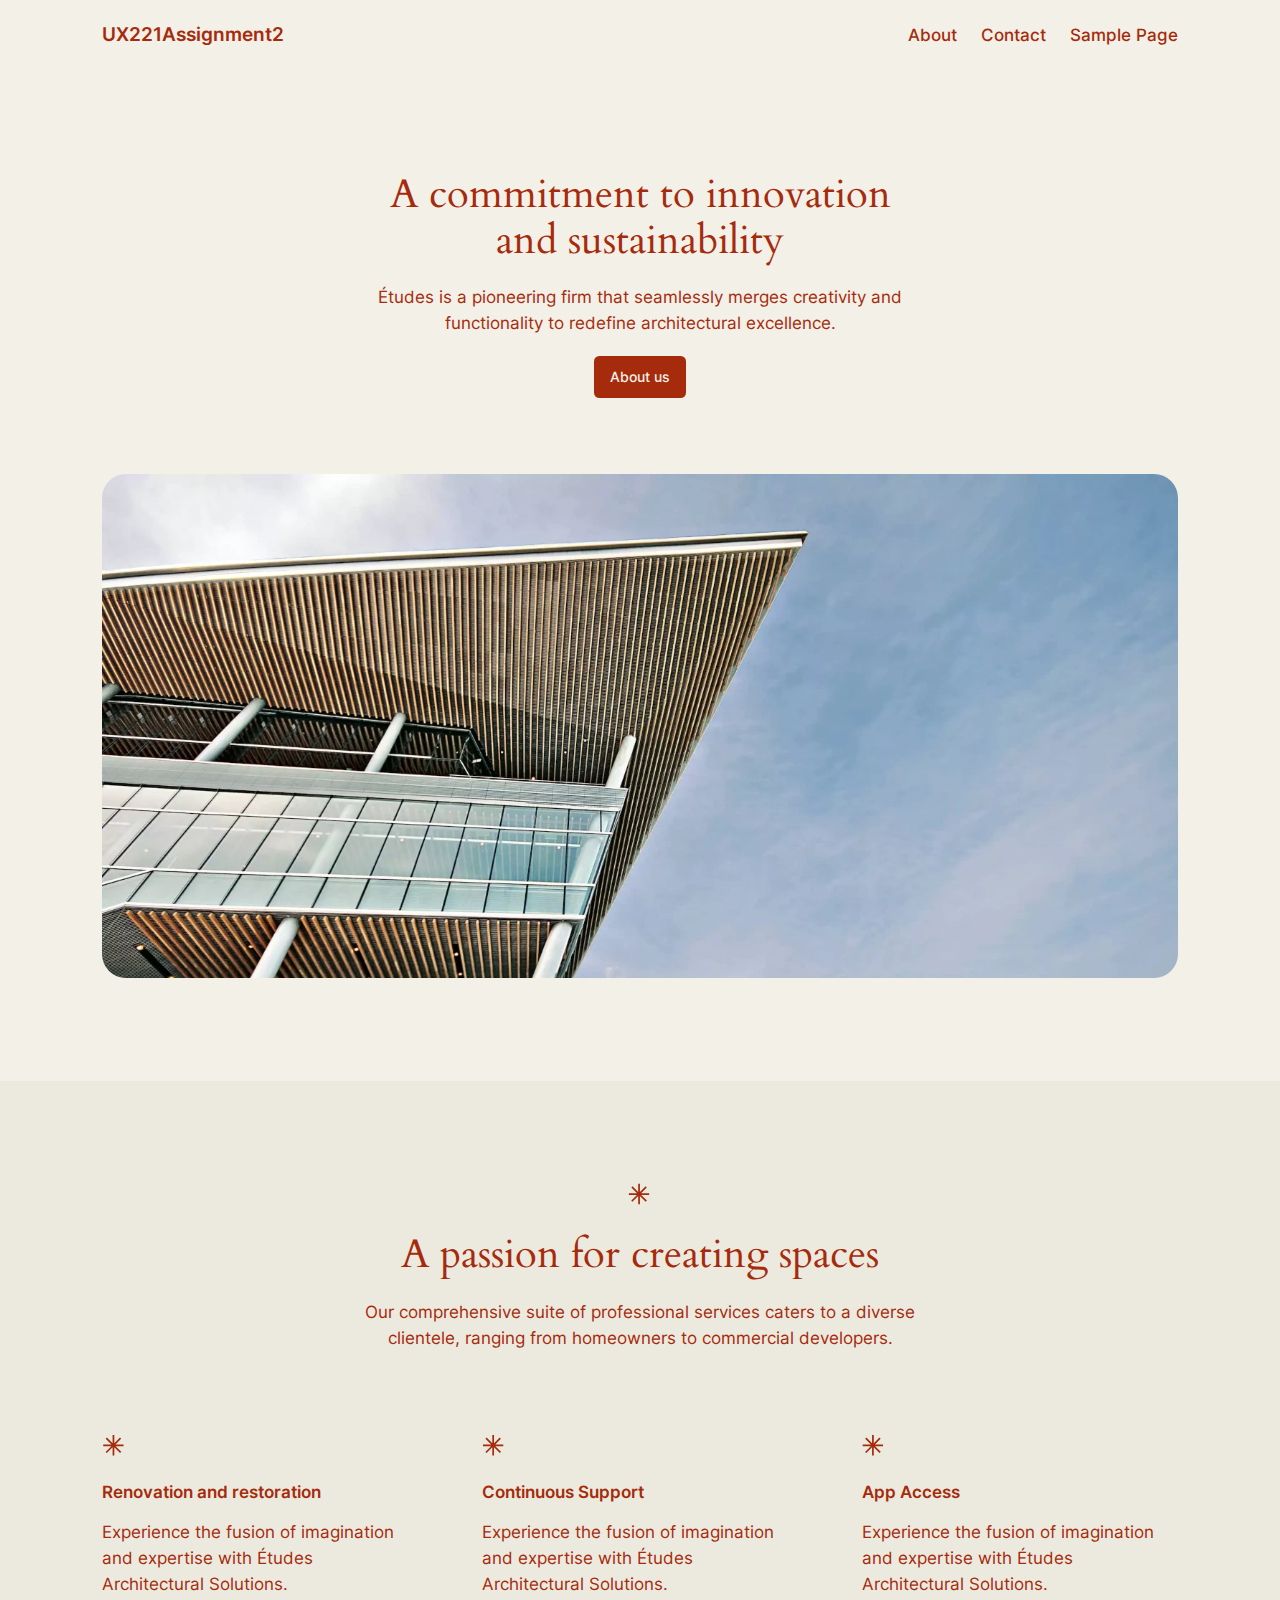
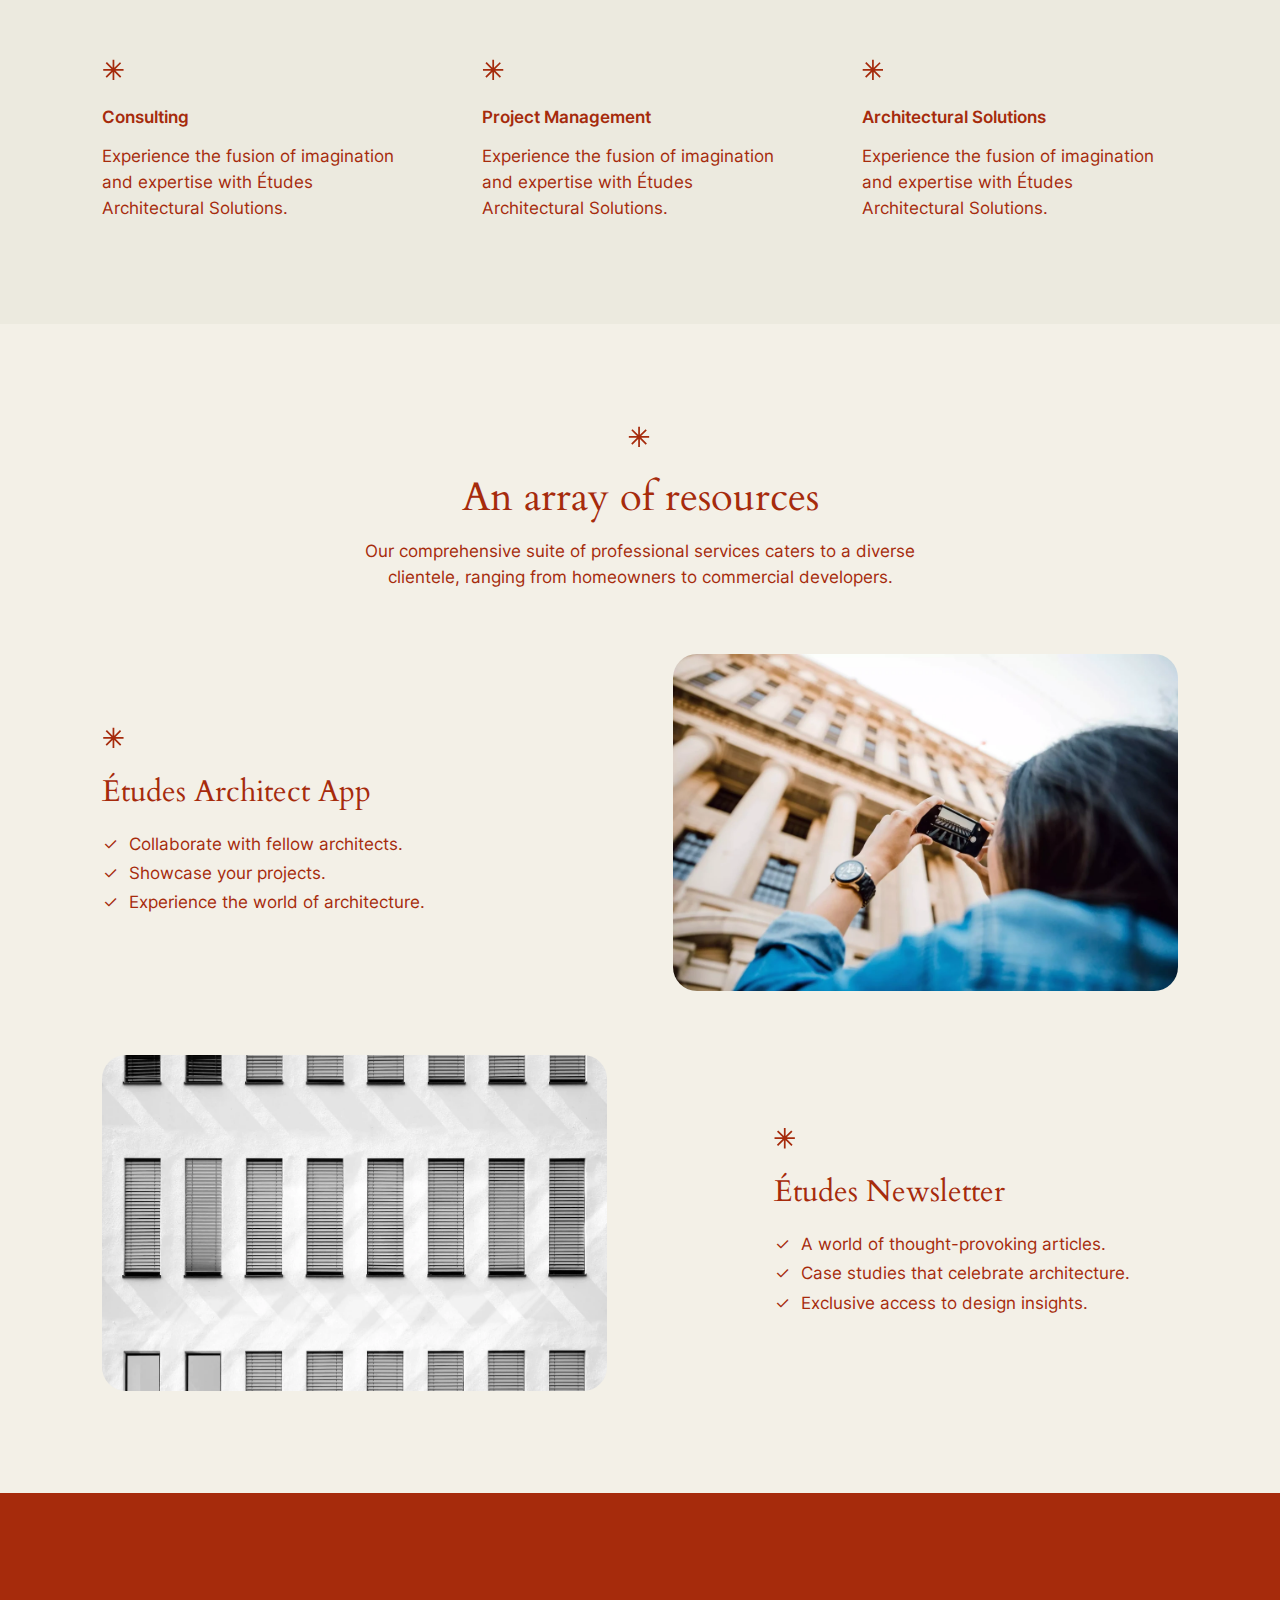
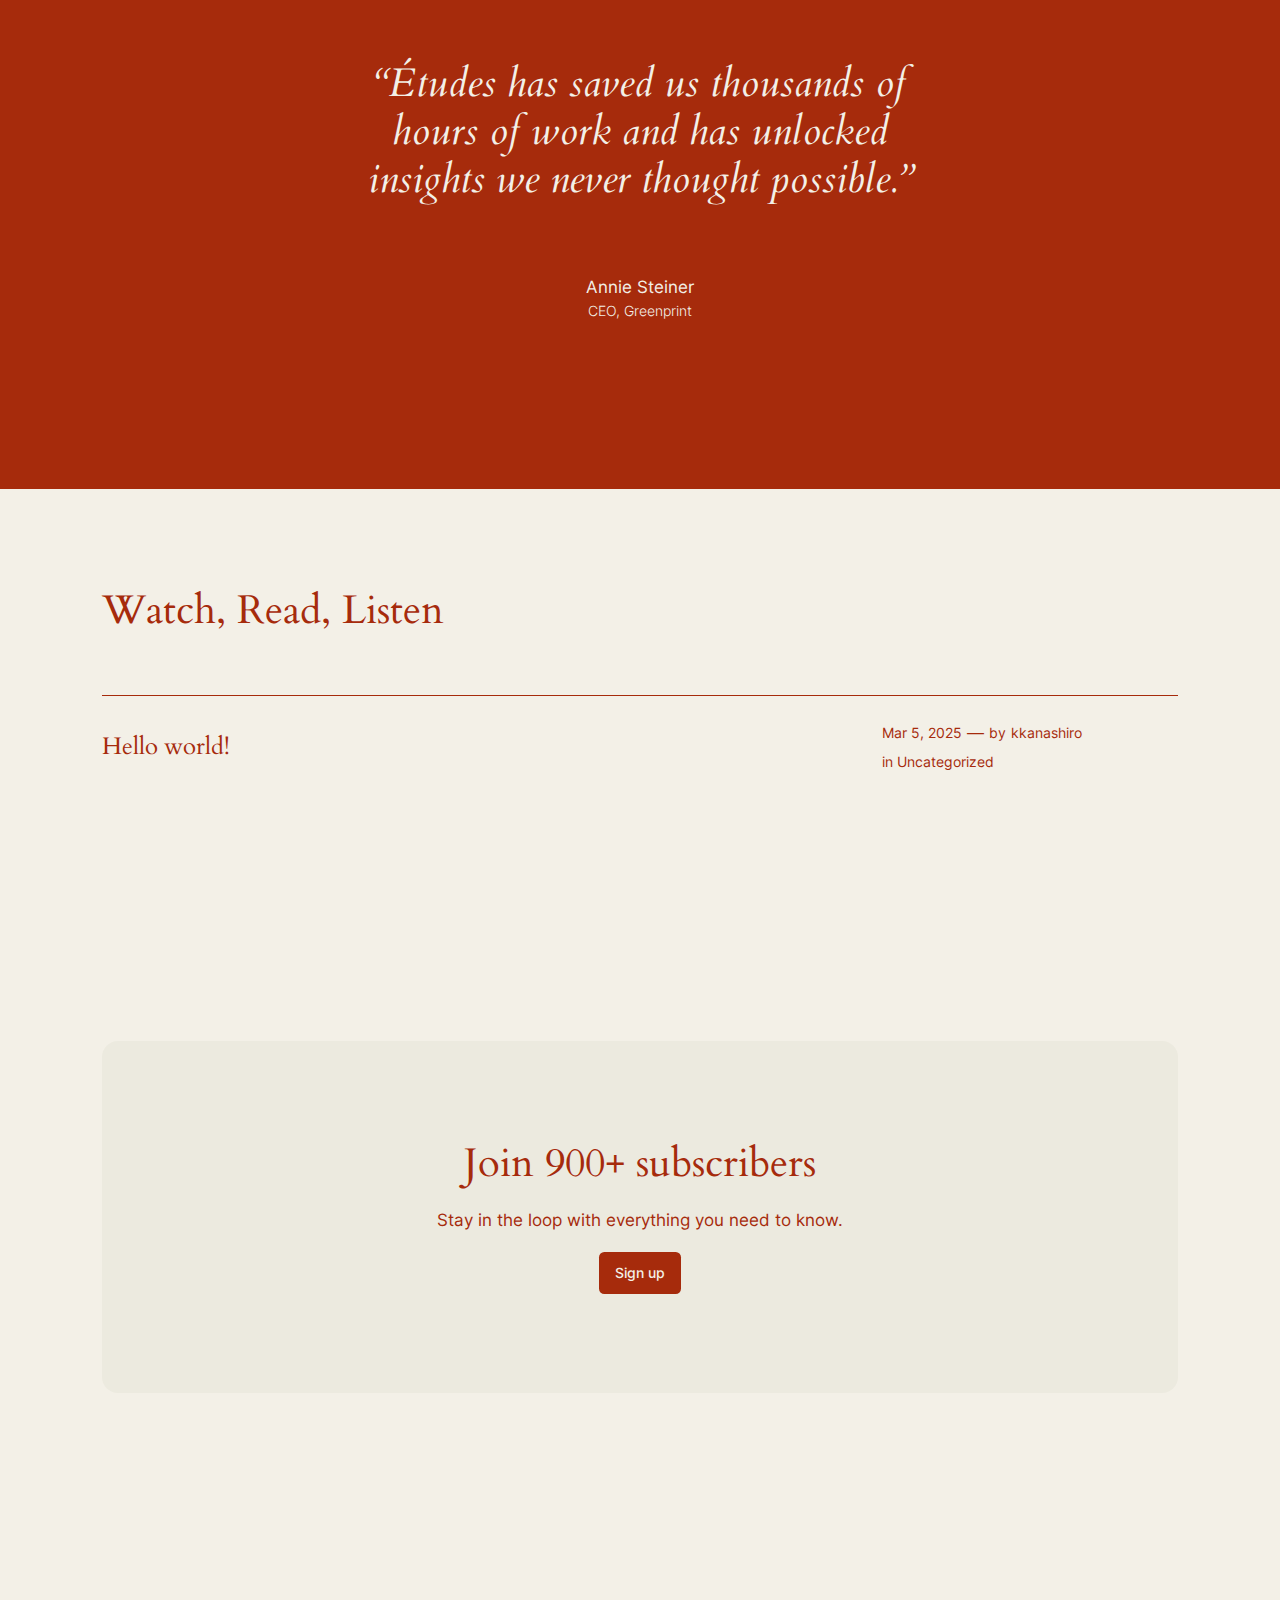
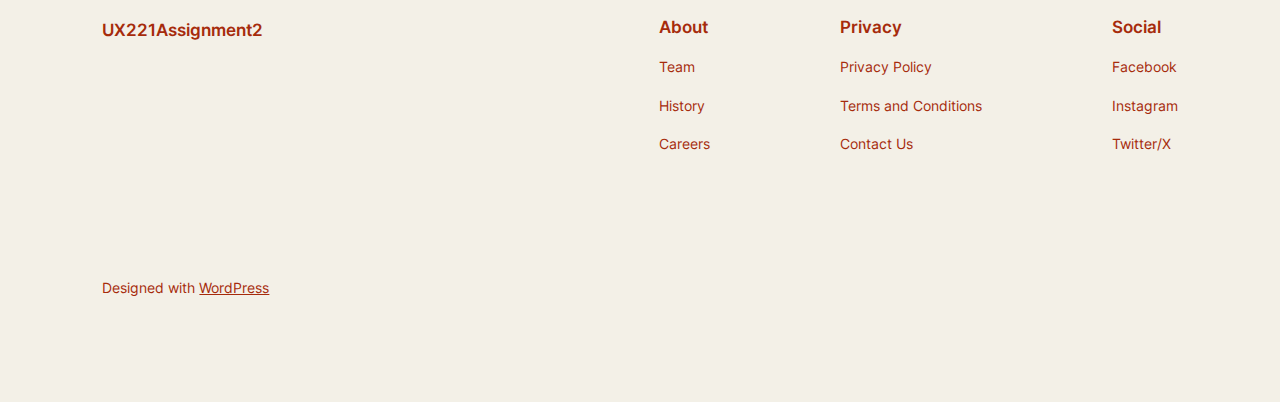
==== index.html @ e78d364b "deploy: 8028c22133282f157726c43431fa1f58e1447003" ====
<!DOCTYPE html>
<html lang="en-CA">
<head>
	<meta charset="UTF-8" />
	<meta name="viewport" content="width=device-width, initial-scale=1" />
<meta name='robots' content='max-image-preview:large' />
	<style>img:is([sizes="auto" i], [sizes^="auto," i]) { contain-intrinsic-size: 3000px 1500px }</style>
	<title>UX221Assignment2</title>
<link rel='dns-prefetch' href='//localhost' />
<link rel="alternate" type="application/rss+xml" title="UX221Assignment2 &raquo; Feed" href="/feed/" />
<link rel="alternate" type="application/rss+xml" title="UX221Assignment2 &raquo; Comments Feed" href="/comments/feed/" />
<script>
window._wpemojiSettings = {"baseUrl":"https:\/\/s.w.org\/images\/core\/emoji\/15.0.3\/72x72\/","ext":".png","svgUrl":"https:\/\/s.w.org\/images\/core\/emoji\/15.0.3\/svg\/","svgExt":".svg","source":{"concatemoji":"/wp-includes\/js\/wp-emoji-release.min.js?ver=6.7.2"}};
/*! This file is auto-generated */
!function(i,n){var o,s,e;function c(e){try{var t={supportTests:e,timestamp:(new Date).valueOf()};sessionStorage.setItem(o,JSON.stringify(t))}catch(e){}}function p(e,t,n){e.clearRect(0,0,e.canvas.width,e.canvas.height),e.fillText(t,0,0);var t=new Uint32Array(e.getImageData(0,0,e.canvas.width,e.canvas.height).data),r=(e.clearRect(0,0,e.canvas.width,e.canvas.height),e.fillText(n,0,0),new Uint32Array(e.getImageData(0,0,e.canvas.width,e.canvas.height).data));return t.every(function(e,t){return e===r[t]})}function u(e,t,n){switch(t){case"flag":return n(e,"\ud83c\udff3\ufe0f\u200d\u26a7\ufe0f","\ud83c\udff3\ufe0f\u200b\u26a7\ufe0f")?!1:!n(e,"\ud83c\uddfa\ud83c\uddf3","\ud83c\uddfa\u200b\ud83c\uddf3")&&!n(e,"\ud83c\udff4\udb40\udc67\udb40\udc62\udb40\udc65\udb40\udc6e\udb40\udc67\udb40\udc7f","\ud83c\udff4\u200b\udb40\udc67\u200b\udb40\udc62\u200b\udb40\udc65\u200b\udb40\udc6e\u200b\udb40\udc67\u200b\udb40\udc7f");case"emoji":return!n(e,"\ud83d\udc26\u200d\u2b1b","\ud83d\udc26\u200b\u2b1b")}return!1}function f(e,t,n){var r="undefined"!=typeof WorkerGlobalScope&&self instanceof WorkerGlobalScope?new OffscreenCanvas(300,150):i.createElement("canvas"),a=r.getContext("2d",{willReadFrequently:!0}),o=(a.textBaseline="top",a.font="600 32px Arial",{});return e.forEach(function(e){o[e]=t(a,e,n)}),o}function t(e){var t=i.createElement("script");t.src=e,t.defer=!0,i.head.appendChild(t)}"undefined"!=typeof Promise&&(o="wpEmojiSettingsSupports",s=["flag","emoji"],n.supports={everything:!0,everythingExceptFlag:!0},e=new Promise(function(e){i.addEventListener("DOMContentLoaded",e,{once:!0})}),new Promise(function(t){var n=function(){try{var e=JSON.parse(sessionStorage.getItem(o));if("object"==typeof e&&"number"==typeof e.timestamp&&(new Date).valueOf()<e.timestamp+604800&&"object"==typeof e.supportTests)return e.supportTests}catch(e){}return null}();if(!n){if("undefined"!=typeof Worker&&"undefined"!=typeof OffscreenCanvas&&"undefined"!=typeof URL&&URL.createObjectURL&&"undefined"!=typeof Blob)try{var e="postMessage("+f.toString()+"("+[JSON.stringify(s),u.toString(),p.toString()].join(",")+"));",r=new Blob([e],{type:"text/javascript"}),a=new Worker(URL.createObjectURL(r),{name:"wpTestEmojiSupports"});return void(a.onmessage=function(e){c(n=e.data),a.terminate(),t(n)})}catch(e){}c(n=f(s,u,p))}t(n)}).then(function(e){for(var t in e)n.supports[t]=e[t],n.supports.everything=n.supports.everything&&n.supports[t],"flag"!==t&&(n.supports.everythingExceptFlag=n.supports.everythingExceptFlag&&n.supports[t]);n.supports.everythingExceptFlag=n.supports.everythingExceptFlag&&!n.supports.flag,n.DOMReady=!1,n.readyCallback=function(){n.DOMReady=!0}}).then(function(){return e}).then(function(){var e;n.supports.everything||(n.readyCallback(),(e=n.source||{}).concatemoji?t(e.concatemoji):e.wpemoji&&e.twemoji&&(t(e.twemoji),t(e.wpemoji)))}))}((window,document),window._wpemojiSettings);
</script>
<style id='wp-block-site-logo-inline-css'>
.wp-block-site-logo{box-sizing:border-box;line-height:0}.wp-block-site-logo a{display:inline-block;line-height:0}.wp-block-site-logo.is-default-size img{height:auto;width:120px}.wp-block-site-logo img{height:auto;max-width:100%}.wp-block-site-logo a,.wp-block-site-logo img{border-radius:inherit}.wp-block-site-logo.aligncenter{margin-left:auto;margin-right:auto;text-align:center}:root :where(.wp-block-site-logo.is-style-rounded){border-radius:9999px}
</style>
<style id='wp-block-site-title-inline-css'>
.wp-block-site-title{box-sizing:border-box}.wp-block-site-title :where(a){color:inherit;font-family:inherit;font-size:inherit;font-style:inherit;font-weight:inherit;letter-spacing:inherit;line-height:inherit;text-decoration:inherit}
</style>
<style id='wp-block-group-inline-css'>
.wp-block-group{box-sizing:border-box}:where(.wp-block-group.wp-block-group-is-layout-constrained){position:relative}
</style>
<style id='wp-block-page-list-inline-css'>
.wp-block-navigation .wp-block-page-list{align-items:var(--navigation-layout-align,initial);background-color:inherit;display:flex;flex-direction:var(--navigation-layout-direction,initial);flex-wrap:var(--navigation-layout-wrap,wrap);justify-content:var(--navigation-layout-justify,initial)}.wp-block-navigation .wp-block-navigation-item{background-color:inherit}
</style>
<link rel='stylesheet' id='wp-block-navigation-css' href='/wp-includes/blocks/navigation/style.min.css?ver=6.7.2' media='all' />
<style id='wp-block-heading-inline-css'>
h1.has-background,h2.has-background,h3.has-background,h4.has-background,h5.has-background,h6.has-background{padding:1.25em 2.375em}h1.has-text-align-left[style*=writing-mode]:where([style*=vertical-lr]),h1.has-text-align-right[style*=writing-mode]:where([style*=vertical-rl]),h2.has-text-align-left[style*=writing-mode]:where([style*=vertical-lr]),h2.has-text-align-right[style*=writing-mode]:where([style*=vertical-rl]),h3.has-text-align-left[style*=writing-mode]:where([style*=vertical-lr]),h3.has-text-align-right[style*=writing-mode]:where([style*=vertical-rl]),h4.has-text-align-left[style*=writing-mode]:where([style*=vertical-lr]),h4.has-text-align-right[style*=writing-mode]:where([style*=vertical-rl]),h5.has-text-align-left[style*=writing-mode]:where([style*=vertical-lr]),h5.has-text-align-right[style*=writing-mode]:where([style*=vertical-rl]),h6.has-text-align-left[style*=writing-mode]:where([style*=vertical-lr]),h6.has-text-align-right[style*=writing-mode]:where([style*=vertical-rl]){rotate:180deg}

				.is-style-asterisk:before {
					content: '';
					width: 1.5rem;
					height: 3rem;
					background: var(--wp--preset--color--contrast-2, currentColor);
					clip-path: path('M11.93.684v8.039l5.633-5.633 1.216 1.23-5.66 5.66h8.04v1.737H13.2l5.701 5.701-1.23 1.23-5.742-5.742V21h-1.737v-8.094l-5.77 5.77-1.23-1.217 5.743-5.742H.842V9.98h8.162l-5.701-5.7 1.23-1.231 5.66 5.66V.684h1.737Z');
					display: block;
				}

				/* Hide the asterisk if the heading has no content, to avoid using empty headings to display the asterisk only, which is an A11Y issue */
				.is-style-asterisk:empty:before {
					content: none;
				}

				.is-style-asterisk:-moz-only-whitespace:before {
					content: none;
				}

				.is-style-asterisk.has-text-align-center:before {
					margin: 0 auto;
				}

				.is-style-asterisk.has-text-align-right:before {
					margin-left: auto;
				}

				.rtl .is-style-asterisk.has-text-align-left:before {
					margin-right: auto;
				}
</style>
<style id='wp-block-spacer-inline-css'>
.wp-block-spacer{clear:both}
</style>
<style id='wp-block-paragraph-inline-css'>
.is-small-text{font-size:.875em}.is-regular-text{font-size:1em}.is-large-text{font-size:2.25em}.is-larger-text{font-size:3em}.has-drop-cap:not(:focus):first-letter{float:left;font-size:8.4em;font-style:normal;font-weight:100;line-height:.68;margin:.05em .1em 0 0;text-transform:uppercase}body.rtl .has-drop-cap:not(:focus):first-letter{float:none;margin-left:.1em}p.has-drop-cap.has-background{overflow:hidden}:root :where(p.has-background){padding:1.25em 2.375em}:where(p.has-text-color:not(.has-link-color)) a{color:inherit}p.has-text-align-left[style*="writing-mode:vertical-lr"],p.has-text-align-right[style*="writing-mode:vertical-rl"]{rotate:180deg}
</style>
<style id='wp-block-button-inline-css'>
.wp-block-button__link{box-sizing:border-box;cursor:pointer;display:inline-block;text-align:center;word-break:break-word}.wp-block-button__link.aligncenter{text-align:center}.wp-block-button__link.alignright{text-align:right}:where(.wp-block-button__link){border-radius:9999px;box-shadow:none;padding:calc(.667em + 2px) calc(1.333em + 2px);text-decoration:none}.wp-block-button[style*=text-decoration] .wp-block-button__link{text-decoration:inherit}.wp-block-buttons>.wp-block-button.has-custom-width{max-width:none}.wp-block-buttons>.wp-block-button.has-custom-width .wp-block-button__link{width:100%}.wp-block-buttons>.wp-block-button.has-custom-font-size .wp-block-button__link{font-size:inherit}.wp-block-buttons>.wp-block-button.wp-block-button__width-25{width:calc(25% - var(--wp--style--block-gap, .5em)*.75)}.wp-block-buttons>.wp-block-button.wp-block-button__width-50{width:calc(50% - var(--wp--style--block-gap, .5em)*.5)}.wp-block-buttons>.wp-block-button.wp-block-button__width-75{width:calc(75% - var(--wp--style--block-gap, .5em)*.25)}.wp-block-buttons>.wp-block-button.wp-block-button__width-100{flex-basis:100%;width:100%}.wp-block-buttons.is-vertical>.wp-block-button.wp-block-button__width-25{width:25%}.wp-block-buttons.is-vertical>.wp-block-button.wp-block-button__width-50{width:50%}.wp-block-buttons.is-vertical>.wp-block-button.wp-block-button__width-75{width:75%}.wp-block-button.is-style-squared,.wp-block-button__link.wp-block-button.is-style-squared{border-radius:0}.wp-block-button.no-border-radius,.wp-block-button__link.no-border-radius{border-radius:0!important}:root :where(.wp-block-button .wp-block-button__link.is-style-outline),:root :where(.wp-block-button.is-style-outline>.wp-block-button__link){border:2px solid;padding:.667em 1.333em}:root :where(.wp-block-button .wp-block-button__link.is-style-outline:not(.has-text-color)),:root :where(.wp-block-button.is-style-outline>.wp-block-button__link:not(.has-text-color)){color:currentColor}:root :where(.wp-block-button .wp-block-button__link.is-style-outline:not(.has-background)),:root :where(.wp-block-button.is-style-outline>.wp-block-button__link:not(.has-background)){background-color:initial;background-image:none}
</style>
<style id='twentytwentyfour-button-style-outline-inline-css'>
.wp-block-button.is-style-outline
	> .wp-block-button__link:not(.has-text-color, .has-background):hover {
	background-color: var(--wp--preset--color--contrast-2, var(--wp--preset--color--contrast, transparent));
	color: var(--wp--preset--color--base);
	border-color: var(--wp--preset--color--contrast-2, var(--wp--preset--color--contrast, currentColor));
}

</style>
<style id='wp-block-buttons-inline-css'>
.wp-block-buttons.is-vertical{flex-direction:column}.wp-block-buttons.is-vertical>.wp-block-button:last-child{margin-bottom:0}.wp-block-buttons>.wp-block-button{display:inline-block;margin:0}.wp-block-buttons.is-content-justification-left{justify-content:flex-start}.wp-block-buttons.is-content-justification-left.is-vertical{align-items:flex-start}.wp-block-buttons.is-content-justification-center{justify-content:center}.wp-block-buttons.is-content-justification-center.is-vertical{align-items:center}.wp-block-buttons.is-content-justification-right{justify-content:flex-end}.wp-block-buttons.is-content-justification-right.is-vertical{align-items:flex-end}.wp-block-buttons.is-content-justification-space-between{justify-content:space-between}.wp-block-buttons.aligncenter{text-align:center}.wp-block-buttons:not(.is-content-justification-space-between,.is-content-justification-right,.is-content-justification-left,.is-content-justification-center) .wp-block-button.aligncenter{margin-left:auto;margin-right:auto;width:100%}.wp-block-buttons[style*=text-decoration] .wp-block-button,.wp-block-buttons[style*=text-decoration] .wp-block-button__link{text-decoration:inherit}.wp-block-buttons.has-custom-font-size .wp-block-button__link{font-size:inherit}.wp-block-button.aligncenter{text-align:center}
</style>
<link rel='stylesheet' id='wp-block-image-css' href='/wp-includes/blocks/image/style.min.css?ver=6.7.2' media='all' />
<style id='wp-block-columns-inline-css'>
.wp-block-columns{align-items:normal!important;box-sizing:border-box;display:flex;flex-wrap:wrap!important}@media (min-width:782px){.wp-block-columns{flex-wrap:nowrap!important}}.wp-block-columns.are-vertically-aligned-top{align-items:flex-start}.wp-block-columns.are-vertically-aligned-center{align-items:center}.wp-block-columns.are-vertically-aligned-bottom{align-items:flex-end}@media (max-width:781px){.wp-block-columns:not(.is-not-stacked-on-mobile)>.wp-block-column{flex-basis:100%!important}}@media (min-width:782px){.wp-block-columns:not(.is-not-stacked-on-mobile)>.wp-block-column{flex-basis:0;flex-grow:1}.wp-block-columns:not(.is-not-stacked-on-mobile)>.wp-block-column[style*=flex-basis]{flex-grow:0}}.wp-block-columns.is-not-stacked-on-mobile{flex-wrap:nowrap!important}.wp-block-columns.is-not-stacked-on-mobile>.wp-block-column{flex-basis:0;flex-grow:1}.wp-block-columns.is-not-stacked-on-mobile>.wp-block-column[style*=flex-basis]{flex-grow:0}:where(.wp-block-columns){margin-bottom:1.75em}:where(.wp-block-columns.has-background){padding:1.25em 2.375em}.wp-block-column{flex-grow:1;min-width:0;overflow-wrap:break-word;word-break:break-word}.wp-block-column.is-vertically-aligned-top{align-self:flex-start}.wp-block-column.is-vertically-aligned-center{align-self:center}.wp-block-column.is-vertically-aligned-bottom{align-self:flex-end}.wp-block-column.is-vertically-aligned-stretch{align-self:stretch}.wp-block-column.is-vertically-aligned-bottom,.wp-block-column.is-vertically-aligned-center,.wp-block-column.is-vertically-aligned-top{width:100%}
</style>
<style id='wp-block-list-inline-css'>
ol,ul{box-sizing:border-box}:root :where(.wp-block-list.has-background){padding:1.25em 2.375em}

				ul.is-style-checkmark-list {
					list-style-type: "\2713";
				}

				ul.is-style-checkmark-list li {
					padding-inline-start: 1ch;
				}
</style>
<style id='wp-block-separator-inline-css'>
@charset "UTF-8";.wp-block-separator{border:none;border-top:2px solid}:root :where(.wp-block-separator.is-style-dots){height:auto;line-height:1;text-align:center}:root :where(.wp-block-separator.is-style-dots):before{color:currentColor;content:"···";font-family:serif;font-size:1.5em;letter-spacing:2em;padding-left:2em}.wp-block-separator.is-style-dots{background:none!important;border:none!important}
</style>
<style id='wp-block-post-title-inline-css'>
.wp-block-post-title{box-sizing:border-box;word-break:break-word}.wp-block-post-title :where(a){display:inline-block;font-family:inherit;font-size:inherit;font-style:inherit;font-weight:inherit;letter-spacing:inherit;line-height:inherit;text-decoration:inherit}
</style>
<style id='wp-block-post-date-inline-css'>
.wp-block-post-date{box-sizing:border-box}
</style>
<style id='wp-block-post-author-name-inline-css'>
.wp-block-post-author-name{box-sizing:border-box}
</style>
<style id='wp-block-post-terms-inline-css'>
.wp-block-post-terms{box-sizing:border-box}.wp-block-post-terms .wp-block-post-terms__separator{white-space:pre-wrap}

				.is-style-pill a,
				.is-style-pill span:not([class], [data-rich-text-placeholder]) {
					display: inline-block;
					background-color: var(--wp--preset--color--base-2);
					padding: 0.375rem 0.875rem;
					border-radius: var(--wp--preset--spacing--20);
				}

				.is-style-pill a:hover {
					background-color: var(--wp--preset--color--contrast-3);
				}
</style>
<style id='wp-block-post-template-inline-css'>
.wp-block-post-template{list-style:none;margin-bottom:0;margin-top:0;max-width:100%;padding:0}.wp-block-post-template.is-flex-container{display:flex;flex-direction:row;flex-wrap:wrap;gap:1.25em}.wp-block-post-template.is-flex-container>li{margin:0;width:100%}@media (min-width:600px){.wp-block-post-template.is-flex-container.is-flex-container.columns-2>li{width:calc(50% - .625em)}.wp-block-post-template.is-flex-container.is-flex-container.columns-3>li{width:calc(33.33333% - .83333em)}.wp-block-post-template.is-flex-container.is-flex-container.columns-4>li{width:calc(25% - .9375em)}.wp-block-post-template.is-flex-container.is-flex-container.columns-5>li{width:calc(20% - 1em)}.wp-block-post-template.is-flex-container.is-flex-container.columns-6>li{width:calc(16.66667% - 1.04167em)}}@media (max-width:600px){.wp-block-post-template-is-layout-grid.wp-block-post-template-is-layout-grid.wp-block-post-template-is-layout-grid.wp-block-post-template-is-layout-grid{grid-template-columns:1fr}}.wp-block-post-template-is-layout-constrained>li>.alignright,.wp-block-post-template-is-layout-flow>li>.alignright{float:right;margin-inline-end:0;margin-inline-start:2em}.wp-block-post-template-is-layout-constrained>li>.alignleft,.wp-block-post-template-is-layout-flow>li>.alignleft{float:left;margin-inline-end:2em;margin-inline-start:0}.wp-block-post-template-is-layout-constrained>li>.aligncenter,.wp-block-post-template-is-layout-flow>li>.aligncenter{margin-inline-end:auto;margin-inline-start:auto}
</style>
<style id='wp-block-query-pagination-inline-css'>
.wp-block-query-pagination.is-content-justification-space-between>.wp-block-query-pagination-next:last-of-type{margin-inline-start:auto}.wp-block-query-pagination.is-content-justification-space-between>.wp-block-query-pagination-previous:first-child{margin-inline-end:auto}.wp-block-query-pagination .wp-block-query-pagination-previous-arrow{display:inline-block;margin-right:1ch}.wp-block-query-pagination .wp-block-query-pagination-previous-arrow:not(.is-arrow-chevron){transform:scaleX(1)}.wp-block-query-pagination .wp-block-query-pagination-next-arrow{display:inline-block;margin-left:1ch}.wp-block-query-pagination .wp-block-query-pagination-next-arrow:not(.is-arrow-chevron){transform:scaleX(1)}.wp-block-query-pagination.aligncenter{justify-content:center}
</style>
<style id='wp-block-site-tagline-inline-css'>
.wp-block-site-tagline{box-sizing:border-box}
</style>
<style id='wp-block-navigation-link-inline-css'>
.wp-block-navigation .wp-block-navigation-item__label{overflow-wrap:break-word}.wp-block-navigation .wp-block-navigation-item__description{display:none}.link-ui-tools{border-top:1px solid #f0f0f0;padding:8px}.link-ui-block-inserter{padding-top:8px}.link-ui-block-inserter__back{margin-left:8px;text-transform:uppercase}

				.is-style-arrow-link .wp-block-navigation-item__label:after {
					content: "\2197";
					padding-inline-start: 0.25rem;
					vertical-align: middle;
					text-decoration: none;
					display: inline-block;
				}
</style>
<style id='wp-block-library-inline-css'>
:root{--wp-admin-theme-color:#007cba;--wp-admin-theme-color--rgb:0,124,186;--wp-admin-theme-color-darker-10:#006ba1;--wp-admin-theme-color-darker-10--rgb:0,107,161;--wp-admin-theme-color-darker-20:#005a87;--wp-admin-theme-color-darker-20--rgb:0,90,135;--wp-admin-border-width-focus:2px;--wp-block-synced-color:#7a00df;--wp-block-synced-color--rgb:122,0,223;--wp-bound-block-color:var(--wp-block-synced-color)}@media (min-resolution:192dpi){:root{--wp-admin-border-width-focus:1.5px}}.wp-element-button{cursor:pointer}:root{--wp--preset--font-size--normal:16px;--wp--preset--font-size--huge:42px}:root .has-very-light-gray-background-color{background-color:#eee}:root .has-very-dark-gray-background-color{background-color:#313131}:root .has-very-light-gray-color{color:#eee}:root .has-very-dark-gray-color{color:#313131}:root .has-vivid-green-cyan-to-vivid-cyan-blue-gradient-background{background:linear-gradient(135deg,#00d084,#0693e3)}:root .has-purple-crush-gradient-background{background:linear-gradient(135deg,#34e2e4,#4721fb 50%,#ab1dfe)}:root .has-hazy-dawn-gradient-background{background:linear-gradient(135deg,#faaca8,#dad0ec)}:root .has-subdued-olive-gradient-background{background:linear-gradient(135deg,#fafae1,#67a671)}:root .has-atomic-cream-gradient-background{background:linear-gradient(135deg,#fdd79a,#004a59)}:root .has-nightshade-gradient-background{background:linear-gradient(135deg,#330968,#31cdcf)}:root .has-midnight-gradient-background{background:linear-gradient(135deg,#020381,#2874fc)}.has-regular-font-size{font-size:1em}.has-larger-font-size{font-size:2.625em}.has-normal-font-size{font-size:var(--wp--preset--font-size--normal)}.has-huge-font-size{font-size:var(--wp--preset--font-size--huge)}.has-text-align-center{text-align:center}.has-text-align-left{text-align:left}.has-text-align-right{text-align:right}#end-resizable-editor-section{display:none}.aligncenter{clear:both}.items-justified-left{justify-content:flex-start}.items-justified-center{justify-content:center}.items-justified-right{justify-content:flex-end}.items-justified-space-between{justify-content:space-between}.screen-reader-text{border:0;clip:rect(1px,1px,1px,1px);clip-path:inset(50%);height:1px;margin:-1px;overflow:hidden;padding:0;position:absolute;width:1px;word-wrap:normal!important}.screen-reader-text:focus{background-color:#ddd;clip:auto!important;clip-path:none;color:#444;display:block;font-size:1em;height:auto;left:5px;line-height:normal;padding:15px 23px 14px;text-decoration:none;top:5px;width:auto;z-index:100000}html :where(.has-border-color){border-style:solid}html :where([style*=border-top-color]){border-top-style:solid}html :where([style*=border-right-color]){border-right-style:solid}html :where([style*=border-bottom-color]){border-bottom-style:solid}html :where([style*=border-left-color]){border-left-style:solid}html :where([style*=border-width]){border-style:solid}html :where([style*=border-top-width]){border-top-style:solid}html :where([style*=border-right-width]){border-right-style:solid}html :where([style*=border-bottom-width]){border-bottom-style:solid}html :where([style*=border-left-width]){border-left-style:solid}html :where(img[class*=wp-image-]){height:auto;max-width:100%}:where(figure){margin:0 0 1em}html :where(.is-position-sticky){--wp-admin--admin-bar--position-offset:var(--wp-admin--admin-bar--height,0px)}@media screen and (max-width:600px){html :where(.is-position-sticky){--wp-admin--admin-bar--position-offset:0px}}
</style>
<style id='global-styles-inline-css'>
:root{--wp--preset--aspect-ratio--square: 1;--wp--preset--aspect-ratio--4-3: 4/3;--wp--preset--aspect-ratio--3-4: 3/4;--wp--preset--aspect-ratio--3-2: 3/2;--wp--preset--aspect-ratio--2-3: 2/3;--wp--preset--aspect-ratio--16-9: 16/9;--wp--preset--aspect-ratio--9-16: 9/16;--wp--preset--color--black: #000000;--wp--preset--color--cyan-bluish-gray: #abb8c3;--wp--preset--color--white: #ffffff;--wp--preset--color--pale-pink: #f78da7;--wp--preset--color--vivid-red: #cf2e2e;--wp--preset--color--luminous-vivid-orange: #ff6900;--wp--preset--color--luminous-vivid-amber: #fcb900;--wp--preset--color--light-green-cyan: #7bdcb5;--wp--preset--color--vivid-green-cyan: #00d084;--wp--preset--color--pale-cyan-blue: #8ed1fc;--wp--preset--color--vivid-cyan-blue: #0693e3;--wp--preset--color--vivid-purple: #9b51e0;--wp--preset--color--base: #F3F0E7;--wp--preset--color--base-2: #ECEADF;--wp--preset--color--contrast: #A62B0C;--wp--preset--gradient--vivid-cyan-blue-to-vivid-purple: linear-gradient(135deg,rgba(6,147,227,1) 0%,rgb(155,81,224) 100%);--wp--preset--gradient--light-green-cyan-to-vivid-green-cyan: linear-gradient(135deg,rgb(122,220,180) 0%,rgb(0,208,130) 100%);--wp--preset--gradient--luminous-vivid-amber-to-luminous-vivid-orange: linear-gradient(135deg,rgba(252,185,0,1) 0%,rgba(255,105,0,1) 100%);--wp--preset--gradient--luminous-vivid-orange-to-vivid-red: linear-gradient(135deg,rgba(255,105,0,1) 0%,rgb(207,46,46) 100%);--wp--preset--gradient--very-light-gray-to-cyan-bluish-gray: linear-gradient(135deg,rgb(238,238,238) 0%,rgb(169,184,195) 100%);--wp--preset--gradient--cool-to-warm-spectrum: linear-gradient(135deg,rgb(74,234,220) 0%,rgb(151,120,209) 20%,rgb(207,42,186) 40%,rgb(238,44,130) 60%,rgb(251,105,98) 80%,rgb(254,248,76) 100%);--wp--preset--gradient--blush-light-purple: linear-gradient(135deg,rgb(255,206,236) 0%,rgb(152,150,240) 100%);--wp--preset--gradient--blush-bordeaux: linear-gradient(135deg,rgb(254,205,165) 0%,rgb(254,45,45) 50%,rgb(107,0,62) 100%);--wp--preset--gradient--luminous-dusk: linear-gradient(135deg,rgb(255,203,112) 0%,rgb(199,81,192) 50%,rgb(65,88,208) 100%);--wp--preset--gradient--pale-ocean: linear-gradient(135deg,rgb(255,245,203) 0%,rgb(182,227,212) 50%,rgb(51,167,181) 100%);--wp--preset--gradient--electric-grass: linear-gradient(135deg,rgb(202,248,128) 0%,rgb(113,206,126) 100%);--wp--preset--gradient--midnight: linear-gradient(135deg,rgb(2,3,129) 0%,rgb(40,116,252) 100%);--wp--preset--gradient--gradient-1: linear-gradient(to bottom, #A62A0C42 0%, #F3F0E7 100%);--wp--preset--gradient--gradient-7: linear-gradient(to bottom, #A62A0C42 50%, #F3F0E7 50%);--wp--preset--gradient--gradient-2: linear-gradient(to bottom, #A62B0C 0%, #F3F0E7 100%);--wp--preset--gradient--gradient-8: linear-gradient(to bottom, #A62B0C 50%, #F3F0E7 50%);--wp--preset--font-size--small: 0.9rem;--wp--preset--font-size--medium: 1.05rem;--wp--preset--font-size--large: clamp(1.39rem, 1.39rem + ((1vw - 0.2rem) * 0.767), 1.85rem);--wp--preset--font-size--x-large: clamp(1.85rem, 1.85rem + ((1vw - 0.2rem) * 1.083), 2.5rem);--wp--preset--font-size--xx-large: clamp(2.5rem, 2.5rem + ((1vw - 0.2rem) * 1.283), 3.27rem);--wp--preset--font-family--body: "Inter", sans-serif;--wp--preset--font-family--heading: Cardo;--wp--preset--font-family--system-sans-serif: -apple-system, BlinkMacSystemFont, avenir next, avenir, segoe ui, helvetica neue, helvetica, Cantarell, Ubuntu, roboto, noto, arial, sans-serif;--wp--preset--font-family--system-serif: Iowan Old Style, Apple Garamond, Baskerville, Times New Roman, Droid Serif, Times, Source Serif Pro, serif, Apple Color Emoji, Segoe UI Emoji, Segoe UI Symbol;--wp--preset--spacing--20: min(1.5rem, 2vw);--wp--preset--spacing--30: min(2.5rem, 3vw);--wp--preset--spacing--40: min(4rem, 5vw);--wp--preset--spacing--50: min(6.5rem, 8vw);--wp--preset--spacing--60: min(10.5rem, 13vw);--wp--preset--spacing--70: 3.38rem;--wp--preset--spacing--80: 5.06rem;--wp--preset--spacing--10: 1rem;--wp--preset--shadow--natural: 6px 6px 9px rgba(0, 0, 0, 0.2);--wp--preset--shadow--deep: 12px 12px 50px rgba(0, 0, 0, 0.4);--wp--preset--shadow--sharp: 6px 6px 0px rgba(0, 0, 0, 0.2);--wp--preset--shadow--outlined: 6px 6px 0px -3px rgba(255, 255, 255, 1), 6px 6px rgba(0, 0, 0, 1);--wp--preset--shadow--crisp: 6px 6px 0px rgba(0, 0, 0, 1);}:root { --wp--style--global--content-size: 620px;--wp--style--global--wide-size: 1280px; }:where(body) { margin: 0; }.wp-site-blocks { padding-top: var(--wp--style--root--padding-top); padding-bottom: var(--wp--style--root--padding-bottom); }.has-global-padding { padding-right: var(--wp--style--root--padding-right); padding-left: var(--wp--style--root--padding-left); }.has-global-padding > .alignfull { margin-right: calc(var(--wp--style--root--padding-right) * -1); margin-left: calc(var(--wp--style--root--padding-left) * -1); }.has-global-padding :where(:not(.alignfull.is-layout-flow) > .has-global-padding:not(.wp-block-block, .alignfull)) { padding-right: 0; padding-left: 0; }.has-global-padding :where(:not(.alignfull.is-layout-flow) > .has-global-padding:not(.wp-block-block, .alignfull)) > .alignfull { margin-left: 0; margin-right: 0; }.wp-site-blocks > .alignleft { float: left; margin-right: 2em; }.wp-site-blocks > .alignright { float: right; margin-left: 2em; }.wp-site-blocks > .aligncenter { justify-content: center; margin-left: auto; margin-right: auto; }:where(.wp-site-blocks) > * { margin-block-start: 1.2rem; margin-block-end: 0; }:where(.wp-site-blocks) > :first-child { margin-block-start: 0; }:where(.wp-site-blocks) > :last-child { margin-block-end: 0; }:root { --wp--style--block-gap: 1.2rem; }:root :where(.is-layout-flow) > :first-child{margin-block-start: 0;}:root :where(.is-layout-flow) > :last-child{margin-block-end: 0;}:root :where(.is-layout-flow) > *{margin-block-start: 1.2rem;margin-block-end: 0;}:root :where(.is-layout-constrained) > :first-child{margin-block-start: 0;}:root :where(.is-layout-constrained) > :last-child{margin-block-end: 0;}:root :where(.is-layout-constrained) > *{margin-block-start: 1.2rem;margin-block-end: 0;}:root :where(.is-layout-flex){gap: 1.2rem;}:root :where(.is-layout-grid){gap: 1.2rem;}.is-layout-flow > .alignleft{float: left;margin-inline-start: 0;margin-inline-end: 2em;}.is-layout-flow > .alignright{float: right;margin-inline-start: 2em;margin-inline-end: 0;}.is-layout-flow > .aligncenter{margin-left: auto !important;margin-right: auto !important;}.is-layout-constrained > .alignleft{float: left;margin-inline-start: 0;margin-inline-end: 2em;}.is-layout-constrained > .alignright{float: right;margin-inline-start: 2em;margin-inline-end: 0;}.is-layout-constrained > .aligncenter{margin-left: auto !important;margin-right: auto !important;}.is-layout-constrained > :where(:not(.alignleft):not(.alignright):not(.alignfull)){max-width: var(--wp--style--global--content-size);margin-left: auto !important;margin-right: auto !important;}.is-layout-constrained > .alignwide{max-width: var(--wp--style--global--wide-size);}body .is-layout-flex{display: flex;}.is-layout-flex{flex-wrap: wrap;align-items: center;}.is-layout-flex > :is(*, div){margin: 0;}body .is-layout-grid{display: grid;}.is-layout-grid > :is(*, div){margin: 0;}body{background-color: var(--wp--preset--color--base);color: var(--wp--preset--color--contrast);font-family: var(--wp--preset--font-family--body);font-size: var(--wp--preset--font-size--medium);font-style: normal;font-weight: 400;line-height: 1.55;--wp--style--root--padding-top: 0px;--wp--style--root--padding-right: var(--wp--preset--spacing--50);--wp--style--root--padding-bottom: 0px;--wp--style--root--padding-left: var(--wp--preset--spacing--50);}a:where(:not(.wp-element-button)){color: var(--wp--preset--color--contrast);text-decoration: underline;}:root :where(a:where(:not(.wp-element-button)):hover){text-decoration: none;}h1, h2, h3, h4, h5, h6{color: var(--wp--preset--color--contrast);font-family: var(--wp--preset--font-family--heading);font-weight: 400;line-height: 1.2;}h1{font-size: var(--wp--preset--font-size--xx-large);line-height: 1.15;}h2{font-size: var(--wp--preset--font-size--x-large);}h3{font-size: var(--wp--preset--font-size--large);}h4{font-size: clamp(1.1rem, 1.1rem + ((1vw - 0.2rem) * 0.767), 1.5rem);}h5{font-size: var(--wp--preset--font-size--medium);}h6{font-size: var(--wp--preset--font-size--small);}:root :where(.wp-element-button, .wp-block-button__link){background-color: var(--wp--preset--color--contrast);border-radius: .33rem;border-color: var(--wp--preset--color--contrast);border-width: 0;color: var(--wp--preset--color--base);font-family: inherit;font-size: var(--wp--preset--font-size--small);font-style: normal;font-weight: 500;line-height: inherit;padding-top: 0.6rem;padding-right: 1rem;padding-bottom: 0.6rem;padding-left: 1rem;text-decoration: none;}:root :where(.wp-element-button:hover, .wp-block-button__link:hover){background-color: var(--wp--preset--color--contrast);border-color: var(--wp--preset--color--contrast);color: var(--wp--preset--color--base);}:root :where(.wp-element-button:focus, .wp-block-button__link:focus){background-color: var(--wp--preset--color--contrast);border-color: var(--wp--preset--color--contrast);color: var(--wp--preset--color--base);outline-color: var(--wp--preset--color--contrast);outline-offset: 2px;}:root :where(.wp-element-button:active, .wp-block-button__link:active){background-color: var(--wp--preset--color--contrast);color: var(--wp--preset--color--base);}:root :where(.wp-element-caption, .wp-block-audio figcaption, .wp-block-embed figcaption, .wp-block-gallery figcaption, .wp-block-image figcaption, .wp-block-table figcaption, .wp-block-video figcaption){color: var(--wp--preset--color--contrast);font-family: var(--wp--preset--font-family--body);font-size: 0.8rem;}.has-black-color{color: var(--wp--preset--color--black) !important;}.has-cyan-bluish-gray-color{color: var(--wp--preset--color--cyan-bluish-gray) !important;}.has-white-color{color: var(--wp--preset--color--white) !important;}.has-pale-pink-color{color: var(--wp--preset--color--pale-pink) !important;}.has-vivid-red-color{color: var(--wp--preset--color--vivid-red) !important;}.has-luminous-vivid-orange-color{color: var(--wp--preset--color--luminous-vivid-orange) !important;}.has-luminous-vivid-amber-color{color: var(--wp--preset--color--luminous-vivid-amber) !important;}.has-light-green-cyan-color{color: var(--wp--preset--color--light-green-cyan) !important;}.has-vivid-green-cyan-color{color: var(--wp--preset--color--vivid-green-cyan) !important;}.has-pale-cyan-blue-color{color: var(--wp--preset--color--pale-cyan-blue) !important;}.has-vivid-cyan-blue-color{color: var(--wp--preset--color--vivid-cyan-blue) !important;}.has-vivid-purple-color{color: var(--wp--preset--color--vivid-purple) !important;}.has-base-color{color: var(--wp--preset--color--base) !important;}.has-base-2-color{color: var(--wp--preset--color--base-2) !important;}.has-contrast-color{color: var(--wp--preset--color--contrast) !important;}.has-black-background-color{background-color: var(--wp--preset--color--black) !important;}.has-cyan-bluish-gray-background-color{background-color: var(--wp--preset--color--cyan-bluish-gray) !important;}.has-white-background-color{background-color: var(--wp--preset--color--white) !important;}.has-pale-pink-background-color{background-color: var(--wp--preset--color--pale-pink) !important;}.has-vivid-red-background-color{background-color: var(--wp--preset--color--vivid-red) !important;}.has-luminous-vivid-orange-background-color{background-color: var(--wp--preset--color--luminous-vivid-orange) !important;}.has-luminous-vivid-amber-background-color{background-color: var(--wp--preset--color--luminous-vivid-amber) !important;}.has-light-green-cyan-background-color{background-color: var(--wp--preset--color--light-green-cyan) !important;}.has-vivid-green-cyan-background-color{background-color: var(--wp--preset--color--vivid-green-cyan) !important;}.has-pale-cyan-blue-background-color{background-color: var(--wp--preset--color--pale-cyan-blue) !important;}.has-vivid-cyan-blue-background-color{background-color: var(--wp--preset--color--vivid-cyan-blue) !important;}.has-vivid-purple-background-color{background-color: var(--wp--preset--color--vivid-purple) !important;}.has-base-background-color{background-color: var(--wp--preset--color--base) !important;}.has-base-2-background-color{background-color: var(--wp--preset--color--base-2) !important;}.has-contrast-background-color{background-color: var(--wp--preset--color--contrast) !important;}.has-black-border-color{border-color: var(--wp--preset--color--black) !important;}.has-cyan-bluish-gray-border-color{border-color: var(--wp--preset--color--cyan-bluish-gray) !important;}.has-white-border-color{border-color: var(--wp--preset--color--white) !important;}.has-pale-pink-border-color{border-color: var(--wp--preset--color--pale-pink) !important;}.has-vivid-red-border-color{border-color: var(--wp--preset--color--vivid-red) !important;}.has-luminous-vivid-orange-border-color{border-color: var(--wp--preset--color--luminous-vivid-orange) !important;}.has-luminous-vivid-amber-border-color{border-color: var(--wp--preset--color--luminous-vivid-amber) !important;}.has-light-green-cyan-border-color{border-color: var(--wp--preset--color--light-green-cyan) !important;}.has-vivid-green-cyan-border-color{border-color: var(--wp--preset--color--vivid-green-cyan) !important;}.has-pale-cyan-blue-border-color{border-color: var(--wp--preset--color--pale-cyan-blue) !important;}.has-vivid-cyan-blue-border-color{border-color: var(--wp--preset--color--vivid-cyan-blue) !important;}.has-vivid-purple-border-color{border-color: var(--wp--preset--color--vivid-purple) !important;}.has-base-border-color{border-color: var(--wp--preset--color--base) !important;}.has-base-2-border-color{border-color: var(--wp--preset--color--base-2) !important;}.has-contrast-border-color{border-color: var(--wp--preset--color--contrast) !important;}.has-vivid-cyan-blue-to-vivid-purple-gradient-background{background: var(--wp--preset--gradient--vivid-cyan-blue-to-vivid-purple) !important;}.has-light-green-cyan-to-vivid-green-cyan-gradient-background{background: var(--wp--preset--gradient--light-green-cyan-to-vivid-green-cyan) !important;}.has-luminous-vivid-amber-to-luminous-vivid-orange-gradient-background{background: var(--wp--preset--gradient--luminous-vivid-amber-to-luminous-vivid-orange) !important;}.has-luminous-vivid-orange-to-vivid-red-gradient-background{background: var(--wp--preset--gradient--luminous-vivid-orange-to-vivid-red) !important;}.has-very-light-gray-to-cyan-bluish-gray-gradient-background{background: var(--wp--preset--gradient--very-light-gray-to-cyan-bluish-gray) !important;}.has-cool-to-warm-spectrum-gradient-background{background: var(--wp--preset--gradient--cool-to-warm-spectrum) !important;}.has-blush-light-purple-gradient-background{background: var(--wp--preset--gradient--blush-light-purple) !important;}.has-blush-bordeaux-gradient-background{background: var(--wp--preset--gradient--blush-bordeaux) !important;}.has-luminous-dusk-gradient-background{background: var(--wp--preset--gradient--luminous-dusk) !important;}.has-pale-ocean-gradient-background{background: var(--wp--preset--gradient--pale-ocean) !important;}.has-electric-grass-gradient-background{background: var(--wp--preset--gradient--electric-grass) !important;}.has-midnight-gradient-background{background: var(--wp--preset--gradient--midnight) !important;}.has-gradient-1-gradient-background{background: var(--wp--preset--gradient--gradient-1) !important;}.has-gradient-7-gradient-background{background: var(--wp--preset--gradient--gradient-7) !important;}.has-gradient-2-gradient-background{background: var(--wp--preset--gradient--gradient-2) !important;}.has-gradient-8-gradient-background{background: var(--wp--preset--gradient--gradient-8) !important;}.has-small-font-size{font-size: var(--wp--preset--font-size--small) !important;}.has-medium-font-size{font-size: var(--wp--preset--font-size--medium) !important;}.has-large-font-size{font-size: var(--wp--preset--font-size--large) !important;}.has-x-large-font-size{font-size: var(--wp--preset--font-size--x-large) !important;}.has-xx-large-font-size{font-size: var(--wp--preset--font-size--xx-large) !important;}.has-body-font-family{font-family: var(--wp--preset--font-family--body) !important;}.has-heading-font-family{font-family: var(--wp--preset--font-family--heading) !important;}.has-system-sans-serif-font-family{font-family: var(--wp--preset--font-family--system-sans-serif) !important;}.has-system-serif-font-family{font-family: var(--wp--preset--font-family--system-serif) !important;}:where(.wp-site-blocks *:focus){outline-width:2px;outline-style:solid}
:root :where(.wp-block-buttons-is-layout-flow) > :first-child{margin-block-start: 0;}:root :where(.wp-block-buttons-is-layout-flow) > :last-child{margin-block-end: 0;}:root :where(.wp-block-buttons-is-layout-flow) > *{margin-block-start: 0.7rem;margin-block-end: 0;}:root :where(.wp-block-buttons-is-layout-constrained) > :first-child{margin-block-start: 0;}:root :where(.wp-block-buttons-is-layout-constrained) > :last-child{margin-block-end: 0;}:root :where(.wp-block-buttons-is-layout-constrained) > *{margin-block-start: 0.7rem;margin-block-end: 0;}:root :where(.wp-block-buttons-is-layout-flex){gap: 0.7rem;}:root :where(.wp-block-buttons-is-layout-grid){gap: 0.7rem;}
:root :where(.wp-block-list){padding-left: var(--wp--preset--spacing--10);}
:root :where(.wp-block-navigation){font-weight: 500;}
:root :where(.wp-block-navigation a:where(:not(.wp-element-button))){text-decoration: none;}
:root :where(.wp-block-navigation a:where(:not(.wp-element-button)):hover){text-decoration: underline;}
:root :where(.wp-block-post-author-name){font-size: var(--wp--preset--font-size--small);}
:root :where(.wp-block-post-author-name a:where(:not(.wp-element-button))){text-decoration: none;}
:root :where(.wp-block-post-author-name a:where(:not(.wp-element-button)):hover){text-decoration: underline;}
:root :where(.wp-block-post-date){color: var(--wp--preset--color--contrast);font-size: var(--wp--preset--font-size--small);}
:root :where(.wp-block-post-date a:where(:not(.wp-element-button))){color: var(--wp--preset--color--contrast);text-decoration: none;}
:root :where(.wp-block-post-date a:where(:not(.wp-element-button)):hover){text-decoration: underline;}
:root :where(.wp-block-post-terms){font-size: var(--wp--preset--font-size--small);}:root :where(.wp-block-post-terms .wp-block-post-terms__prefix){color: var(--wp--preset--color--contrast);}:root :where(.wp-block-post-terms .wp-block-post-terms__prefix){color: var(--wp--preset--color--contrast);}:root :where(.wp-block-post-terms .wp-block-post-terms__prefix){color: var(--wp--preset--color--contrast);}
:root :where(.wp-block-post-terms a:where(:not(.wp-element-button))){text-decoration: none;}
:root :where(.wp-block-post-terms a:where(:not(.wp-element-button)):hover){text-decoration: underline;}
:root :where(.wp-block-post-title a:where(:not(.wp-element-button))){text-decoration: none;}
:root :where(.wp-block-post-title a:where(:not(.wp-element-button)):hover){text-decoration: underline;}
:root :where(.wp-block-query-no-results){padding-top: var(--wp--preset--spacing--30);}
:root :where(.wp-block-separator){border-color: currentColor;border-width: 0 0 1px 0;border-style: solid;color: var(--wp--preset--color--contrast);}:root :where(.wp-block-separator){}:root :where(.wp-block-separator:not(.is-style-wide):not(.is-style-dots):not(.alignwide):not(.alignfull)){width: var(--wp--preset--spacing--60)}
:root :where(.wp-block-site-tagline){color: var(--wp--preset--color--contrast);font-size: var(--wp--preset--font-size--small);}
:root :where(.wp-block-site-title){font-family: var(--wp--preset--font-family--body);font-size: clamp(0.875rem, 0.875rem + ((1vw - 0.2rem) * 0.542), 1.2rem);font-style: normal;font-weight: 600;}
:root :where(.wp-block-site-title a:where(:not(.wp-element-button))){text-decoration: none;}
:root :where(.wp-block-site-title a:where(:not(.wp-element-button)):hover){text-decoration: none;}
</style>
<style id='block-style-variation-styles-inline-css'>
:root :where(.wp-block-image.is-style-rounded--2 img,.wp-block-image.is-style-rounded--2  .wp-block-image__crop-area,.wp-block-image.is-style-rounded--2  .components-placeholder){border-radius: var(--wp--preset--spacing--20);}
:root :where(.wp-block-image.is-style-rounded--3 img,.wp-block-image.is-style-rounded--3  .wp-block-image__crop-area,.wp-block-image.is-style-rounded--3  .components-placeholder){border-radius: var(--wp--preset--spacing--20);}
:root :where(.wp-block-image.is-style-rounded--4 img,.wp-block-image.is-style-rounded--4  .wp-block-image__crop-area,.wp-block-image.is-style-rounded--4  .components-placeholder){border-radius: var(--wp--preset--spacing--20);}
</style>
<style id='wp-emoji-styles-inline-css'>

	img.wp-smiley, img.emoji {
		display: inline !important;
		border: none !important;
		box-shadow: none !important;
		height: 1em !important;
		width: 1em !important;
		margin: 0 0.07em !important;
		vertical-align: -0.1em !important;
		background: none !important;
		padding: 0 !important;
	}
</style>
<style id='core-block-supports-inline-css'>
.wp-container-core-group-is-layout-1 > *{margin-block-start:0;margin-block-end:0;}.wp-container-core-group-is-layout-1 > * + *{margin-block-start:0px;margin-block-end:0;}.wp-container-core-group-is-layout-2{gap:var(--wp--preset--spacing--20);}.wp-container-core-navigation-is-layout-1{gap:var(--wp--preset--spacing--20);justify-content:flex-end;}.wp-container-core-group-is-layout-3{justify-content:flex-start;}.wp-container-core-group-is-layout-4{justify-content:space-between;}.wp-container-core-buttons-is-layout-1{justify-content:center;}.wp-container-core-group-is-layout-6 > :where(:not(.alignleft):not(.alignright):not(.alignfull)){max-width:565px;margin-left:auto !important;margin-right:auto !important;}.wp-container-core-group-is-layout-6 > .alignwide{max-width:565px;}.wp-container-core-group-is-layout-6 .alignfull{max-width:none;}.wp-container-core-group-is-layout-6 > *{margin-block-start:0;margin-block-end:0;}.wp-container-core-group-is-layout-6 > * + *{margin-block-start:0px;margin-block-end:0;}.wp-container-core-group-is-layout-7 > .alignfull{margin-right:calc(var(--wp--preset--spacing--50) * -1);margin-left:calc(var(--wp--preset--spacing--50) * -1);}.wp-container-content-3{flex-basis:1.25rem;}.wp-container-core-group-is-layout-8{gap:0px;flex-direction:column;align-items:center;}.wp-container-core-column-is-layout-1 > *{margin-block-start:0;margin-block-end:0;}.wp-container-core-column-is-layout-1 > * + *{margin-block-start:var(--wp--preset--spacing--10);margin-block-end:0;}.wp-container-core-column-is-layout-2 > *{margin-block-start:0;margin-block-end:0;}.wp-container-core-column-is-layout-2 > * + *{margin-block-start:var(--wp--preset--spacing--10);margin-block-end:0;}.wp-container-core-column-is-layout-3 > *{margin-block-start:0;margin-block-end:0;}.wp-container-core-column-is-layout-3 > * + *{margin-block-start:var(--wp--preset--spacing--10);margin-block-end:0;}.wp-container-core-columns-is-layout-1{flex-wrap:nowrap;gap:var(--wp--preset--spacing--30) var(--wp--preset--spacing--40);}.wp-container-core-column-is-layout-4 > *{margin-block-start:0;margin-block-end:0;}.wp-container-core-column-is-layout-4 > * + *{margin-block-start:var(--wp--preset--spacing--10);margin-block-end:0;}.wp-container-core-column-is-layout-5 > *{margin-block-start:0;margin-block-end:0;}.wp-container-core-column-is-layout-5 > * + *{margin-block-start:var(--wp--preset--spacing--10);margin-block-end:0;}.wp-container-core-column-is-layout-6 > *{margin-block-start:0;margin-block-end:0;}.wp-container-core-column-is-layout-6 > * + *{margin-block-start:var(--wp--preset--spacing--10);margin-block-end:0;}.wp-container-core-columns-is-layout-2{flex-wrap:nowrap;gap:var(--wp--preset--spacing--30) var(--wp--preset--spacing--40);}.wp-container-core-group-is-layout-9 > .alignfull{margin-right:calc(var(--wp--preset--spacing--50) * -1);margin-left:calc(var(--wp--preset--spacing--50) * -1);}.wp-container-core-group-is-layout-10{gap:var(--wp--preset--spacing--10);flex-direction:column;align-items:center;}.wp-container-core-columns-is-layout-3{flex-wrap:nowrap;gap:var(--wp--preset--spacing--50) var(--wp--preset--spacing--60);}.wp-container-core-columns-is-layout-4{flex-wrap:nowrap;gap:var(--wp--preset--spacing--50) var(--wp--preset--spacing--60);}.wp-container-core-group-is-layout-11 > *{margin-block-start:0;margin-block-end:0;}.wp-container-core-group-is-layout-11 > * + *{margin-block-start:0;margin-block-end:0;}.wp-container-core-group-is-layout-12 > .alignfull{margin-right:calc(var(--wp--preset--spacing--50) * -1);margin-left:calc(var(--wp--preset--spacing--50) * -1);}.wp-container-core-group-is-layout-13{flex-wrap:nowrap;gap:0;flex-direction:column;align-items:center;}.wp-container-core-group-is-layout-15 > .alignfull{margin-right:calc(var(--wp--preset--spacing--60) * -1);margin-left:calc(var(--wp--preset--spacing--60) * -1);}.wp-container-core-group-is-layout-16{gap:0.3em;justify-content:flex-start;}.wp-container-core-columns-is-layout-5{flex-wrap:nowrap;}.wp-container-core-group-is-layout-19 > .alignfull{margin-right:calc(var(--wp--preset--spacing--50) * -1);margin-left:calc(var(--wp--preset--spacing--50) * -1);}.wp-container-core-buttons-is-layout-2{justify-content:center;}.wp-container-core-group-is-layout-20 > .alignfull{margin-right:calc(var(--wp--preset--spacing--50) * -1);margin-left:calc(var(--wp--preset--spacing--50) * -1);}.wp-container-core-group-is-layout-21 > .alignfull{margin-right:calc(var(--wp--preset--spacing--50) * -1);margin-left:calc(var(--wp--preset--spacing--50) * -1);}.wp-container-core-group-is-layout-22 > *{margin-block-start:0;margin-block-end:0;}.wp-container-core-group-is-layout-22 > * + *{margin-block-start:0;margin-block-end:0;}.wp-container-core-group-is-layout-23{flex-direction:column;align-items:flex-start;}.wp-container-core-navigation-is-layout-2{gap:var(--wp--preset--spacing--10);flex-direction:column;align-items:flex-start;}.wp-container-core-group-is-layout-24{gap:var(--wp--preset--spacing--10);flex-direction:column;align-items:flex-start;}.wp-container-core-group-is-layout-25{flex-direction:column;align-items:stretch;}.wp-container-core-navigation-is-layout-3{gap:var(--wp--preset--spacing--10);flex-direction:column;align-items:flex-start;}.wp-container-core-group-is-layout-26{gap:var(--wp--preset--spacing--10);flex-direction:column;align-items:flex-start;}.wp-container-core-group-is-layout-27{flex-direction:column;align-items:stretch;}.wp-container-core-navigation-is-layout-4{gap:var(--wp--preset--spacing--10);flex-direction:column;align-items:flex-start;}.wp-container-core-group-is-layout-28{gap:var(--wp--preset--spacing--10);flex-direction:column;align-items:flex-start;}.wp-container-core-group-is-layout-29{flex-direction:column;align-items:stretch;}.wp-container-core-group-is-layout-30{justify-content:space-between;align-items:flex-start;}.wp-container-core-columns-is-layout-6{flex-wrap:nowrap;}.wp-elements-69a005592d8de9c85f5c3744bd9a4e03 a:where(:not(.wp-element-button)){color:var(--wp--preset--color--contrast);}
</style>
<style id='wp-block-template-skip-link-inline-css'>

		.skip-link.screen-reader-text {
			border: 0;
			clip: rect(1px,1px,1px,1px);
			clip-path: inset(50%);
			height: 1px;
			margin: -1px;
			overflow: hidden;
			padding: 0;
			position: absolute !important;
			width: 1px;
			word-wrap: normal !important;
		}

		.skip-link.screen-reader-text:focus {
			background-color: #eee;
			clip: auto !important;
			clip-path: none;
			color: #444;
			display: block;
			font-size: 1em;
			height: auto;
			left: 5px;
			line-height: normal;
			padding: 15px 23px 14px;
			text-decoration: none;
			top: 5px;
			width: auto;
			z-index: 100000;
		}
</style>
<link rel='stylesheet' id='parent-style-css' href='/wp-content/themes/twentytwentyfour/style.css?ver=6.7.2' media='all' />
<link rel='stylesheet' id='child-style-css' href='/wp-content/themes/blue/style.css?ver=6.7.2' media='all' />
<script src="/wp-content/themes/blue/customElements.js?ver=6.7.2" id="custom_javascript-js"></script>
<link rel="https://api.w.org/" href="/wp-json/" /><link rel="EditURI" type="application/rsd+xml" title="RSD" href="/xmlrpc.php?rsd" />
<meta name="generator" content="WordPress 6.7.2" />
<script type="importmap" id="wp-importmap">
{"imports":{"@wordpress\/interactivity":"/wp-includes\/js\/dist\/script-modules\/interactivity\/index.min.js?ver=907ea3b2f317a78b7b9b"}}
</script>
<script type="module" src="/wp-includes/js/dist/script-modules/block-library/navigation/view.min.js?ver=8ff192874fc8910a284c" id="@wordpress/block-library/navigation/view-js-module"></script>
<link rel="modulepreload" href="/wp-includes/js/dist/script-modules/interactivity/index.min.js?ver=907ea3b2f317a78b7b9b" id="@wordpress/interactivity-js-modulepreload"><style class='wp-fonts-local'>
@font-face{font-family:Inter;font-style:normal;font-weight:300 900;font-display:fallback;src:url('/wp-content/themes/twentytwentyfour/assets/fonts/inter/Inter-VariableFont_slnt,wght.woff2') format('woff2');font-stretch:normal;}
@font-face{font-family:Cardo;font-style:normal;font-weight:400;font-display:fallback;src:url('/wp-content/themes/twentytwentyfour/assets/fonts/cardo/cardo_normal_400.woff2') format('woff2');}
@font-face{font-family:Cardo;font-style:italic;font-weight:400;font-display:fallback;src:url('/wp-content/themes/twentytwentyfour/assets/fonts/cardo/cardo_italic_400.woff2') format('woff2');}
@font-face{font-family:Cardo;font-style:normal;font-weight:700;font-display:fallback;src:url('/wp-content/themes/twentytwentyfour/assets/fonts/cardo/cardo_normal_700.woff2') format('woff2');}
</style>
</head>

<body class="home blog wp-embed-responsive">

<div class="wp-site-blocks"><header class="wp-block-template-part">
<div class="wp-block-group alignwide has-base-background-color has-background has-global-padding is-layout-constrained wp-block-group-is-layout-constrained"
	style="padding-top:20px;padding-bottom:20px">
	
	<div class="wp-block-group alignwide is-content-justification-space-between is-layout-flex wp-container-core-group-is-layout-4 wp-block-group-is-layout-flex">
		
		<div class="wp-block-group is-layout-flex wp-container-core-group-is-layout-2 wp-block-group-is-layout-flex">
			

			
			<div class="wp-block-group is-layout-flow wp-container-core-group-is-layout-1 wp-block-group-is-layout-flow">
				<p class="wp-block-site-title"><a href="/" target="_self" rel="home" aria-current="page">UX221Assignment2</a></p>
			</div>
			
		</div>
		

		
		<div class="wp-block-group is-content-justification-left is-layout-flex wp-container-core-group-is-layout-3 wp-block-group-is-layout-flex">
			<nav class="is-responsive items-justified-right wp-block-navigation is-horizontal is-content-justification-right is-layout-flex wp-container-core-navigation-is-layout-1 wp-block-navigation-is-layout-flex" aria-label="" 
		 data-wp-interactive="core/navigation" data-wp-context='{"overlayOpenedBy":{"click":false,"hover":false,"focus":false},"type":"overlay","roleAttribute":"","ariaLabel":"Menu"}'><button aria-haspopup="dialog" aria-label="Open menu" class="wp-block-navigation__responsive-container-open " 
				data-wp-on-async--click="actions.openMenuOnClick"
				data-wp-on--keydown="actions.handleMenuKeydown"
			><svg width="24" height="24" xmlns="https://www.w3.org/2000/svg" viewBox="0 0 24 24" aria-hidden="true" focusable="false"><rect x="4" y="7.5" width="16" height="1.5" /><rect x="4" y="15" width="16" height="1.5" /></svg></button>
				<div class="wp-block-navigation__responsive-container  "  id="modal-1" 
				data-wp-class--has-modal-open="state.isMenuOpen"
				data-wp-class--is-menu-open="state.isMenuOpen"
				data-wp-watch="callbacks.initMenu"
				data-wp-on--keydown="actions.handleMenuKeydown"
				data-wp-on-async--focusout="actions.handleMenuFocusout"
				tabindex="-1"
			>
					<div class="wp-block-navigation__responsive-close" tabindex="-1">
						<div class="wp-block-navigation__responsive-dialog" 
				data-wp-bind--aria-modal="state.ariaModal"
				data-wp-bind--aria-label="state.ariaLabel"
				data-wp-bind--role="state.roleAttribute"
			>
							<button aria-label="Close menu" class="wp-block-navigation__responsive-container-close" 
				data-wp-on-async--click="actions.closeMenuOnClick"
			><svg xmlns="https://www.w3.org/2000/svg" viewBox="0 0 24 24" width="24" height="24" aria-hidden="true" focusable="false"><path d="m13.06 12 6.47-6.47-1.06-1.06L12 10.94 5.53 4.47 4.47 5.53 10.94 12l-6.47 6.47 1.06 1.06L12 13.06l6.47 6.47 1.06-1.06L13.06 12Z"></path></svg></button>
							<div class="wp-block-navigation__responsive-container-content" 
				data-wp-watch="callbacks.focusFirstElement"
			 id="modal-1-content">
								<ul class="wp-block-navigation__container is-responsive items-justified-right wp-block-navigation"><ul class="wp-block-page-list"><li class="wp-block-pages-list__item wp-block-navigation-item open-on-hover-click"><a class="wp-block-pages-list__item__link wp-block-navigation-item__content" href="/about/">About</a></li><li class="wp-block-pages-list__item wp-block-navigation-item open-on-hover-click"><a class="wp-block-pages-list__item__link wp-block-navigation-item__content" href="/contact/">Contact</a></li><li class="wp-block-pages-list__item wp-block-navigation-item open-on-hover-click"><a class="wp-block-pages-list__item__link wp-block-navigation-item__content" href="/sample-page/">Sample Page</a></li></ul></ul>
							</div>
						</div>
					</div>
				</div></nav>
		</div>
		
	</div>
	
</div>
</header>


<main class="wp-block-group is-layout-flow wp-container-core-group-is-layout-22 wp-block-group-is-layout-flow" style="margin-top:0">
	


<div class="wp-block-group alignfull has-global-padding is-layout-constrained wp-container-core-group-is-layout-7 wp-block-group-is-layout-constrained" style="padding-top:var(--wp--preset--spacing--50);padding-right:var(--wp--preset--spacing--50);padding-bottom:var(--wp--preset--spacing--50);padding-left:var(--wp--preset--spacing--50)">

	
	<div class="wp-block-group has-global-padding is-layout-constrained wp-container-core-group-is-layout-6 wp-block-group-is-layout-constrained">

		
		<h1 class="wp-block-heading has-text-align-center has-x-large-font-size">A commitment to innovation and sustainability</h1>
		

		
		<div style="height:1.25rem" aria-hidden="true" class="wp-block-spacer"></div>
		

		
		<p class="has-text-align-center">Études is a pioneering firm that seamlessly merges creativity and functionality to redefine architectural excellence.</p>
		

		
		<div style="height:1.25rem" aria-hidden="true" class="wp-block-spacer"></div>
		

		
		<div class="wp-block-buttons is-content-justification-center is-layout-flex wp-container-core-buttons-is-layout-1 wp-block-buttons-is-layout-flex">
			
			<div class="wp-block-button">
				<a class="wp-block-button__link wp-element-button">About us</a>
			</div>
			
		</div>
		
	</div>
	

	
	<div style="height:var(--wp--preset--spacing--30)" aria-hidden="true" class="wp-block-spacer">
	</div>
	

	
	<figure class="wp-block-image alignwide size-full is-style-rounded is-style-rounded--2">
		<img src="/wp-content/themes/twentytwentyfour/assets/images/building-exterior.webp" alt="Building exterior in Toronto, Canada" />
	</figure>
	
</div>




<div class="wp-block-group alignfull has-base-2-background-color has-background has-global-padding is-layout-constrained wp-container-core-group-is-layout-9 wp-block-group-is-layout-constrained" style="margin-top:0;margin-bottom:0;padding-top:var(--wp--preset--spacing--50);padding-right:var(--wp--preset--spacing--50);padding-bottom:var(--wp--preset--spacing--50);padding-left:var(--wp--preset--spacing--50)">
	
	<div class="wp-block-group is-vertical is-content-justification-center is-layout-flex wp-container-core-group-is-layout-8 wp-block-group-is-layout-flex">
		
		<h2 class="wp-block-heading has-text-align-center is-style-asterisk">A passion for creating spaces</h2>
		

		
		<div style="height:0px" aria-hidden="true" class="wp-block-spacer wp-container-content-3"></div>
		

		
		<p class="has-text-align-center">Our comprehensive suite of professional services caters to a diverse clientele, ranging from homeowners to commercial developers.</p>
		
	</div>
	

	
	<div style="margin-top:0;margin-bottom:0;height:var(--wp--preset--spacing--40)" aria-hidden="true" class="wp-block-spacer">
	</div>
	

	
	<div class="wp-block-columns alignwide is-layout-flex wp-container-core-columns-is-layout-1 wp-block-columns-is-layout-flex">
		
		<div class="wp-block-column is-layout-flow wp-container-core-column-is-layout-1 wp-block-column-is-layout-flow">
			
			<h3 class="wp-block-heading has-text-align-left is-style-asterisk has-body-font-family has-medium-font-size" style="font-style:normal;font-weight:600">Renovation and restoration</h3>
			

			
			<p class="has-text-align-left">Experience the fusion of imagination and expertise with Études Architectural Solutions.</p>
			
		</div>
		

		
		<div class="wp-block-column is-layout-flow wp-container-core-column-is-layout-2 wp-block-column-is-layout-flow">
			
			<h3 class="wp-block-heading has-text-align-left is-style-asterisk has-body-font-family has-medium-font-size" style="font-style:normal;font-weight:600">Continuous Support</h3>
			

			
			<p class="has-text-align-left">Experience the fusion of imagination and expertise with Études Architectural Solutions.</p>
			
		</div>
		

		
		<div class="wp-block-column is-layout-flow wp-container-core-column-is-layout-3 wp-block-column-is-layout-flow">
			
			<h3 class="wp-block-heading has-text-align-left is-style-asterisk has-body-font-family has-medium-font-size" style="font-style:normal;font-weight:600">App Access</h3>
			

			
			<p class="has-text-align-left">Experience the fusion of imagination and expertise with Études Architectural Solutions.</p>
			
		</div>
		
	</div>
	

	
	<div style="height:var(--wp--preset--spacing--20)" aria-hidden="true" class="wp-block-spacer">
	</div>
	

	
	<div class="wp-block-columns alignwide is-layout-flex wp-container-core-columns-is-layout-2 wp-block-columns-is-layout-flex">
		
		<div class="wp-block-column is-layout-flow wp-container-core-column-is-layout-4 wp-block-column-is-layout-flow">
			
			<h3 class="wp-block-heading has-text-align-left is-style-asterisk has-body-font-family has-medium-font-size" style="font-style:normal;font-weight:600">Consulting</h3>
			

			
			<p class="has-text-align-left">Experience the fusion of imagination and expertise with Études Architectural Solutions.</p>
			
		</div>
		

		
		<div class="wp-block-column is-layout-flow wp-container-core-column-is-layout-5 wp-block-column-is-layout-flow">
			
			<h3 class="wp-block-heading has-text-align-left is-style-asterisk has-body-font-family has-medium-font-size" style="font-style:normal;font-weight:600">Project Management</h3>
			

			
			<p class="has-text-align-left">Experience the fusion of imagination and expertise with Études Architectural Solutions.</p>
			
		</div>
		

		
		<div class="wp-block-column is-layout-flow wp-container-core-column-is-layout-6 wp-block-column-is-layout-flow">
			
			<h3 class="wp-block-heading has-text-align-left is-style-asterisk has-body-font-family has-medium-font-size" style="font-style:normal;font-weight:600">Architectural Solutions</h3>
			

			
			<p class="has-text-align-left">Experience the fusion of imagination and expertise with Études Architectural Solutions.</p>
			
		</div>
		
	</div>
	
</div>




<div class="wp-block-group alignfull has-global-padding is-layout-constrained wp-container-core-group-is-layout-12 wp-block-group-is-layout-constrained" style="margin-top:0;margin-bottom:0;padding-top:var(--wp--preset--spacing--50);padding-right:var(--wp--preset--spacing--50);padding-bottom:var(--wp--preset--spacing--50);padding-left:var(--wp--preset--spacing--50)">
	
	<div class="wp-block-group alignwide has-global-padding is-layout-constrained wp-container-core-group-is-layout-11 wp-block-group-is-layout-constrained">
		
		<div class="wp-block-group is-vertical is-content-justification-center is-layout-flex wp-container-core-group-is-layout-10 wp-block-group-is-layout-flex">

			
			<h2 class="wp-block-heading has-text-align-center is-style-asterisk">An array of resources</h2>
			

			
			<p class="has-text-align-center">Our comprehensive suite of professional services caters to a diverse clientele, ranging from homeowners to commercial developers.</p>
			
		</div>
		

		
		<div style="height:var(--wp--preset--spacing--40)" aria-hidden="true" class="wp-block-spacer"></div>
		

		
		<div class="wp-block-columns alignwide is-layout-flex wp-container-core-columns-is-layout-3 wp-block-columns-is-layout-flex">
			
			<div class="wp-block-column is-vertically-aligned-center is-layout-flow wp-block-column-is-layout-flow" style="flex-basis:40%">
				
				<h3 class="wp-block-heading is-style-asterisk">Études Architect App</h3>
				

				
				<ul class="is-style-checkmark-list wp-block-list" style="line-height:1.75">

					
					<li>Collaborate with fellow architects.</li>
					

					
					<li>Showcase your projects.</li>
					

					
					<li>Experience the world of architecture.</li>
					

				</ul>
				
			</div>
			

			
			<div class="wp-block-column is-layout-flow wp-block-column-is-layout-flow" style="flex-basis:50%">
				
				<figure class="wp-block-image size-large is-style-rounded is-style-rounded--3">
					<img src="/wp-content/themes/twentytwentyfour/assets/images/tourist-and-building.webp" alt="Tourist taking photo of a building" />
				</figure>
				
			</div>
			
		</div>
		

		
		<div style="height:var(--wp--preset--spacing--40)" aria-hidden="true" class="wp-block-spacer"></div>
		

		
		<div class="wp-block-columns alignwide is-layout-flex wp-container-core-columns-is-layout-4 wp-block-columns-is-layout-flex">
			
			<div class="wp-block-column is-layout-flow wp-block-column-is-layout-flow" style="flex-basis:50%">
				
				<figure class="wp-block-image size-large is-style-rounded is-style-rounded--4">
					<img src="/wp-content/themes/twentytwentyfour/assets/images/windows.webp" alt="Windows of a building in Nuremberg, Germany" />
				</figure>
				
			</div>
			

			
			<div class="wp-block-column is-vertically-aligned-center is-layout-flow wp-block-column-is-layout-flow" style="flex-basis:40%">
				
				<h3 class="wp-block-heading is-style-asterisk">Études Newsletter</h3>
				

				
				<ul class="is-style-checkmark-list wp-block-list" style="line-height:1.75">
					
					<li>A world of thought-provoking articles.</li>
					

					
					<li>Case studies that celebrate architecture.</li>
					

					
					<li>Exclusive access to design insights.</li>
					
				</ul>
				
			</div>
			
		</div>
		
	</div>
	
</div>




<div class="wp-block-group alignfull has-base-color has-contrast-background-color has-text-color has-background has-global-padding is-layout-constrained wp-container-core-group-is-layout-15 wp-block-group-is-layout-constrained" style="margin-top:0;margin-bottom:0;padding-top:var(--wp--preset--spacing--60);padding-right:var(--wp--preset--spacing--60);padding-bottom:var(--wp--preset--spacing--60);padding-left:var(--wp--preset--spacing--60)">
	
	<div class="wp-block-group has-global-padding is-layout-constrained wp-block-group-is-layout-constrained">
		
		<p class="has-text-align-center has-base-color has-text-color has-heading-font-family has-x-large-font-size" style="line-height:1.2">
			<em>“Études has saved us thousands of hours of work and has unlocked insights we never thought possible.”</em>
		</p>
		

		
		<div style="height:var(--wp--preset--spacing--10)" aria-hidden="true" class="wp-block-spacer"></div>
		

		
		<div class="wp-block-group is-vertical is-content-justification-center is-nowrap is-layout-flex wp-container-core-group-is-layout-13 wp-block-group-is-layout-flex">
			

			
			<p class="has-text-align-center" style="margin-top:var(--wp--preset--spacing--10);margin-bottom:0">Annie Steiner</p>
			

			
			<p class="has-text-align-center has-contrast-3-color has-text-color has-small-font-size" style="font-style:normal;font-weight:300">CEO, Greenprint</p>
			
		</div>
		

	</div>
	
</div>




<div class="wp-block-group alignfull has-global-padding is-layout-constrained wp-container-core-group-is-layout-19 wp-block-group-is-layout-constrained" style="margin-top:0;margin-bottom:0;padding-top:var(--wp--preset--spacing--50);padding-right:var(--wp--preset--spacing--50);padding-bottom:var(--wp--preset--spacing--50);padding-left:var(--wp--preset--spacing--50)">
	
		<h2 class="wp-block-heading alignwide has-x-large-font-size" style="margin-top:0;margin-bottom:var(--wp--preset--spacing--40);line-height:1">Watch, Read, Listen</h2>
	

	
	<div class="wp-block-group alignwide has-global-padding is-layout-constrained wp-block-group-is-layout-constrained">
		
		<div class="wp-block-query alignwide is-layout-flow wp-block-query-is-layout-flow">
			<ul class="wp-block-post-template is-layout-flow wp-block-post-template-is-layout-flow"><li class="wp-block-post post-1 post type-post status-publish format-standard hentry category-uncategorized">
			
			<hr class="wp-block-separator has-text-color has-contrast-3-color has-alpha-channel-opacity has-contrast-3-background-color has-background alignwide is-style-wide" />
			

			
			<div class="wp-block-columns alignwide are-vertically-aligned-center is-layout-flex wp-container-core-columns-is-layout-5 wp-block-columns-is-layout-flex" style="margin-top:var(--wp--preset--spacing--20);margin-bottom:var(--wp--preset--spacing--20)">
				
				<div class="wp-block-column is-vertically-aligned-center is-layout-flow wp-block-column-is-layout-flow" style="flex-basis:72%">
					<h2 style="font-size:clamp(0.984rem, 0.984rem + ((1vw - 0.2rem) * 0.86), 1.5rem);line-height:1.1;" class="wp-block-post-title"><a href="/hello-world/" target="_self" >Hello world!</a></h2>
				</div>
				

				
				<div class="wp-block-column is-vertically-aligned-center is-layout-flow wp-block-column-is-layout-flow" style="flex-basis:28%">
					<div class="wp-block-template-part">

<div class="wp-block-group has-global-padding is-layout-constrained wp-block-group-is-layout-constrained">
	
	<div class="wp-block-group is-content-justification-left is-layout-flex wp-container-core-group-is-layout-16 wp-block-group-is-layout-flex">
		<div class="wp-block-post-date"><time datetime="2025-03-05T19:25:20-05:00"><a href="/hello-world/">Mar 5, 2025</a></time></div>

		
		<p class="has-contrast-2-color has-text-color">—</p>
		

		
		<p class="has-small-font-size has-contrast-2-color has-text-color">by</p>
		

		<div class="wp-block-post-author-name"><a href="/author/kkanashiro/" target="_self" class="wp-block-post-author-name__link">kkanashiro</a></div>

		<div class="taxonomy-category wp-block-post-terms"><span class="wp-block-post-terms__prefix">in </span><a href="/category/uncategorized/" rel="tag">Uncategorized</a></div>

	</div>
	
</div>


</div>
				</div>
				
			</div>
			
			</li></ul>

			
			<div style="height:var(--wp--preset--spacing--30)" aria-hidden="true" class="wp-block-spacer"></div>
			

			

			
		</div>
		
	</div>
	
</div>




<div class="wp-block-group alignfull has-global-padding is-layout-constrained wp-container-core-group-is-layout-21 wp-block-group-is-layout-constrained" style="margin-top:0;margin-bottom:0;padding-top:var(--wp--preset--spacing--50);padding-right:var(--wp--preset--spacing--50);padding-bottom:var(--wp--preset--spacing--50);padding-left:var(--wp--preset--spacing--50)">
	
	<div class="wp-block-group alignwide has-base-2-background-color has-background has-global-padding is-layout-constrained wp-container-core-group-is-layout-20 wp-block-group-is-layout-constrained" style="border-radius:16px;padding-top:var(--wp--preset--spacing--40);padding-right:var(--wp--preset--spacing--50);padding-bottom:var(--wp--preset--spacing--40);padding-left:var(--wp--preset--spacing--50)">
		
		<div style="height:var(--wp--preset--spacing--10)" aria-hidden="true" class="wp-block-spacer"></div>
		

		
		<h2 class="wp-block-heading has-text-align-center has-x-large-font-size">Join 900+ subscribers</h2>
		

		
		<p class="has-text-align-center">Stay in the loop with everything you need to know.</p>
		

		
		<div class="wp-block-buttons is-content-justification-center is-layout-flex wp-container-core-buttons-is-layout-2 wp-block-buttons-is-layout-flex">
			
			<div class="wp-block-button">
				<a class="wp-block-button__link wp-element-button">Sign up</a>
			</div>
			
		</div>
		

		
		<div style="height:var(--wp--preset--spacing--10)" aria-hidden="true" class="wp-block-spacer"></div>
		
	</div>
	
</div>



</main>


<footer class="wp-block-template-part">

<div class="wp-block-group has-global-padding is-layout-constrained wp-block-group-is-layout-constrained" style="padding-top:var(--wp--preset--spacing--50);padding-bottom:var(--wp--preset--spacing--50)">
	
	<div class="wp-block-columns alignwide is-layout-flex wp-container-core-columns-is-layout-6 wp-block-columns-is-layout-flex">
		
		<div class="wp-block-column is-layout-flow wp-block-column-is-layout-flow" style="flex-basis:30%">
			
			<div class="wp-block-group is-vertical is-layout-flex wp-container-core-group-is-layout-23 wp-block-group-is-layout-flex">
				

				<p class="wp-block-site-title has-medium-font-size"><a href="/" target="_self" rel="home" aria-current="page">UX221Assignment2</a></p>

				
			</div>
			
		</div>
		

		
		<div class="wp-block-column is-layout-flow wp-block-column-is-layout-flow" style="flex-basis:20%">
		</div>
		

		
		<div class="wp-block-column is-layout-flow wp-block-column-is-layout-flow" style="flex-basis:50%">
			
			<div class="wp-block-group is-content-justification-space-between is-layout-flex wp-container-core-group-is-layout-30 wp-block-group-is-layout-flex">
				
				<div class="wp-block-group is-vertical is-content-justification-stretch is-layout-flex wp-container-core-group-is-layout-25 wp-block-group-is-layout-flex">
					
					<h2 class="wp-block-heading has-medium-font-size has-body-font-family" style="font-style:normal;font-weight:600">About</h2>
					

					
					<div class="wp-block-group is-vertical is-layout-flex wp-container-core-group-is-layout-24 wp-block-group-is-layout-flex">

						<nav style="font-style:normal;font-weight:400;" class="has-small-font-size  is-vertical wp-block-navigation is-layout-flex wp-container-core-navigation-is-layout-2 wp-block-navigation-is-layout-flex" aria-label="About"><ul style="font-style:normal;font-weight:400;" class="wp-block-navigation__container has-small-font-size  is-vertical wp-block-navigation has-small-font-size"><li class="has-small-font-size wp-block-navigation-item wp-block-navigation-link"><a class="wp-block-navigation-item__content"  href="#"><span class="wp-block-navigation-item__label">Team</span></a></li><li class="has-small-font-size wp-block-navigation-item wp-block-navigation-link"><a class="wp-block-navigation-item__content"  href="#"><span class="wp-block-navigation-item__label">History</span></a></li><li class="has-small-font-size wp-block-navigation-item wp-block-navigation-link"><a class="wp-block-navigation-item__content"  href="#"><span class="wp-block-navigation-item__label">Careers</span></a></li></ul></nav>

					</div>
					
				</div>

				

				
				<div class="wp-block-group is-vertical is-content-justification-stretch is-layout-flex wp-container-core-group-is-layout-27 wp-block-group-is-layout-flex">
					
					<h2 class="wp-block-heading has-medium-font-size has-body-font-family" style="font-style:normal;font-weight:600">Privacy</h2>
					

					
					<div class="wp-block-group is-vertical is-layout-flex wp-container-core-group-is-layout-26 wp-block-group-is-layout-flex">

						<nav style="font-style:normal;font-weight:400;" class="has-small-font-size  is-vertical wp-block-navigation is-layout-flex wp-container-core-navigation-is-layout-3 wp-block-navigation-is-layout-flex" aria-label="Privacy"><ul style="font-style:normal;font-weight:400;" class="wp-block-navigation__container has-small-font-size  is-vertical wp-block-navigation has-small-font-size"><li class="has-small-font-size wp-block-navigation-item wp-block-navigation-link"><a class="wp-block-navigation-item__content"  href="#"><span class="wp-block-navigation-item__label">Privacy Policy</span></a></li><li class="has-small-font-size wp-block-navigation-item wp-block-navigation-link"><a class="wp-block-navigation-item__content"  href="#"><span class="wp-block-navigation-item__label">Terms and Conditions</span></a></li><li class="has-small-font-size wp-block-navigation-item wp-block-navigation-link"><a class="wp-block-navigation-item__content"  href="#"><span class="wp-block-navigation-item__label">Contact Us</span></a></li></ul></nav>

					</div>
					
				</div>
				

				
				<div class="wp-block-group is-vertical is-content-justification-stretch is-layout-flex wp-container-core-group-is-layout-29 wp-block-group-is-layout-flex">
					
					<h2 class="wp-block-heading has-medium-font-size has-body-font-family" style="font-style:normal;font-weight:600">Social</h2>
					

					
					<div class="wp-block-group is-vertical is-layout-flex wp-container-core-group-is-layout-28 wp-block-group-is-layout-flex">

						<nav style="font-style:normal;font-weight:400;" class="has-small-font-size  is-vertical wp-block-navigation is-layout-flex wp-container-core-navigation-is-layout-4 wp-block-navigation-is-layout-flex" aria-label="Social Media"><ul style="font-style:normal;font-weight:400;" class="wp-block-navigation__container has-small-font-size  is-vertical wp-block-navigation has-small-font-size"><li class="has-small-font-size wp-block-navigation-item wp-block-navigation-link"><a class="wp-block-navigation-item__content"  href="#"><span class="wp-block-navigation-item__label">Facebook</span></a></li><li class="has-small-font-size wp-block-navigation-item wp-block-navigation-link"><a class="wp-block-navigation-item__content"  href="#"><span class="wp-block-navigation-item__label">Instagram</span></a></li><li class="has-small-font-size wp-block-navigation-item wp-block-navigation-link"><a class="wp-block-navigation-item__content"  href="#"><span class="wp-block-navigation-item__label">Twitter/X</span></a></li></ul></nav>

					</div>
					
				</div>
				
			</div>
			
		</div>
		
	</div>
	

	
	<div class="wp-block-group alignwide is-layout-flow wp-block-group-is-layout-flow" style="padding-top:var(--wp--preset--spacing--50);padding-bottom:0">
		
		<p class="has-contrast-2-color has-text-color has-link-color has-small-font-size wp-elements-69a005592d8de9c85f5c3744bd9a4e03">
		Designed with <a href="https://wordpress.org" rel="nofollow">WordPress</a>		</p>
		
	</div>
	
</div>


</footer>
</div>
<script id="wp-block-template-skip-link-js-after">
	( function() {
		var skipLinkTarget = document.querySelector( 'main' ),
			sibling,
			skipLinkTargetID,
			skipLink;

		// Early exit if a skip-link target can't be located.
		if ( ! skipLinkTarget ) {
			return;
		}

		/*
		 * Get the site wrapper.
		 * The skip-link will be injected in the beginning of it.
		 */
		sibling = document.querySelector( '.wp-site-blocks' );

		// Early exit if the root element was not found.
		if ( ! sibling ) {
			return;
		}

		// Get the skip-link target's ID, and generate one if it doesn't exist.
		skipLinkTargetID = skipLinkTarget.id;
		if ( ! skipLinkTargetID ) {
			skipLinkTargetID = 'wp--skip-link--target';
			skipLinkTarget.id = skipLinkTargetID;
		}

		// Create the skip link.
		skipLink = document.createElement( 'a' );
		skipLink.classList.add( 'skip-link', 'screen-reader-text' );
		skipLink.href = '#' + skipLinkTargetID;
		skipLink.innerHTML = 'Skip to content';

		// Inject the skip link.
		sibling.parentElement.insertBefore( skipLink, sibling );
	}() );
	
</script>
</body>
</html>
---- wp-includes/blocks/navigation/style.min.css ----
.wp-block-navigation{position:relative;--navigation-layout-justification-setting:flex-start;--navigation-layout-direction:row;--navigation-layout-wrap:wrap;--navigation-layout-justify:flex-start;--navigation-layout-align:center}.wp-block-navigation ul{margin-bottom:0;margin-left:0;margin-top:0;padding-left:0}.wp-block-navigation ul,.wp-block-navigation ul li{list-style:none;padding:0}.wp-block-navigation .wp-block-navigation-item{align-items:center;background-color:inherit;display:flex;position:relative}.wp-block-navigation .wp-block-navigation-item .wp-block-navigation__submenu-container:empty{display:none}.wp-block-navigation .wp-block-navigation-item__content{display:block}.wp-block-navigation .wp-block-navigation-item__content.wp-block-navigation-item__content{color:inherit}.wp-block-navigation.has-text-decoration-underline .wp-block-navigation-item__content,.wp-block-navigation.has-text-decoration-underline .wp-block-navigation-item__content:active,.wp-block-navigation.has-text-decoration-underline .wp-block-navigation-item__content:focus{text-decoration:underline}.wp-block-navigation.has-text-decoration-line-through .wp-block-navigation-item__content,.wp-block-navigation.has-text-decoration-line-through .wp-block-navigation-item__content:active,.wp-block-navigation.has-text-decoration-line-through .wp-block-navigation-item__content:focus{text-decoration:line-through}.wp-block-navigation :where(a),.wp-block-navigation :where(a:active),.wp-block-navigation :where(a:focus){text-decoration:none}.wp-block-navigation .wp-block-navigation__submenu-icon{align-self:center;background-color:inherit;border:none;color:currentColor;display:inline-block;font-size:inherit;height:.6em;line-height:0;margin-left:.25em;padding:0;width:.6em}.wp-block-navigation .wp-block-navigation__submenu-icon svg{display:inline-block;stroke:currentColor;height:inherit;margin-top:.075em;width:inherit}.wp-block-navigation.is-vertical{--navigation-layout-direction:column;--navigation-layout-justify:initial;--navigation-layout-align:flex-start}.wp-block-navigation.no-wrap{--navigation-layout-wrap:nowrap}.wp-block-navigation.items-justified-center{--navigation-layout-justification-setting:center;--navigation-layout-justify:center}.wp-block-navigation.items-justified-center.is-vertical{--navigation-layout-align:center}.wp-block-navigation.items-justified-right{--navigation-layout-justification-setting:flex-end;--navigation-layout-justify:flex-end}.wp-block-navigation.items-justified-right.is-vertical{--navigation-layout-align:flex-end}.wp-block-navigation.items-justified-space-between{--navigation-layout-justification-setting:space-between;--navigation-layout-justify:space-between}.wp-block-navigation .has-child .wp-block-navigation__submenu-container{align-items:normal;background-color:inherit;color:inherit;display:flex;flex-direction:column;height:0;left:-1px;opacity:0;overflow:hidden;position:absolute;top:100%;transition:opacity .1s linear;visibility:hidden;width:0;z-index:2}.wp-block-navigation .has-child .wp-block-navigation__submenu-container>.wp-block-navigation-item>.wp-block-navigation-item__content{display:flex;flex-grow:1}.wp-block-navigation .has-child .wp-block-navigation__submenu-container>.wp-block-navigation-item>.wp-block-navigation-item__content .wp-block-navigation__submenu-icon{margin-left:auto;margin-right:0}.wp-block-navigation .has-child .wp-block-navigation__submenu-container .wp-block-navigation-item__content{margin:0}@media (min-width:782px){.wp-block-navigation .has-child .wp-block-navigation__submenu-container .wp-block-navigation__submenu-container{left:100%;top:-1px}.wp-block-navigation .has-child .wp-block-navigation__submenu-container .wp-block-navigation__submenu-container:before{background:#0000;content:"";display:block;height:100%;position:absolute;right:100%;width:.5em}.wp-block-navigation .has-child .wp-block-navigation__submenu-container .wp-block-navigation__submenu-icon{margin-right:.25em}.wp-block-navigation .has-child .wp-block-navigation__submenu-container .wp-block-navigation__submenu-icon svg{transform:rotate(-90deg)}}.wp-block-navigation .has-child .wp-block-navigation-submenu__toggle[aria-expanded=true]~.wp-block-navigation__submenu-container,.wp-block-navigation .has-child:not(.open-on-click):hover>.wp-block-navigation__submenu-container,.wp-block-navigation .has-child:not(.open-on-click):not(.open-on-hover-click):focus-within>.wp-block-navigation__submenu-container{height:auto;min-width:200px;opacity:1;overflow:visible;visibility:visible;width:auto}.wp-block-navigation.has-background .has-child .wp-block-navigation__submenu-container{left:0;top:100%}@media (min-width:782px){.wp-block-navigation.has-background .has-child .wp-block-navigation__submenu-container .wp-block-navigation__submenu-container{left:100%;top:0}}.wp-block-navigation-submenu{display:flex;position:relative}.wp-block-navigation-submenu .wp-block-navigation__submenu-icon svg{stroke:currentColor}button.wp-block-navigation-item__content{background-color:initial;border:none;color:currentColor;font-family:inherit;font-size:inherit;font-style:inherit;font-weight:inherit;letter-spacing:inherit;line-height:inherit;text-align:left;text-transform:inherit}.wp-block-navigation-submenu__toggle{cursor:pointer}.wp-block-navigation-item.open-on-click .wp-block-navigation-submenu__toggle{padding-left:0;padding-right:.85em}.wp-block-navigation-item.open-on-click .wp-block-navigation-submenu__toggle+.wp-block-navigation__submenu-icon{margin-left:-.6em;pointer-events:none}.wp-block-navigation-item.open-on-click button.wp-block-navigation-item__content:not(.wp-block-navigation-submenu__toggle){padding:0}.wp-block-navigation .wp-block-page-list,.wp-block-navigation__container,.wp-block-navigation__responsive-close,.wp-block-navigation__responsive-container,.wp-block-navigation__responsive-container-content,.wp-block-navigation__responsive-dialog{gap:inherit}:where(.wp-block-navigation.has-background .wp-block-navigation-item a:not(.wp-element-button)),:where(.wp-block-navigation.has-background .wp-block-navigation-submenu a:not(.wp-element-button)){padding:.5em 1em}:where(.wp-block-navigation .wp-block-navigation__submenu-container .wp-block-navigation-item a:not(.wp-element-button)),:where(.wp-block-navigation .wp-block-navigation__submenu-container .wp-block-navigation-submenu a:not(.wp-element-button)),:where(.wp-block-navigation .wp-block-navigation__submenu-container .wp-block-navigation-submenu button.wp-block-navigation-item__content),:where(.wp-block-navigation .wp-block-navigation__submenu-container .wp-block-pages-list__item button.wp-block-navigation-item__content){padding:.5em 1em}.wp-block-navigation.items-justified-right .wp-block-navigation__container .has-child .wp-block-navigation__submenu-container,.wp-block-navigation.items-justified-right .wp-block-page-list>.has-child .wp-block-navigation__submenu-container,.wp-block-navigation.items-justified-space-between .wp-block-page-list>.has-child:last-child .wp-block-navigation__submenu-container,.wp-block-navigation.items-justified-space-between>.wp-block-navigation__container>.has-child:last-child .wp-block-navigation__submenu-container{left:auto;right:0}.wp-block-navigation.items-justified-right .wp-block-navigation__container .has-child .wp-block-navigation__submenu-container .wp-block-navigation__submenu-container,.wp-block-navigation.items-justified-right .wp-block-page-list>.has-child .wp-block-navigation__submenu-container .wp-block-navigation__submenu-container,.wp-block-navigation.items-justified-space-between .wp-block-page-list>.has-child:last-child .wp-block-navigation__submenu-container .wp-block-navigation__submenu-container,.wp-block-navigation.items-justified-space-between>.wp-block-navigation__container>.has-child:last-child .wp-block-navigation__submenu-container .wp-block-navigation__submenu-container{left:-1px;right:-1px}@media (min-width:782px){.wp-block-navigation.items-justified-right .wp-block-navigation__container .has-child .wp-block-navigation__submenu-container .wp-block-navigation__submenu-container,.wp-block-navigation.items-justified-right .wp-block-page-list>.has-child .wp-block-navigation__submenu-container .wp-block-navigation__submenu-container,.wp-block-navigation.items-justified-space-between .wp-block-page-list>.has-child:last-child .wp-block-navigation__submenu-container .wp-block-navigation__submenu-container,.wp-block-navigation.items-justified-space-between>.wp-block-navigation__container>.has-child:last-child .wp-block-navigation__submenu-container .wp-block-navigation__submenu-container{left:auto;right:100%}}.wp-block-navigation:not(.has-background) .wp-block-navigation__submenu-container{background-color:#fff;border:1px solid #00000026}.wp-block-navigation.has-background .wp-block-navigation__submenu-container{background-color:inherit}.wp-block-navigation:not(.has-text-color) .wp-block-navigation__submenu-container{color:#000}.wp-block-navigation__container{align-items:var(--navigation-layout-align,initial);display:flex;flex-direction:var(--navigation-layout-direction,initial);flex-wrap:var(--navigation-layout-wrap,wrap);justify-content:var(--navigation-layout-justify,initial);list-style:none;margin:0;padding-left:0}.wp-block-navigation__container .is-responsive{display:none}.wp-block-navigation__container:only-child,.wp-block-page-list:only-child{flex-grow:1}@keyframes overlay-menu__fade-in-animation{0%{opacity:0;transform:translateY(.5em)}to{opacity:1;transform:translateY(0)}}.wp-block-navigation__responsive-container{bottom:0;display:none;left:0;position:fixed;right:0;top:0}.wp-block-navigation__responsive-container :where(.wp-block-navigation-item a){color:inherit}.wp-block-navigation__responsive-container .wp-block-navigation__responsive-container-content{align-items:var(--navigation-layout-align,initial);display:flex;flex-direction:var(--navigation-layout-direction,initial);flex-wrap:var(--navigation-layout-wrap,wrap);justify-content:var(--navigation-layout-justify,initial)}.wp-block-navigation__responsive-container:not(.is-menu-open.is-menu-open){background-color:inherit!important;color:inherit!important}.wp-block-navigation__responsive-container.is-menu-open{animation:overlay-menu__fade-in-animation .1s ease-out;animation-fill-mode:forwards;background-color:inherit;display:flex;flex-direction:column;overflow:auto;padding:clamp(1rem,var(--wp--style--root--padding-top),20rem) clamp(1rem,var(--wp--style--root--padding-right),20rem) clamp(1rem,var(--wp--style--root--padding-bottom),20rem) clamp(1rem,var(--wp--style--root--padding-left),20em);z-index:100000}@media (prefers-reduced-motion:reduce){.wp-block-navigation__responsive-container.is-menu-open{animation-delay:0s;animation-duration:1ms}}.wp-block-navigation__responsive-container.is-menu-open .wp-block-navigation__responsive-container-content{align-items:var(--navigation-layout-justification-setting,inherit);display:flex;flex-direction:column;flex-wrap:nowrap;overflow:visible;padding-top:calc(2rem + 24px)}.wp-block-navigation__responsive-container.is-menu-open .wp-block-navigation__responsive-container-content,.wp-block-navigation__responsive-container.is-menu-open .wp-block-navigation__responsive-container-content .wp-block-navigation__container,.wp-block-navigation__responsive-container.is-menu-open .wp-block-navigation__responsive-container-content .wp-block-page-list{justify-content:flex-start}.wp-block-navigation__responsive-container.is-menu-open .wp-block-navigation__responsive-container-content .wp-block-navigation__submenu-icon{display:none}.wp-block-navigation__responsive-container.is-menu-open .wp-block-navigation__responsive-container-content .has-child .wp-block-navigation__submenu-container{border:none;height:auto;min-width:200px;opacity:1;overflow:initial;padding-left:2rem;padding-right:2rem;position:static;visibility:visible;width:auto}.wp-block-navigation__responsive-container.is-menu-open .wp-block-navigation__responsive-container-content .wp-block-navigation__container,.wp-block-navigation__responsive-container.is-menu-open .wp-block-navigation__responsive-container-content .wp-block-navigation__submenu-container{gap:inherit}.wp-block-navigation__responsive-container.is-menu-open .wp-block-navigation__responsive-container-content .wp-block-navigation__submenu-container{padding-top:var(--wp--style--block-gap,2em)}.wp-block-navigation__responsive-container.is-menu-open .wp-block-navigation__responsive-container-content .wp-block-navigation-item__content{padding:0}.wp-block-navigation__responsive-container.is-menu-open .wp-block-navigation__responsive-container-content .wp-block-navigation-item,.wp-block-navigation__responsive-container.is-menu-open .wp-block-navigation__responsive-container-content .wp-block-navigation__container,.wp-block-navigation__responsive-container.is-menu-open .wp-block-navigation__responsive-container-content .wp-block-page-list{align-items:var(--navigation-layout-justification-setting,initial);display:flex;flex-direction:column}.wp-block-navigation__responsive-container.is-menu-open .wp-block-navigation-item,.wp-block-navigation__responsive-container.is-menu-open .wp-block-navigation-item .wp-block-navigation__submenu-container,.wp-block-navigation__responsive-container.is-menu-open .wp-block-navigation__container,.wp-block-navigation__responsive-container.is-menu-open .wp-block-page-list{background:#0000!important;color:inherit!important}.wp-block-navigation__responsive-container.is-menu-open .wp-block-navigation__submenu-container.wp-block-navigation__submenu-container.wp-block-navigation__submenu-container.wp-block-navigation__submenu-container{left:auto;right:auto}@media (min-width:600px){.wp-block-navigation__responsive-container:not(.hidden-by-default):not(.is-menu-open){background-color:inherit;display:block;position:relative;width:100%;z-index:auto}.wp-block-navigation__responsive-container:not(.hidden-by-default):not(.is-menu-open) .wp-block-navigation__responsive-container-close{display:none}.wp-block-navigation__responsive-container.is-menu-open .wp-block-navigation__submenu-container.wp-block-navigation__submenu-container.wp-block-navigation__submenu-container.wp-block-navigation__submenu-container{left:0}}.wp-block-navigation:not(.has-background) .wp-block-navigation__responsive-container.is-menu-open{background-color:#fff}.wp-block-navigation:not(.has-text-color) .wp-block-navigation__responsive-container.is-menu-open{color:#000}.wp-block-navigation__toggle_button_label{font-size:1rem;font-weight:700}.wp-block-navigation__responsive-container-close,.wp-block-navigation__responsive-container-open{background:#0000;border:none;color:currentColor;cursor:pointer;margin:0;padding:0;text-transform:inherit;vertical-align:middle}.wp-block-navigation__responsive-container-close svg,.wp-block-navigation__responsive-container-open svg{fill:currentColor;display:block;height:24px;pointer-events:none;width:24px}.wp-block-navigation__responsive-container-open{display:flex}.wp-block-navigation__responsive-container-open.wp-block-navigation__responsive-container-open.wp-block-navigation__responsive-container-open{font-family:inherit;font-size:inherit;font-weight:inherit}@media (min-width:600px){.wp-block-navigation__responsive-container-open:not(.always-shown){display:none}}.wp-block-navigation__responsive-container-close{position:absolute;right:0;top:0;z-index:2}.wp-block-navigation__responsive-container-close.wp-block-navigation__responsive-container-close.wp-block-navigation__responsive-container-close{font-family:inherit;font-size:inherit;font-weight:inherit}.wp-block-navigation__responsive-close{width:100%}.has-modal-open .wp-block-navigation__responsive-close{margin-left:auto;margin-right:auto;max-width:var(--wp--style--global--wide-size,100%)}.wp-block-navigation__responsive-close:focus{outline:none}.is-menu-open .wp-block-navigation__responsive-close,.is-menu-open .wp-block-navigation__responsive-container-content,.is-menu-open .wp-block-navigation__responsive-dialog{box-sizing:border-box}.wp-block-navigation__responsive-dialog{position:relative}.has-modal-open .admin-bar .is-menu-open .wp-block-navigation__responsive-dialog{margin-top:46px}@media (min-width:782px){.has-modal-open .admin-bar .is-menu-open .wp-block-navigation__responsive-dialog{margin-top:32px}}html.has-modal-open{overflow:hidden}
---- wp-includes/blocks/image/style.min.css ----
.wp-block-image a{display:inline-block}.wp-block-image img{box-sizing:border-box;height:auto;max-width:100%;vertical-align:bottom}@media (prefers-reduced-motion:no-preference){.wp-block-image img.hide{visibility:hidden}.wp-block-image img.show{animation:show-content-image .4s}}.wp-block-image[style*=border-radius] img,.wp-block-image[style*=border-radius]>a{border-radius:inherit}.wp-block-image.has-custom-border img{box-sizing:border-box}.wp-block-image.aligncenter{text-align:center}.wp-block-image.alignfull a,.wp-block-image.alignwide a{width:100%}.wp-block-image.alignfull img,.wp-block-image.alignwide img{height:auto;width:100%}.wp-block-image .aligncenter,.wp-block-image .alignleft,.wp-block-image .alignright,.wp-block-image.aligncenter,.wp-block-image.alignleft,.wp-block-image.alignright{display:table}.wp-block-image .aligncenter>figcaption,.wp-block-image .alignleft>figcaption,.wp-block-image .alignright>figcaption,.wp-block-image.aligncenter>figcaption,.wp-block-image.alignleft>figcaption,.wp-block-image.alignright>figcaption{caption-side:bottom;display:table-caption}.wp-block-image .alignleft{float:left;margin:.5em 1em .5em 0}.wp-block-image .alignright{float:right;margin:.5em 0 .5em 1em}.wp-block-image .aligncenter{margin-left:auto;margin-right:auto}.wp-block-image :where(figcaption){margin-bottom:1em;margin-top:.5em}.wp-block-image.is-style-circle-mask img{border-radius:9999px}@supports ((-webkit-mask-image:none) or (mask-image:none)) or (-webkit-mask-image:none){.wp-block-image.is-style-circle-mask img{border-radius:0;-webkit-mask-image:url('data:image/svg+xml;utf8,<svg viewBox="0 0 100 100" xmlns="http://www.w3.org/2000/svg"><circle cx="50" cy="50" r="50"/></svg>');mask-image:url('data:image/svg+xml;utf8,<svg viewBox="0 0 100 100" xmlns="http://www.w3.org/2000/svg"><circle cx="50" cy="50" r="50"/></svg>');mask-mode:alpha;-webkit-mask-position:center;mask-position:center;-webkit-mask-repeat:no-repeat;mask-repeat:no-repeat;-webkit-mask-size:contain;mask-size:contain}}:root :where(.wp-block-image.is-style-rounded img,.wp-block-image .is-style-rounded img){border-radius:9999px}.wp-block-image figure{margin:0}.wp-lightbox-container{display:flex;flex-direction:column;position:relative}.wp-lightbox-container img{cursor:zoom-in}.wp-lightbox-container img:hover+button{opacity:1}.wp-lightbox-container button{align-items:center;-webkit-backdrop-filter:blur(16px) saturate(180%);backdrop-filter:blur(16px) saturate(180%);background-color:#5a5a5a40;border:none;border-radius:4px;cursor:zoom-in;display:flex;height:20px;justify-content:center;opacity:0;padding:0;position:absolute;right:16px;text-align:center;top:16px;transition:opacity .2s ease;width:20px;z-index:100}.wp-lightbox-container button:focus-visible{outline:3px auto #5a5a5a40;outline:3px auto -webkit-focus-ring-color;outline-offset:3px}.wp-lightbox-container button:hover{cursor:pointer;opacity:1}.wp-lightbox-container button:focus{opacity:1}.wp-lightbox-container button:focus,.wp-lightbox-container button:hover,.wp-lightbox-container button:not(:hover):not(:active):not(.has-background){background-color:#5a5a5a40;border:none}.wp-lightbox-overlay{box-sizing:border-box;cursor:zoom-out;height:100vh;left:0;overflow:hidden;position:fixed;top:0;visibility:hidden;width:100%;z-index:100000}.wp-lightbox-overlay .close-button{align-items:center;cursor:pointer;display:flex;justify-content:center;min-height:40px;min-width:40px;padding:0;position:absolute;right:calc(env(safe-area-inset-right) + 16px);top:calc(env(safe-area-inset-top) + 16px);z-index:5000000}.wp-lightbox-overlay .close-button:focus,.wp-lightbox-overlay .close-button:hover,.wp-lightbox-overlay .close-button:not(:hover):not(:active):not(.has-background){background:none;border:none}.wp-lightbox-overlay .lightbox-image-container{height:var(--wp--lightbox-container-height);left:50%;overflow:hidden;position:absolute;top:50%;transform:translate(-50%,-50%);transform-origin:top left;width:var(--wp--lightbox-container-width);z-index:9999999999}.wp-lightbox-overlay .wp-block-image{align-items:center;box-sizing:border-box;display:flex;height:100%;justify-content:center;margin:0;position:relative;transform-origin:0 0;width:100%;z-index:3000000}.wp-lightbox-overlay .wp-block-image img{height:var(--wp--lightbox-image-height);min-height:var(--wp--lightbox-image-height);min-width:var(--wp--lightbox-image-width);width:var(--wp--lightbox-image-width)}.wp-lightbox-overlay .wp-block-image figcaption{display:none}.wp-lightbox-overlay button{background:none;border:none}.wp-lightbox-overlay .scrim{background-color:#fff;height:100%;opacity:.9;position:absolute;width:100%;z-index:2000000}.wp-lightbox-overlay.active{animation:turn-on-visibility .25s both;visibility:visible}.wp-lightbox-overlay.active img{animation:turn-on-visibility .35s both}.wp-lightbox-overlay.show-closing-animation:not(.active){animation:turn-off-visibility .35s both}.wp-lightbox-overlay.show-closing-animation:not(.active) img{animation:turn-off-visibility .25s both}@media (prefers-reduced-motion:no-preference){.wp-lightbox-overlay.zoom.active{animation:none;opacity:1;visibility:visible}.wp-lightbox-overlay.zoom.active .lightbox-image-container{animation:lightbox-zoom-in .4s}.wp-lightbox-overlay.zoom.active .lightbox-image-container img{animation:none}.wp-lightbox-overlay.zoom.active .scrim{animation:turn-on-visibility .4s forwards}.wp-lightbox-overlay.zoom.show-closing-animation:not(.active){animation:none}.wp-lightbox-overlay.zoom.show-closing-animation:not(.active) .lightbox-image-container{animation:lightbox-zoom-out .4s}.wp-lightbox-overlay.zoom.show-closing-animation:not(.active) .lightbox-image-container img{animation:none}.wp-lightbox-overlay.zoom.show-closing-animation:not(.active) .scrim{animation:turn-off-visibility .4s forwards}}@keyframes show-content-image{0%{visibility:hidden}99%{visibility:hidden}to{visibility:visible}}@keyframes turn-on-visibility{0%{opacity:0}to{opacity:1}}@keyframes turn-off-visibility{0%{opacity:1;visibility:visible}99%{opacity:0;visibility:visible}to{opacity:0;visibility:hidden}}@keyframes lightbox-zoom-in{0%{transform:translate(calc((-100vw + var(--wp--lightbox-scrollbar-width))/2 + var(--wp--lightbox-initial-left-position)),calc(-50vh + var(--wp--lightbox-initial-top-position))) scale(var(--wp--lightbox-scale))}to{transform:translate(-50%,-50%) scale(1)}}@keyframes lightbox-zoom-out{0%{transform:translate(-50%,-50%) scale(1);visibility:visible}99%{visibility:visible}to{transform:translate(calc((-100vw + var(--wp--lightbox-scrollbar-width))/2 + var(--wp--lightbox-initial-left-position)),calc(-50vh + var(--wp--lightbox-initial-top-position))) scale(var(--wp--lightbox-scale));visibility:hidden}}
---- wp-content/themes/twentytwentyfour/style.css ----
/*
Theme Name: Twenty Twenty-Four
Theme URI: https://wordpress.org/themes/twentytwentyfour/
Author: the WordPress team
Author URI: https://wordpress.org
Description: Twenty Twenty-Four is designed to be flexible, versatile and applicable to any website. Its collection of templates and patterns tailor to different needs, such as presenting a business, blogging and writing or showcasing work. A multitude of possibilities open up with just a few adjustments to color and typography. Twenty Twenty-Four comes with style variations and full page designs to help speed up the site building process, is fully compatible with the site editor, and takes advantage of new design tools introduced in WordPress 6.4.
Requires at least: 6.4
Tested up to: 6.7
Requires PHP: 7.0
Version: 1.3
License: GNU General Public License v2 or later
License URI: http://www.gnu.org/licenses/gpl-2.0.html
Text Domain: twentytwentyfour
Tags: one-column, custom-colors, custom-menu, custom-logo, editor-style, featured-images, full-site-editing, block-patterns, rtl-language-support, sticky-post, threaded-comments, translation-ready, wide-blocks, block-styles, style-variations, accessibility-ready, blog, portfolio, news
*/
---- wp-content/themes/blue/style.css ----
/*
Theme Name:     Blue
Description:    a blue theme
Author:         kkanashiro
Template:       twentytwentyfour

(optional values you can add: Theme URI, Author URI, Version, License, License URI, Tags, Text Domain)
*/
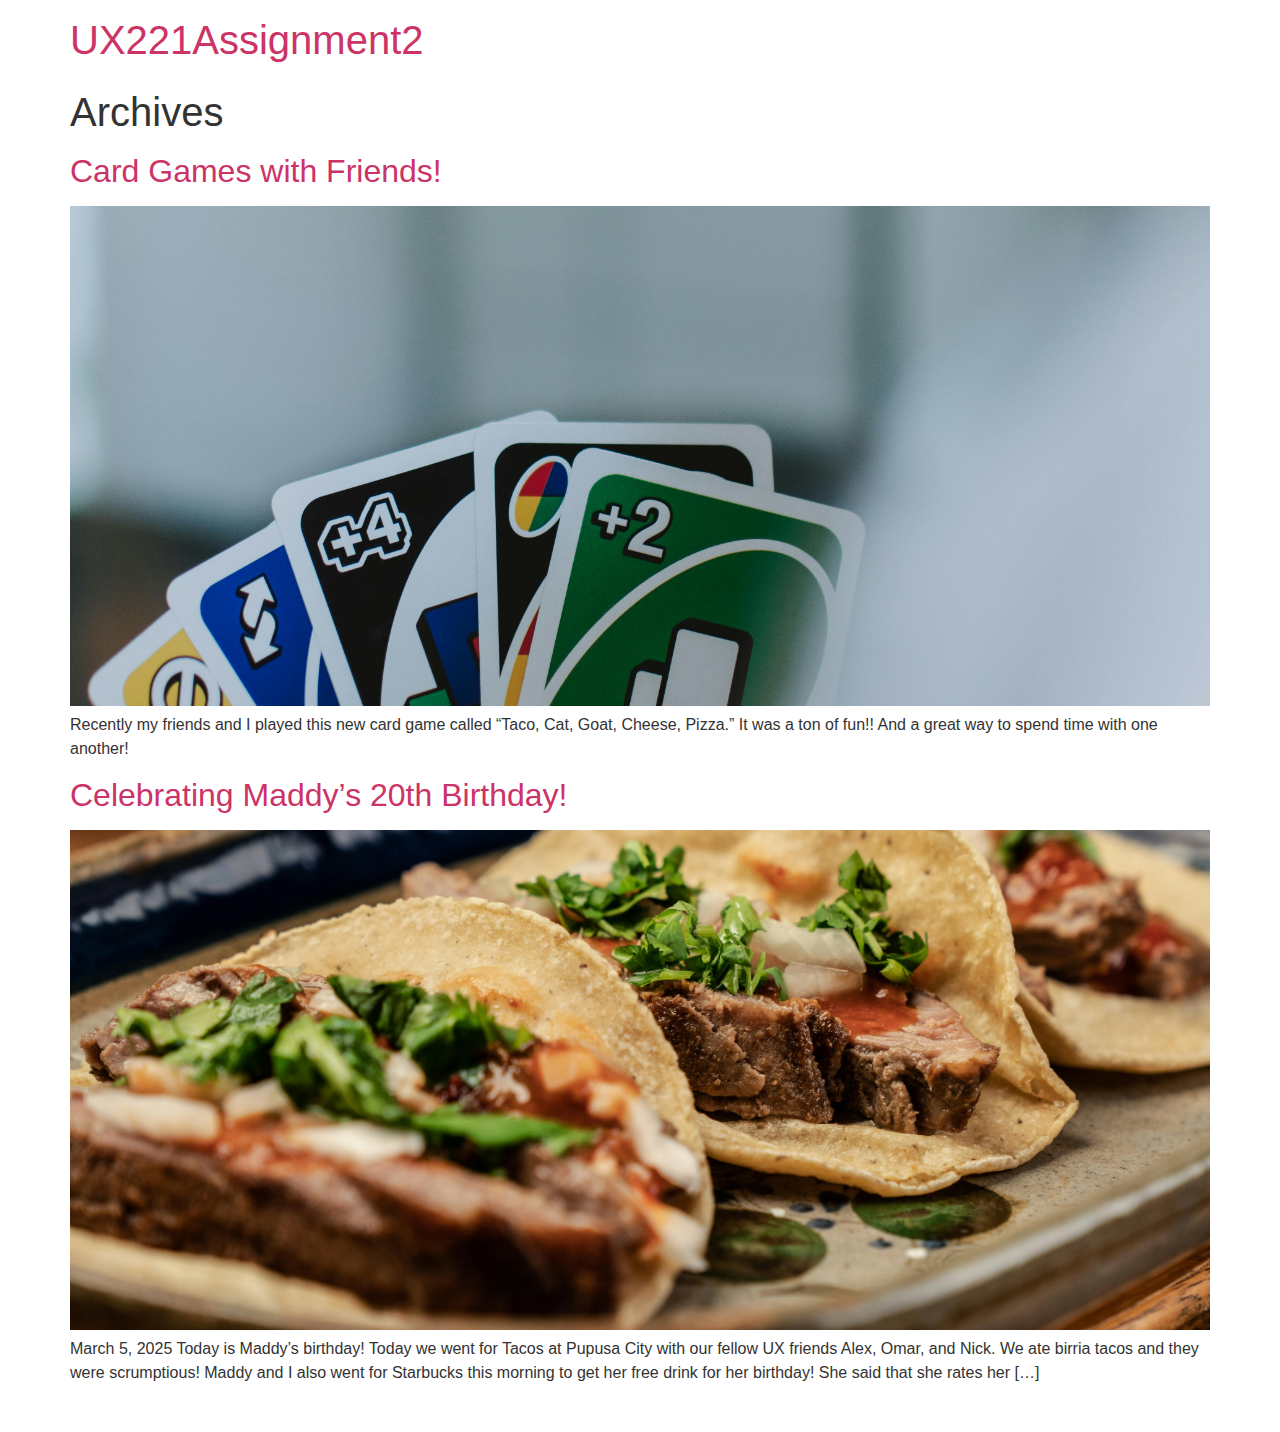
==== commit 27a5347a: "deploy: cbafb7d33715eb0a86b3f5177282b57b1c1ba487" ====
--- a/index.html
+++ b/index.html
@@ -1,12 +1,13 @@
-<!DOCTYPE html>
+<!doctype html>
 <html lang="en-CA">
 <head>
-	<meta charset="UTF-8" />
-	<meta name="viewport" content="width=device-width, initial-scale=1" />
+	<meta charset="UTF-8">
+	<meta name="viewport" content="width=device-width, initial-scale=1">
+	<link rel="profile" href="https://gmpg.org/xfn/11">
+	<title>UX221Assignment2</title>
 <meta name='robots' content='max-image-preview:large' />
 	<style>img:is([sizes="auto" i], [sizes^="auto," i]) { contain-intrinsic-size: 3000px 1500px }</style>
-	<title>UX221Assignment2</title>
-<link rel='dns-prefetch' href='//localhost' />
+	<link rel='dns-prefetch' href='//localhost' />
 <link rel="alternate" type="application/rss+xml" title="UX221Assignment2 &raquo; Feed" href="/feed/" />
 <link rel="alternate" type="application/rss+xml" title="UX221Assignment2 &raquo; Comments Feed" href="/comments/feed/" />
 <script>
@@ -14,168 +15,6 @@
 /*! This file is auto-generated */
 !function(i,n){var o,s,e;function c(e){try{var t={supportTests:e,timestamp:(new Date).valueOf()};sessionStorage.setItem(o,JSON.stringify(t))}catch(e){}}function p(e,t,n){e.clearRect(0,0,e.canvas.width,e.canvas.height),e.fillText(t,0,0);var t=new Uint32Array(e.getImageData(0,0,e.canvas.width,e.canvas.height).data),r=(e.clearRect(0,0,e.canvas.width,e.canvas.height),e.fillText(n,0,0),new Uint32Array(e.getImageData(0,0,e.canvas.width,e.canvas.height).data));return t.every(function(e,t){return e===r[t]})}function u(e,t,n){switch(t){case"flag":return n(e,"\ud83c\udff3\ufe0f\u200d\u26a7\ufe0f","\ud83c\udff3\ufe0f\u200b\u26a7\ufe0f")?!1:!n(e,"\ud83c\uddfa\ud83c\uddf3","\ud83c\uddfa\u200b\ud83c\uddf3")&&!n(e,"\ud83c\udff4\udb40\udc67\udb40\udc62\udb40\udc65\udb40\udc6e\udb40\udc67\udb40\udc7f","\ud83c\udff4\u200b\udb40\udc67\u200b\udb40\udc62\u200b\udb40\udc65\u200b\udb40\udc6e\u200b\udb40\udc67\u200b\udb40\udc7f");case"emoji":return!n(e,"\ud83d\udc26\u200d\u2b1b","\ud83d\udc26\u200b\u2b1b")}return!1}function f(e,t,n){var r="undefined"!=typeof WorkerGlobalScope&&self instanceof WorkerGlobalScope?new OffscreenCanvas(300,150):i.createElement("canvas"),a=r.getContext("2d",{willReadFrequently:!0}),o=(a.textBaseline="top",a.font="600 32px Arial",{});return e.forEach(function(e){o[e]=t(a,e,n)}),o}function t(e){var t=i.createElement("script");t.src=e,t.defer=!0,i.head.appendChild(t)}"undefined"!=typeof Promise&&(o="wpEmojiSettingsSupports",s=["flag","emoji"],n.supports={everything:!0,everythingExceptFlag:!0},e=new Promise(function(e){i.addEventListener("DOMContentLoaded",e,{once:!0})}),new Promise(function(t){var n=function(){try{var e=JSON.parse(sessionStorage.getItem(o));if("object"==typeof e&&"number"==typeof e.timestamp&&(new Date).valueOf()<e.timestamp+604800&&"object"==typeof e.supportTests)return e.supportTests}catch(e){}return null}();if(!n){if("undefined"!=typeof Worker&&"undefined"!=typeof OffscreenCanvas&&"undefined"!=typeof URL&&URL.createObjectURL&&"undefined"!=typeof Blob)try{var e="postMessage("+f.toString()+"("+[JSON.stringify(s),u.toString(),p.toString()].join(",")+"));",r=new Blob([e],{type:"text/javascript"}),a=new Worker(URL.createObjectURL(r),{name:"wpTestEmojiSupports"});return void(a.onmessage=function(e){c(n=e.data),a.terminate(),t(n)})}catch(e){}c(n=f(s,u,p))}t(n)}).then(function(e){for(var t in e)n.supports[t]=e[t],n.supports.everything=n.supports.everything&&n.supports[t],"flag"!==t&&(n.supports.everythingExceptFlag=n.supports.everythingExceptFlag&&n.supports[t]);n.supports.everythingExceptFlag=n.supports.everythingExceptFlag&&!n.supports.flag,n.DOMReady=!1,n.readyCallback=function(){n.DOMReady=!0}}).then(function(){return e}).then(function(){var e;n.supports.everything||(n.readyCallback(),(e=n.source||{}).concatemoji?t(e.concatemoji):e.wpemoji&&e.twemoji&&(t(e.twemoji),t(e.wpemoji)))}))}((window,document),window._wpemojiSettings);
 </script>
-<style id='wp-block-site-logo-inline-css'>
-.wp-block-site-logo{box-sizing:border-box;line-height:0}.wp-block-site-logo a{display:inline-block;line-height:0}.wp-block-site-logo.is-default-size img{height:auto;width:120px}.wp-block-site-logo img{height:auto;max-width:100%}.wp-block-site-logo a,.wp-block-site-logo img{border-radius:inherit}.wp-block-site-logo.aligncenter{margin-left:auto;margin-right:auto;text-align:center}:root :where(.wp-block-site-logo.is-style-rounded){border-radius:9999px}
-</style>
-<style id='wp-block-site-title-inline-css'>
-.wp-block-site-title{box-sizing:border-box}.wp-block-site-title :where(a){color:inherit;font-family:inherit;font-size:inherit;font-style:inherit;font-weight:inherit;letter-spacing:inherit;line-height:inherit;text-decoration:inherit}
-</style>
-<style id='wp-block-group-inline-css'>
-.wp-block-group{box-sizing:border-box}:where(.wp-block-group.wp-block-group-is-layout-constrained){position:relative}
-</style>
-<style id='wp-block-page-list-inline-css'>
-.wp-block-navigation .wp-block-page-list{align-items:var(--navigation-layout-align,initial);background-color:inherit;display:flex;flex-direction:var(--navigation-layout-direction,initial);flex-wrap:var(--navigation-layout-wrap,wrap);justify-content:var(--navigation-layout-justify,initial)}.wp-block-navigation .wp-block-navigation-item{background-color:inherit}
-</style>
-<link rel='stylesheet' id='wp-block-navigation-css' href='/wp-includes/blocks/navigation/style.min.css?ver=6.7.2' media='all' />
-<style id='wp-block-heading-inline-css'>
-h1.has-background,h2.has-background,h3.has-background,h4.has-background,h5.has-background,h6.has-background{padding:1.25em 2.375em}h1.has-text-align-left[style*=writing-mode]:where([style*=vertical-lr]),h1.has-text-align-right[style*=writing-mode]:where([style*=vertical-rl]),h2.has-text-align-left[style*=writing-mode]:where([style*=vertical-lr]),h2.has-text-align-right[style*=writing-mode]:where([style*=vertical-rl]),h3.has-text-align-left[style*=writing-mode]:where([style*=vertical-lr]),h3.has-text-align-right[style*=writing-mode]:where([style*=vertical-rl]),h4.has-text-align-left[style*=writing-mode]:where([style*=vertical-lr]),h4.has-text-align-right[style*=writing-mode]:where([style*=vertical-rl]),h5.has-text-align-left[style*=writing-mode]:where([style*=vertical-lr]),h5.has-text-align-right[style*=writing-mode]:where([style*=vertical-rl]),h6.has-text-align-left[style*=writing-mode]:where([style*=vertical-lr]),h6.has-text-align-right[style*=writing-mode]:where([style*=vertical-rl]){rotate:180deg}
-
-				.is-style-asterisk:before {
-					content: '';
-					width: 1.5rem;
-					height: 3rem;
-					background: var(--wp--preset--color--contrast-2, currentColor);
-					clip-path: path('M11.93.684v8.039l5.633-5.633 1.216 1.23-5.66 5.66h8.04v1.737H13.2l5.701 5.701-1.23 1.23-5.742-5.742V21h-1.737v-8.094l-5.77 5.77-1.23-1.217 5.743-5.742H.842V9.98h8.162l-5.701-5.7 1.23-1.231 5.66 5.66V.684h1.737Z');
-					display: block;
-				}
-
-				/* Hide the asterisk if the heading has no content, to avoid using empty headings to display the asterisk only, which is an A11Y issue */
-				.is-style-asterisk:empty:before {
-					content: none;
-				}
-
-				.is-style-asterisk:-moz-only-whitespace:before {
-					content: none;
-				}
-
-				.is-style-asterisk.has-text-align-center:before {
-					margin: 0 auto;
-				}
-
-				.is-style-asterisk.has-text-align-right:before {
-					margin-left: auto;
-				}
-
-				.rtl .is-style-asterisk.has-text-align-left:before {
-					margin-right: auto;
-				}
-</style>
-<style id='wp-block-spacer-inline-css'>
-.wp-block-spacer{clear:both}
-</style>
-<style id='wp-block-paragraph-inline-css'>
-.is-small-text{font-size:.875em}.is-regular-text{font-size:1em}.is-large-text{font-size:2.25em}.is-larger-text{font-size:3em}.has-drop-cap:not(:focus):first-letter{float:left;font-size:8.4em;font-style:normal;font-weight:100;line-height:.68;margin:.05em .1em 0 0;text-transform:uppercase}body.rtl .has-drop-cap:not(:focus):first-letter{float:none;margin-left:.1em}p.has-drop-cap.has-background{overflow:hidden}:root :where(p.has-background){padding:1.25em 2.375em}:where(p.has-text-color:not(.has-link-color)) a{color:inherit}p.has-text-align-left[style*="writing-mode:vertical-lr"],p.has-text-align-right[style*="writing-mode:vertical-rl"]{rotate:180deg}
-</style>
-<style id='wp-block-button-inline-css'>
-.wp-block-button__link{box-sizing:border-box;cursor:pointer;display:inline-block;text-align:center;word-break:break-word}.wp-block-button__link.aligncenter{text-align:center}.wp-block-button__link.alignright{text-align:right}:where(.wp-block-button__link){border-radius:9999px;box-shadow:none;padding:calc(.667em + 2px) calc(1.333em + 2px);text-decoration:none}.wp-block-button[style*=text-decoration] .wp-block-button__link{text-decoration:inherit}.wp-block-buttons>.wp-block-button.has-custom-width{max-width:none}.wp-block-buttons>.wp-block-button.has-custom-width .wp-block-button__link{width:100%}.wp-block-buttons>.wp-block-button.has-custom-font-size .wp-block-button__link{font-size:inherit}.wp-block-buttons>.wp-block-button.wp-block-button__width-25{width:calc(25% - var(--wp--style--block-gap, .5em)*.75)}.wp-block-buttons>.wp-block-button.wp-block-button__width-50{width:calc(50% - var(--wp--style--block-gap, .5em)*.5)}.wp-block-buttons>.wp-block-button.wp-block-button__width-75{width:calc(75% - var(--wp--style--block-gap, .5em)*.25)}.wp-block-buttons>.wp-block-button.wp-block-button__width-100{flex-basis:100%;width:100%}.wp-block-buttons.is-vertical>.wp-block-button.wp-block-button__width-25{width:25%}.wp-block-buttons.is-vertical>.wp-block-button.wp-block-button__width-50{width:50%}.wp-block-buttons.is-vertical>.wp-block-button.wp-block-button__width-75{width:75%}.wp-block-button.is-style-squared,.wp-block-button__link.wp-block-button.is-style-squared{border-radius:0}.wp-block-button.no-border-radius,.wp-block-button__link.no-border-radius{border-radius:0!important}:root :where(.wp-block-button .wp-block-button__link.is-style-outline),:root :where(.wp-block-button.is-style-outline>.wp-block-button__link){border:2px solid;padding:.667em 1.333em}:root :where(.wp-block-button .wp-block-button__link.is-style-outline:not(.has-text-color)),:root :where(.wp-block-button.is-style-outline>.wp-block-button__link:not(.has-text-color)){color:currentColor}:root :where(.wp-block-button .wp-block-button__link.is-style-outline:not(.has-background)),:root :where(.wp-block-button.is-style-outline>.wp-block-button__link:not(.has-background)){background-color:initial;background-image:none}
-</style>
-<style id='twentytwentyfour-button-style-outline-inline-css'>
-.wp-block-button.is-style-outline
-	> .wp-block-button__link:not(.has-text-color, .has-background):hover {
-	background-color: var(--wp--preset--color--contrast-2, var(--wp--preset--color--contrast, transparent));
-	color: var(--wp--preset--color--base);
-	border-color: var(--wp--preset--color--contrast-2, var(--wp--preset--color--contrast, currentColor));
-}
-
-</style>
-<style id='wp-block-buttons-inline-css'>
-.wp-block-buttons.is-vertical{flex-direction:column}.wp-block-buttons.is-vertical>.wp-block-button:last-child{margin-bottom:0}.wp-block-buttons>.wp-block-button{display:inline-block;margin:0}.wp-block-buttons.is-content-justification-left{justify-content:flex-start}.wp-block-buttons.is-content-justification-left.is-vertical{align-items:flex-start}.wp-block-buttons.is-content-justification-center{justify-content:center}.wp-block-buttons.is-content-justification-center.is-vertical{align-items:center}.wp-block-buttons.is-content-justification-right{justify-content:flex-end}.wp-block-buttons.is-content-justification-right.is-vertical{align-items:flex-end}.wp-block-buttons.is-content-justification-space-between{justify-content:space-between}.wp-block-buttons.aligncenter{text-align:center}.wp-block-buttons:not(.is-content-justification-space-between,.is-content-justification-right,.is-content-justification-left,.is-content-justification-center) .wp-block-button.aligncenter{margin-left:auto;margin-right:auto;width:100%}.wp-block-buttons[style*=text-decoration] .wp-block-button,.wp-block-buttons[style*=text-decoration] .wp-block-button__link{text-decoration:inherit}.wp-block-buttons.has-custom-font-size .wp-block-button__link{font-size:inherit}.wp-block-button.aligncenter{text-align:center}
-</style>
-<link rel='stylesheet' id='wp-block-image-css' href='/wp-includes/blocks/image/style.min.css?ver=6.7.2' media='all' />
-<style id='wp-block-columns-inline-css'>
-.wp-block-columns{align-items:normal!important;box-sizing:border-box;display:flex;flex-wrap:wrap!important}@media (min-width:782px){.wp-block-columns{flex-wrap:nowrap!important}}.wp-block-columns.are-vertically-aligned-top{align-items:flex-start}.wp-block-columns.are-vertically-aligned-center{align-items:center}.wp-block-columns.are-vertically-aligned-bottom{align-items:flex-end}@media (max-width:781px){.wp-block-columns:not(.is-not-stacked-on-mobile)>.wp-block-column{flex-basis:100%!important}}@media (min-width:782px){.wp-block-columns:not(.is-not-stacked-on-mobile)>.wp-block-column{flex-basis:0;flex-grow:1}.wp-block-columns:not(.is-not-stacked-on-mobile)>.wp-block-column[style*=flex-basis]{flex-grow:0}}.wp-block-columns.is-not-stacked-on-mobile{flex-wrap:nowrap!important}.wp-block-columns.is-not-stacked-on-mobile>.wp-block-column{flex-basis:0;flex-grow:1}.wp-block-columns.is-not-stacked-on-mobile>.wp-block-column[style*=flex-basis]{flex-grow:0}:where(.wp-block-columns){margin-bottom:1.75em}:where(.wp-block-columns.has-background){padding:1.25em 2.375em}.wp-block-column{flex-grow:1;min-width:0;overflow-wrap:break-word;word-break:break-word}.wp-block-column.is-vertically-aligned-top{align-self:flex-start}.wp-block-column.is-vertically-aligned-center{align-self:center}.wp-block-column.is-vertically-aligned-bottom{align-self:flex-end}.wp-block-column.is-vertically-aligned-stretch{align-self:stretch}.wp-block-column.is-vertically-aligned-bottom,.wp-block-column.is-vertically-aligned-center,.wp-block-column.is-vertically-aligned-top{width:100%}
-</style>
-<style id='wp-block-list-inline-css'>
-ol,ul{box-sizing:border-box}:root :where(.wp-block-list.has-background){padding:1.25em 2.375em}
-
-				ul.is-style-checkmark-list {
-					list-style-type: "\2713";
-				}
-
-				ul.is-style-checkmark-list li {
-					padding-inline-start: 1ch;
-				}
-</style>
-<style id='wp-block-separator-inline-css'>
-@charset "UTF-8";.wp-block-separator{border:none;border-top:2px solid}:root :where(.wp-block-separator.is-style-dots){height:auto;line-height:1;text-align:center}:root :where(.wp-block-separator.is-style-dots):before{color:currentColor;content:"···";font-family:serif;font-size:1.5em;letter-spacing:2em;padding-left:2em}.wp-block-separator.is-style-dots{background:none!important;border:none!important}
-</style>
-<style id='wp-block-post-title-inline-css'>
-.wp-block-post-title{box-sizing:border-box;word-break:break-word}.wp-block-post-title :where(a){display:inline-block;font-family:inherit;font-size:inherit;font-style:inherit;font-weight:inherit;letter-spacing:inherit;line-height:inherit;text-decoration:inherit}
-</style>
-<style id='wp-block-post-date-inline-css'>
-.wp-block-post-date{box-sizing:border-box}
-</style>
-<style id='wp-block-post-author-name-inline-css'>
-.wp-block-post-author-name{box-sizing:border-box}
-</style>
-<style id='wp-block-post-terms-inline-css'>
-.wp-block-post-terms{box-sizing:border-box}.wp-block-post-terms .wp-block-post-terms__separator{white-space:pre-wrap}
-
-				.is-style-pill a,
-				.is-style-pill span:not([class], [data-rich-text-placeholder]) {
-					display: inline-block;
-					background-color: var(--wp--preset--color--base-2);
-					padding: 0.375rem 0.875rem;
-					border-radius: var(--wp--preset--spacing--20);
-				}
-
-				.is-style-pill a:hover {
-					background-color: var(--wp--preset--color--contrast-3);
-				}
-</style>
-<style id='wp-block-post-template-inline-css'>
-.wp-block-post-template{list-style:none;margin-bottom:0;margin-top:0;max-width:100%;padding:0}.wp-block-post-template.is-flex-container{display:flex;flex-direction:row;flex-wrap:wrap;gap:1.25em}.wp-block-post-template.is-flex-container>li{margin:0;width:100%}@media (min-width:600px){.wp-block-post-template.is-flex-container.is-flex-container.columns-2>li{width:calc(50% - .625em)}.wp-block-post-template.is-flex-container.is-flex-container.columns-3>li{width:calc(33.33333% - .83333em)}.wp-block-post-template.is-flex-container.is-flex-container.columns-4>li{width:calc(25% - .9375em)}.wp-block-post-template.is-flex-container.is-flex-container.columns-5>li{width:calc(20% - 1em)}.wp-block-post-template.is-flex-container.is-flex-container.columns-6>li{width:calc(16.66667% - 1.04167em)}}@media (max-width:600px){.wp-block-post-template-is-layout-grid.wp-block-post-template-is-layout-grid.wp-block-post-template-is-layout-grid.wp-block-post-template-is-layout-grid{grid-template-columns:1fr}}.wp-block-post-template-is-layout-constrained>li>.alignright,.wp-block-post-template-is-layout-flow>li>.alignright{float:right;margin-inline-end:0;margin-inline-start:2em}.wp-block-post-template-is-layout-constrained>li>.alignleft,.wp-block-post-template-is-layout-flow>li>.alignleft{float:left;margin-inline-end:2em;margin-inline-start:0}.wp-block-post-template-is-layout-constrained>li>.aligncenter,.wp-block-post-template-is-layout-flow>li>.aligncenter{margin-inline-end:auto;margin-inline-start:auto}
-</style>
-<style id='wp-block-query-pagination-inline-css'>
-.wp-block-query-pagination.is-content-justification-space-between>.wp-block-query-pagination-next:last-of-type{margin-inline-start:auto}.wp-block-query-pagination.is-content-justification-space-between>.wp-block-query-pagination-previous:first-child{margin-inline-end:auto}.wp-block-query-pagination .wp-block-query-pagination-previous-arrow{display:inline-block;margin-right:1ch}.wp-block-query-pagination .wp-block-query-pagination-previous-arrow:not(.is-arrow-chevron){transform:scaleX(1)}.wp-block-query-pagination .wp-block-query-pagination-next-arrow{display:inline-block;margin-left:1ch}.wp-block-query-pagination .wp-block-query-pagination-next-arrow:not(.is-arrow-chevron){transform:scaleX(1)}.wp-block-query-pagination.aligncenter{justify-content:center}
-</style>
-<style id='wp-block-site-tagline-inline-css'>
-.wp-block-site-tagline{box-sizing:border-box}
-</style>
-<style id='wp-block-navigation-link-inline-css'>
-.wp-block-navigation .wp-block-navigation-item__label{overflow-wrap:break-word}.wp-block-navigation .wp-block-navigation-item__description{display:none}.link-ui-tools{border-top:1px solid #f0f0f0;padding:8px}.link-ui-block-inserter{padding-top:8px}.link-ui-block-inserter__back{margin-left:8px;text-transform:uppercase}
-
-				.is-style-arrow-link .wp-block-navigation-item__label:after {
-					content: "\2197";
-					padding-inline-start: 0.25rem;
-					vertical-align: middle;
-					text-decoration: none;
-					display: inline-block;
-				}
-</style>
-<style id='wp-block-library-inline-css'>
-:root{--wp-admin-theme-color:#007cba;--wp-admin-theme-color--rgb:0,124,186;--wp-admin-theme-color-darker-10:#006ba1;--wp-admin-theme-color-darker-10--rgb:0,107,161;--wp-admin-theme-color-darker-20:#005a87;--wp-admin-theme-color-darker-20--rgb:0,90,135;--wp-admin-border-width-focus:2px;--wp-block-synced-color:#7a00df;--wp-block-synced-color--rgb:122,0,223;--wp-bound-block-color:var(--wp-block-synced-color)}@media (min-resolution:192dpi){:root{--wp-admin-border-width-focus:1.5px}}.wp-element-button{cursor:pointer}:root{--wp--preset--font-size--normal:16px;--wp--preset--font-size--huge:42px}:root .has-very-light-gray-background-color{background-color:#eee}:root .has-very-dark-gray-background-color{background-color:#313131}:root .has-very-light-gray-color{color:#eee}:root .has-very-dark-gray-color{color:#313131}:root .has-vivid-green-cyan-to-vivid-cyan-blue-gradient-background{background:linear-gradient(135deg,#00d084,#0693e3)}:root .has-purple-crush-gradient-background{background:linear-gradient(135deg,#34e2e4,#4721fb 50%,#ab1dfe)}:root .has-hazy-dawn-gradient-background{background:linear-gradient(135deg,#faaca8,#dad0ec)}:root .has-subdued-olive-gradient-background{background:linear-gradient(135deg,#fafae1,#67a671)}:root .has-atomic-cream-gradient-background{background:linear-gradient(135deg,#fdd79a,#004a59)}:root .has-nightshade-gradient-background{background:linear-gradient(135deg,#330968,#31cdcf)}:root .has-midnight-gradient-background{background:linear-gradient(135deg,#020381,#2874fc)}.has-regular-font-size{font-size:1em}.has-larger-font-size{font-size:2.625em}.has-normal-font-size{font-size:var(--wp--preset--font-size--normal)}.has-huge-font-size{font-size:var(--wp--preset--font-size--huge)}.has-text-align-center{text-align:center}.has-text-align-left{text-align:left}.has-text-align-right{text-align:right}#end-resizable-editor-section{display:none}.aligncenter{clear:both}.items-justified-left{justify-content:flex-start}.items-justified-center{justify-content:center}.items-justified-right{justify-content:flex-end}.items-justified-space-between{justify-content:space-between}.screen-reader-text{border:0;clip:rect(1px,1px,1px,1px);clip-path:inset(50%);height:1px;margin:-1px;overflow:hidden;padding:0;position:absolute;width:1px;word-wrap:normal!important}.screen-reader-text:focus{background-color:#ddd;clip:auto!important;clip-path:none;color:#444;display:block;font-size:1em;height:auto;left:5px;line-height:normal;padding:15px 23px 14px;text-decoration:none;top:5px;width:auto;z-index:100000}html :where(.has-border-color){border-style:solid}html :where([style*=border-top-color]){border-top-style:solid}html :where([style*=border-right-color]){border-right-style:solid}html :where([style*=border-bottom-color]){border-bottom-style:solid}html :where([style*=border-left-color]){border-left-style:solid}html :where([style*=border-width]){border-style:solid}html :where([style*=border-top-width]){border-top-style:solid}html :where([style*=border-right-width]){border-right-style:solid}html :where([style*=border-bottom-width]){border-bottom-style:solid}html :where([style*=border-left-width]){border-left-style:solid}html :where(img[class*=wp-image-]){height:auto;max-width:100%}:where(figure){margin:0 0 1em}html :where(.is-position-sticky){--wp-admin--admin-bar--position-offset:var(--wp-admin--admin-bar--height,0px)}@media screen and (max-width:600px){html :where(.is-position-sticky){--wp-admin--admin-bar--position-offset:0px}}
-</style>
-<style id='global-styles-inline-css'>
-:root{--wp--preset--aspect-ratio--square: 1;--wp--preset--aspect-ratio--4-3: 4/3;--wp--preset--aspect-ratio--3-4: 3/4;--wp--preset--aspect-ratio--3-2: 3/2;--wp--preset--aspect-ratio--2-3: 2/3;--wp--preset--aspect-ratio--16-9: 16/9;--wp--preset--aspect-ratio--9-16: 9/16;--wp--preset--color--black: #000000;--wp--preset--color--cyan-bluish-gray: #abb8c3;--wp--preset--color--white: #ffffff;--wp--preset--color--pale-pink: #f78da7;--wp--preset--color--vivid-red: #cf2e2e;--wp--preset--color--luminous-vivid-orange: #ff6900;--wp--preset--color--luminous-vivid-amber: #fcb900;--wp--preset--color--light-green-cyan: #7bdcb5;--wp--preset--color--vivid-green-cyan: #00d084;--wp--preset--color--pale-cyan-blue: #8ed1fc;--wp--preset--color--vivid-cyan-blue: #0693e3;--wp--preset--color--vivid-purple: #9b51e0;--wp--preset--color--base: #F3F0E7;--wp--preset--color--base-2: #ECEADF;--wp--preset--color--contrast: #A62B0C;--wp--preset--gradient--vivid-cyan-blue-to-vivid-purple: linear-gradient(135deg,rgba(6,147,227,1) 0%,rgb(155,81,224) 100%);--wp--preset--gradient--light-green-cyan-to-vivid-green-cyan: linear-gradient(135deg,rgb(122,220,180) 0%,rgb(0,208,130) 100%);--wp--preset--gradient--luminous-vivid-amber-to-luminous-vivid-orange: linear-gradient(135deg,rgba(252,185,0,1) 0%,rgba(255,105,0,1) 100%);--wp--preset--gradient--luminous-vivid-orange-to-vivid-red: linear-gradient(135deg,rgba(255,105,0,1) 0%,rgb(207,46,46) 100%);--wp--preset--gradient--very-light-gray-to-cyan-bluish-gray: linear-gradient(135deg,rgb(238,238,238) 0%,rgb(169,184,195) 100%);--wp--preset--gradient--cool-to-warm-spectrum: linear-gradient(135deg,rgb(74,234,220) 0%,rgb(151,120,209) 20%,rgb(207,42,186) 40%,rgb(238,44,130) 60%,rgb(251,105,98) 80%,rgb(254,248,76) 100%);--wp--preset--gradient--blush-light-purple: linear-gradient(135deg,rgb(255,206,236) 0%,rgb(152,150,240) 100%);--wp--preset--gradient--blush-bordeaux: linear-gradient(135deg,rgb(254,205,165) 0%,rgb(254,45,45) 50%,rgb(107,0,62) 100%);--wp--preset--gradient--luminous-dusk: linear-gradient(135deg,rgb(255,203,112) 0%,rgb(199,81,192) 50%,rgb(65,88,208) 100%);--wp--preset--gradient--pale-ocean: linear-gradient(135deg,rgb(255,245,203) 0%,rgb(182,227,212) 50%,rgb(51,167,181) 100%);--wp--preset--gradient--electric-grass: linear-gradient(135deg,rgb(202,248,128) 0%,rgb(113,206,126) 100%);--wp--preset--gradient--midnight: linear-gradient(135deg,rgb(2,3,129) 0%,rgb(40,116,252) 100%);--wp--preset--gradient--gradient-1: linear-gradient(to bottom, #A62A0C42 0%, #F3F0E7 100%);--wp--preset--gradient--gradient-7: linear-gradient(to bottom, #A62A0C42 50%, #F3F0E7 50%);--wp--preset--gradient--gradient-2: linear-gradient(to bottom, #A62B0C 0%, #F3F0E7 100%);--wp--preset--gradient--gradient-8: linear-gradient(to bottom, #A62B0C 50%, #F3F0E7 50%);--wp--preset--font-size--small: 0.9rem;--wp--preset--font-size--medium: 1.05rem;--wp--preset--font-size--large: clamp(1.39rem, 1.39rem + ((1vw - 0.2rem) * 0.767), 1.85rem);--wp--preset--font-size--x-large: clamp(1.85rem, 1.85rem + ((1vw - 0.2rem) * 1.083), 2.5rem);--wp--preset--font-size--xx-large: clamp(2.5rem, 2.5rem + ((1vw - 0.2rem) * 1.283), 3.27rem);--wp--preset--font-family--body: "Inter", sans-serif;--wp--preset--font-family--heading: Cardo;--wp--preset--font-family--system-sans-serif: -apple-system, BlinkMacSystemFont, avenir next, avenir, segoe ui, helvetica neue, helvetica, Cantarell, Ubuntu, roboto, noto, arial, sans-serif;--wp--preset--font-family--system-serif: Iowan Old Style, Apple Garamond, Baskerville, Times New Roman, Droid Serif, Times, Source Serif Pro, serif, Apple Color Emoji, Segoe UI Emoji, Segoe UI Symbol;--wp--preset--spacing--20: min(1.5rem, 2vw);--wp--preset--spacing--30: min(2.5rem, 3vw);--wp--preset--spacing--40: min(4rem, 5vw);--wp--preset--spacing--50: min(6.5rem, 8vw);--wp--preset--spacing--60: min(10.5rem, 13vw);--wp--preset--spacing--70: 3.38rem;--wp--preset--spacing--80: 5.06rem;--wp--preset--spacing--10: 1rem;--wp--preset--shadow--natural: 6px 6px 9px rgba(0, 0, 0, 0.2);--wp--preset--shadow--deep: 12px 12px 50px rgba(0, 0, 0, 0.4);--wp--preset--shadow--sharp: 6px 6px 0px rgba(0, 0, 0, 0.2);--wp--preset--shadow--outlined: 6px 6px 0px -3px rgba(255, 255, 255, 1), 6px 6px rgba(0, 0, 0, 1);--wp--preset--shadow--crisp: 6px 6px 0px rgba(0, 0, 0, 1);}:root { --wp--style--global--content-size: 620px;--wp--style--global--wide-size: 1280px; }:where(body) { margin: 0; }.wp-site-blocks { padding-top: var(--wp--style--root--padding-top); padding-bottom: var(--wp--style--root--padding-bottom); }.has-global-padding { padding-right: var(--wp--style--root--padding-right); padding-left: var(--wp--style--root--padding-left); }.has-global-padding > .alignfull { margin-right: calc(var(--wp--style--root--padding-right) * -1); margin-left: calc(var(--wp--style--root--padding-left) * -1); }.has-global-padding :where(:not(.alignfull.is-layout-flow) > .has-global-padding:not(.wp-block-block, .alignfull)) { padding-right: 0; padding-left: 0; }.has-global-padding :where(:not(.alignfull.is-layout-flow) > .has-global-padding:not(.wp-block-block, .alignfull)) > .alignfull { margin-left: 0; margin-right: 0; }.wp-site-blocks > .alignleft { float: left; margin-right: 2em; }.wp-site-blocks > .alignright { float: right; margin-left: 2em; }.wp-site-blocks > .aligncenter { justify-content: center; margin-left: auto; margin-right: auto; }:where(.wp-site-blocks) > * { margin-block-start: 1.2rem; margin-block-end: 0; }:where(.wp-site-blocks) > :first-child { margin-block-start: 0; }:where(.wp-site-blocks) > :last-child { margin-block-end: 0; }:root { --wp--style--block-gap: 1.2rem; }:root :where(.is-layout-flow) > :first-child{margin-block-start: 0;}:root :where(.is-layout-flow) > :last-child{margin-block-end: 0;}:root :where(.is-layout-flow) > *{margin-block-start: 1.2rem;margin-block-end: 0;}:root :where(.is-layout-constrained) > :first-child{margin-block-start: 0;}:root :where(.is-layout-constrained) > :last-child{margin-block-end: 0;}:root :where(.is-layout-constrained) > *{margin-block-start: 1.2rem;margin-block-end: 0;}:root :where(.is-layout-flex){gap: 1.2rem;}:root :where(.is-layout-grid){gap: 1.2rem;}.is-layout-flow > .alignleft{float: left;margin-inline-start: 0;margin-inline-end: 2em;}.is-layout-flow > .alignright{float: right;margin-inline-start: 2em;margin-inline-end: 0;}.is-layout-flow > .aligncenter{margin-left: auto !important;margin-right: auto !important;}.is-layout-constrained > .alignleft{float: left;margin-inline-start: 0;margin-inline-end: 2em;}.is-layout-constrained > .alignright{float: right;margin-inline-start: 2em;margin-inline-end: 0;}.is-layout-constrained > .aligncenter{margin-left: auto !important;margin-right: auto !important;}.is-layout-constrained > :where(:not(.alignleft):not(.alignright):not(.alignfull)){max-width: var(--wp--style--global--content-size);margin-left: auto !important;margin-right: auto !important;}.is-layout-constrained > .alignwide{max-width: var(--wp--style--global--wide-size);}body .is-layout-flex{display: flex;}.is-layout-flex{flex-wrap: wrap;align-items: center;}.is-layout-flex > :is(*, div){margin: 0;}body .is-layout-grid{display: grid;}.is-layout-grid > :is(*, div){margin: 0;}body{background-color: var(--wp--preset--color--base);color: var(--wp--preset--color--contrast);font-family: var(--wp--preset--font-family--body);font-size: var(--wp--preset--font-size--medium);font-style: normal;font-weight: 400;line-height: 1.55;--wp--style--root--padding-top: 0px;--wp--style--root--padding-right: var(--wp--preset--spacing--50);--wp--style--root--padding-bottom: 0px;--wp--style--root--padding-left: var(--wp--preset--spacing--50);}a:where(:not(.wp-element-button)){color: var(--wp--preset--color--contrast);text-decoration: underline;}:root :where(a:where(:not(.wp-element-button)):hover){text-decoration: none;}h1, h2, h3, h4, h5, h6{color: var(--wp--preset--color--contrast);font-family: var(--wp--preset--font-family--heading);font-weight: 400;line-height: 1.2;}h1{font-size: var(--wp--preset--font-size--xx-large);line-height: 1.15;}h2{font-size: var(--wp--preset--font-size--x-large);}h3{font-size: var(--wp--preset--font-size--large);}h4{font-size: clamp(1.1rem, 1.1rem + ((1vw - 0.2rem) * 0.767), 1.5rem);}h5{font-size: var(--wp--preset--font-size--medium);}h6{font-size: var(--wp--preset--font-size--small);}:root :where(.wp-element-button, .wp-block-button__link){background-color: var(--wp--preset--color--contrast);border-radius: .33rem;border-color: var(--wp--preset--color--contrast);border-width: 0;color: var(--wp--preset--color--base);font-family: inherit;font-size: var(--wp--preset--font-size--small);font-style: normal;font-weight: 500;line-height: inherit;padding-top: 0.6rem;padding-right: 1rem;padding-bottom: 0.6rem;padding-left: 1rem;text-decoration: none;}:root :where(.wp-element-button:hover, .wp-block-button__link:hover){background-color: var(--wp--preset--color--contrast);border-color: var(--wp--preset--color--contrast);color: var(--wp--preset--color--base);}:root :where(.wp-element-button:focus, .wp-block-button__link:focus){background-color: var(--wp--preset--color--contrast);border-color: var(--wp--preset--color--contrast);color: var(--wp--preset--color--base);outline-color: var(--wp--preset--color--contrast);outline-offset: 2px;}:root :where(.wp-element-button:active, .wp-block-button__link:active){background-color: var(--wp--preset--color--contrast);color: var(--wp--preset--color--base);}:root :where(.wp-element-caption, .wp-block-audio figcaption, .wp-block-embed figcaption, .wp-block-gallery figcaption, .wp-block-image figcaption, .wp-block-table figcaption, .wp-block-video figcaption){color: var(--wp--preset--color--contrast);font-family: var(--wp--preset--font-family--body);font-size: 0.8rem;}.has-black-color{color: var(--wp--preset--color--black) !important;}.has-cyan-bluish-gray-color{color: var(--wp--preset--color--cyan-bluish-gray) !important;}.has-white-color{color: var(--wp--preset--color--white) !important;}.has-pale-pink-color{color: var(--wp--preset--color--pale-pink) !important;}.has-vivid-red-color{color: var(--wp--preset--color--vivid-red) !important;}.has-luminous-vivid-orange-color{color: var(--wp--preset--color--luminous-vivid-orange) !important;}.has-luminous-vivid-amber-color{color: var(--wp--preset--color--luminous-vivid-amber) !important;}.has-light-green-cyan-color{color: var(--wp--preset--color--light-green-cyan) !important;}.has-vivid-green-cyan-color{color: var(--wp--preset--color--vivid-green-cyan) !important;}.has-pale-cyan-blue-color{color: var(--wp--preset--color--pale-cyan-blue) !important;}.has-vivid-cyan-blue-color{color: var(--wp--preset--color--vivid-cyan-blue) !important;}.has-vivid-purple-color{color: var(--wp--preset--color--vivid-purple) !important;}.has-base-color{color: var(--wp--preset--color--base) !important;}.has-base-2-color{color: var(--wp--preset--color--base-2) !important;}.has-contrast-color{color: var(--wp--preset--color--contrast) !important;}.has-black-background-color{background-color: var(--wp--preset--color--black) !important;}.has-cyan-bluish-gray-background-color{background-color: var(--wp--preset--color--cyan-bluish-gray) !important;}.has-white-background-color{background-color: var(--wp--preset--color--white) !important;}.has-pale-pink-background-color{background-color: var(--wp--preset--color--pale-pink) !important;}.has-vivid-red-background-color{background-color: var(--wp--preset--color--vivid-red) !important;}.has-luminous-vivid-orange-background-color{background-color: var(--wp--preset--color--luminous-vivid-orange) !important;}.has-luminous-vivid-amber-background-color{background-color: var(--wp--preset--color--luminous-vivid-amber) !important;}.has-light-green-cyan-background-color{background-color: var(--wp--preset--color--light-green-cyan) !important;}.has-vivid-green-cyan-background-color{background-color: var(--wp--preset--color--vivid-green-cyan) !important;}.has-pale-cyan-blue-background-color{background-color: var(--wp--preset--color--pale-cyan-blue) !important;}.has-vivid-cyan-blue-background-color{background-color: var(--wp--preset--color--vivid-cyan-blue) !important;}.has-vivid-purple-background-color{background-color: var(--wp--preset--color--vivid-purple) !important;}.has-base-background-color{background-color: var(--wp--preset--color--base) !important;}.has-base-2-background-color{background-color: var(--wp--preset--color--base-2) !important;}.has-contrast-background-color{background-color: var(--wp--preset--color--contrast) !important;}.has-black-border-color{border-color: var(--wp--preset--color--black) !important;}.has-cyan-bluish-gray-border-color{border-color: var(--wp--preset--color--cyan-bluish-gray) !important;}.has-white-border-color{border-color: var(--wp--preset--color--white) !important;}.has-pale-pink-border-color{border-color: var(--wp--preset--color--pale-pink) !important;}.has-vivid-red-border-color{border-color: var(--wp--preset--color--vivid-red) !important;}.has-luminous-vivid-orange-border-color{border-color: var(--wp--preset--color--luminous-vivid-orange) !important;}.has-luminous-vivid-amber-border-color{border-color: var(--wp--preset--color--luminous-vivid-amber) !important;}.has-light-green-cyan-border-color{border-color: var(--wp--preset--color--light-green-cyan) !important;}.has-vivid-green-cyan-border-color{border-color: var(--wp--preset--color--vivid-green-cyan) !important;}.has-pale-cyan-blue-border-color{border-color: var(--wp--preset--color--pale-cyan-blue) !important;}.has-vivid-cyan-blue-border-color{border-color: var(--wp--preset--color--vivid-cyan-blue) !important;}.has-vivid-purple-border-color{border-color: var(--wp--preset--color--vivid-purple) !important;}.has-base-border-color{border-color: var(--wp--preset--color--base) !important;}.has-base-2-border-color{border-color: var(--wp--preset--color--base-2) !important;}.has-contrast-border-color{border-color: var(--wp--preset--color--contrast) !important;}.has-vivid-cyan-blue-to-vivid-purple-gradient-background{background: var(--wp--preset--gradient--vivid-cyan-blue-to-vivid-purple) !important;}.has-light-green-cyan-to-vivid-green-cyan-gradient-background{background: var(--wp--preset--gradient--light-green-cyan-to-vivid-green-cyan) !important;}.has-luminous-vivid-amber-to-luminous-vivid-orange-gradient-background{background: var(--wp--preset--gradient--luminous-vivid-amber-to-luminous-vivid-orange) !important;}.has-luminous-vivid-orange-to-vivid-red-gradient-background{background: var(--wp--preset--gradient--luminous-vivid-orange-to-vivid-red) !important;}.has-very-light-gray-to-cyan-bluish-gray-gradient-background{background: var(--wp--preset--gradient--very-light-gray-to-cyan-bluish-gray) !important;}.has-cool-to-warm-spectrum-gradient-background{background: var(--wp--preset--gradient--cool-to-warm-spectrum) !important;}.has-blush-light-purple-gradient-background{background: var(--wp--preset--gradient--blush-light-purple) !important;}.has-blush-bordeaux-gradient-background{background: var(--wp--preset--gradient--blush-bordeaux) !important;}.has-luminous-dusk-gradient-background{background: var(--wp--preset--gradient--luminous-dusk) !important;}.has-pale-ocean-gradient-background{background: var(--wp--preset--gradient--pale-ocean) !important;}.has-electric-grass-gradient-background{background: var(--wp--preset--gradient--electric-grass) !important;}.has-midnight-gradient-background{background: var(--wp--preset--gradient--midnight) !important;}.has-gradient-1-gradient-background{background: var(--wp--preset--gradient--gradient-1) !important;}.has-gradient-7-gradient-background{background: var(--wp--preset--gradient--gradient-7) !important;}.has-gradient-2-gradient-background{background: var(--wp--preset--gradient--gradient-2) !important;}.has-gradient-8-gradient-background{background: var(--wp--preset--gradient--gradient-8) !important;}.has-small-font-size{font-size: var(--wp--preset--font-size--small) !important;}.has-medium-font-size{font-size: var(--wp--preset--font-size--medium) !important;}.has-large-font-size{font-size: var(--wp--preset--font-size--large) !important;}.has-x-large-font-size{font-size: var(--wp--preset--font-size--x-large) !important;}.has-xx-large-font-size{font-size: var(--wp--preset--font-size--xx-large) !important;}.has-body-font-family{font-family: var(--wp--preset--font-family--body) !important;}.has-heading-font-family{font-family: var(--wp--preset--font-family--heading) !important;}.has-system-sans-serif-font-family{font-family: var(--wp--preset--font-family--system-sans-serif) !important;}.has-system-serif-font-family{font-family: var(--wp--preset--font-family--system-serif) !important;}:where(.wp-site-blocks *:focus){outline-width:2px;outline-style:solid}
-:root :where(.wp-block-buttons-is-layout-flow) > :first-child{margin-block-start: 0;}:root :where(.wp-block-buttons-is-layout-flow) > :last-child{margin-block-end: 0;}:root :where(.wp-block-buttons-is-layout-flow) > *{margin-block-start: 0.7rem;margin-block-end: 0;}:root :where(.wp-block-buttons-is-layout-constrained) > :first-child{margin-block-start: 0;}:root :where(.wp-block-buttons-is-layout-constrained) > :last-child{margin-block-end: 0;}:root :where(.wp-block-buttons-is-layout-constrained) > *{margin-block-start: 0.7rem;margin-block-end: 0;}:root :where(.wp-block-buttons-is-layout-flex){gap: 0.7rem;}:root :where(.wp-block-buttons-is-layout-grid){gap: 0.7rem;}
-:root :where(.wp-block-list){padding-left: var(--wp--preset--spacing--10);}
-:root :where(.wp-block-navigation){font-weight: 500;}
-:root :where(.wp-block-navigation a:where(:not(.wp-element-button))){text-decoration: none;}
-:root :where(.wp-block-navigation a:where(:not(.wp-element-button)):hover){text-decoration: underline;}
-:root :where(.wp-block-post-author-name){font-size: var(--wp--preset--font-size--small);}
-:root :where(.wp-block-post-author-name a:where(:not(.wp-element-button))){text-decoration: none;}
-:root :where(.wp-block-post-author-name a:where(:not(.wp-element-button)):hover){text-decoration: underline;}
-:root :where(.wp-block-post-date){color: var(--wp--preset--color--contrast);font-size: var(--wp--preset--font-size--small);}
-:root :where(.wp-block-post-date a:where(:not(.wp-element-button))){color: var(--wp--preset--color--contrast);text-decoration: none;}
-:root :where(.wp-block-post-date a:where(:not(.wp-element-button)):hover){text-decoration: underline;}
-:root :where(.wp-block-post-terms){font-size: var(--wp--preset--font-size--small);}:root :where(.wp-block-post-terms .wp-block-post-terms__prefix){color: var(--wp--preset--color--contrast);}:root :where(.wp-block-post-terms .wp-block-post-terms__prefix){color: var(--wp--preset--color--contrast);}:root :where(.wp-block-post-terms .wp-block-post-terms__prefix){color: var(--wp--preset--color--contrast);}
-:root :where(.wp-block-post-terms a:where(:not(.wp-element-button))){text-decoration: none;}
-:root :where(.wp-block-post-terms a:where(:not(.wp-element-button)):hover){text-decoration: underline;}
-:root :where(.wp-block-post-title a:where(:not(.wp-element-button))){text-decoration: none;}
-:root :where(.wp-block-post-title a:where(:not(.wp-element-button)):hover){text-decoration: underline;}
-:root :where(.wp-block-query-no-results){padding-top: var(--wp--preset--spacing--30);}
-:root :where(.wp-block-separator){border-color: currentColor;border-width: 0 0 1px 0;border-style: solid;color: var(--wp--preset--color--contrast);}:root :where(.wp-block-separator){}:root :where(.wp-block-separator:not(.is-style-wide):not(.is-style-dots):not(.alignwide):not(.alignfull)){width: var(--wp--preset--spacing--60)}
-:root :where(.wp-block-site-tagline){color: var(--wp--preset--color--contrast);font-size: var(--wp--preset--font-size--small);}
-:root :where(.wp-block-site-title){font-family: var(--wp--preset--font-family--body);font-size: clamp(0.875rem, 0.875rem + ((1vw - 0.2rem) * 0.542), 1.2rem);font-style: normal;font-weight: 600;}
-:root :where(.wp-block-site-title a:where(:not(.wp-element-button))){text-decoration: none;}
-:root :where(.wp-block-site-title a:where(:not(.wp-element-button)):hover){text-decoration: none;}
-</style>
-<style id='block-style-variation-styles-inline-css'>
-:root :where(.wp-block-image.is-style-rounded--2 img,.wp-block-image.is-style-rounded--2  .wp-block-image__crop-area,.wp-block-image.is-style-rounded--2  .components-placeholder){border-radius: var(--wp--preset--spacing--20);}
-:root :where(.wp-block-image.is-style-rounded--3 img,.wp-block-image.is-style-rounded--3  .wp-block-image__crop-area,.wp-block-image.is-style-rounded--3  .components-placeholder){border-radius: var(--wp--preset--spacing--20);}
-:root :where(.wp-block-image.is-style-rounded--4 img,.wp-block-image.is-style-rounded--4  .wp-block-image__crop-area,.wp-block-image.is-style-rounded--4  .components-placeholder){border-radius: var(--wp--preset--spacing--20);}
-</style>
 <style id='wp-emoji-styles-inline-css'>
 
 	img.wp-smiley, img.emoji {
@@ -190,666 +29,52 @@
 		padding: 0 !important;
 	}
 </style>
-<style id='core-block-supports-inline-css'>
-.wp-container-core-group-is-layout-1 > *{margin-block-start:0;margin-block-end:0;}.wp-container-core-group-is-layout-1 > * + *{margin-block-start:0px;margin-block-end:0;}.wp-container-core-group-is-layout-2{gap:var(--wp--preset--spacing--20);}.wp-container-core-navigation-is-layout-1{gap:var(--wp--preset--spacing--20);justify-content:flex-end;}.wp-container-core-group-is-layout-3{justify-content:flex-start;}.wp-container-core-group-is-layout-4{justify-content:space-between;}.wp-container-core-buttons-is-layout-1{justify-content:center;}.wp-container-core-group-is-layout-6 > :where(:not(.alignleft):not(.alignright):not(.alignfull)){max-width:565px;margin-left:auto !important;margin-right:auto !important;}.wp-container-core-group-is-layout-6 > .alignwide{max-width:565px;}.wp-container-core-group-is-layout-6 .alignfull{max-width:none;}.wp-container-core-group-is-layout-6 > *{margin-block-start:0;margin-block-end:0;}.wp-container-core-group-is-layout-6 > * + *{margin-block-start:0px;margin-block-end:0;}.wp-container-core-group-is-layout-7 > .alignfull{margin-right:calc(var(--wp--preset--spacing--50) * -1);margin-left:calc(var(--wp--preset--spacing--50) * -1);}.wp-container-content-3{flex-basis:1.25rem;}.wp-container-core-group-is-layout-8{gap:0px;flex-direction:column;align-items:center;}.wp-container-core-column-is-layout-1 > *{margin-block-start:0;margin-block-end:0;}.wp-container-core-column-is-layout-1 > * + *{margin-block-start:var(--wp--preset--spacing--10);margin-block-end:0;}.wp-container-core-column-is-layout-2 > *{margin-block-start:0;margin-block-end:0;}.wp-container-core-column-is-layout-2 > * + *{margin-block-start:var(--wp--preset--spacing--10);margin-block-end:0;}.wp-container-core-column-is-layout-3 > *{margin-block-start:0;margin-block-end:0;}.wp-container-core-column-is-layout-3 > * + *{margin-block-start:var(--wp--preset--spacing--10);margin-block-end:0;}.wp-container-core-columns-is-layout-1{flex-wrap:nowrap;gap:var(--wp--preset--spacing--30) var(--wp--preset--spacing--40);}.wp-container-core-column-is-layout-4 > *{margin-block-start:0;margin-block-end:0;}.wp-container-core-column-is-layout-4 > * + *{margin-block-start:var(--wp--preset--spacing--10);margin-block-end:0;}.wp-container-core-column-is-layout-5 > *{margin-block-start:0;margin-block-end:0;}.wp-container-core-column-is-layout-5 > * + *{margin-block-start:var(--wp--preset--spacing--10);margin-block-end:0;}.wp-container-core-column-is-layout-6 > *{margin-block-start:0;margin-block-end:0;}.wp-container-core-column-is-layout-6 > * + *{margin-block-start:var(--wp--preset--spacing--10);margin-block-end:0;}.wp-container-core-columns-is-layout-2{flex-wrap:nowrap;gap:var(--wp--preset--spacing--30) var(--wp--preset--spacing--40);}.wp-container-core-group-is-layout-9 > .alignfull{margin-right:calc(var(--wp--preset--spacing--50) * -1);margin-left:calc(var(--wp--preset--spacing--50) * -1);}.wp-container-core-group-is-layout-10{gap:var(--wp--preset--spacing--10);flex-direction:column;align-items:center;}.wp-container-core-columns-is-layout-3{flex-wrap:nowrap;gap:var(--wp--preset--spacing--50) var(--wp--preset--spacing--60);}.wp-container-core-columns-is-layout-4{flex-wrap:nowrap;gap:var(--wp--preset--spacing--50) var(--wp--preset--spacing--60);}.wp-container-core-group-is-layout-11 > *{margin-block-start:0;margin-block-end:0;}.wp-container-core-group-is-layout-11 > * + *{margin-block-start:0;margin-block-end:0;}.wp-container-core-group-is-layout-12 > .alignfull{margin-right:calc(var(--wp--preset--spacing--50) * -1);margin-left:calc(var(--wp--preset--spacing--50) * -1);}.wp-container-core-group-is-layout-13{flex-wrap:nowrap;gap:0;flex-direction:column;align-items:center;}.wp-container-core-group-is-layout-15 > .alignfull{margin-right:calc(var(--wp--preset--spacing--60) * -1);margin-left:calc(var(--wp--preset--spacing--60) * -1);}.wp-container-core-group-is-layout-16{gap:0.3em;justify-content:flex-start;}.wp-container-core-columns-is-layout-5{flex-wrap:nowrap;}.wp-container-core-group-is-layout-19 > .alignfull{margin-right:calc(var(--wp--preset--spacing--50) * -1);margin-left:calc(var(--wp--preset--spacing--50) * -1);}.wp-container-core-buttons-is-layout-2{justify-content:center;}.wp-container-core-group-is-layout-20 > .alignfull{margin-right:calc(var(--wp--preset--spacing--50) * -1);margin-left:calc(var(--wp--preset--spacing--50) * -1);}.wp-container-core-group-is-layout-21 > .alignfull{margin-right:calc(var(--wp--preset--spacing--50) * -1);margin-left:calc(var(--wp--preset--spacing--50) * -1);}.wp-container-core-group-is-layout-22 > *{margin-block-start:0;margin-block-end:0;}.wp-container-core-group-is-layout-22 > * + *{margin-block-start:0;margin-block-end:0;}.wp-container-core-group-is-layout-23{flex-direction:column;align-items:flex-start;}.wp-container-core-navigation-is-layout-2{gap:var(--wp--preset--spacing--10);flex-direction:column;align-items:flex-start;}.wp-container-core-group-is-layout-24{gap:var(--wp--preset--spacing--10);flex-direction:column;align-items:flex-start;}.wp-container-core-group-is-layout-25{flex-direction:column;align-items:stretch;}.wp-container-core-navigation-is-layout-3{gap:var(--wp--preset--spacing--10);flex-direction:column;align-items:flex-start;}.wp-container-core-group-is-layout-26{gap:var(--wp--preset--spacing--10);flex-direction:column;align-items:flex-start;}.wp-container-core-group-is-layout-27{flex-direction:column;align-items:stretch;}.wp-container-core-navigation-is-layout-4{gap:var(--wp--preset--spacing--10);flex-direction:column;align-items:flex-start;}.wp-container-core-group-is-layout-28{gap:var(--wp--preset--spacing--10);flex-direction:column;align-items:flex-start;}.wp-container-core-group-is-layout-29{flex-direction:column;align-items:stretch;}.wp-container-core-group-is-layout-30{justify-content:space-between;align-items:flex-start;}.wp-container-core-columns-is-layout-6{flex-wrap:nowrap;}.wp-elements-69a005592d8de9c85f5c3744bd9a4e03 a:where(:not(.wp-element-button)){color:var(--wp--preset--color--contrast);}
+<link rel='stylesheet' id='wp-block-library-css' href='/wp-includes/css/dist/block-library/style.min.css?ver=6.7.2' media='all' />
+<style id='global-styles-inline-css'>
+:root{--wp--preset--aspect-ratio--square: 1;--wp--preset--aspect-ratio--4-3: 4/3;--wp--preset--aspect-ratio--3-4: 3/4;--wp--preset--aspect-ratio--3-2: 3/2;--wp--preset--aspect-ratio--2-3: 2/3;--wp--preset--aspect-ratio--16-9: 16/9;--wp--preset--aspect-ratio--9-16: 9/16;--wp--preset--color--black: #000000;--wp--preset--color--cyan-bluish-gray: #abb8c3;--wp--preset--color--white: #ffffff;--wp--preset--color--pale-pink: #f78da7;--wp--preset--color--vivid-red: #cf2e2e;--wp--preset--color--luminous-vivid-orange: #ff6900;--wp--preset--color--luminous-vivid-amber: #fcb900;--wp--preset--color--light-green-cyan: #7bdcb5;--wp--preset--color--vivid-green-cyan: #00d084;--wp--preset--color--pale-cyan-blue: #8ed1fc;--wp--preset--color--vivid-cyan-blue: #0693e3;--wp--preset--color--vivid-purple: #9b51e0;--wp--preset--gradient--vivid-cyan-blue-to-vivid-purple: linear-gradient(135deg,rgba(6,147,227,1) 0%,rgb(155,81,224) 100%);--wp--preset--gradient--light-green-cyan-to-vivid-green-cyan: linear-gradient(135deg,rgb(122,220,180) 0%,rgb(0,208,130) 100%);--wp--preset--gradient--luminous-vivid-amber-to-luminous-vivid-orange: linear-gradient(135deg,rgba(252,185,0,1) 0%,rgba(255,105,0,1) 100%);--wp--preset--gradient--luminous-vivid-orange-to-vivid-red: linear-gradient(135deg,rgba(255,105,0,1) 0%,rgb(207,46,46) 100%);--wp--preset--gradient--very-light-gray-to-cyan-bluish-gray: linear-gradient(135deg,rgb(238,238,238) 0%,rgb(169,184,195) 100%);--wp--preset--gradient--cool-to-warm-spectrum: linear-gradient(135deg,rgb(74,234,220) 0%,rgb(151,120,209) 20%,rgb(207,42,186) 40%,rgb(238,44,130) 60%,rgb(251,105,98) 80%,rgb(254,248,76) 100%);--wp--preset--gradient--blush-light-purple: linear-gradient(135deg,rgb(255,206,236) 0%,rgb(152,150,240) 100%);--wp--preset--gradient--blush-bordeaux: linear-gradient(135deg,rgb(254,205,165) 0%,rgb(254,45,45) 50%,rgb(107,0,62) 100%);--wp--preset--gradient--luminous-dusk: linear-gradient(135deg,rgb(255,203,112) 0%,rgb(199,81,192) 50%,rgb(65,88,208) 100%);--wp--preset--gradient--pale-ocean: linear-gradient(135deg,rgb(255,245,203) 0%,rgb(182,227,212) 50%,rgb(51,167,181) 100%);--wp--preset--gradient--electric-grass: linear-gradient(135deg,rgb(202,248,128) 0%,rgb(113,206,126) 100%);--wp--preset--gradient--midnight: linear-gradient(135deg,rgb(2,3,129) 0%,rgb(40,116,252) 100%);--wp--preset--font-size--small: 13px;--wp--preset--font-size--medium: 20px;--wp--preset--font-size--large: 36px;--wp--preset--font-size--x-large: 42px;--wp--preset--spacing--20: 0.44rem;--wp--preset--spacing--30: 0.67rem;--wp--preset--spacing--40: 1rem;--wp--preset--spacing--50: 1.5rem;--wp--preset--spacing--60: 2.25rem;--wp--preset--spacing--70: 3.38rem;--wp--preset--spacing--80: 5.06rem;--wp--preset--shadow--natural: 6px 6px 9px rgba(0, 0, 0, 0.2);--wp--preset--shadow--deep: 12px 12px 50px rgba(0, 0, 0, 0.4);--wp--preset--shadow--sharp: 6px 6px 0px rgba(0, 0, 0, 0.2);--wp--preset--shadow--outlined: 6px 6px 0px -3px rgba(255, 255, 255, 1), 6px 6px rgba(0, 0, 0, 1);--wp--preset--shadow--crisp: 6px 6px 0px rgba(0, 0, 0, 1);}:root { --wp--style--global--content-size: 800px;--wp--style--global--wide-size: 1200px; }:where(body) { margin: 0; }.wp-site-blocks > .alignleft { float: left; margin-right: 2em; }.wp-site-blocks > .alignright { float: right; margin-left: 2em; }.wp-site-blocks > .aligncenter { justify-content: center; margin-left: auto; margin-right: auto; }:where(.wp-site-blocks) > * { margin-block-start: 24px; margin-block-end: 0; }:where(.wp-site-blocks) > :first-child { margin-block-start: 0; }:where(.wp-site-blocks) > :last-child { margin-block-end: 0; }:root { --wp--style--block-gap: 24px; }:root :where(.is-layout-flow) > :first-child{margin-block-start: 0;}:root :where(.is-layout-flow) > :last-child{margin-block-end: 0;}:root :where(.is-layout-flow) > *{margin-block-start: 24px;margin-block-end: 0;}:root :where(.is-layout-constrained) > :first-child{margin-block-start: 0;}:root :where(.is-layout-constrained) > :last-child{margin-block-end: 0;}:root :where(.is-layout-constrained) > *{margin-block-start: 24px;margin-block-end: 0;}:root :where(.is-layout-flex){gap: 24px;}:root :where(.is-layout-grid){gap: 24px;}.is-layout-flow > .alignleft{float: left;margin-inline-start: 0;margin-inline-end: 2em;}.is-layout-flow > .alignright{float: right;margin-inline-start: 2em;margin-inline-end: 0;}.is-layout-flow > .aligncenter{margin-left: auto !important;margin-right: auto !important;}.is-layout-constrained > .alignleft{float: left;margin-inline-start: 0;margin-inline-end: 2em;}.is-layout-constrained > .alignright{float: right;margin-inline-start: 2em;margin-inline-end: 0;}.is-layout-constrained > .aligncenter{margin-left: auto !important;margin-right: auto !important;}.is-layout-constrained > :where(:not(.alignleft):not(.alignright):not(.alignfull)){max-width: var(--wp--style--global--content-size);margin-left: auto !important;margin-right: auto !important;}.is-layout-constrained > .alignwide{max-width: var(--wp--style--global--wide-size);}body .is-layout-flex{display: flex;}.is-layout-flex{flex-wrap: wrap;align-items: center;}.is-layout-flex > :is(*, div){margin: 0;}body .is-layout-grid{display: grid;}.is-layout-grid > :is(*, div){margin: 0;}body{padding-top: 0px;padding-right: 0px;padding-bottom: 0px;padding-left: 0px;}a:where(:not(.wp-element-button)){text-decoration: underline;}:root :where(.wp-element-button, .wp-block-button__link){background-color: #32373c;border-width: 0;color: #fff;font-family: inherit;font-size: inherit;line-height: inherit;padding: calc(0.667em + 2px) calc(1.333em + 2px);text-decoration: none;}.has-black-color{color: var(--wp--preset--color--black) !important;}.has-cyan-bluish-gray-color{color: var(--wp--preset--color--cyan-bluish-gray) !important;}.has-white-color{color: var(--wp--preset--color--white) !important;}.has-pale-pink-color{color: var(--wp--preset--color--pale-pink) !important;}.has-vivid-red-color{color: var(--wp--preset--color--vivid-red) !important;}.has-luminous-vivid-orange-color{color: var(--wp--preset--color--luminous-vivid-orange) !important;}.has-luminous-vivid-amber-color{color: var(--wp--preset--color--luminous-vivid-amber) !important;}.has-light-green-cyan-color{color: var(--wp--preset--color--light-green-cyan) !important;}.has-vivid-green-cyan-color{color: var(--wp--preset--color--vivid-green-cyan) !important;}.has-pale-cyan-blue-color{color: var(--wp--preset--color--pale-cyan-blue) !important;}.has-vivid-cyan-blue-color{color: var(--wp--preset--color--vivid-cyan-blue) !important;}.has-vivid-purple-color{color: var(--wp--preset--color--vivid-purple) !important;}.has-black-background-color{background-color: var(--wp--preset--color--black) !important;}.has-cyan-bluish-gray-background-color{background-color: var(--wp--preset--color--cyan-bluish-gray) !important;}.has-white-background-color{background-color: var(--wp--preset--color--white) !important;}.has-pale-pink-background-color{background-color: var(--wp--preset--color--pale-pink) !important;}.has-vivid-red-background-color{background-color: var(--wp--preset--color--vivid-red) !important;}.has-luminous-vivid-orange-background-color{background-color: var(--wp--preset--color--luminous-vivid-orange) !important;}.has-luminous-vivid-amber-background-color{background-color: var(--wp--preset--color--luminous-vivid-amber) !important;}.has-light-green-cyan-background-color{background-color: var(--wp--preset--color--light-green-cyan) !important;}.has-vivid-green-cyan-background-color{background-color: var(--wp--preset--color--vivid-green-cyan) !important;}.has-pale-cyan-blue-background-color{background-color: var(--wp--preset--color--pale-cyan-blue) !important;}.has-vivid-cyan-blue-background-color{background-color: var(--wp--preset--color--vivid-cyan-blue) !important;}.has-vivid-purple-background-color{background-color: var(--wp--preset--color--vivid-purple) !important;}.has-black-border-color{border-color: var(--wp--preset--color--black) !important;}.has-cyan-bluish-gray-border-color{border-color: var(--wp--preset--color--cyan-bluish-gray) !important;}.has-white-border-color{border-color: var(--wp--preset--color--white) !important;}.has-pale-pink-border-color{border-color: var(--wp--preset--color--pale-pink) !important;}.has-vivid-red-border-color{border-color: var(--wp--preset--color--vivid-red) !important;}.has-luminous-vivid-orange-border-color{border-color: var(--wp--preset--color--luminous-vivid-orange) !important;}.has-luminous-vivid-amber-border-color{border-color: var(--wp--preset--color--luminous-vivid-amber) !important;}.has-light-green-cyan-border-color{border-color: var(--wp--preset--color--light-green-cyan) !important;}.has-vivid-green-cyan-border-color{border-color: var(--wp--preset--color--vivid-green-cyan) !important;}.has-pale-cyan-blue-border-color{border-color: var(--wp--preset--color--pale-cyan-blue) !important;}.has-vivid-cyan-blue-border-color{border-color: var(--wp--preset--color--vivid-cyan-blue) !important;}.has-vivid-purple-border-color{border-color: var(--wp--preset--color--vivid-purple) !important;}.has-vivid-cyan-blue-to-vivid-purple-gradient-background{background: var(--wp--preset--gradient--vivid-cyan-blue-to-vivid-purple) !important;}.has-light-green-cyan-to-vivid-green-cyan-gradient-background{background: var(--wp--preset--gradient--light-green-cyan-to-vivid-green-cyan) !important;}.has-luminous-vivid-amber-to-luminous-vivid-orange-gradient-background{background: var(--wp--preset--gradient--luminous-vivid-amber-to-luminous-vivid-orange) !important;}.has-luminous-vivid-orange-to-vivid-red-gradient-background{background: var(--wp--preset--gradient--luminous-vivid-orange-to-vivid-red) !important;}.has-very-light-gray-to-cyan-bluish-gray-gradient-background{background: var(--wp--preset--gradient--very-light-gray-to-cyan-bluish-gray) !important;}.has-cool-to-warm-spectrum-gradient-background{background: var(--wp--preset--gradient--cool-to-warm-spectrum) !important;}.has-blush-light-purple-gradient-background{background: var(--wp--preset--gradient--blush-light-purple) !important;}.has-blush-bordeaux-gradient-background{background: var(--wp--preset--gradient--blush-bordeaux) !important;}.has-luminous-dusk-gradient-background{background: var(--wp--preset--gradient--luminous-dusk) !important;}.has-pale-ocean-gradient-background{background: var(--wp--preset--gradient--pale-ocean) !important;}.has-electric-grass-gradient-background{background: var(--wp--preset--gradient--electric-grass) !important;}.has-midnight-gradient-background{background: var(--wp--preset--gradient--midnight) !important;}.has-small-font-size{font-size: var(--wp--preset--font-size--small) !important;}.has-medium-font-size{font-size: var(--wp--preset--font-size--medium) !important;}.has-large-font-size{font-size: var(--wp--preset--font-size--large) !important;}.has-x-large-font-size{font-size: var(--wp--preset--font-size--x-large) !important;}
+:root :where(.wp-block-pullquote){font-size: 1.5em;line-height: 1.6;}
 </style>
-<style id='wp-block-template-skip-link-inline-css'>
-
-		.skip-link.screen-reader-text {
-			border: 0;
-			clip: rect(1px,1px,1px,1px);
-			clip-path: inset(50%);
-			height: 1px;
-			margin: -1px;
-			overflow: hidden;
-			padding: 0;
-			position: absolute !important;
-			width: 1px;
-			word-wrap: normal !important;
-		}
-
-		.skip-link.screen-reader-text:focus {
-			background-color: #eee;
-			clip: auto !important;
-			clip-path: none;
-			color: #444;
-			display: block;
-			font-size: 1em;
-			height: auto;
-			left: 5px;
-			line-height: normal;
-			padding: 15px 23px 14px;
-			text-decoration: none;
-			top: 5px;
-			width: auto;
-			z-index: 100000;
-		}
-</style>
-<link rel='stylesheet' id='parent-style-css' href='/wp-content/themes/twentytwentyfour/style.css?ver=6.7.2' media='all' />
-<link rel='stylesheet' id='child-style-css' href='/wp-content/themes/blue/style.css?ver=6.7.2' media='all' />
-<script src="/wp-content/themes/blue/customElements.js?ver=6.7.2" id="custom_javascript-js"></script>
+<link rel='stylesheet' id='hello-elementor-css' href='/wp-content/themes/hello-elementor/style.min.css?ver=3.3.0' media='all' />
+<link rel='stylesheet' id='hello-elementor-theme-style-css' href='/wp-content/themes/hello-elementor/theme.min.css?ver=3.3.0' media='all' />
+<link rel='stylesheet' id='hello-elementor-header-footer-css' href='/wp-content/themes/hello-elementor/header-footer.min.css?ver=3.3.0' media='all' />
 <link rel="https://api.w.org/" href="/wp-json/" /><link rel="EditURI" type="application/rsd+xml" title="RSD" href="/xmlrpc.php?rsd" />
 <meta name="generator" content="WordPress 6.7.2" />
-<script type="importmap" id="wp-importmap">
-{"imports":{"@wordpress\/interactivity":"/wp-includes\/js\/dist\/script-modules\/interactivity\/index.min.js?ver=907ea3b2f317a78b7b9b"}}
-</script>
-<script type="module" src="/wp-includes/js/dist/script-modules/block-library/navigation/view.min.js?ver=8ff192874fc8910a284c" id="@wordpress/block-library/navigation/view-js-module"></script>
-<link rel="modulepreload" href="/wp-includes/js/dist/script-modules/interactivity/index.min.js?ver=907ea3b2f317a78b7b9b" id="@wordpress/interactivity-js-modulepreload"><style class='wp-fonts-local'>
-@font-face{font-family:Inter;font-style:normal;font-weight:300 900;font-display:fallback;src:url('/wp-content/themes/twentytwentyfour/assets/fonts/inter/Inter-VariableFont_slnt,wght.woff2') format('woff2');font-stretch:normal;}
-@font-face{font-family:Cardo;font-style:normal;font-weight:400;font-display:fallback;src:url('/wp-content/themes/twentytwentyfour/assets/fonts/cardo/cardo_normal_400.woff2') format('woff2');}
-@font-face{font-family:Cardo;font-style:italic;font-weight:400;font-display:fallback;src:url('/wp-content/themes/twentytwentyfour/assets/fonts/cardo/cardo_italic_400.woff2') format('woff2');}
-@font-face{font-family:Cardo;font-style:normal;font-weight:700;font-display:fallback;src:url('/wp-content/themes/twentytwentyfour/assets/fonts/cardo/cardo_normal_700.woff2') format('woff2');}
-</style>
 </head>
-
-<body class="home blog wp-embed-responsive">
-
-<div class="wp-site-blocks"><header class="wp-block-template-part">
-<div class="wp-block-group alignwide has-base-background-color has-background has-global-padding is-layout-constrained wp-block-group-is-layout-constrained"
-	style="padding-top:20px;padding-bottom:20px">
-	
-	<div class="wp-block-group alignwide is-content-justification-space-between is-layout-flex wp-container-core-group-is-layout-4 wp-block-group-is-layout-flex">
-		
-		<div class="wp-block-group is-layout-flex wp-container-core-group-is-layout-2 wp-block-group-is-layout-flex">
-			
-
-			
-			<div class="wp-block-group is-layout-flow wp-container-core-group-is-layout-1 wp-block-group-is-layout-flow">
-				<p class="wp-block-site-title"><a href="/" target="_self" rel="home" aria-current="page">UX221Assignment2</a></p>
-			</div>
-			
-		</div>
-		
-
-		
-		<div class="wp-block-group is-content-justification-left is-layout-flex wp-container-core-group-is-layout-3 wp-block-group-is-layout-flex">
-			<nav class="is-responsive items-justified-right wp-block-navigation is-horizontal is-content-justification-right is-layout-flex wp-container-core-navigation-is-layout-1 wp-block-navigation-is-layout-flex" aria-label="" 
-		 data-wp-interactive="core/navigation" data-wp-context='{"overlayOpenedBy":{"click":false,"hover":false,"focus":false},"type":"overlay","roleAttribute":"","ariaLabel":"Menu"}'><button aria-haspopup="dialog" aria-label="Open menu" class="wp-block-navigation__responsive-container-open " 
-				data-wp-on-async--click="actions.openMenuOnClick"
-				data-wp-on--keydown="actions.handleMenuKeydown"
-			><svg width="24" height="24" xmlns="https://www.w3.org/2000/svg" viewBox="0 0 24 24" aria-hidden="true" focusable="false"><rect x="4" y="7.5" width="16" height="1.5" /><rect x="4" y="15" width="16" height="1.5" /></svg></button>
-				<div class="wp-block-navigation__responsive-container  "  id="modal-1" 
-				data-wp-class--has-modal-open="state.isMenuOpen"
-				data-wp-class--is-menu-open="state.isMenuOpen"
-				data-wp-watch="callbacks.initMenu"
-				data-wp-on--keydown="actions.handleMenuKeydown"
-				data-wp-on-async--focusout="actions.handleMenuFocusout"
-				tabindex="-1"
-			>
-					<div class="wp-block-navigation__responsive-close" tabindex="-1">
-						<div class="wp-block-navigation__responsive-dialog" 
-				data-wp-bind--aria-modal="state.ariaModal"
-				data-wp-bind--aria-label="state.ariaLabel"
-				data-wp-bind--role="state.roleAttribute"
-			>
-							<button aria-label="Close menu" class="wp-block-navigation__responsive-container-close" 
-				data-wp-on-async--click="actions.closeMenuOnClick"
-			><svg xmlns="https://www.w3.org/2000/svg" viewBox="0 0 24 24" width="24" height="24" aria-hidden="true" focusable="false"><path d="m13.06 12 6.47-6.47-1.06-1.06L12 10.94 5.53 4.47 4.47 5.53 10.94 12l-6.47 6.47 1.06 1.06L12 13.06l6.47 6.47 1.06-1.06L13.06 12Z"></path></svg></button>
-							<div class="wp-block-navigation__responsive-container-content" 
-				data-wp-watch="callbacks.focusFirstElement"
-			 id="modal-1-content">
-								<ul class="wp-block-navigation__container is-responsive items-justified-right wp-block-navigation"><ul class="wp-block-page-list"><li class="wp-block-pages-list__item wp-block-navigation-item open-on-hover-click"><a class="wp-block-pages-list__item__link wp-block-navigation-item__content" href="/about/">About</a></li><li class="wp-block-pages-list__item wp-block-navigation-item open-on-hover-click"><a class="wp-block-pages-list__item__link wp-block-navigation-item__content" href="/contact/">Contact</a></li><li class="wp-block-pages-list__item wp-block-navigation-item open-on-hover-click"><a class="wp-block-pages-list__item__link wp-block-navigation-item__content" href="/sample-page/">Sample Page</a></li></ul></ul>
-							</div>
-						</div>
-					</div>
-				</div></nav>
-		</div>
-		
-	</div>
-	
-</div>
-</header>
+<body class="home blog wp-embed-responsive theme-default">
 
 
-<main class="wp-block-group is-layout-flow wp-container-core-group-is-layout-22 wp-block-group-is-layout-flow" style="margin-top:0">
-	
+<a class="skip-link screen-reader-text" href="#content">Skip to content</a>
 
 
-<div class="wp-block-group alignfull has-global-padding is-layout-constrained wp-container-core-group-is-layout-7 wp-block-group-is-layout-constrained" style="padding-top:var(--wp--preset--spacing--50);padding-right:var(--wp--preset--spacing--50);padding-bottom:var(--wp--preset--spacing--50);padding-left:var(--wp--preset--spacing--50)">
+<header id="site-header" class="site-header">
+
+	<div class="site-branding">
+					<div class="site-title">
+				<a href="/" title="Home" rel="home">
+					UX221Assignment2				</a>
+			</div>
+						</div>
+
+	</header>
+<main id="content" class="site-main">
+
+			<div class="page-header">
+			<h1 class="entry-title">Archives</h1>		</div>
+	
+	<div class="page-content">
+					<article class="post">
+				<h2 class="entry-title"><a href="/card-games-with-friends/">Card Games with Friends!</a></h2><a href="/card-games-with-friends/"><img width="800" height="1000" src="/wp-content/uploads/2025/03/pexels-lilartsy-2689343.jpg" class="attachment-large size-large wp-post-image" alt="" decoding="async" fetchpriority="high" /></a><p>Recently my friends and I played this new card game called &#8220;Taco, Cat, Goat, Cheese, Pizza.&#8221; It was a ton of fun!! And a great way to spend time with one another!</p>
+			</article>
+					<article class="post">
+				<h2 class="entry-title"><a href="/celebrating-maddys-20th-birthday/">Celebrating Maddy&#8217;s 20th Birthday!</a></h2><a href="/celebrating-maddys-20th-birthday/"><img width="683" height="1024" src="/wp-content/uploads/2025/03/pexels-cristian-rojas-7613568.jpg" class="attachment-large size-large wp-post-image" alt="" decoding="async" /></a><p>March 5, 2025 Today is Maddy&#8217;s birthday! Today we went for Tacos at Pupusa City with our fellow UX friends Alex, Omar, and Nick. We ate birria tacos and they were scrumptious! Maddy and I also went for Starbucks this morning to get her free drink for her birthday! She said that she rates her [&hellip;]</p>
+			</article>
+			</div>
 
 	
-	<div class="wp-block-group has-global-padding is-layout-constrained wp-container-core-group-is-layout-6 wp-block-group-is-layout-constrained">
-
-		
-		<h1 class="wp-block-heading has-text-align-center has-x-large-font-size">A commitment to innovation and sustainability</h1>
-		
-
-		
-		<div style="height:1.25rem" aria-hidden="true" class="wp-block-spacer"></div>
-		
-
-		
-		<p class="has-text-align-center">Études is a pioneering firm that seamlessly merges creativity and functionality to redefine architectural excellence.</p>
-		
-
-		
-		<div style="height:1.25rem" aria-hidden="true" class="wp-block-spacer"></div>
-		
-
-		
-		<div class="wp-block-buttons is-content-justification-center is-layout-flex wp-container-core-buttons-is-layout-1 wp-block-buttons-is-layout-flex">
-			
-			<div class="wp-block-button">
-				<a class="wp-block-button__link wp-element-button">About us</a>
-			</div>
-			
-		</div>
-		
-	</div>
-	
-
-	
-	<div style="height:var(--wp--preset--spacing--30)" aria-hidden="true" class="wp-block-spacer">
-	</div>
-	
-
-	
-	<figure class="wp-block-image alignwide size-full is-style-rounded is-style-rounded--2">
-		<img src="/wp-content/themes/twentytwentyfour/assets/images/building-exterior.webp" alt="Building exterior in Toronto, Canada" />
-	</figure>
-	
-</div>
+</main>
+<footer id="site-footer" class="site-footer">
+	</footer>
 
 
-
-
-<div class="wp-block-group alignfull has-base-2-background-color has-background has-global-padding is-layout-constrained wp-container-core-group-is-layout-9 wp-block-group-is-layout-constrained" style="margin-top:0;margin-bottom:0;padding-top:var(--wp--preset--spacing--50);padding-right:var(--wp--preset--spacing--50);padding-bottom:var(--wp--preset--spacing--50);padding-left:var(--wp--preset--spacing--50)">
-	
-	<div class="wp-block-group is-vertical is-content-justification-center is-layout-flex wp-container-core-group-is-layout-8 wp-block-group-is-layout-flex">
-		
-		<h2 class="wp-block-heading has-text-align-center is-style-asterisk">A passion for creating spaces</h2>
-		
-
-		
-		<div style="height:0px" aria-hidden="true" class="wp-block-spacer wp-container-content-3"></div>
-		
-
-		
-		<p class="has-text-align-center">Our comprehensive suite of professional services caters to a diverse clientele, ranging from homeowners to commercial developers.</p>
-		
-	</div>
-	
-
-	
-	<div style="margin-top:0;margin-bottom:0;height:var(--wp--preset--spacing--40)" aria-hidden="true" class="wp-block-spacer">
-	</div>
-	
-
-	
-	<div class="wp-block-columns alignwide is-layout-flex wp-container-core-columns-is-layout-1 wp-block-columns-is-layout-flex">
-		
-		<div class="wp-block-column is-layout-flow wp-container-core-column-is-layout-1 wp-block-column-is-layout-flow">
-			
-			<h3 class="wp-block-heading has-text-align-left is-style-asterisk has-body-font-family has-medium-font-size" style="font-style:normal;font-weight:600">Renovation and restoration</h3>
-			
-
-			
-			<p class="has-text-align-left">Experience the fusion of imagination and expertise with Études Architectural Solutions.</p>
-			
-		</div>
-		
-
-		
-		<div class="wp-block-column is-layout-flow wp-container-core-column-is-layout-2 wp-block-column-is-layout-flow">
-			
-			<h3 class="wp-block-heading has-text-align-left is-style-asterisk has-body-font-family has-medium-font-size" style="font-style:normal;font-weight:600">Continuous Support</h3>
-			
-
-			
-			<p class="has-text-align-left">Experience the fusion of imagination and expertise with Études Architectural Solutions.</p>
-			
-		</div>
-		
-
-		
-		<div class="wp-block-column is-layout-flow wp-container-core-column-is-layout-3 wp-block-column-is-layout-flow">
-			
-			<h3 class="wp-block-heading has-text-align-left is-style-asterisk has-body-font-family has-medium-font-size" style="font-style:normal;font-weight:600">App Access</h3>
-			
-
-			
-			<p class="has-text-align-left">Experience the fusion of imagination and expertise with Études Architectural Solutions.</p>
-			
-		</div>
-		
-	</div>
-	
-
-	
-	<div style="height:var(--wp--preset--spacing--20)" aria-hidden="true" class="wp-block-spacer">
-	</div>
-	
-
-	
-	<div class="wp-block-columns alignwide is-layout-flex wp-container-core-columns-is-layout-2 wp-block-columns-is-layout-flex">
-		
-		<div class="wp-block-column is-layout-flow wp-container-core-column-is-layout-4 wp-block-column-is-layout-flow">
-			
-			<h3 class="wp-block-heading has-text-align-left is-style-asterisk has-body-font-family has-medium-font-size" style="font-style:normal;font-weight:600">Consulting</h3>
-			
-
-			
-			<p class="has-text-align-left">Experience the fusion of imagination and expertise with Études Architectural Solutions.</p>
-			
-		</div>
-		
-
-		
-		<div class="wp-block-column is-layout-flow wp-container-core-column-is-layout-5 wp-block-column-is-layout-flow">
-			
-			<h3 class="wp-block-heading has-text-align-left is-style-asterisk has-body-font-family has-medium-font-size" style="font-style:normal;font-weight:600">Project Management</h3>
-			
-
-			
-			<p class="has-text-align-left">Experience the fusion of imagination and expertise with Études Architectural Solutions.</p>
-			
-		</div>
-		
-
-		
-		<div class="wp-block-column is-layout-flow wp-container-core-column-is-layout-6 wp-block-column-is-layout-flow">
-			
-			<h3 class="wp-block-heading has-text-align-left is-style-asterisk has-body-font-family has-medium-font-size" style="font-style:normal;font-weight:600">Architectural Solutions</h3>
-			
-
-			
-			<p class="has-text-align-left">Experience the fusion of imagination and expertise with Études Architectural Solutions.</p>
-			
-		</div>
-		
-	</div>
-	
-</div>
-
-
-
-
-<div class="wp-block-group alignfull has-global-padding is-layout-constrained wp-container-core-group-is-layout-12 wp-block-group-is-layout-constrained" style="margin-top:0;margin-bottom:0;padding-top:var(--wp--preset--spacing--50);padding-right:var(--wp--preset--spacing--50);padding-bottom:var(--wp--preset--spacing--50);padding-left:var(--wp--preset--spacing--50)">
-	
-	<div class="wp-block-group alignwide has-global-padding is-layout-constrained wp-container-core-group-is-layout-11 wp-block-group-is-layout-constrained">
-		
-		<div class="wp-block-group is-vertical is-content-justification-center is-layout-flex wp-container-core-group-is-layout-10 wp-block-group-is-layout-flex">
-
-			
-			<h2 class="wp-block-heading has-text-align-center is-style-asterisk">An array of resources</h2>
-			
-
-			
-			<p class="has-text-align-center">Our comprehensive suite of professional services caters to a diverse clientele, ranging from homeowners to commercial developers.</p>
-			
-		</div>
-		
-
-		
-		<div style="height:var(--wp--preset--spacing--40)" aria-hidden="true" class="wp-block-spacer"></div>
-		
-
-		
-		<div class="wp-block-columns alignwide is-layout-flex wp-container-core-columns-is-layout-3 wp-block-columns-is-layout-flex">
-			
-			<div class="wp-block-column is-vertically-aligned-center is-layout-flow wp-block-column-is-layout-flow" style="flex-basis:40%">
-				
-				<h3 class="wp-block-heading is-style-asterisk">Études Architect App</h3>
-				
-
-				
-				<ul class="is-style-checkmark-list wp-block-list" style="line-height:1.75">
-
-					
-					<li>Collaborate with fellow architects.</li>
-					
-
-					
-					<li>Showcase your projects.</li>
-					
-
-					
-					<li>Experience the world of architecture.</li>
-					
-
-				</ul>
-				
-			</div>
-			
-
-			
-			<div class="wp-block-column is-layout-flow wp-block-column-is-layout-flow" style="flex-basis:50%">
-				
-				<figure class="wp-block-image size-large is-style-rounded is-style-rounded--3">
-					<img src="/wp-content/themes/twentytwentyfour/assets/images/tourist-and-building.webp" alt="Tourist taking photo of a building" />
-				</figure>
-				
-			</div>
-			
-		</div>
-		
-
-		
-		<div style="height:var(--wp--preset--spacing--40)" aria-hidden="true" class="wp-block-spacer"></div>
-		
-
-		
-		<div class="wp-block-columns alignwide is-layout-flex wp-container-core-columns-is-layout-4 wp-block-columns-is-layout-flex">
-			
-			<div class="wp-block-column is-layout-flow wp-block-column-is-layout-flow" style="flex-basis:50%">
-				
-				<figure class="wp-block-image size-large is-style-rounded is-style-rounded--4">
-					<img src="/wp-content/themes/twentytwentyfour/assets/images/windows.webp" alt="Windows of a building in Nuremberg, Germany" />
-				</figure>
-				
-			</div>
-			
-
-			
-			<div class="wp-block-column is-vertically-aligned-center is-layout-flow wp-block-column-is-layout-flow" style="flex-basis:40%">
-				
-				<h3 class="wp-block-heading is-style-asterisk">Études Newsletter</h3>
-				
-
-				
-				<ul class="is-style-checkmark-list wp-block-list" style="line-height:1.75">
-					
-					<li>A world of thought-provoking articles.</li>
-					
-
-					
-					<li>Case studies that celebrate architecture.</li>
-					
-
-					
-					<li>Exclusive access to design insights.</li>
-					
-				</ul>
-				
-			</div>
-			
-		</div>
-		
-	</div>
-	
-</div>
-
-
-
-
-<div class="wp-block-group alignfull has-base-color has-contrast-background-color has-text-color has-background has-global-padding is-layout-constrained wp-container-core-group-is-layout-15 wp-block-group-is-layout-constrained" style="margin-top:0;margin-bottom:0;padding-top:var(--wp--preset--spacing--60);padding-right:var(--wp--preset--spacing--60);padding-bottom:var(--wp--preset--spacing--60);padding-left:var(--wp--preset--spacing--60)">
-	
-	<div class="wp-block-group has-global-padding is-layout-constrained wp-block-group-is-layout-constrained">
-		
-		<p class="has-text-align-center has-base-color has-text-color has-heading-font-family has-x-large-font-size" style="line-height:1.2">
-			<em>“Études has saved us thousands of hours of work and has unlocked insights we never thought possible.”</em>
-		</p>
-		
-
-		
-		<div style="height:var(--wp--preset--spacing--10)" aria-hidden="true" class="wp-block-spacer"></div>
-		
-
-		
-		<div class="wp-block-group is-vertical is-content-justification-center is-nowrap is-layout-flex wp-container-core-group-is-layout-13 wp-block-group-is-layout-flex">
-			
-
-			
-			<p class="has-text-align-center" style="margin-top:var(--wp--preset--spacing--10);margin-bottom:0">Annie Steiner</p>
-			
-
-			
-			<p class="has-text-align-center has-contrast-3-color has-text-color has-small-font-size" style="font-style:normal;font-weight:300">CEO, Greenprint</p>
-			
-		</div>
-		
-
-	</div>
-	
-</div>
-
-
-
-
-<div class="wp-block-group alignfull has-global-padding is-layout-constrained wp-container-core-group-is-layout-19 wp-block-group-is-layout-constrained" style="margin-top:0;margin-bottom:0;padding-top:var(--wp--preset--spacing--50);padding-right:var(--wp--preset--spacing--50);padding-bottom:var(--wp--preset--spacing--50);padding-left:var(--wp--preset--spacing--50)">
-	
-		<h2 class="wp-block-heading alignwide has-x-large-font-size" style="margin-top:0;margin-bottom:var(--wp--preset--spacing--40);line-height:1">Watch, Read, Listen</h2>
-	
-
-	
-	<div class="wp-block-group alignwide has-global-padding is-layout-constrained wp-block-group-is-layout-constrained">
-		
-		<div class="wp-block-query alignwide is-layout-flow wp-block-query-is-layout-flow">
-			<ul class="wp-block-post-template is-layout-flow wp-block-post-template-is-layout-flow"><li class="wp-block-post post-1 post type-post status-publish format-standard hentry category-uncategorized">
-			
-			<hr class="wp-block-separator has-text-color has-contrast-3-color has-alpha-channel-opacity has-contrast-3-background-color has-background alignwide is-style-wide" />
-			
-
-			
-			<div class="wp-block-columns alignwide are-vertically-aligned-center is-layout-flex wp-container-core-columns-is-layout-5 wp-block-columns-is-layout-flex" style="margin-top:var(--wp--preset--spacing--20);margin-bottom:var(--wp--preset--spacing--20)">
-				
-				<div class="wp-block-column is-vertically-aligned-center is-layout-flow wp-block-column-is-layout-flow" style="flex-basis:72%">
-					<h2 style="font-size:clamp(0.984rem, 0.984rem + ((1vw - 0.2rem) * 0.86), 1.5rem);line-height:1.1;" class="wp-block-post-title"><a href="/hello-world/" target="_self" >Hello world!</a></h2>
-				</div>
-				
-
-				
-				<div class="wp-block-column is-vertically-aligned-center is-layout-flow wp-block-column-is-layout-flow" style="flex-basis:28%">
-					<div class="wp-block-template-part">
-
-<div class="wp-block-group has-global-padding is-layout-constrained wp-block-group-is-layout-constrained">
-	
-	<div class="wp-block-group is-content-justification-left is-layout-flex wp-container-core-group-is-layout-16 wp-block-group-is-layout-flex">
-		<div class="wp-block-post-date"><time datetime="2025-03-05T19:25:20-05:00"><a href="/hello-world/">Mar 5, 2025</a></time></div>
-
-		
-		<p class="has-contrast-2-color has-text-color">—</p>
-		
-
-		
-		<p class="has-small-font-size has-contrast-2-color has-text-color">by</p>
-		
-
-		<div class="wp-block-post-author-name"><a href="/author/kkanashiro/" target="_self" class="wp-block-post-author-name__link">kkanashiro</a></div>
-
-		<div class="taxonomy-category wp-block-post-terms"><span class="wp-block-post-terms__prefix">in </span><a href="/category/uncategorized/" rel="tag">Uncategorized</a></div>
-
-	</div>
-	
-</div>
-
-
-</div>
-				</div>
-				
-			</div>
-			
-			</li></ul>
-
-			
-			<div style="height:var(--wp--preset--spacing--30)" aria-hidden="true" class="wp-block-spacer"></div>
-			
-
-			
-
-			
-		</div>
-		
-	</div>
-	
-</div>
-
-
-
-
-<div class="wp-block-group alignfull has-global-padding is-layout-constrained wp-container-core-group-is-layout-21 wp-block-group-is-layout-constrained" style="margin-top:0;margin-bottom:0;padding-top:var(--wp--preset--spacing--50);padding-right:var(--wp--preset--spacing--50);padding-bottom:var(--wp--preset--spacing--50);padding-left:var(--wp--preset--spacing--50)">
-	
-	<div class="wp-block-group alignwide has-base-2-background-color has-background has-global-padding is-layout-constrained wp-container-core-group-is-layout-20 wp-block-group-is-layout-constrained" style="border-radius:16px;padding-top:var(--wp--preset--spacing--40);padding-right:var(--wp--preset--spacing--50);padding-bottom:var(--wp--preset--spacing--40);padding-left:var(--wp--preset--spacing--50)">
-		
-		<div style="height:var(--wp--preset--spacing--10)" aria-hidden="true" class="wp-block-spacer"></div>
-		
-
-		
-		<h2 class="wp-block-heading has-text-align-center has-x-large-font-size">Join 900+ subscribers</h2>
-		
-
-		
-		<p class="has-text-align-center">Stay in the loop with everything you need to know.</p>
-		
-
-		
-		<div class="wp-block-buttons is-content-justification-center is-layout-flex wp-container-core-buttons-is-layout-2 wp-block-buttons-is-layout-flex">
-			
-			<div class="wp-block-button">
-				<a class="wp-block-button__link wp-element-button">Sign up</a>
-			</div>
-			
-		</div>
-		
-
-		
-		<div style="height:var(--wp--preset--spacing--10)" aria-hidden="true" class="wp-block-spacer"></div>
-		
-	</div>
-	
-</div>
-
-
-
-</main>
-
-
-<footer class="wp-block-template-part">
-
-<div class="wp-block-group has-global-padding is-layout-constrained wp-block-group-is-layout-constrained" style="padding-top:var(--wp--preset--spacing--50);padding-bottom:var(--wp--preset--spacing--50)">
-	
-	<div class="wp-block-columns alignwide is-layout-flex wp-container-core-columns-is-layout-6 wp-block-columns-is-layout-flex">
-		
-		<div class="wp-block-column is-layout-flow wp-block-column-is-layout-flow" style="flex-basis:30%">
-			
-			<div class="wp-block-group is-vertical is-layout-flex wp-container-core-group-is-layout-23 wp-block-group-is-layout-flex">
-				
-
-				<p class="wp-block-site-title has-medium-font-size"><a href="/" target="_self" rel="home" aria-current="page">UX221Assignment2</a></p>
-
-				
-			</div>
-			
-		</div>
-		
-
-		
-		<div class="wp-block-column is-layout-flow wp-block-column-is-layout-flow" style="flex-basis:20%">
-		</div>
-		
-
-		
-		<div class="wp-block-column is-layout-flow wp-block-column-is-layout-flow" style="flex-basis:50%">
-			
-			<div class="wp-block-group is-content-justification-space-between is-layout-flex wp-container-core-group-is-layout-30 wp-block-group-is-layout-flex">
-				
-				<div class="wp-block-group is-vertical is-content-justification-stretch is-layout-flex wp-container-core-group-is-layout-25 wp-block-group-is-layout-flex">
-					
-					<h2 class="wp-block-heading has-medium-font-size has-body-font-family" style="font-style:normal;font-weight:600">About</h2>
-					
-
-					
-					<div class="wp-block-group is-vertical is-layout-flex wp-container-core-group-is-layout-24 wp-block-group-is-layout-flex">
-
-						<nav style="font-style:normal;font-weight:400;" class="has-small-font-size  is-vertical wp-block-navigation is-layout-flex wp-container-core-navigation-is-layout-2 wp-block-navigation-is-layout-flex" aria-label="About"><ul style="font-style:normal;font-weight:400;" class="wp-block-navigation__container has-small-font-size  is-vertical wp-block-navigation has-small-font-size"><li class="has-small-font-size wp-block-navigation-item wp-block-navigation-link"><a class="wp-block-navigation-item__content"  href="#"><span class="wp-block-navigation-item__label">Team</span></a></li><li class="has-small-font-size wp-block-navigation-item wp-block-navigation-link"><a class="wp-block-navigation-item__content"  href="#"><span class="wp-block-navigation-item__label">History</span></a></li><li class="has-small-font-size wp-block-navigation-item wp-block-navigation-link"><a class="wp-block-navigation-item__content"  href="#"><span class="wp-block-navigation-item__label">Careers</span></a></li></ul></nav>
-
-					</div>
-					
-				</div>
-
-				
-
-				
-				<div class="wp-block-group is-vertical is-content-justification-stretch is-layout-flex wp-container-core-group-is-layout-27 wp-block-group-is-layout-flex">
-					
-					<h2 class="wp-block-heading has-medium-font-size has-body-font-family" style="font-style:normal;font-weight:600">Privacy</h2>
-					
-
-					
-					<div class="wp-block-group is-vertical is-layout-flex wp-container-core-group-is-layout-26 wp-block-group-is-layout-flex">
-
-						<nav style="font-style:normal;font-weight:400;" class="has-small-font-size  is-vertical wp-block-navigation is-layout-flex wp-container-core-navigation-is-layout-3 wp-block-navigation-is-layout-flex" aria-label="Privacy"><ul style="font-style:normal;font-weight:400;" class="wp-block-navigation__container has-small-font-size  is-vertical wp-block-navigation has-small-font-size"><li class="has-small-font-size wp-block-navigation-item wp-block-navigation-link"><a class="wp-block-navigation-item__content"  href="#"><span class="wp-block-navigation-item__label">Privacy Policy</span></a></li><li class="has-small-font-size wp-block-navigation-item wp-block-navigation-link"><a class="wp-block-navigation-item__content"  href="#"><span class="wp-block-navigation-item__label">Terms and Conditions</span></a></li><li class="has-small-font-size wp-block-navigation-item wp-block-navigation-link"><a class="wp-block-navigation-item__content"  href="#"><span class="wp-block-navigation-item__label">Contact Us</span></a></li></ul></nav>
-
-					</div>
-					
-				</div>
-				
-
-				
-				<div class="wp-block-group is-vertical is-content-justification-stretch is-layout-flex wp-container-core-group-is-layout-29 wp-block-group-is-layout-flex">
-					
-					<h2 class="wp-block-heading has-medium-font-size has-body-font-family" style="font-style:normal;font-weight:600">Social</h2>
-					
-
-					
-					<div class="wp-block-group is-vertical is-layout-flex wp-container-core-group-is-layout-28 wp-block-group-is-layout-flex">
-
-						<nav style="font-style:normal;font-weight:400;" class="has-small-font-size  is-vertical wp-block-navigation is-layout-flex wp-container-core-navigation-is-layout-4 wp-block-navigation-is-layout-flex" aria-label="Social Media"><ul style="font-style:normal;font-weight:400;" class="wp-block-navigation__container has-small-font-size  is-vertical wp-block-navigation has-small-font-size"><li class="has-small-font-size wp-block-navigation-item wp-block-navigation-link"><a class="wp-block-navigation-item__content"  href="#"><span class="wp-block-navigation-item__label">Facebook</span></a></li><li class="has-small-font-size wp-block-navigation-item wp-block-navigation-link"><a class="wp-block-navigation-item__content"  href="#"><span class="wp-block-navigation-item__label">Instagram</span></a></li><li class="has-small-font-size wp-block-navigation-item wp-block-navigation-link"><a class="wp-block-navigation-item__content"  href="#"><span class="wp-block-navigation-item__label">Twitter/X</span></a></li></ul></nav>
-
-					</div>
-					
-				</div>
-				
-			</div>
-			
-		</div>
-		
-	</div>
-	
-
-	
-	<div class="wp-block-group alignwide is-layout-flow wp-block-group-is-layout-flow" style="padding-top:var(--wp--preset--spacing--50);padding-bottom:0">
-		
-		<p class="has-contrast-2-color has-text-color has-link-color has-small-font-size wp-elements-69a005592d8de9c85f5c3744bd9a4e03">
-		Designed with <a href="https://wordpress.org" rel="nofollow">WordPress</a>		</p>
-		
-	</div>
-	
-</div>
-
-
-</footer>
-</div>
-<script id="wp-block-template-skip-link-js-after">
-	( function() {
-		var skipLinkTarget = document.querySelector( 'main' ),
-			sibling,
-			skipLinkTargetID,
-			skipLink;
-
-		// Early exit if a skip-link target can't be located.
-		if ( ! skipLinkTarget ) {
-			return;
-		}
-
-		/*
-		 * Get the site wrapper.
-		 * The skip-link will be injected in the beginning of it.
-		 */
-		sibling = document.querySelector( '.wp-site-blocks' );
-
-		// Early exit if the root element was not found.
-		if ( ! sibling ) {
-			return;
-		}
-
-		// Get the skip-link target's ID, and generate one if it doesn't exist.
-		skipLinkTargetID = skipLinkTarget.id;
-		if ( ! skipLinkTargetID ) {
-			skipLinkTargetID = 'wp--skip-link--target';
-			skipLinkTarget.id = skipLinkTargetID;
-		}
-
-		// Create the skip link.
-		skipLink = document.createElement( 'a' );
-		skipLink.classList.add( 'skip-link', 'screen-reader-text' );
-		skipLink.href = '#' + skipLinkTargetID;
-		skipLink.innerHTML = 'Skip to content';
-
-		// Inject the skip link.
-		sibling.parentElement.insertBefore( skipLink, sibling );
-	}() );
-	
-</script>
 </body>
 </html>
--- a/wp-includes/css/dist/block-library/style.min.css
+++ b/wp-includes/css/dist/block-library/style.min.css
@@ -0,0 +1,11 @@
+@charset "UTF-8";.wp-block-archives{box-sizing:border-box}.wp-block-archives-dropdown label{display:block}.wp-block-avatar{line-height:0}.wp-block-avatar,.wp-block-avatar img{box-sizing:border-box}.wp-block-avatar.aligncenter{text-align:center}.wp-block-audio{box-sizing:border-box}.wp-block-audio :where(figcaption){margin-bottom:1em;margin-top:.5em}.wp-block-audio audio{min-width:300px;width:100%}.wp-block-button__link{box-sizing:border-box;cursor:pointer;display:inline-block;text-align:center;word-break:break-word}.wp-block-button__link.aligncenter{text-align:center}.wp-block-button__link.alignright{text-align:right}:where(.wp-block-button__link){border-radius:9999px;box-shadow:none;padding:calc(.667em + 2px) calc(1.333em + 2px);text-decoration:none}.wp-block-button[style*=text-decoration] .wp-block-button__link{text-decoration:inherit}.wp-block-buttons>.wp-block-button.has-custom-width{max-width:none}.wp-block-buttons>.wp-block-button.has-custom-width .wp-block-button__link{width:100%}.wp-block-buttons>.wp-block-button.has-custom-font-size .wp-block-button__link{font-size:inherit}.wp-block-buttons>.wp-block-button.wp-block-button__width-25{width:calc(25% - var(--wp--style--block-gap, .5em)*.75)}.wp-block-buttons>.wp-block-button.wp-block-button__width-50{width:calc(50% - var(--wp--style--block-gap, .5em)*.5)}.wp-block-buttons>.wp-block-button.wp-block-button__width-75{width:calc(75% - var(--wp--style--block-gap, .5em)*.25)}.wp-block-buttons>.wp-block-button.wp-block-button__width-100{flex-basis:100%;width:100%}.wp-block-buttons.is-vertical>.wp-block-button.wp-block-button__width-25{width:25%}.wp-block-buttons.is-vertical>.wp-block-button.wp-block-button__width-50{width:50%}.wp-block-buttons.is-vertical>.wp-block-button.wp-block-button__width-75{width:75%}.wp-block-button.is-style-squared,.wp-block-button__link.wp-block-button.is-style-squared{border-radius:0}.wp-block-button.no-border-radius,.wp-block-button__link.no-border-radius{border-radius:0!important}:root :where(.wp-block-button .wp-block-button__link.is-style-outline),:root :where(.wp-block-button.is-style-outline>.wp-block-button__link){border:2px solid;padding:.667em 1.333em}:root :where(.wp-block-button .wp-block-button__link.is-style-outline:not(.has-text-color)),:root :where(.wp-block-button.is-style-outline>.wp-block-button__link:not(.has-text-color)){color:currentColor}:root :where(.wp-block-button .wp-block-button__link.is-style-outline:not(.has-background)),:root :where(.wp-block-button.is-style-outline>.wp-block-button__link:not(.has-background)){background-color:initial;background-image:none}.wp-block-buttons.is-vertical{flex-direction:column}.wp-block-buttons.is-vertical>.wp-block-button:last-child{margin-bottom:0}.wp-block-buttons>.wp-block-button{display:inline-block;margin:0}.wp-block-buttons.is-content-justification-left{justify-content:flex-start}.wp-block-buttons.is-content-justification-left.is-vertical{align-items:flex-start}.wp-block-buttons.is-content-justification-center{justify-content:center}.wp-block-buttons.is-content-justification-center.is-vertical{align-items:center}.wp-block-buttons.is-content-justification-right{justify-content:flex-end}.wp-block-buttons.is-content-justification-right.is-vertical{align-items:flex-end}.wp-block-buttons.is-content-justification-space-between{justify-content:space-between}.wp-block-buttons.aligncenter{text-align:center}.wp-block-buttons:not(.is-content-justification-space-between,.is-content-justification-right,.is-content-justification-left,.is-content-justification-center) .wp-block-button.aligncenter{margin-left:auto;margin-right:auto;width:100%}.wp-block-buttons[style*=text-decoration] .wp-block-button,.wp-block-buttons[style*=text-decoration] .wp-block-button__link{text-decoration:inherit}.wp-block-buttons.has-custom-font-size .wp-block-button__link{font-size:inherit}.wp-block-button.aligncenter,.wp-block-calendar{text-align:center}.wp-block-calendar td,.wp-block-calendar th{border:1px solid;padding:.25em}.wp-block-calendar th{font-weight:400}.wp-block-calendar caption{background-color:inherit}.wp-block-calendar table{border-collapse:collapse;width:100%}.wp-block-calendar table:where(:not(.has-text-color)){color:#40464d}.wp-block-calendar table:where(:not(.has-text-color)) td,.wp-block-calendar table:where(:not(.has-text-color)) th{border-color:#ddd}.wp-block-calendar table.has-background th{background-color:inherit}.wp-block-calendar table.has-text-color th{color:inherit}:where(.wp-block-calendar table:not(.has-background) th){background:#ddd}.wp-block-categories{box-sizing:border-box}.wp-block-categories.alignleft{margin-right:2em}.wp-block-categories.alignright{margin-left:2em}.wp-block-categories.wp-block-categories-dropdown.aligncenter{text-align:center}.wp-block-categories .wp-block-categories__label{display:block;width:100%}.wp-block-code{box-sizing:border-box}.wp-block-code code{display:block;font-family:inherit;overflow-wrap:break-word;white-space:pre-wrap}.wp-block-columns{align-items:normal!important;box-sizing:border-box;display:flex;flex-wrap:wrap!important}@media (min-width:782px){.wp-block-columns{flex-wrap:nowrap!important}}.wp-block-columns.are-vertically-aligned-top{align-items:flex-start}.wp-block-columns.are-vertically-aligned-center{align-items:center}.wp-block-columns.are-vertically-aligned-bottom{align-items:flex-end}@media (max-width:781px){.wp-block-columns:not(.is-not-stacked-on-mobile)>.wp-block-column{flex-basis:100%!important}}@media (min-width:782px){.wp-block-columns:not(.is-not-stacked-on-mobile)>.wp-block-column{flex-basis:0;flex-grow:1}.wp-block-columns:not(.is-not-stacked-on-mobile)>.wp-block-column[style*=flex-basis]{flex-grow:0}}.wp-block-columns.is-not-stacked-on-mobile{flex-wrap:nowrap!important}.wp-block-columns.is-not-stacked-on-mobile>.wp-block-column{flex-basis:0;flex-grow:1}.wp-block-columns.is-not-stacked-on-mobile>.wp-block-column[style*=flex-basis]{flex-grow:0}:where(.wp-block-columns){margin-bottom:1.75em}:where(.wp-block-columns.has-background){padding:1.25em 2.375em}.wp-block-column{flex-grow:1;min-width:0;overflow-wrap:break-word;word-break:break-word}.wp-block-column.is-vertically-aligned-top{align-self:flex-start}.wp-block-column.is-vertically-aligned-center{align-self:center}.wp-block-column.is-vertically-aligned-bottom{align-self:flex-end}.wp-block-column.is-vertically-aligned-stretch{align-self:stretch}.wp-block-column.is-vertically-aligned-bottom,.wp-block-column.is-vertically-aligned-center,.wp-block-column.is-vertically-aligned-top{width:100%}.wp-block-post-comments{box-sizing:border-box}.wp-block-post-comments .alignleft{float:left}.wp-block-post-comments .alignright{float:right}.wp-block-post-comments .navigation:after{clear:both;content:"";display:table}.wp-block-post-comments .commentlist{clear:both;list-style:none;margin:0;padding:0}.wp-block-post-comments .commentlist .comment{min-height:2.25em;padding-left:3.25em}.wp-block-post-comments .commentlist .comment p{font-size:1em;line-height:1.8;margin:1em 0}.wp-block-post-comments .commentlist .children{list-style:none;margin:0;padding:0}.wp-block-post-comments .comment-author{line-height:1.5}.wp-block-post-comments .comment-author .avatar{border-radius:1.5em;display:block;float:left;height:2.5em;margin-right:.75em;margin-top:.5em;width:2.5em}.wp-block-post-comments .comment-author cite{font-style:normal}.wp-block-post-comments .comment-meta{font-size:.875em;line-height:1.5}.wp-block-post-comments .comment-meta b{font-weight:400}.wp-block-post-comments .comment-meta .comment-awaiting-moderation{display:block;margin-bottom:1em;margin-top:1em}.wp-block-post-comments .comment-body .commentmetadata{font-size:.875em}.wp-block-post-comments .comment-form-author label,.wp-block-post-comments .comment-form-comment label,.wp-block-post-comments .comment-form-email label,.wp-block-post-comments .comment-form-url label{display:block;margin-bottom:.25em}.wp-block-post-comments .comment-form input:not([type=submit]):not([type=checkbox]),.wp-block-post-comments .comment-form textarea{box-sizing:border-box;display:block;width:100%}.wp-block-post-comments .comment-form-cookies-consent{display:flex;gap:.25em}.wp-block-post-comments .comment-form-cookies-consent #wp-comment-cookies-consent{margin-top:.35em}.wp-block-post-comments .comment-reply-title{margin-bottom:0}.wp-block-post-comments .comment-reply-title :where(small){font-size:var(--wp--preset--font-size--medium,smaller);margin-left:.5em}.wp-block-post-comments .reply{font-size:.875em;margin-bottom:1.4em}.wp-block-post-comments input:not([type=submit]),.wp-block-post-comments textarea{border:1px solid #949494;font-family:inherit;font-size:1em}.wp-block-post-comments input:not([type=submit]):not([type=checkbox]),.wp-block-post-comments textarea{padding:calc(.667em + 2px)}:where(.wp-block-post-comments input[type=submit]){border:none}.wp-block-comments-pagination>.wp-block-comments-pagination-next,.wp-block-comments-pagination>.wp-block-comments-pagination-numbers,.wp-block-comments-pagination>.wp-block-comments-pagination-previous{margin-bottom:.5em;margin-right:.5em}.wp-block-comments-pagination>.wp-block-comments-pagination-next:last-child,.wp-block-comments-pagination>.wp-block-comments-pagination-numbers:last-child,.wp-block-comments-pagination>.wp-block-comments-pagination-previous:last-child{margin-right:0}.wp-block-comments-pagination .wp-block-comments-pagination-previous-arrow{display:inline-block;margin-right:1ch}.wp-block-comments-pagination .wp-block-comments-pagination-previous-arrow:not(.is-arrow-chevron){transform:scaleX(1)}.wp-block-comments-pagination .wp-block-comments-pagination-next-arrow{display:inline-block;margin-left:1ch}.wp-block-comments-pagination .wp-block-comments-pagination-next-arrow:not(.is-arrow-chevron){transform:scaleX(1)}.wp-block-comments-pagination.aligncenter{justify-content:center}.wp-block-comment-template{box-sizing:border-box;list-style:none;margin-bottom:0;max-width:100%;padding:0}.wp-block-comment-template li{clear:both}.wp-block-comment-template ol{list-style:none;margin-bottom:0;max-width:100%;padding-left:2rem}.wp-block-comment-template.alignleft{float:left}.wp-block-comment-template.aligncenter{margin-left:auto;margin-right:auto;width:-moz-fit-content;width:fit-content}.wp-block-comment-template.alignright{float:right}.wp-block-comment-date{box-sizing:border-box}.comment-awaiting-moderation{display:block;font-size:.875em;line-height:1.5}.wp-block-comment-author-name,.wp-block-comment-content,.wp-block-comment-edit-link,.wp-block-comment-reply-link{box-sizing:border-box}.wp-block-cover,.wp-block-cover-image{align-items:center;background-position:50%;box-sizing:border-box;display:flex;justify-content:center;min-height:430px;overflow:hidden;overflow:clip;padding:1em;position:relative}.wp-block-cover .has-background-dim:not([class*=-background-color]),.wp-block-cover-image .has-background-dim:not([class*=-background-color]),.wp-block-cover-image.has-background-dim:not([class*=-background-color]),.wp-block-cover.has-background-dim:not([class*=-background-color]){background-color:#000}.wp-block-cover .has-background-dim.has-background-gradient,.wp-block-cover-image .has-background-dim.has-background-gradient{background-color:initial}.wp-block-cover-image.has-background-dim:before,.wp-block-cover.has-background-dim:before{background-color:inherit;content:""}.wp-block-cover .wp-block-cover__background,.wp-block-cover .wp-block-cover__gradient-background,.wp-block-cover-image .wp-block-cover__background,.wp-block-cover-image .wp-block-cover__gradient-background,.wp-block-cover-image.has-background-dim:not(.has-background-gradient):before,.wp-block-cover.has-background-dim:not(.has-background-gradient):before{bottom:0;left:0;opacity:.5;position:absolute;right:0;top:0;z-index:1}.wp-block-cover-image.has-background-dim.has-background-dim-10 .wp-block-cover__background,.wp-block-cover-image.has-background-dim.has-background-dim-10 .wp-block-cover__gradient-background,.wp-block-cover-image.has-background-dim.has-background-dim-10:not(.has-background-gradient):before,.wp-block-cover.has-background-dim.has-background-dim-10 .wp-block-cover__background,.wp-block-cover.has-background-dim.has-background-dim-10 .wp-block-cover__gradient-background,.wp-block-cover.has-background-dim.has-background-dim-10:not(.has-background-gradient):before{opacity:.1}.wp-block-cover-image.has-background-dim.has-background-dim-20 .wp-block-cover__background,.wp-block-cover-image.has-background-dim.has-background-dim-20 .wp-block-cover__gradient-background,.wp-block-cover-image.has-background-dim.has-background-dim-20:not(.has-background-gradient):before,.wp-block-cover.has-background-dim.has-background-dim-20 .wp-block-cover__background,.wp-block-cover.has-background-dim.has-background-dim-20 .wp-block-cover__gradient-background,.wp-block-cover.has-background-dim.has-background-dim-20:not(.has-background-gradient):before{opacity:.2}.wp-block-cover-image.has-background-dim.has-background-dim-30 .wp-block-cover__background,.wp-block-cover-image.has-background-dim.has-background-dim-30 .wp-block-cover__gradient-background,.wp-block-cover-image.has-background-dim.has-background-dim-30:not(.has-background-gradient):before,.wp-block-cover.has-background-dim.has-background-dim-30 .wp-block-cover__background,.wp-block-cover.has-background-dim.has-background-dim-30 .wp-block-cover__gradient-background,.wp-block-cover.has-background-dim.has-background-dim-30:not(.has-background-gradient):before{opacity:.3}.wp-block-cover-image.has-background-dim.has-background-dim-40 .wp-block-cover__background,.wp-block-cover-image.has-background-dim.has-background-dim-40 .wp-block-cover__gradient-background,.wp-block-cover-image.has-background-dim.has-background-dim-40:not(.has-background-gradient):before,.wp-block-cover.has-background-dim.has-background-dim-40 .wp-block-cover__background,.wp-block-cover.has-background-dim.has-background-dim-40 .wp-block-cover__gradient-background,.wp-block-cover.has-background-dim.has-background-dim-40:not(.has-background-gradient):before{opacity:.4}.wp-block-cover-image.has-background-dim.has-background-dim-50 .wp-block-cover__background,.wp-block-cover-image.has-background-dim.has-background-dim-50 .wp-block-cover__gradient-background,.wp-block-cover-image.has-background-dim.has-background-dim-50:not(.has-background-gradient):before,.wp-block-cover.has-background-dim.has-background-dim-50 .wp-block-cover__background,.wp-block-cover.has-background-dim.has-background-dim-50 .wp-block-cover__gradient-background,.wp-block-cover.has-background-dim.has-background-dim-50:not(.has-background-gradient):before{opacity:.5}.wp-block-cover-image.has-background-dim.has-background-dim-60 .wp-block-cover__background,.wp-block-cover-image.has-background-dim.has-background-dim-60 .wp-block-cover__gradient-background,.wp-block-cover-image.has-background-dim.has-background-dim-60:not(.has-background-gradient):before,.wp-block-cover.has-background-dim.has-background-dim-60 .wp-block-cover__background,.wp-block-cover.has-background-dim.has-background-dim-60 .wp-block-cover__gradient-background,.wp-block-cover.has-background-dim.has-background-dim-60:not(.has-background-gradient):before{opacity:.6}.wp-block-cover-image.has-background-dim.has-background-dim-70 .wp-block-cover__background,.wp-block-cover-image.has-background-dim.has-background-dim-70 .wp-block-cover__gradient-background,.wp-block-cover-image.has-background-dim.has-background-dim-70:not(.has-background-gradient):before,.wp-block-cover.has-background-dim.has-background-dim-70 .wp-block-cover__background,.wp-block-cover.has-background-dim.has-background-dim-70 .wp-block-cover__gradient-background,.wp-block-cover.has-background-dim.has-background-dim-70:not(.has-background-gradient):before{opacity:.7}.wp-block-cover-image.has-background-dim.has-background-dim-80 .wp-block-cover__background,.wp-block-cover-image.has-background-dim.has-background-dim-80 .wp-block-cover__gradient-background,.wp-block-cover-image.has-background-dim.has-background-dim-80:not(.has-background-gradient):before,.wp-block-cover.has-background-dim.has-background-dim-80 .wp-block-cover__background,.wp-block-cover.has-background-dim.has-background-dim-80 .wp-block-cover__gradient-background,.wp-block-cover.has-background-dim.has-background-dim-80:not(.has-background-gradient):before{opacity:.8}.wp-block-cover-image.has-background-dim.has-background-dim-90 .wp-block-cover__background,.wp-block-cover-image.has-background-dim.has-background-dim-90 .wp-block-cover__gradient-background,.wp-block-cover-image.has-background-dim.has-background-dim-90:not(.has-background-gradient):before,.wp-block-cover.has-background-dim.has-background-dim-90 .wp-block-cover__background,.wp-block-cover.has-background-dim.has-background-dim-90 .wp-block-cover__gradient-background,.wp-block-cover.has-background-dim.has-background-dim-90:not(.has-background-gradient):before{opacity:.9}.wp-block-cover-image.has-background-dim.has-background-dim-100 .wp-block-cover__background,.wp-block-cover-image.has-background-dim.has-background-dim-100 .wp-block-cover__gradient-background,.wp-block-cover-image.has-background-dim.has-background-dim-100:not(.has-background-gradient):before,.wp-block-cover.has-background-dim.has-background-dim-100 .wp-block-cover__background,.wp-block-cover.has-background-dim.has-background-dim-100 .wp-block-cover__gradient-background,.wp-block-cover.has-background-dim.has-background-dim-100:not(.has-background-gradient):before{opacity:1}.wp-block-cover .wp-block-cover__background.has-background-dim.has-background-dim-0,.wp-block-cover .wp-block-cover__gradient-background.has-background-dim.has-background-dim-0,.wp-block-cover-image .wp-block-cover__background.has-background-dim.has-background-dim-0,.wp-block-cover-image .wp-block-cover__gradient-background.has-background-dim.has-background-dim-0{opacity:0}.wp-block-cover .wp-block-cover__background.has-background-dim.has-background-dim-10,.wp-block-cover .wp-block-cover__gradient-background.has-background-dim.has-background-dim-10,.wp-block-cover-image .wp-block-cover__background.has-background-dim.has-background-dim-10,.wp-block-cover-image .wp-block-cover__gradient-background.has-background-dim.has-background-dim-10{opacity:.1}.wp-block-cover .wp-block-cover__background.has-background-dim.has-background-dim-20,.wp-block-cover .wp-block-cover__gradient-background.has-background-dim.has-background-dim-20,.wp-block-cover-image .wp-block-cover__background.has-background-dim.has-background-dim-20,.wp-block-cover-image .wp-block-cover__gradient-background.has-background-dim.has-background-dim-20{opacity:.2}.wp-block-cover .wp-block-cover__background.has-background-dim.has-background-dim-30,.wp-block-cover .wp-block-cover__gradient-background.has-background-dim.has-background-dim-30,.wp-block-cover-image .wp-block-cover__background.has-background-dim.has-background-dim-30,.wp-block-cover-image .wp-block-cover__gradient-background.has-background-dim.has-background-dim-30{opacity:.3}.wp-block-cover .wp-block-cover__background.has-background-dim.has-background-dim-40,.wp-block-cover .wp-block-cover__gradient-background.has-background-dim.has-background-dim-40,.wp-block-cover-image .wp-block-cover__background.has-background-dim.has-background-dim-40,.wp-block-cover-image .wp-block-cover__gradient-background.has-background-dim.has-background-dim-40{opacity:.4}.wp-block-cover .wp-block-cover__background.has-background-dim.has-background-dim-50,.wp-block-cover .wp-block-cover__gradient-background.has-background-dim.has-background-dim-50,.wp-block-cover-image .wp-block-cover__background.has-background-dim.has-background-dim-50,.wp-block-cover-image .wp-block-cover__gradient-background.has-background-dim.has-background-dim-50{opacity:.5}.wp-block-cover .wp-block-cover__background.has-background-dim.has-background-dim-60,.wp-block-cover .wp-block-cover__gradient-background.has-background-dim.has-background-dim-60,.wp-block-cover-image .wp-block-cover__background.has-background-dim.has-background-dim-60,.wp-block-cover-image .wp-block-cover__gradient-background.has-background-dim.has-background-dim-60{opacity:.6}.wp-block-cover .wp-block-cover__background.has-background-dim.has-background-dim-70,.wp-block-cover .wp-block-cover__gradient-background.has-background-dim.has-background-dim-70,.wp-block-cover-image .wp-block-cover__background.has-background-dim.has-background-dim-70,.wp-block-cover-image .wp-block-cover__gradient-background.has-background-dim.has-background-dim-70{opacity:.7}.wp-block-cover .wp-block-cover__background.has-background-dim.has-background-dim-80,.wp-block-cover .wp-block-cover__gradient-background.has-background-dim.has-background-dim-80,.wp-block-cover-image .wp-block-cover__background.has-background-dim.has-background-dim-80,.wp-block-cover-image .wp-block-cover__gradient-background.has-background-dim.has-background-dim-80{opacity:.8}.wp-block-cover .wp-block-cover__background.has-background-dim.has-background-dim-90,.wp-block-cover .wp-block-cover__gradient-background.has-background-dim.has-background-dim-90,.wp-block-cover-image .wp-block-cover__background.has-background-dim.has-background-dim-90,.wp-block-cover-image .wp-block-cover__gradient-background.has-background-dim.has-background-dim-90{opacity:.9}.wp-block-cover .wp-block-cover__background.has-background-dim.has-background-dim-100,.wp-block-cover .wp-block-cover__gradient-background.has-background-dim.has-background-dim-100,.wp-block-cover-image .wp-block-cover__background.has-background-dim.has-background-dim-100,.wp-block-cover-image .wp-block-cover__gradient-background.has-background-dim.has-background-dim-100{opacity:1}.wp-block-cover-image.alignleft,.wp-block-cover-image.alignright,.wp-block-cover.alignleft,.wp-block-cover.alignright{max-width:420px;width:100%}.wp-block-cover-image.aligncenter,.wp-block-cover-image.alignleft,.wp-block-cover-image.alignright,.wp-block-cover.aligncenter,.wp-block-cover.alignleft,.wp-block-cover.alignright{display:flex}.wp-block-cover .wp-block-cover__inner-container,.wp-block-cover-image .wp-block-cover__inner-container{color:inherit;width:100%;z-index:1}.has-modal-open .wp-block-cover .wp-block-cover__inner-container,.has-modal-open .wp-block-cover-image .wp-block-cover__inner-container{z-index:auto}.wp-block-cover-image.is-position-top-left,.wp-block-cover.is-position-top-left{align-items:flex-start;justify-content:flex-start}.wp-block-cover-image.is-position-top-center,.wp-block-cover.is-position-top-center{align-items:flex-start;justify-content:center}.wp-block-cover-image.is-position-top-right,.wp-block-cover.is-position-top-right{align-items:flex-start;justify-content:flex-end}.wp-block-cover-image.is-position-center-left,.wp-block-cover.is-position-center-left{align-items:center;justify-content:flex-start}.wp-block-cover-image.is-position-center-center,.wp-block-cover.is-position-center-center{align-items:center;justify-content:center}.wp-block-cover-image.is-position-center-right,.wp-block-cover.is-position-center-right{align-items:center;justify-content:flex-end}.wp-block-cover-image.is-position-bottom-left,.wp-block-cover.is-position-bottom-left{align-items:flex-end;justify-content:flex-start}.wp-block-cover-image.is-position-bottom-center,.wp-block-cover.is-position-bottom-center{align-items:flex-end;justify-content:center}.wp-block-cover-image.is-position-bottom-right,.wp-block-cover.is-position-bottom-right{align-items:flex-end;justify-content:flex-end}.wp-block-cover-image.has-custom-content-position.has-custom-content-position .wp-block-cover__inner-container,.wp-block-cover.has-custom-content-position.has-custom-content-position .wp-block-cover__inner-container{margin:0}.wp-block-cover-image.has-custom-content-position.has-custom-content-position.is-position-bottom-left .wp-block-cover__inner-container,.wp-block-cover-image.has-custom-content-position.has-custom-content-position.is-position-bottom-right .wp-block-cover__inner-container,.wp-block-cover-image.has-custom-content-position.has-custom-content-position.is-position-center-left .wp-block-cover__inner-container,.wp-block-cover-image.has-custom-content-position.has-custom-content-position.is-position-center-right .wp-block-cover__inner-container,.wp-block-cover-image.has-custom-content-position.has-custom-content-position.is-position-top-left .wp-block-cover__inner-container,.wp-block-cover-image.has-custom-content-position.has-custom-content-position.is-position-top-right .wp-block-cover__inner-container,.wp-block-cover.has-custom-content-position.has-custom-content-position.is-position-bottom-left .wp-block-cover__inner-container,.wp-block-cover.has-custom-content-position.has-custom-content-position.is-position-bottom-right .wp-block-cover__inner-container,.wp-block-cover.has-custom-content-position.has-custom-content-position.is-position-center-left .wp-block-cover__inner-container,.wp-block-cover.has-custom-content-position.has-custom-content-position.is-position-center-right .wp-block-cover__inner-container,.wp-block-cover.has-custom-content-position.has-custom-content-position.is-position-top-left .wp-block-cover__inner-container,.wp-block-cover.has-custom-content-position.has-custom-content-position.is-position-top-right .wp-block-cover__inner-container{margin:0;width:auto}.wp-block-cover .wp-block-cover__image-background,.wp-block-cover video.wp-block-cover__video-background,.wp-block-cover-image .wp-block-cover__image-background,.wp-block-cover-image video.wp-block-cover__video-background{border:none;bottom:0;box-shadow:none;height:100%;left:0;margin:0;max-height:none;max-width:none;object-fit:cover;outline:none;padding:0;position:absolute;right:0;top:0;width:100%}.wp-block-cover-image.has-parallax,.wp-block-cover.has-parallax,.wp-block-cover__image-background.has-parallax,video.wp-block-cover__video-background.has-parallax{background-attachment:fixed;background-repeat:no-repeat;background-size:cover}@supports (-webkit-touch-callout:inherit){.wp-block-cover-image.has-parallax,.wp-block-cover.has-parallax,.wp-block-cover__image-background.has-parallax,video.wp-block-cover__video-background.has-parallax{background-attachment:scroll}}@media (prefers-reduced-motion:reduce){.wp-block-cover-image.has-parallax,.wp-block-cover.has-parallax,.wp-block-cover__image-background.has-parallax,video.wp-block-cover__video-background.has-parallax{background-attachment:scroll}}.wp-block-cover-image.is-repeated,.wp-block-cover.is-repeated,.wp-block-cover__image-background.is-repeated,video.wp-block-cover__video-background.is-repeated{background-repeat:repeat;background-size:auto}.wp-block-cover__image-background,.wp-block-cover__video-background{z-index:0}.wp-block-cover-image-text,.wp-block-cover-image-text a,.wp-block-cover-image-text a:active,.wp-block-cover-image-text a:focus,.wp-block-cover-image-text a:hover,.wp-block-cover-text,.wp-block-cover-text a,.wp-block-cover-text a:active,.wp-block-cover-text a:focus,.wp-block-cover-text a:hover,section.wp-block-cover-image h2,section.wp-block-cover-image h2 a,section.wp-block-cover-image h2 a:active,section.wp-block-cover-image h2 a:focus,section.wp-block-cover-image h2 a:hover{color:#fff}.wp-block-cover-image .wp-block-cover.has-left-content{justify-content:flex-start}.wp-block-cover-image .wp-block-cover.has-right-content{justify-content:flex-end}.wp-block-cover-image.has-left-content .wp-block-cover-image-text,.wp-block-cover.has-left-content .wp-block-cover-text,section.wp-block-cover-image.has-left-content>h2{margin-left:0;text-align:left}.wp-block-cover-image.has-right-content .wp-block-cover-image-text,.wp-block-cover.has-right-content .wp-block-cover-text,section.wp-block-cover-image.has-right-content>h2{margin-right:0;text-align:right}.wp-block-cover .wp-block-cover-text,.wp-block-cover-image .wp-block-cover-image-text,section.wp-block-cover-image>h2{font-size:2em;line-height:1.25;margin-bottom:0;max-width:840px;padding:.44em;text-align:center;z-index:1}:where(.wp-block-cover-image:not(.has-text-color)),:where(.wp-block-cover:not(.has-text-color)){color:#fff}:where(.wp-block-cover-image.is-light:not(.has-text-color)),:where(.wp-block-cover.is-light:not(.has-text-color)){color:#000}:root :where(.wp-block-cover h1:not(.has-text-color)),:root :where(.wp-block-cover h2:not(.has-text-color)),:root :where(.wp-block-cover h3:not(.has-text-color)),:root :where(.wp-block-cover h4:not(.has-text-color)),:root :where(.wp-block-cover h5:not(.has-text-color)),:root :where(.wp-block-cover h6:not(.has-text-color)),:root :where(.wp-block-cover p:not(.has-text-color)){color:inherit}.wp-block-details{box-sizing:border-box}.wp-block-details summary{cursor:pointer}.wp-block-embed.alignleft,.wp-block-embed.alignright,.wp-block[data-align=left]>[data-type="core/embed"],.wp-block[data-align=right]>[data-type="core/embed"]{max-width:360px;width:100%}.wp-block-embed.alignleft .wp-block-embed__wrapper,.wp-block-embed.alignright .wp-block-embed__wrapper,.wp-block[data-align=left]>[data-type="core/embed"] .wp-block-embed__wrapper,.wp-block[data-align=right]>[data-type="core/embed"] .wp-block-embed__wrapper{min-width:280px}.wp-block-cover .wp-block-embed{min-height:240px;min-width:320px}.wp-block-embed{overflow-wrap:break-word}.wp-block-embed :where(figcaption){margin-bottom:1em;margin-top:.5em}.wp-block-embed iframe{max-width:100%}.wp-block-embed__wrapper{position:relative}.wp-embed-responsive .wp-has-aspect-ratio .wp-block-embed__wrapper:before{content:"";display:block;padding-top:50%}.wp-embed-responsive .wp-has-aspect-ratio iframe{bottom:0;height:100%;left:0;position:absolute;right:0;top:0;width:100%}.wp-embed-responsive .wp-embed-aspect-21-9 .wp-block-embed__wrapper:before{padding-top:42.85%}.wp-embed-responsive .wp-embed-aspect-18-9 .wp-block-embed__wrapper:before{padding-top:50%}.wp-embed-responsive .wp-embed-aspect-16-9 .wp-block-embed__wrapper:before{padding-top:56.25%}.wp-embed-responsive .wp-embed-aspect-4-3 .wp-block-embed__wrapper:before{padding-top:75%}.wp-embed-responsive .wp-embed-aspect-1-1 .wp-block-embed__wrapper:before{padding-top:100%}.wp-embed-responsive .wp-embed-aspect-9-16 .wp-block-embed__wrapper:before{padding-top:177.77%}.wp-embed-responsive .wp-embed-aspect-1-2 .wp-block-embed__wrapper:before{padding-top:200%}.wp-block-file{box-sizing:border-box}.wp-block-file:not(.wp-element-button){font-size:.8em}.wp-block-file.aligncenter{text-align:center}.wp-block-file.alignright{text-align:right}.wp-block-file *+.wp-block-file__button{margin-left:.75em}:where(.wp-block-file){margin-bottom:1.5em}.wp-block-file__embed{margin-bottom:1em}:where(.wp-block-file__button){border-radius:2em;display:inline-block;padding:.5em 1em}:where(.wp-block-file__button):is(a):active,:where(.wp-block-file__button):is(a):focus,:where(.wp-block-file__button):is(a):hover,:where(.wp-block-file__button):is(a):visited{box-shadow:none;color:#fff;opacity:.85;text-decoration:none}.wp-block-form-input__label{display:flex;flex-direction:column;gap:.25em;margin-bottom:.5em;width:100%}.wp-block-form-input__label.is-label-inline{align-items:center;flex-direction:row;gap:.5em}.wp-block-form-input__label.is-label-inline .wp-block-form-input__label-content{margin-bottom:.5em}.wp-block-form-input__label:has(input[type=checkbox]){flex-direction:row;width:-moz-fit-content;width:fit-content}.wp-block-form-input__label:has(input[type=checkbox]) .wp-block-form-input__label-content{margin:0}.wp-block-form-input__label:has(.wp-block-form-input__label-content+input[type=checkbox]){flex-direction:row-reverse}.wp-block-form-input__label-content{width:-moz-fit-content;width:fit-content}.wp-block-form-input__input{font-size:1em;margin-bottom:.5em;padding:0 .5em}.wp-block-form-input__input[type=date],.wp-block-form-input__input[type=datetime-local],.wp-block-form-input__input[type=datetime],.wp-block-form-input__input[type=email],.wp-block-form-input__input[type=month],.wp-block-form-input__input[type=number],.wp-block-form-input__input[type=password],.wp-block-form-input__input[type=search],.wp-block-form-input__input[type=tel],.wp-block-form-input__input[type=text],.wp-block-form-input__input[type=time],.wp-block-form-input__input[type=url],.wp-block-form-input__input[type=week]{border:1px solid;line-height:2;min-height:2em}textarea.wp-block-form-input__input{min-height:10em}.blocks-gallery-grid:not(.has-nested-images),.wp-block-gallery:not(.has-nested-images){display:flex;flex-wrap:wrap;list-style-type:none;margin:0;padding:0}.blocks-gallery-grid:not(.has-nested-images) .blocks-gallery-image,.blocks-gallery-grid:not(.has-nested-images) .blocks-gallery-item,.wp-block-gallery:not(.has-nested-images) .blocks-gallery-image,.wp-block-gallery:not(.has-nested-images) .blocks-gallery-item{display:flex;flex-direction:column;flex-grow:1;justify-content:center;margin:0 1em 1em 0;position:relative;width:calc(50% - 1em)}.blocks-gallery-grid:not(.has-nested-images) .blocks-gallery-image:nth-of-type(2n),.blocks-gallery-grid:not(.has-nested-images) .blocks-gallery-item:nth-of-type(2n),.wp-block-gallery:not(.has-nested-images) .blocks-gallery-image:nth-of-type(2n),.wp-block-gallery:not(.has-nested-images) .blocks-gallery-item:nth-of-type(2n){margin-right:0}.blocks-gallery-grid:not(.has-nested-images) .blocks-gallery-image figure,.blocks-gallery-grid:not(.has-nested-images) .blocks-gallery-item figure,.wp-block-gallery:not(.has-nested-images) .blocks-gallery-image figure,.wp-block-gallery:not(.has-nested-images) .blocks-gallery-item figure{align-items:flex-end;display:flex;height:100%;justify-content:flex-start;margin:0}.blocks-gallery-grid:not(.has-nested-images) .blocks-gallery-image img,.blocks-gallery-grid:not(.has-nested-images) .blocks-gallery-item img,.wp-block-gallery:not(.has-nested-images) .blocks-gallery-image img,.wp-block-gallery:not(.has-nested-images) .blocks-gallery-item img{display:block;height:auto;max-width:100%;width:auto}.blocks-gallery-grid:not(.has-nested-images) .blocks-gallery-image figcaption,.blocks-gallery-grid:not(.has-nested-images) .blocks-gallery-item figcaption,.wp-block-gallery:not(.has-nested-images) .blocks-gallery-image figcaption,.wp-block-gallery:not(.has-nested-images) .blocks-gallery-item figcaption{background:linear-gradient(0deg,#000000b3,#0000004d 70%,#0000);bottom:0;box-sizing:border-box;color:#fff;font-size:.8em;margin:0;max-height:100%;overflow:auto;padding:3em .77em .7em;position:absolute;text-align:center;width:100%;z-index:2}.blocks-gallery-grid:not(.has-nested-images) .blocks-gallery-image figcaption img,.blocks-gallery-grid:not(.has-nested-images) .blocks-gallery-item figcaption img,.wp-block-gallery:not(.has-nested-images) .blocks-gallery-image figcaption img,.wp-block-gallery:not(.has-nested-images) .blocks-gallery-item figcaption img{display:inline}.blocks-gallery-grid:not(.has-nested-images) figcaption,.wp-block-gallery:not(.has-nested-images) figcaption{flex-grow:1}.blocks-gallery-grid:not(.has-nested-images).is-cropped .blocks-gallery-image a,.blocks-gallery-grid:not(.has-nested-images).is-cropped .blocks-gallery-image img,.blocks-gallery-grid:not(.has-nested-images).is-cropped .blocks-gallery-item a,.blocks-gallery-grid:not(.has-nested-images).is-cropped .blocks-gallery-item img,.wp-block-gallery:not(.has-nested-images).is-cropped .blocks-gallery-image a,.wp-block-gallery:not(.has-nested-images).is-cropped .blocks-gallery-image img,.wp-block-gallery:not(.has-nested-images).is-cropped .blocks-gallery-item a,.wp-block-gallery:not(.has-nested-images).is-cropped .blocks-gallery-item img{flex:1;height:100%;object-fit:cover;width:100%}.blocks-gallery-grid:not(.has-nested-images).columns-1 .blocks-gallery-image,.blocks-gallery-grid:not(.has-nested-images).columns-1 .blocks-gallery-item,.wp-block-gallery:not(.has-nested-images).columns-1 .blocks-gallery-image,.wp-block-gallery:not(.has-nested-images).columns-1 .blocks-gallery-item{margin-right:0;width:100%}@media (min-width:600px){.blocks-gallery-grid:not(.has-nested-images).columns-3 .blocks-gallery-image,.blocks-gallery-grid:not(.has-nested-images).columns-3 .blocks-gallery-item,.wp-block-gallery:not(.has-nested-images).columns-3 .blocks-gallery-image,.wp-block-gallery:not(.has-nested-images).columns-3 .blocks-gallery-item{margin-right:1em;width:calc(33.33333% - .66667em)}.blocks-gallery-grid:not(.has-nested-images).columns-4 .blocks-gallery-image,.blocks-gallery-grid:not(.has-nested-images).columns-4 .blocks-gallery-item,.wp-block-gallery:not(.has-nested-images).columns-4 .blocks-gallery-image,.wp-block-gallery:not(.has-nested-images).columns-4 .blocks-gallery-item{margin-right:1em;width:calc(25% - .75em)}.blocks-gallery-grid:not(.has-nested-images).columns-5 .blocks-gallery-image,.blocks-gallery-grid:not(.has-nested-images).columns-5 .blocks-gallery-item,.wp-block-gallery:not(.has-nested-images).columns-5 .blocks-gallery-image,.wp-block-gallery:not(.has-nested-images).columns-5 .blocks-gallery-item{margin-right:1em;width:calc(20% - .8em)}.blocks-gallery-grid:not(.has-nested-images).columns-6 .blocks-gallery-image,.blocks-gallery-grid:not(.has-nested-images).columns-6 .blocks-gallery-item,.wp-block-gallery:not(.has-nested-images).columns-6 .blocks-gallery-image,.wp-block-gallery:not(.has-nested-images).columns-6 .blocks-gallery-item{margin-right:1em;width:calc(16.66667% - .83333em)}.blocks-gallery-grid:not(.has-nested-images).columns-7 .blocks-gallery-image,.blocks-gallery-grid:not(.has-nested-images).columns-7 .blocks-gallery-item,.wp-block-gallery:not(.has-nested-images).columns-7 .blocks-gallery-image,.wp-block-gallery:not(.has-nested-images).columns-7 .blocks-gallery-item{margin-right:1em;width:calc(14.28571% - .85714em)}.blocks-gallery-grid:not(.has-nested-images).columns-8 .blocks-gallery-image,.blocks-gallery-grid:not(.has-nested-images).columns-8 .blocks-gallery-item,.wp-block-gallery:not(.has-nested-images).columns-8 .blocks-gallery-image,.wp-block-gallery:not(.has-nested-images).columns-8 .blocks-gallery-item{margin-right:1em;width:calc(12.5% - .875em)}.blocks-gallery-grid:not(.has-nested-images).columns-1 .blocks-gallery-image:nth-of-type(1n),.blocks-gallery-grid:not(.has-nested-images).columns-1 .blocks-gallery-item:nth-of-type(1n),.blocks-gallery-grid:not(.has-nested-images).columns-2 .blocks-gallery-image:nth-of-type(2n),.blocks-gallery-grid:not(.has-nested-images).columns-2 .blocks-gallery-item:nth-of-type(2n),.blocks-gallery-grid:not(.has-nested-images).columns-3 .blocks-gallery-image:nth-of-type(3n),.blocks-gallery-grid:not(.has-nested-images).columns-3 .blocks-gallery-item:nth-of-type(3n),.blocks-gallery-grid:not(.has-nested-images).columns-4 .blocks-gallery-image:nth-of-type(4n),.blocks-gallery-grid:not(.has-nested-images).columns-4 .blocks-gallery-item:nth-of-type(4n),.blocks-gallery-grid:not(.has-nested-images).columns-5 .blocks-gallery-image:nth-of-type(5n),.blocks-gallery-grid:not(.has-nested-images).columns-5 .blocks-gallery-item:nth-of-type(5n),.blocks-gallery-grid:not(.has-nested-images).columns-6 .blocks-gallery-image:nth-of-type(6n),.blocks-gallery-grid:not(.has-nested-images).columns-6 .blocks-gallery-item:nth-of-type(6n),.blocks-gallery-grid:not(.has-nested-images).columns-7 .blocks-gallery-image:nth-of-type(7n),.blocks-gallery-grid:not(.has-nested-images).columns-7 .blocks-gallery-item:nth-of-type(7n),.blocks-gallery-grid:not(.has-nested-images).columns-8 .blocks-gallery-image:nth-of-type(8n),.blocks-gallery-grid:not(.has-nested-images).columns-8 .blocks-gallery-item:nth-of-type(8n),.wp-block-gallery:not(.has-nested-images).columns-1 .blocks-gallery-image:nth-of-type(1n),.wp-block-gallery:not(.has-nested-images).columns-1 .blocks-gallery-item:nth-of-type(1n),.wp-block-gallery:not(.has-nested-images).columns-2 .blocks-gallery-image:nth-of-type(2n),.wp-block-gallery:not(.has-nested-images).columns-2 .blocks-gallery-item:nth-of-type(2n),.wp-block-gallery:not(.has-nested-images).columns-3 .blocks-gallery-image:nth-of-type(3n),.wp-block-gallery:not(.has-nested-images).columns-3 .blocks-gallery-item:nth-of-type(3n),.wp-block-gallery:not(.has-nested-images).columns-4 .blocks-gallery-image:nth-of-type(4n),.wp-block-gallery:not(.has-nested-images).columns-4 .blocks-gallery-item:nth-of-type(4n),.wp-block-gallery:not(.has-nested-images).columns-5 .blocks-gallery-image:nth-of-type(5n),.wp-block-gallery:not(.has-nested-images).columns-5 .blocks-gallery-item:nth-of-type(5n),.wp-block-gallery:not(.has-nested-images).columns-6 .blocks-gallery-image:nth-of-type(6n),.wp-block-gallery:not(.has-nested-images).columns-6 .blocks-gallery-item:nth-of-type(6n),.wp-block-gallery:not(.has-nested-images).columns-7 .blocks-gallery-image:nth-of-type(7n),.wp-block-gallery:not(.has-nested-images).columns-7 .blocks-gallery-item:nth-of-type(7n),.wp-block-gallery:not(.has-nested-images).columns-8 .blocks-gallery-image:nth-of-type(8n),.wp-block-gallery:not(.has-nested-images).columns-8 .blocks-gallery-item:nth-of-type(8n){margin-right:0}}.blocks-gallery-grid:not(.has-nested-images) .blocks-gallery-image:last-child,.blocks-gallery-grid:not(.has-nested-images) .blocks-gallery-item:last-child,.wp-block-gallery:not(.has-nested-images) .blocks-gallery-image:last-child,.wp-block-gallery:not(.has-nested-images) .blocks-gallery-item:last-child{margin-right:0}.blocks-gallery-grid:not(.has-nested-images).alignleft,.blocks-gallery-grid:not(.has-nested-images).alignright,.wp-block-gallery:not(.has-nested-images).alignleft,.wp-block-gallery:not(.has-nested-images).alignright{max-width:420px;width:100%}.blocks-gallery-grid:not(.has-nested-images).aligncenter .blocks-gallery-item figure,.wp-block-gallery:not(.has-nested-images).aligncenter .blocks-gallery-item figure{justify-content:center}.wp-block-gallery:not(.is-cropped) .blocks-gallery-item{align-self:flex-start}figure.wp-block-gallery.has-nested-images{align-items:normal}.wp-block-gallery.has-nested-images figure.wp-block-image:not(#individual-image){margin:0;width:calc(50% - var(--wp--style--unstable-gallery-gap, 16px)/2)}.wp-block-gallery.has-nested-images figure.wp-block-image{box-sizing:border-box;display:flex;flex-direction:column;flex-grow:1;justify-content:center;max-width:100%;position:relative}.wp-block-gallery.has-nested-images figure.wp-block-image>a,.wp-block-gallery.has-nested-images figure.wp-block-image>div{flex-direction:column;flex-grow:1;margin:0}.wp-block-gallery.has-nested-images figure.wp-block-image img{display:block;height:auto;max-width:100%!important;width:auto}.wp-block-gallery.has-nested-images figure.wp-block-image figcaption,.wp-block-gallery.has-nested-images figure.wp-block-image:has(figcaption):before{bottom:0;left:0;max-height:100%;position:absolute;right:0}.wp-block-gallery.has-nested-images figure.wp-block-image:has(figcaption):before{-webkit-backdrop-filter:blur(3px);backdrop-filter:blur(3px);content:"";height:100%;-webkit-mask-image:linear-gradient(0deg,#000 20%,#0000);mask-image:linear-gradient(0deg,#000 20%,#0000);max-height:40%}.wp-block-gallery.has-nested-images figure.wp-block-image figcaption{background:linear-gradient(0deg,#0006,#0000);box-sizing:border-box;color:#fff;font-size:13px;margin:0;overflow:auto;padding:1em;scrollbar-color:#0000 #0000;scrollbar-gutter:stable both-edges;scrollbar-width:thin;text-align:center;text-shadow:0 0 1.5px #000;will-change:transform}.wp-block-gallery.has-nested-images figure.wp-block-image figcaption::-webkit-scrollbar{height:12px;width:12px}.wp-block-gallery.has-nested-images figure.wp-block-image figcaption::-webkit-scrollbar-track{background-color:initial}.wp-block-gallery.has-nested-images figure.wp-block-image figcaption::-webkit-scrollbar-thumb{background-clip:padding-box;background-color:initial;border:3px solid #0000;border-radius:8px}.wp-block-gallery.has-nested-images figure.wp-block-image figcaption:focus-within::-webkit-scrollbar-thumb,.wp-block-gallery.has-nested-images figure.wp-block-image figcaption:focus::-webkit-scrollbar-thumb,.wp-block-gallery.has-nested-images figure.wp-block-image figcaption:hover::-webkit-scrollbar-thumb{background-color:#fffc}.wp-block-gallery.has-nested-images figure.wp-block-image figcaption:focus,.wp-block-gallery.has-nested-images figure.wp-block-image figcaption:focus-within,.wp-block-gallery.has-nested-images figure.wp-block-image figcaption:hover{scrollbar-color:#fffc #0000}@media (hover:none){.wp-block-gallery.has-nested-images figure.wp-block-image figcaption{scrollbar-color:#fffc #0000}}.wp-block-gallery.has-nested-images figure.wp-block-image figcaption img{display:inline}.wp-block-gallery.has-nested-images figure.wp-block-image figcaption a{color:inherit}.wp-block-gallery.has-nested-images figure.wp-block-image.has-custom-border img{box-sizing:border-box}.wp-block-gallery.has-nested-images figure.wp-block-image.has-custom-border>a,.wp-block-gallery.has-nested-images figure.wp-block-image.has-custom-border>div,.wp-block-gallery.has-nested-images figure.wp-block-image.is-style-rounded>a,.wp-block-gallery.has-nested-images figure.wp-block-image.is-style-rounded>div{flex:1 1 auto}.wp-block-gallery.has-nested-images figure.wp-block-image.has-custom-border figcaption,.wp-block-gallery.has-nested-images figure.wp-block-image.is-style-rounded figcaption{background:none;color:inherit;flex:initial;margin:0;padding:10px 10px 9px;position:relative;text-shadow:none}.wp-block-gallery.has-nested-images figure.wp-block-image.has-custom-border:before,.wp-block-gallery.has-nested-images figure.wp-block-image.is-style-rounded:before{content:none}.wp-block-gallery.has-nested-images figcaption{flex-basis:100%;flex-grow:1;text-align:center}.wp-block-gallery.has-nested-images:not(.is-cropped) figure.wp-block-image:not(#individual-image){margin-bottom:auto;margin-top:0}.wp-block-gallery.has-nested-images.is-cropped figure.wp-block-image:not(#individual-image){align-self:inherit}.wp-block-gallery.has-nested-images.is-cropped figure.wp-block-image:not(#individual-image)>a,.wp-block-gallery.has-nested-images.is-cropped figure.wp-block-image:not(#individual-image)>div:not(.components-drop-zone){display:flex}.wp-block-gallery.has-nested-images.is-cropped figure.wp-block-image:not(#individual-image) a,.wp-block-gallery.has-nested-images.is-cropped figure.wp-block-image:not(#individual-image) img{flex:1 0 0%;height:100%;object-fit:cover;width:100%}.wp-block-gallery.has-nested-images.columns-1 figure.wp-block-image:not(#individual-image){width:100%}@media (min-width:600px){.wp-block-gallery.has-nested-images.columns-3 figure.wp-block-image:not(#individual-image){width:calc(33.33333% - var(--wp--style--unstable-gallery-gap, 16px)*.66667)}.wp-block-gallery.has-nested-images.columns-4 figure.wp-block-image:not(#individual-image){width:calc(25% - var(--wp--style--unstable-gallery-gap, 16px)*.75)}.wp-block-gallery.has-nested-images.columns-5 figure.wp-block-image:not(#individual-image){width:calc(20% - var(--wp--style--unstable-gallery-gap, 16px)*.8)}.wp-block-gallery.has-nested-images.columns-6 figure.wp-block-image:not(#individual-image){width:calc(16.66667% - var(--wp--style--unstable-gallery-gap, 16px)*.83333)}.wp-block-gallery.has-nested-images.columns-7 figure.wp-block-image:not(#individual-image){width:calc(14.28571% - var(--wp--style--unstable-gallery-gap, 16px)*.85714)}.wp-block-gallery.has-nested-images.columns-8 figure.wp-block-image:not(#individual-image){width:calc(12.5% - var(--wp--style--unstable-gallery-gap, 16px)*.875)}.wp-block-gallery.has-nested-images.columns-default figure.wp-block-image:not(#individual-image){width:calc(33.33% - var(--wp--style--unstable-gallery-gap, 16px)*.66667)}.wp-block-gallery.has-nested-images.columns-default figure.wp-block-image:not(#individual-image):first-child:nth-last-child(2),.wp-block-gallery.has-nested-images.columns-default figure.wp-block-image:not(#individual-image):first-child:nth-last-child(2)~figure.wp-block-image:not(#individual-image){width:calc(50% - var(--wp--style--unstable-gallery-gap, 16px)*.5)}.wp-block-gallery.has-nested-images.columns-default figure.wp-block-image:not(#individual-image):first-child:last-child{width:100%}}.wp-block-gallery.has-nested-images.alignleft,.wp-block-gallery.has-nested-images.alignright{max-width:420px;width:100%}.wp-block-gallery.has-nested-images.aligncenter{justify-content:center}.wp-block-group{box-sizing:border-box}:where(.wp-block-group.wp-block-group-is-layout-constrained){position:relative}h1.has-background,h2.has-background,h3.has-background,h4.has-background,h5.has-background,h6.has-background{padding:1.25em 2.375em}h1.has-text-align-left[style*=writing-mode]:where([style*=vertical-lr]),h1.has-text-align-right[style*=writing-mode]:where([style*=vertical-rl]),h2.has-text-align-left[style*=writing-mode]:where([style*=vertical-lr]),h2.has-text-align-right[style*=writing-mode]:where([style*=vertical-rl]),h3.has-text-align-left[style*=writing-mode]:where([style*=vertical-lr]),h3.has-text-align-right[style*=writing-mode]:where([style*=vertical-rl]),h4.has-text-align-left[style*=writing-mode]:where([style*=vertical-lr]),h4.has-text-align-right[style*=writing-mode]:where([style*=vertical-rl]),h5.has-text-align-left[style*=writing-mode]:where([style*=vertical-lr]),h5.has-text-align-right[style*=writing-mode]:where([style*=vertical-rl]),h6.has-text-align-left[style*=writing-mode]:where([style*=vertical-lr]),h6.has-text-align-right[style*=writing-mode]:where([style*=vertical-rl]){rotate:180deg}.wp-block-image a{display:inline-block}.wp-block-image img{box-sizing:border-box;height:auto;max-width:100%;vertical-align:bottom}@media (prefers-reduced-motion:no-preference){.wp-block-image img.hide{visibility:hidden}.wp-block-image img.show{animation:show-content-image .4s}}.wp-block-image[style*=border-radius] img,.wp-block-image[style*=border-radius]>a{border-radius:inherit}.wp-block-image.has-custom-border img{box-sizing:border-box}.wp-block-image.aligncenter{text-align:center}.wp-block-image.alignfull a,.wp-block-image.alignwide a{width:100%}.wp-block-image.alignfull img,.wp-block-image.alignwide img{height:auto;width:100%}.wp-block-image .aligncenter,.wp-block-image .alignleft,.wp-block-image .alignright,.wp-block-image.aligncenter,.wp-block-image.alignleft,.wp-block-image.alignright{display:table}.wp-block-image .aligncenter>figcaption,.wp-block-image .alignleft>figcaption,.wp-block-image .alignright>figcaption,.wp-block-image.aligncenter>figcaption,.wp-block-image.alignleft>figcaption,.wp-block-image.alignright>figcaption{caption-side:bottom;display:table-caption}.wp-block-image .alignleft{float:left;margin:.5em 1em .5em 0}.wp-block-image .alignright{float:right;margin:.5em 0 .5em 1em}.wp-block-image .aligncenter{margin-left:auto;margin-right:auto}.wp-block-image :where(figcaption){margin-bottom:1em;margin-top:.5em}.wp-block-image.is-style-circle-mask img{border-radius:9999px}@supports ((-webkit-mask-image:none) or (mask-image:none)) or (-webkit-mask-image:none){.wp-block-image.is-style-circle-mask img{border-radius:0;-webkit-mask-image:url('data:image/svg+xml;utf8,<svg viewBox="0 0 100 100" xmlns="http://www.w3.org/2000/svg"><circle cx="50" cy="50" r="50"/></svg>');mask-image:url('data:image/svg+xml;utf8,<svg viewBox="0 0 100 100" xmlns="http://www.w3.org/2000/svg"><circle cx="50" cy="50" r="50"/></svg>');mask-mode:alpha;-webkit-mask-position:center;mask-position:center;-webkit-mask-repeat:no-repeat;mask-repeat:no-repeat;-webkit-mask-size:contain;mask-size:contain}}:root :where(.wp-block-image.is-style-rounded img,.wp-block-image .is-style-rounded img){border-radius:9999px}.wp-block-image figure{margin:0}.wp-lightbox-container{display:flex;flex-direction:column;position:relative}.wp-lightbox-container img{cursor:zoom-in}.wp-lightbox-container img:hover+button{opacity:1}.wp-lightbox-container button{align-items:center;-webkit-backdrop-filter:blur(16px) saturate(180%);backdrop-filter:blur(16px) saturate(180%);background-color:#5a5a5a40;border:none;border-radius:4px;cursor:zoom-in;display:flex;height:20px;justify-content:center;opacity:0;padding:0;position:absolute;right:16px;text-align:center;top:16px;transition:opacity .2s ease;width:20px;z-index:100}.wp-lightbox-container button:focus-visible{outline:3px auto #5a5a5a40;outline:3px auto -webkit-focus-ring-color;outline-offset:3px}.wp-lightbox-container button:hover{cursor:pointer;opacity:1}.wp-lightbox-container button:focus{opacity:1}.wp-lightbox-container button:focus,.wp-lightbox-container button:hover,.wp-lightbox-container button:not(:hover):not(:active):not(.has-background){background-color:#5a5a5a40;border:none}.wp-lightbox-overlay{box-sizing:border-box;cursor:zoom-out;height:100vh;left:0;overflow:hidden;position:fixed;top:0;visibility:hidden;width:100%;z-index:100000}.wp-lightbox-overlay .close-button{align-items:center;cursor:pointer;display:flex;justify-content:center;min-height:40px;min-width:40px;padding:0;position:absolute;right:calc(env(safe-area-inset-right) + 16px);top:calc(env(safe-area-inset-top) + 16px);z-index:5000000}.wp-lightbox-overlay .close-button:focus,.wp-lightbox-overlay .close-button:hover,.wp-lightbox-overlay .close-button:not(:hover):not(:active):not(.has-background){background:none;border:none}.wp-lightbox-overlay .lightbox-image-container{height:var(--wp--lightbox-container-height);left:50%;overflow:hidden;position:absolute;top:50%;transform:translate(-50%,-50%);transform-origin:top left;width:var(--wp--lightbox-container-width);z-index:9999999999}.wp-lightbox-overlay .wp-block-image{align-items:center;box-sizing:border-box;display:flex;height:100%;justify-content:center;margin:0;position:relative;transform-origin:0 0;width:100%;z-index:3000000}.wp-lightbox-overlay .wp-block-image img{height:var(--wp--lightbox-image-height);min-height:var(--wp--lightbox-image-height);min-width:var(--wp--lightbox-image-width);width:var(--wp--lightbox-image-width)}.wp-lightbox-overlay .wp-block-image figcaption{display:none}.wp-lightbox-overlay button{background:none;border:none}.wp-lightbox-overlay .scrim{background-color:#fff;height:100%;opacity:.9;position:absolute;width:100%;z-index:2000000}.wp-lightbox-overlay.active{animation:turn-on-visibility .25s both;visibility:visible}.wp-lightbox-overlay.active img{animation:turn-on-visibility .35s both}.wp-lightbox-overlay.show-closing-animation:not(.active){animation:turn-off-visibility .35s both}.wp-lightbox-overlay.show-closing-animation:not(.active) img{animation:turn-off-visibility .25s both}@media (prefers-reduced-motion:no-preference){.wp-lightbox-overlay.zoom.active{animation:none;opacity:1;visibility:visible}.wp-lightbox-overlay.zoom.active .lightbox-image-container{animation:lightbox-zoom-in .4s}.wp-lightbox-overlay.zoom.active .lightbox-image-container img{animation:none}.wp-lightbox-overlay.zoom.active .scrim{animation:turn-on-visibility .4s forwards}.wp-lightbox-overlay.zoom.show-closing-animation:not(.active){animation:none}.wp-lightbox-overlay.zoom.show-closing-animation:not(.active) .lightbox-image-container{animation:lightbox-zoom-out .4s}.wp-lightbox-overlay.zoom.show-closing-animation:not(.active) .lightbox-image-container img{animation:none}.wp-lightbox-overlay.zoom.show-closing-animation:not(.active) .scrim{animation:turn-off-visibility .4s forwards}}@keyframes show-content-image{0%{visibility:hidden}99%{visibility:hidden}to{visibility:visible}}@keyframes turn-on-visibility{0%{opacity:0}to{opacity:1}}@keyframes turn-off-visibility{0%{opacity:1;visibility:visible}99%{opacity:0;visibility:visible}to{opacity:0;visibility:hidden}}@keyframes lightbox-zoom-in{0%{transform:translate(calc((-100vw + var(--wp--lightbox-scrollbar-width))/2 + var(--wp--lightbox-initial-left-position)),calc(-50vh + var(--wp--lightbox-initial-top-position))) scale(var(--wp--lightbox-scale))}to{transform:translate(-50%,-50%) scale(1)}}@keyframes lightbox-zoom-out{0%{transform:translate(-50%,-50%) scale(1);visibility:visible}99%{visibility:visible}to{transform:translate(calc((-100vw + var(--wp--lightbox-scrollbar-width))/2 + var(--wp--lightbox-initial-left-position)),calc(-50vh + var(--wp--lightbox-initial-top-position))) scale(var(--wp--lightbox-scale));visibility:hidden}}ol.wp-block-latest-comments{box-sizing:border-box;margin-left:0}:where(.wp-block-latest-comments:not([style*=line-height] .wp-block-latest-comments__comment)){line-height:1.1}:where(.wp-block-latest-comments:not([style*=line-height] .wp-block-latest-comments__comment-excerpt p)){line-height:1.8}.has-dates :where(.wp-block-latest-comments:not([style*=line-height])),.has-excerpts :where(.wp-block-latest-comments:not([style*=line-height])){line-height:1.5}.wp-block-latest-comments .wp-block-latest-comments{padding-left:0}.wp-block-latest-comments__comment{list-style:none;margin-bottom:1em}.has-avatars .wp-block-latest-comments__comment{list-style:none;min-height:2.25em}.has-avatars .wp-block-latest-comments__comment .wp-block-latest-comments__comment-excerpt,.has-avatars .wp-block-latest-comments__comment .wp-block-latest-comments__comment-meta{margin-left:3.25em}.wp-block-latest-comments__comment-excerpt p{font-size:.875em;margin:.36em 0 1.4em}.wp-block-latest-comments__comment-date{display:block;font-size:.75em}.wp-block-latest-comments .avatar,.wp-block-latest-comments__comment-avatar{border-radius:1.5em;display:block;float:left;height:2.5em;margin-right:.75em;width:2.5em}.wp-block-latest-comments[class*=-font-size] a,.wp-block-latest-comments[style*=font-size] a{font-size:inherit}.wp-block-latest-posts{box-sizing:border-box}.wp-block-latest-posts.alignleft{margin-right:2em}.wp-block-latest-posts.alignright{margin-left:2em}.wp-block-latest-posts.wp-block-latest-posts__list{list-style:none}.wp-block-latest-posts.wp-block-latest-posts__list li{clear:both;overflow-wrap:break-word}.wp-block-latest-posts.is-grid{display:flex;flex-wrap:wrap}.wp-block-latest-posts.is-grid li{margin:0 1.25em 1.25em 0;width:100%}@media (min-width:600px){.wp-block-latest-posts.columns-2 li{width:calc(50% - .625em)}.wp-block-latest-posts.columns-2 li:nth-child(2n){margin-right:0}.wp-block-latest-posts.columns-3 li{width:calc(33.33333% - .83333em)}.wp-block-latest-posts.columns-3 li:nth-child(3n){margin-right:0}.wp-block-latest-posts.columns-4 li{width:calc(25% - .9375em)}.wp-block-latest-posts.columns-4 li:nth-child(4n){margin-right:0}.wp-block-latest-posts.columns-5 li{width:calc(20% - 1em)}.wp-block-latest-posts.columns-5 li:nth-child(5n){margin-right:0}.wp-block-latest-posts.columns-6 li{width:calc(16.66667% - 1.04167em)}.wp-block-latest-posts.columns-6 li:nth-child(6n){margin-right:0}}:root :where(.wp-block-latest-posts.is-grid){padding:0}:root :where(.wp-block-latest-posts.wp-block-latest-posts__list){padding-left:0}.wp-block-latest-posts__post-author,.wp-block-latest-posts__post-date{display:block;font-size:.8125em}.wp-block-latest-posts__post-excerpt{margin-bottom:1em;margin-top:.5em}.wp-block-latest-posts__featured-image a{display:inline-block}.wp-block-latest-posts__featured-image img{height:auto;max-width:100%;width:auto}.wp-block-latest-posts__featured-image.alignleft{float:left;margin-right:1em}.wp-block-latest-posts__featured-image.alignright{float:right;margin-left:1em}.wp-block-latest-posts__featured-image.aligncenter{margin-bottom:1em;text-align:center}ol,ul{box-sizing:border-box}:root :where(.wp-block-list.has-background){padding:1.25em 2.375em}.wp-block-loginout,.wp-block-media-text{box-sizing:border-box}.wp-block-media-text{
+  /*!rtl:begin:ignore*/direction:ltr;
+  /*!rtl:end:ignore*/display:grid;grid-template-columns:50% 1fr;grid-template-rows:auto}.wp-block-media-text.has-media-on-the-right{grid-template-columns:1fr 50%}.wp-block-media-text.is-vertically-aligned-top>.wp-block-media-text__content,.wp-block-media-text.is-vertically-aligned-top>.wp-block-media-text__media{align-self:start}.wp-block-media-text.is-vertically-aligned-center>.wp-block-media-text__content,.wp-block-media-text.is-vertically-aligned-center>.wp-block-media-text__media,.wp-block-media-text>.wp-block-media-text__content,.wp-block-media-text>.wp-block-media-text__media{align-self:center}.wp-block-media-text.is-vertically-aligned-bottom>.wp-block-media-text__content,.wp-block-media-text.is-vertically-aligned-bottom>.wp-block-media-text__media{align-self:end}.wp-block-media-text>.wp-block-media-text__media{
+  /*!rtl:begin:ignore*/grid-column:1;grid-row:1;
+  /*!rtl:end:ignore*/margin:0}.wp-block-media-text>.wp-block-media-text__content{direction:ltr;
+  /*!rtl:begin:ignore*/grid-column:2;grid-row:1;
+  /*!rtl:end:ignore*/padding:0 8%;word-break:break-word}.wp-block-media-text.has-media-on-the-right>.wp-block-media-text__media{
+  /*!rtl:begin:ignore*/grid-column:2;grid-row:1
+  /*!rtl:end:ignore*/}.wp-block-media-text.has-media-on-the-right>.wp-block-media-text__content{
+  /*!rtl:begin:ignore*/grid-column:1;grid-row:1
+  /*!rtl:end:ignore*/}.wp-block-media-text__media a{display:inline-block}.wp-block-media-text__media img,.wp-block-media-text__media video{height:auto;max-width:unset;vertical-align:middle;width:100%}.wp-block-media-text.is-image-fill>.wp-block-media-text__media{background-size:cover;height:100%;min-height:250px}.wp-block-media-text.is-image-fill>.wp-block-media-text__media>a{display:block;height:100%}.wp-block-media-text.is-image-fill>.wp-block-media-text__media img{height:1px;margin:-1px;overflow:hidden;padding:0;position:absolute;width:1px;clip:rect(0,0,0,0);border:0}.wp-block-media-text.is-image-fill-element>.wp-block-media-text__media{height:100%;min-height:250px;position:relative}.wp-block-media-text.is-image-fill-element>.wp-block-media-text__media>a{display:block;height:100%}.wp-block-media-text.is-image-fill-element>.wp-block-media-text__media img{height:100%;object-fit:cover;position:absolute;width:100%}@media (max-width:600px){.wp-block-media-text.is-stacked-on-mobile{grid-template-columns:100%!important}.wp-block-media-text.is-stacked-on-mobile>.wp-block-media-text__media{grid-column:1;grid-row:1}.wp-block-media-text.is-stacked-on-mobile>.wp-block-media-text__content{grid-column:1;grid-row:2}}.wp-block-navigation{position:relative;--navigation-layout-justification-setting:flex-start;--navigation-layout-direction:row;--navigation-layout-wrap:wrap;--navigation-layout-justify:flex-start;--navigation-layout-align:center}.wp-block-navigation ul{margin-bottom:0;margin-left:0;margin-top:0;padding-left:0}.wp-block-navigation ul,.wp-block-navigation ul li{list-style:none;padding:0}.wp-block-navigation .wp-block-navigation-item{align-items:center;display:flex;position:relative}.wp-block-navigation .wp-block-navigation-item .wp-block-navigation__submenu-container:empty{display:none}.wp-block-navigation .wp-block-navigation-item__content{display:block}.wp-block-navigation .wp-block-navigation-item__content.wp-block-navigation-item__content{color:inherit}.wp-block-navigation.has-text-decoration-underline .wp-block-navigation-item__content,.wp-block-navigation.has-text-decoration-underline .wp-block-navigation-item__content:active,.wp-block-navigation.has-text-decoration-underline .wp-block-navigation-item__content:focus{text-decoration:underline}.wp-block-navigation.has-text-decoration-line-through .wp-block-navigation-item__content,.wp-block-navigation.has-text-decoration-line-through .wp-block-navigation-item__content:active,.wp-block-navigation.has-text-decoration-line-through .wp-block-navigation-item__content:focus{text-decoration:line-through}.wp-block-navigation :where(a),.wp-block-navigation :where(a:active),.wp-block-navigation :where(a:focus){text-decoration:none}.wp-block-navigation .wp-block-navigation__submenu-icon{align-self:center;background-color:inherit;border:none;color:currentColor;display:inline-block;font-size:inherit;height:.6em;line-height:0;margin-left:.25em;padding:0;width:.6em}.wp-block-navigation .wp-block-navigation__submenu-icon svg{display:inline-block;stroke:currentColor;height:inherit;margin-top:.075em;width:inherit}.wp-block-navigation.is-vertical{--navigation-layout-direction:column;--navigation-layout-justify:initial;--navigation-layout-align:flex-start}.wp-block-navigation.no-wrap{--navigation-layout-wrap:nowrap}.wp-block-navigation.items-justified-center{--navigation-layout-justification-setting:center;--navigation-layout-justify:center}.wp-block-navigation.items-justified-center.is-vertical{--navigation-layout-align:center}.wp-block-navigation.items-justified-right{--navigation-layout-justification-setting:flex-end;--navigation-layout-justify:flex-end}.wp-block-navigation.items-justified-right.is-vertical{--navigation-layout-align:flex-end}.wp-block-navigation.items-justified-space-between{--navigation-layout-justification-setting:space-between;--navigation-layout-justify:space-between}.wp-block-navigation .has-child .wp-block-navigation__submenu-container{align-items:normal;background-color:inherit;color:inherit;display:flex;flex-direction:column;height:0;left:-1px;opacity:0;overflow:hidden;position:absolute;top:100%;transition:opacity .1s linear;visibility:hidden;width:0;z-index:2}.wp-block-navigation .has-child .wp-block-navigation__submenu-container>.wp-block-navigation-item>.wp-block-navigation-item__content{display:flex;flex-grow:1}.wp-block-navigation .has-child .wp-block-navigation__submenu-container>.wp-block-navigation-item>.wp-block-navigation-item__content .wp-block-navigation__submenu-icon{margin-left:auto;margin-right:0}.wp-block-navigation .has-child .wp-block-navigation__submenu-container .wp-block-navigation-item__content{margin:0}@media (min-width:782px){.wp-block-navigation .has-child .wp-block-navigation__submenu-container .wp-block-navigation__submenu-container{left:100%;top:-1px}.wp-block-navigation .has-child .wp-block-navigation__submenu-container .wp-block-navigation__submenu-container:before{background:#0000;content:"";display:block;height:100%;position:absolute;right:100%;width:.5em}.wp-block-navigation .has-child .wp-block-navigation__submenu-container .wp-block-navigation__submenu-icon{margin-right:.25em}.wp-block-navigation .has-child .wp-block-navigation__submenu-container .wp-block-navigation__submenu-icon svg{transform:rotate(-90deg)}}.wp-block-navigation .has-child .wp-block-navigation-submenu__toggle[aria-expanded=true]~.wp-block-navigation__submenu-container,.wp-block-navigation .has-child:not(.open-on-click):hover>.wp-block-navigation__submenu-container,.wp-block-navigation .has-child:not(.open-on-click):not(.open-on-hover-click):focus-within>.wp-block-navigation__submenu-container{height:auto;min-width:200px;opacity:1;overflow:visible;visibility:visible;width:auto}.wp-block-navigation.has-background .has-child .wp-block-navigation__submenu-container{left:0;top:100%}@media (min-width:782px){.wp-block-navigation.has-background .has-child .wp-block-navigation__submenu-container .wp-block-navigation__submenu-container{left:100%;top:0}}.wp-block-navigation-submenu{display:flex;position:relative}.wp-block-navigation-submenu .wp-block-navigation__submenu-icon svg{stroke:currentColor}button.wp-block-navigation-item__content{background-color:initial;border:none;color:currentColor;font-family:inherit;font-size:inherit;font-style:inherit;font-weight:inherit;letter-spacing:inherit;line-height:inherit;text-align:left;text-transform:inherit}.wp-block-navigation-submenu__toggle{cursor:pointer}.wp-block-navigation-item.open-on-click .wp-block-navigation-submenu__toggle{padding-left:0;padding-right:.85em}.wp-block-navigation-item.open-on-click .wp-block-navigation-submenu__toggle+.wp-block-navigation__submenu-icon{margin-left:-.6em;pointer-events:none}.wp-block-navigation-item.open-on-click button.wp-block-navigation-item__content:not(.wp-block-navigation-submenu__toggle){padding:0}.wp-block-navigation .wp-block-page-list,.wp-block-navigation__container,.wp-block-navigation__responsive-close,.wp-block-navigation__responsive-container,.wp-block-navigation__responsive-container-content,.wp-block-navigation__responsive-dialog{gap:inherit}:where(.wp-block-navigation.has-background .wp-block-navigation-item a:not(.wp-element-button)),:where(.wp-block-navigation.has-background .wp-block-navigation-submenu a:not(.wp-element-button)){padding:.5em 1em}:where(.wp-block-navigation .wp-block-navigation__submenu-container .wp-block-navigation-item a:not(.wp-element-button)),:where(.wp-block-navigation .wp-block-navigation__submenu-container .wp-block-navigation-submenu a:not(.wp-element-button)),:where(.wp-block-navigation .wp-block-navigation__submenu-container .wp-block-navigation-submenu button.wp-block-navigation-item__content),:where(.wp-block-navigation .wp-block-navigation__submenu-container .wp-block-pages-list__item button.wp-block-navigation-item__content){padding:.5em 1em}.wp-block-navigation.items-justified-right .wp-block-navigation__container .has-child .wp-block-navigation__submenu-container,.wp-block-navigation.items-justified-right .wp-block-page-list>.has-child .wp-block-navigation__submenu-container,.wp-block-navigation.items-justified-space-between .wp-block-page-list>.has-child:last-child .wp-block-navigation__submenu-container,.wp-block-navigation.items-justified-space-between>.wp-block-navigation__container>.has-child:last-child .wp-block-navigation__submenu-container{left:auto;right:0}.wp-block-navigation.items-justified-right .wp-block-navigation__container .has-child .wp-block-navigation__submenu-container .wp-block-navigation__submenu-container,.wp-block-navigation.items-justified-right .wp-block-page-list>.has-child .wp-block-navigation__submenu-container .wp-block-navigation__submenu-container,.wp-block-navigation.items-justified-space-between .wp-block-page-list>.has-child:last-child .wp-block-navigation__submenu-container .wp-block-navigation__submenu-container,.wp-block-navigation.items-justified-space-between>.wp-block-navigation__container>.has-child:last-child .wp-block-navigation__submenu-container .wp-block-navigation__submenu-container{left:-1px;right:-1px}@media (min-width:782px){.wp-block-navigation.items-justified-right .wp-block-navigation__container .has-child .wp-block-navigation__submenu-container .wp-block-navigation__submenu-container,.wp-block-navigation.items-justified-right .wp-block-page-list>.has-child .wp-block-navigation__submenu-container .wp-block-navigation__submenu-container,.wp-block-navigation.items-justified-space-between .wp-block-page-list>.has-child:last-child .wp-block-navigation__submenu-container .wp-block-navigation__submenu-container,.wp-block-navigation.items-justified-space-between>.wp-block-navigation__container>.has-child:last-child .wp-block-navigation__submenu-container .wp-block-navigation__submenu-container{left:auto;right:100%}}.wp-block-navigation:not(.has-background) .wp-block-navigation__submenu-container{background-color:#fff;border:1px solid #00000026}.wp-block-navigation.has-background .wp-block-navigation__submenu-container{background-color:inherit}.wp-block-navigation:not(.has-text-color) .wp-block-navigation__submenu-container{color:#000}.wp-block-navigation__container{align-items:var(--navigation-layout-align,initial);display:flex;flex-direction:var(--navigation-layout-direction,initial);flex-wrap:var(--navigation-layout-wrap,wrap);justify-content:var(--navigation-layout-justify,initial);list-style:none;margin:0;padding-left:0}.wp-block-navigation__container .is-responsive{display:none}.wp-block-navigation__container:only-child,.wp-block-page-list:only-child{flex-grow:1}@keyframes overlay-menu__fade-in-animation{0%{opacity:0;transform:translateY(.5em)}to{opacity:1;transform:translateY(0)}}.wp-block-navigation__responsive-container{bottom:0;display:none;left:0;position:fixed;right:0;top:0}.wp-block-navigation__responsive-container :where(.wp-block-navigation-item a){color:inherit}.wp-block-navigation__responsive-container .wp-block-navigation__responsive-container-content{align-items:var(--navigation-layout-align,initial);display:flex;flex-direction:var(--navigation-layout-direction,initial);flex-wrap:var(--navigation-layout-wrap,wrap);justify-content:var(--navigation-layout-justify,initial)}.wp-block-navigation__responsive-container:not(.is-menu-open.is-menu-open){background-color:inherit!important;color:inherit!important}.wp-block-navigation__responsive-container.is-menu-open{animation:overlay-menu__fade-in-animation .1s ease-out;animation-fill-mode:forwards;background-color:inherit;display:flex;flex-direction:column;overflow:auto;padding:clamp(1rem,var(--wp--style--root--padding-top),20rem) clamp(1rem,var(--wp--style--root--padding-right),20rem) clamp(1rem,var(--wp--style--root--padding-bottom),20rem) clamp(1rem,var(--wp--style--root--padding-left),20em);z-index:100000}@media (prefers-reduced-motion:reduce){.wp-block-navigation__responsive-container.is-menu-open{animation-delay:0s;animation-duration:1ms}}.wp-block-navigation__responsive-container.is-menu-open .wp-block-navigation__responsive-container-content{align-items:var(--navigation-layout-justification-setting,inherit);display:flex;flex-direction:column;flex-wrap:nowrap;overflow:visible;padding-top:calc(2rem + 24px)}.wp-block-navigation__responsive-container.is-menu-open .wp-block-navigation__responsive-container-content,.wp-block-navigation__responsive-container.is-menu-open .wp-block-navigation__responsive-container-content .wp-block-navigation__container,.wp-block-navigation__responsive-container.is-menu-open .wp-block-navigation__responsive-container-content .wp-block-page-list{justify-content:flex-start}.wp-block-navigation__responsive-container.is-menu-open .wp-block-navigation__responsive-container-content .wp-block-navigation__submenu-icon{display:none}.wp-block-navigation__responsive-container.is-menu-open .wp-block-navigation__responsive-container-content .has-child .wp-block-navigation__submenu-container{border:none;height:auto;min-width:200px;opacity:1;overflow:initial;padding-left:2rem;padding-right:2rem;position:static;visibility:visible;width:auto}.wp-block-navigation__responsive-container.is-menu-open .wp-block-navigation__responsive-container-content .wp-block-navigation__container,.wp-block-navigation__responsive-container.is-menu-open .wp-block-navigation__responsive-container-content .wp-block-navigation__submenu-container{gap:inherit}.wp-block-navigation__responsive-container.is-menu-open .wp-block-navigation__responsive-container-content .wp-block-navigation__submenu-container{padding-top:var(--wp--style--block-gap,2em)}.wp-block-navigation__responsive-container.is-menu-open .wp-block-navigation__responsive-container-content .wp-block-navigation-item__content{padding:0}.wp-block-navigation__responsive-container.is-menu-open .wp-block-navigation__responsive-container-content .wp-block-navigation-item,.wp-block-navigation__responsive-container.is-menu-open .wp-block-navigation__responsive-container-content .wp-block-navigation__container,.wp-block-navigation__responsive-container.is-menu-open .wp-block-navigation__responsive-container-content .wp-block-page-list{align-items:var(--navigation-layout-justification-setting,initial);display:flex;flex-direction:column}.wp-block-navigation__responsive-container.is-menu-open .wp-block-navigation-item,.wp-block-navigation__responsive-container.is-menu-open .wp-block-navigation-item .wp-block-navigation__submenu-container,.wp-block-navigation__responsive-container.is-menu-open .wp-block-navigation__container,.wp-block-navigation__responsive-container.is-menu-open .wp-block-page-list{background:#0000!important;color:inherit!important}.wp-block-navigation__responsive-container.is-menu-open .wp-block-navigation__submenu-container.wp-block-navigation__submenu-container.wp-block-navigation__submenu-container.wp-block-navigation__submenu-container{left:auto;right:auto}@media (min-width:600px){.wp-block-navigation__responsive-container:not(.hidden-by-default):not(.is-menu-open){background-color:inherit;display:block;position:relative;width:100%;z-index:auto}.wp-block-navigation__responsive-container:not(.hidden-by-default):not(.is-menu-open) .wp-block-navigation__responsive-container-close{display:none}.wp-block-navigation__responsive-container.is-menu-open .wp-block-navigation__submenu-container.wp-block-navigation__submenu-container.wp-block-navigation__submenu-container.wp-block-navigation__submenu-container{left:0}}.wp-block-navigation:not(.has-background) .wp-block-navigation__responsive-container.is-menu-open{background-color:#fff}.wp-block-navigation:not(.has-text-color) .wp-block-navigation__responsive-container.is-menu-open{color:#000}.wp-block-navigation__toggle_button_label{font-size:1rem;font-weight:700}.wp-block-navigation__responsive-container-close,.wp-block-navigation__responsive-container-open{background:#0000;border:none;color:currentColor;cursor:pointer;margin:0;padding:0;text-transform:inherit;vertical-align:middle}.wp-block-navigation__responsive-container-close svg,.wp-block-navigation__responsive-container-open svg{fill:currentColor;display:block;height:24px;pointer-events:none;width:24px}.wp-block-navigation__responsive-container-open{display:flex}.wp-block-navigation__responsive-container-open.wp-block-navigation__responsive-container-open.wp-block-navigation__responsive-container-open{font-family:inherit;font-size:inherit;font-weight:inherit}@media (min-width:600px){.wp-block-navigation__responsive-container-open:not(.always-shown){display:none}}.wp-block-navigation__responsive-container-close{position:absolute;right:0;top:0;z-index:2}.wp-block-navigation__responsive-container-close.wp-block-navigation__responsive-container-close.wp-block-navigation__responsive-container-close{font-family:inherit;font-size:inherit;font-weight:inherit}.wp-block-navigation__responsive-close{width:100%}.has-modal-open .wp-block-navigation__responsive-close{margin-left:auto;margin-right:auto;max-width:var(--wp--style--global--wide-size,100%)}.wp-block-navigation__responsive-close:focus{outline:none}.is-menu-open .wp-block-navigation__responsive-close,.is-menu-open .wp-block-navigation__responsive-container-content,.is-menu-open .wp-block-navigation__responsive-dialog{box-sizing:border-box}.wp-block-navigation__responsive-dialog{position:relative}.has-modal-open .admin-bar .is-menu-open .wp-block-navigation__responsive-dialog{margin-top:46px}@media (min-width:782px){.has-modal-open .admin-bar .is-menu-open .wp-block-navigation__responsive-dialog{margin-top:32px}}html.has-modal-open{overflow:hidden}.wp-block-navigation .wp-block-navigation-item__label{overflow-wrap:break-word}.wp-block-navigation .wp-block-navigation-item__description{display:none}.link-ui-tools{border-top:1px solid #f0f0f0;padding:8px}.link-ui-block-inserter{padding-top:8px}.link-ui-block-inserter__back{margin-left:8px;text-transform:uppercase}.wp-block-navigation .wp-block-page-list{align-items:var(--navigation-layout-align,initial);background-color:inherit;display:flex;flex-direction:var(--navigation-layout-direction,initial);flex-wrap:var(--navigation-layout-wrap,wrap);justify-content:var(--navigation-layout-justify,initial)}.wp-block-navigation .wp-block-navigation-item{background-color:inherit}.is-small-text{font-size:.875em}.is-regular-text{font-size:1em}.is-large-text{font-size:2.25em}.is-larger-text{font-size:3em}.has-drop-cap:not(:focus):first-letter{float:left;font-size:8.4em;font-style:normal;font-weight:100;line-height:.68;margin:.05em .1em 0 0;text-transform:uppercase}body.rtl .has-drop-cap:not(:focus):first-letter{float:none;margin-left:.1em}p.has-drop-cap.has-background{overflow:hidden}:root :where(p.has-background){padding:1.25em 2.375em}:where(p.has-text-color:not(.has-link-color)) a{color:inherit}p.has-text-align-left[style*="writing-mode:vertical-lr"],p.has-text-align-right[style*="writing-mode:vertical-rl"]{rotate:180deg}.wp-block-post-author{box-sizing:border-box;display:flex;flex-wrap:wrap}.wp-block-post-author__byline{font-size:.5em;margin-bottom:0;margin-top:0;width:100%}.wp-block-post-author__avatar{margin-right:1em}.wp-block-post-author__bio{font-size:.7em;margin-bottom:.7em}.wp-block-post-author__content{flex-basis:0;flex-grow:1}.wp-block-post-author__name{margin:0}.wp-block-post-author-biography{box-sizing:border-box}:where(.wp-block-post-comments-form) input:not([type=submit]),:where(.wp-block-post-comments-form) textarea{border:1px solid #949494;font-family:inherit;font-size:1em}:where(.wp-block-post-comments-form) input:where(:not([type=submit]):not([type=checkbox])),:where(.wp-block-post-comments-form) textarea{padding:calc(.667em + 2px)}.wp-block-post-comments-form{box-sizing:border-box}.wp-block-post-comments-form[style*=font-weight] :where(.comment-reply-title){font-weight:inherit}.wp-block-post-comments-form[style*=font-family] :where(.comment-reply-title){font-family:inherit}.wp-block-post-comments-form[class*=-font-size] :where(.comment-reply-title),.wp-block-post-comments-form[style*=font-size] :where(.comment-reply-title){font-size:inherit}.wp-block-post-comments-form[style*=line-height] :where(.comment-reply-title){line-height:inherit}.wp-block-post-comments-form[style*=font-style] :where(.comment-reply-title){font-style:inherit}.wp-block-post-comments-form[style*=letter-spacing] :where(.comment-reply-title){letter-spacing:inherit}.wp-block-post-comments-form :where(input[type=submit]){box-shadow:none;cursor:pointer;display:inline-block;overflow-wrap:break-word;text-align:center}.wp-block-post-comments-form .comment-form input:not([type=submit]):not([type=checkbox]):not([type=hidden]),.wp-block-post-comments-form .comment-form textarea{box-sizing:border-box;display:block;width:100%}.wp-block-post-comments-form .comment-form-author label,.wp-block-post-comments-form .comment-form-email label,.wp-block-post-comments-form .comment-form-url label{display:block;margin-bottom:.25em}.wp-block-post-comments-form .comment-form-cookies-consent{display:flex;gap:.25em}.wp-block-post-comments-form .comment-form-cookies-consent #wp-comment-cookies-consent{margin-top:.35em}.wp-block-post-comments-form .comment-reply-title{margin-bottom:0}.wp-block-post-comments-form .comment-reply-title :where(small){font-size:var(--wp--preset--font-size--medium,smaller);margin-left:.5em}.wp-block-post-content{display:flow-root}.wp-block-post-date{box-sizing:border-box}:where(.wp-block-post-excerpt){box-sizing:border-box;margin-bottom:var(--wp--style--block-gap);margin-top:var(--wp--style--block-gap)}.wp-block-post-excerpt__excerpt{margin-bottom:0;margin-top:0}.wp-block-post-excerpt__more-text{margin-bottom:0;margin-top:var(--wp--style--block-gap)}.wp-block-post-excerpt__more-link{display:inline-block}.wp-block-post-featured-image{margin-left:0;margin-right:0}.wp-block-post-featured-image a{display:block;height:100%}.wp-block-post-featured-image :where(img){box-sizing:border-box;height:auto;max-width:100%;vertical-align:bottom;width:100%}.wp-block-post-featured-image.alignfull img,.wp-block-post-featured-image.alignwide img{width:100%}.wp-block-post-featured-image .wp-block-post-featured-image__overlay.has-background-dim{background-color:#000;inset:0;position:absolute}.wp-block-post-featured-image{position:relative}.wp-block-post-featured-image .wp-block-post-featured-image__overlay.has-background-gradient{background-color:initial}.wp-block-post-featured-image .wp-block-post-featured-image__overlay.has-background-dim-0{opacity:0}.wp-block-post-featured-image .wp-block-post-featured-image__overlay.has-background-dim-10{opacity:.1}.wp-block-post-featured-image .wp-block-post-featured-image__overlay.has-background-dim-20{opacity:.2}.wp-block-post-featured-image .wp-block-post-featured-image__overlay.has-background-dim-30{opacity:.3}.wp-block-post-featured-image .wp-block-post-featured-image__overlay.has-background-dim-40{opacity:.4}.wp-block-post-featured-image .wp-block-post-featured-image__overlay.has-background-dim-50{opacity:.5}.wp-block-post-featured-image .wp-block-post-featured-image__overlay.has-background-dim-60{opacity:.6}.wp-block-post-featured-image .wp-block-post-featured-image__overlay.has-background-dim-70{opacity:.7}.wp-block-post-featured-image .wp-block-post-featured-image__overlay.has-background-dim-80{opacity:.8}.wp-block-post-featured-image .wp-block-post-featured-image__overlay.has-background-dim-90{opacity:.9}.wp-block-post-featured-image .wp-block-post-featured-image__overlay.has-background-dim-100{opacity:1}.wp-block-post-featured-image:where(.alignleft,.alignright){width:100%}.wp-block-post-navigation-link .wp-block-post-navigation-link__arrow-previous{display:inline-block;margin-right:1ch}.wp-block-post-navigation-link .wp-block-post-navigation-link__arrow-previous:not(.is-arrow-chevron){transform:scaleX(1)}.wp-block-post-navigation-link .wp-block-post-navigation-link__arrow-next{display:inline-block;margin-left:1ch}.wp-block-post-navigation-link .wp-block-post-navigation-link__arrow-next:not(.is-arrow-chevron){transform:scaleX(1)}.wp-block-post-navigation-link.has-text-align-left[style*="writing-mode: vertical-lr"],.wp-block-post-navigation-link.has-text-align-right[style*="writing-mode: vertical-rl"]{rotate:180deg}.wp-block-post-terms{box-sizing:border-box}.wp-block-post-terms .wp-block-post-terms__separator{white-space:pre-wrap}.wp-block-post-time-to-read,.wp-block-post-title{box-sizing:border-box}.wp-block-post-title{word-break:break-word}.wp-block-post-title :where(a){display:inline-block;font-family:inherit;font-size:inherit;font-style:inherit;font-weight:inherit;letter-spacing:inherit;line-height:inherit;text-decoration:inherit}.wp-block-post-author-name{box-sizing:border-box}.wp-block-preformatted{box-sizing:border-box;white-space:pre-wrap}:where(.wp-block-preformatted.has-background){padding:1.25em 2.375em}.wp-block-pullquote{box-sizing:border-box;margin:0 0 1em;overflow-wrap:break-word;padding:4em 0;text-align:center}.wp-block-pullquote blockquote,.wp-block-pullquote cite,.wp-block-pullquote p{color:inherit}.wp-block-pullquote blockquote{margin:0}.wp-block-pullquote p{margin-top:0}.wp-block-pullquote p:last-child{margin-bottom:0}.wp-block-pullquote.alignleft,.wp-block-pullquote.alignright{max-width:420px}.wp-block-pullquote cite,.wp-block-pullquote footer{position:relative}.wp-block-pullquote .has-text-color a{color:inherit}.wp-block-pullquote.has-text-align-left blockquote{text-align:left}.wp-block-pullquote.has-text-align-right blockquote{text-align:right}.wp-block-pullquote.is-style-solid-color{border:none}.wp-block-pullquote.is-style-solid-color blockquote{margin-left:auto;margin-right:auto;max-width:60%}.wp-block-pullquote.is-style-solid-color blockquote p{font-size:2em;margin-bottom:0;margin-top:0}.wp-block-pullquote.is-style-solid-color blockquote cite{font-style:normal;text-transform:none}.wp-block-pullquote cite{color:inherit}.wp-block-post-template{list-style:none;margin-bottom:0;margin-top:0;max-width:100%;padding:0}.wp-block-post-template.is-flex-container{display:flex;flex-direction:row;flex-wrap:wrap;gap:1.25em}.wp-block-post-template.is-flex-container>li{margin:0;width:100%}@media (min-width:600px){.wp-block-post-template.is-flex-container.is-flex-container.columns-2>li{width:calc(50% - .625em)}.wp-block-post-template.is-flex-container.is-flex-container.columns-3>li{width:calc(33.33333% - .83333em)}.wp-block-post-template.is-flex-container.is-flex-container.columns-4>li{width:calc(25% - .9375em)}.wp-block-post-template.is-flex-container.is-flex-container.columns-5>li{width:calc(20% - 1em)}.wp-block-post-template.is-flex-container.is-flex-container.columns-6>li{width:calc(16.66667% - 1.04167em)}}@media (max-width:600px){.wp-block-post-template-is-layout-grid.wp-block-post-template-is-layout-grid.wp-block-post-template-is-layout-grid.wp-block-post-template-is-layout-grid{grid-template-columns:1fr}}.wp-block-post-template-is-layout-constrained>li>.alignright,.wp-block-post-template-is-layout-flow>li>.alignright{float:right;margin-inline-end:0;margin-inline-start:2em}.wp-block-post-template-is-layout-constrained>li>.alignleft,.wp-block-post-template-is-layout-flow>li>.alignleft{float:left;margin-inline-end:2em;margin-inline-start:0}.wp-block-post-template-is-layout-constrained>li>.aligncenter,.wp-block-post-template-is-layout-flow>li>.aligncenter{margin-inline-end:auto;margin-inline-start:auto}.wp-block-query-pagination.is-content-justification-space-between>.wp-block-query-pagination-next:last-of-type{margin-inline-start:auto}.wp-block-query-pagination.is-content-justification-space-between>.wp-block-query-pagination-previous:first-child{margin-inline-end:auto}.wp-block-query-pagination .wp-block-query-pagination-previous-arrow{display:inline-block;margin-right:1ch}.wp-block-query-pagination .wp-block-query-pagination-previous-arrow:not(.is-arrow-chevron){transform:scaleX(1)}.wp-block-query-pagination .wp-block-query-pagination-next-arrow{display:inline-block;margin-left:1ch}.wp-block-query-pagination .wp-block-query-pagination-next-arrow:not(.is-arrow-chevron){transform:scaleX(1)}.wp-block-query-pagination.aligncenter{justify-content:center}.wp-block-query-title,.wp-block-quote{box-sizing:border-box}.wp-block-quote{overflow-wrap:break-word}.wp-block-quote.is-large:where(:not(.is-style-plain)),.wp-block-quote.is-style-large:where(:not(.is-style-plain)){margin-bottom:1em;padding:0 1em}.wp-block-quote.is-large:where(:not(.is-style-plain)) p,.wp-block-quote.is-style-large:where(:not(.is-style-plain)) p{font-size:1.5em;font-style:italic;line-height:1.6}.wp-block-quote.is-large:where(:not(.is-style-plain)) cite,.wp-block-quote.is-large:where(:not(.is-style-plain)) footer,.wp-block-quote.is-style-large:where(:not(.is-style-plain)) cite,.wp-block-quote.is-style-large:where(:not(.is-style-plain)) footer{font-size:1.125em;text-align:right}.wp-block-quote>cite{display:block}.wp-block-read-more{display:block;width:-moz-fit-content;width:fit-content}.wp-block-read-more:where(:not([style*=text-decoration])){text-decoration:none}.wp-block-read-more:where(:not([style*=text-decoration])):active,.wp-block-read-more:where(:not([style*=text-decoration])):focus{text-decoration:none}ul.wp-block-rss{list-style:none;padding:0}ul.wp-block-rss.wp-block-rss{box-sizing:border-box}ul.wp-block-rss.alignleft{margin-right:2em}ul.wp-block-rss.alignright{margin-left:2em}ul.wp-block-rss.is-grid{display:flex;flex-wrap:wrap;list-style:none;padding:0}ul.wp-block-rss.is-grid li{margin:0 1em 1em 0;width:100%}@media (min-width:600px){ul.wp-block-rss.columns-2 li{width:calc(50% - 1em)}ul.wp-block-rss.columns-3 li{width:calc(33.33333% - 1em)}ul.wp-block-rss.columns-4 li{width:calc(25% - 1em)}ul.wp-block-rss.columns-5 li{width:calc(20% - 1em)}ul.wp-block-rss.columns-6 li{width:calc(16.66667% - 1em)}}.wp-block-rss__item-author,.wp-block-rss__item-publish-date{display:block;font-size:.8125em}.wp-block-search__button{margin-left:10px;word-break:normal}.wp-block-search__button.has-icon{line-height:0}.wp-block-search__button svg{height:1.25em;min-height:24px;min-width:24px;width:1.25em;fill:currentColor;vertical-align:text-bottom}:where(.wp-block-search__button){border:1px solid #ccc;padding:6px 10px}.wp-block-search__inside-wrapper{display:flex;flex:auto;flex-wrap:nowrap;max-width:100%}.wp-block-search__label{width:100%}.wp-block-search__input{appearance:none;border:1px solid #949494;flex-grow:1;margin-left:0;margin-right:0;min-width:3rem;padding:8px;text-decoration:unset!important}.wp-block-search.wp-block-search__button-only .wp-block-search__button{flex-shrink:0;margin-left:0;max-width:100%}.wp-block-search.wp-block-search__button-only .wp-block-search__button[aria-expanded=true]{max-width:calc(100% - 100px)}.wp-block-search.wp-block-search__button-only .wp-block-search__inside-wrapper{min-width:0!important;transition-property:width}.wp-block-search.wp-block-search__button-only .wp-block-search__input{flex-basis:100%;transition-duration:.3s}.wp-block-search.wp-block-search__button-only.wp-block-search__searchfield-hidden,.wp-block-search.wp-block-search__button-only.wp-block-search__searchfield-hidden .wp-block-search__inside-wrapper{overflow:hidden}.wp-block-search.wp-block-search__button-only.wp-block-search__searchfield-hidden .wp-block-search__input{border-left-width:0!important;border-right-width:0!important;flex-basis:0;flex-grow:0;margin:0;min-width:0!important;padding-left:0!important;padding-right:0!important;width:0!important}:where(.wp-block-search__input){font-family:inherit;font-size:inherit;font-style:inherit;font-weight:inherit;letter-spacing:inherit;line-height:inherit;text-transform:inherit}:where(.wp-block-search__button-inside .wp-block-search__inside-wrapper){border:1px solid #949494;box-sizing:border-box;padding:4px}:where(.wp-block-search__button-inside .wp-block-search__inside-wrapper) .wp-block-search__input{border:none;border-radius:0;padding:0 4px}:where(.wp-block-search__button-inside .wp-block-search__inside-wrapper) .wp-block-search__input:focus{outline:none}:where(.wp-block-search__button-inside .wp-block-search__inside-wrapper) :where(.wp-block-search__button){padding:4px 8px}.wp-block-search.aligncenter .wp-block-search__inside-wrapper{margin:auto}.wp-block[data-align=right] .wp-block-search.wp-block-search__button-only .wp-block-search__inside-wrapper{float:right}.wp-block-separator{border:none;border-top:2px solid}:root :where(.wp-block-separator.is-style-dots){height:auto;line-height:1;text-align:center}:root :where(.wp-block-separator.is-style-dots):before{color:currentColor;content:"···";font-family:serif;font-size:1.5em;letter-spacing:2em;padding-left:2em}.wp-block-separator.is-style-dots{background:none!important;border:none!important}.wp-block-site-logo{box-sizing:border-box;line-height:0}.wp-block-site-logo a{display:inline-block;line-height:0}.wp-block-site-logo.is-default-size img{height:auto;width:120px}.wp-block-site-logo img{height:auto;max-width:100%}.wp-block-site-logo a,.wp-block-site-logo img{border-radius:inherit}.wp-block-site-logo.aligncenter{margin-left:auto;margin-right:auto;text-align:center}:root :where(.wp-block-site-logo.is-style-rounded){border-radius:9999px}.wp-block-site-tagline,.wp-block-site-title{box-sizing:border-box}.wp-block-site-title :where(a){color:inherit;font-family:inherit;font-size:inherit;font-style:inherit;font-weight:inherit;letter-spacing:inherit;line-height:inherit;text-decoration:inherit}.wp-block-social-links{background:none;box-sizing:border-box;margin-left:0;padding-left:0;padding-right:0;text-indent:0}.wp-block-social-links .wp-social-link a,.wp-block-social-links .wp-social-link a:hover{border-bottom:0;box-shadow:none;text-decoration:none}.wp-block-social-links .wp-social-link svg{height:1em;width:1em}.wp-block-social-links .wp-social-link span:not(.screen-reader-text){font-size:.65em;margin-left:.5em;margin-right:.5em}.wp-block-social-links.has-small-icon-size{font-size:16px}.wp-block-social-links,.wp-block-social-links.has-normal-icon-size{font-size:24px}.wp-block-social-links.has-large-icon-size{font-size:36px}.wp-block-social-links.has-huge-icon-size{font-size:48px}.wp-block-social-links.aligncenter{display:flex;justify-content:center}.wp-block-social-links.alignright{justify-content:flex-end}.wp-block-social-link{border-radius:9999px;display:block;height:auto;transition:transform .1s ease}@media (prefers-reduced-motion:reduce){.wp-block-social-link{transition-delay:0s;transition-duration:0s}}.wp-block-social-link a{align-items:center;display:flex;line-height:0;transition:transform .1s ease}.wp-block-social-link:hover{transform:scale(1.1)}.wp-block-social-links .wp-block-social-link.wp-social-link{display:inline-block;margin:0;padding:0}.wp-block-social-links .wp-block-social-link.wp-social-link .wp-block-social-link-anchor,.wp-block-social-links .wp-block-social-link.wp-social-link .wp-block-social-link-anchor svg,.wp-block-social-links .wp-block-social-link.wp-social-link .wp-block-social-link-anchor:active,.wp-block-social-links .wp-block-social-link.wp-social-link .wp-block-social-link-anchor:hover,.wp-block-social-links .wp-block-social-link.wp-social-link .wp-block-social-link-anchor:visited{color:currentColor;fill:currentColor}:where(.wp-block-social-links:not(.is-style-logos-only)) .wp-social-link{background-color:#f0f0f0;color:#444}:where(.wp-block-social-links:not(.is-style-logos-only)) .wp-social-link-amazon{background-color:#f90;color:#fff}:where(.wp-block-social-links:not(.is-style-logos-only)) .wp-social-link-bandcamp{background-color:#1ea0c3;color:#fff}:where(.wp-block-social-links:not(.is-style-logos-only)) .wp-social-link-behance{background-color:#0757fe;color:#fff}:where(.wp-block-social-links:not(.is-style-logos-only)) .wp-social-link-bluesky{background-color:#0a7aff;color:#fff}:where(.wp-block-social-links:not(.is-style-logos-only)) .wp-social-link-codepen{background-color:#1e1f26;color:#fff}:where(.wp-block-social-links:not(.is-style-logos-only)) .wp-social-link-deviantart{background-color:#02e49b;color:#fff}:where(.wp-block-social-links:not(.is-style-logos-only)) .wp-social-link-dribbble{background-color:#e94c89;color:#fff}:where(.wp-block-social-links:not(.is-style-logos-only)) .wp-social-link-dropbox{background-color:#4280ff;color:#fff}:where(.wp-block-social-links:not(.is-style-logos-only)) .wp-social-link-etsy{background-color:#f45800;color:#fff}:where(.wp-block-social-links:not(.is-style-logos-only)) .wp-social-link-facebook{background-color:#0866ff;color:#fff}:where(.wp-block-social-links:not(.is-style-logos-only)) .wp-social-link-fivehundredpx{background-color:#000;color:#fff}:where(.wp-block-social-links:not(.is-style-logos-only)) .wp-social-link-flickr{background-color:#0461dd;color:#fff}:where(.wp-block-social-links:not(.is-style-logos-only)) .wp-social-link-foursquare{background-color:#e65678;color:#fff}:where(.wp-block-social-links:not(.is-style-logos-only)) .wp-social-link-github{background-color:#24292d;color:#fff}:where(.wp-block-social-links:not(.is-style-logos-only)) .wp-social-link-goodreads{background-color:#eceadd;color:#382110}:where(.wp-block-social-links:not(.is-style-logos-only)) .wp-social-link-google{background-color:#ea4434;color:#fff}:where(.wp-block-social-links:not(.is-style-logos-only)) .wp-social-link-gravatar{background-color:#1d4fc4;color:#fff}:where(.wp-block-social-links:not(.is-style-logos-only)) .wp-social-link-instagram{background-color:#f00075;color:#fff}:where(.wp-block-social-links:not(.is-style-logos-only)) .wp-social-link-lastfm{background-color:#e21b24;color:#fff}:where(.wp-block-social-links:not(.is-style-logos-only)) .wp-social-link-linkedin{background-color:#0d66c2;color:#fff}:where(.wp-block-social-links:not(.is-style-logos-only)) .wp-social-link-mastodon{background-color:#3288d4;color:#fff}:where(.wp-block-social-links:not(.is-style-logos-only)) .wp-social-link-medium{background-color:#000;color:#fff}:where(.wp-block-social-links:not(.is-style-logos-only)) .wp-social-link-meetup{background-color:#f6405f;color:#fff}:where(.wp-block-social-links:not(.is-style-logos-only)) .wp-social-link-patreon{background-color:#000;color:#fff}:where(.wp-block-social-links:not(.is-style-logos-only)) .wp-social-link-pinterest{background-color:#e60122;color:#fff}:where(.wp-block-social-links:not(.is-style-logos-only)) .wp-social-link-pocket{background-color:#ef4155;color:#fff}:where(.wp-block-social-links:not(.is-style-logos-only)) .wp-social-link-reddit{background-color:#ff4500;color:#fff}:where(.wp-block-social-links:not(.is-style-logos-only)) .wp-social-link-skype{background-color:#0478d7;color:#fff}:where(.wp-block-social-links:not(.is-style-logos-only)) .wp-social-link-snapchat{background-color:#fefc00;color:#fff;stroke:#000}:where(.wp-block-social-links:not(.is-style-logos-only)) .wp-social-link-soundcloud{background-color:#ff5600;color:#fff}:where(.wp-block-social-links:not(.is-style-logos-only)) .wp-social-link-spotify{background-color:#1bd760;color:#fff}:where(.wp-block-social-links:not(.is-style-logos-only)) .wp-social-link-telegram{background-color:#2aabee;color:#fff}:where(.wp-block-social-links:not(.is-style-logos-only)) .wp-social-link-threads{background-color:#000;color:#fff}:where(.wp-block-social-links:not(.is-style-logos-only)) .wp-social-link-tiktok{background-color:#000;color:#fff}:where(.wp-block-social-links:not(.is-style-logos-only)) .wp-social-link-tumblr{background-color:#011835;color:#fff}:where(.wp-block-social-links:not(.is-style-logos-only)) .wp-social-link-twitch{background-color:#6440a4;color:#fff}:where(.wp-block-social-links:not(.is-style-logos-only)) .wp-social-link-twitter{background-color:#1da1f2;color:#fff}:where(.wp-block-social-links:not(.is-style-logos-only)) .wp-social-link-vimeo{background-color:#1eb7ea;color:#fff}:where(.wp-block-social-links:not(.is-style-logos-only)) .wp-social-link-vk{background-color:#4680c2;color:#fff}:where(.wp-block-social-links:not(.is-style-logos-only)) .wp-social-link-wordpress{background-color:#3499cd;color:#fff}:where(.wp-block-social-links:not(.is-style-logos-only)) .wp-social-link-whatsapp{background-color:#25d366;color:#fff}:where(.wp-block-social-links:not(.is-style-logos-only)) .wp-social-link-x{background-color:#000;color:#fff}:where(.wp-block-social-links:not(.is-style-logos-only)) .wp-social-link-yelp{background-color:#d32422;color:#fff}:where(.wp-block-social-links:not(.is-style-logos-only)) .wp-social-link-youtube{background-color:red;color:#fff}:where(.wp-block-social-links.is-style-logos-only) .wp-social-link{background:none}:where(.wp-block-social-links.is-style-logos-only) .wp-social-link svg{height:1.25em;width:1.25em}:where(.wp-block-social-links.is-style-logos-only) .wp-social-link-amazon{color:#f90}:where(.wp-block-social-links.is-style-logos-only) .wp-social-link-bandcamp{color:#1ea0c3}:where(.wp-block-social-links.is-style-logos-only) .wp-social-link-behance{color:#0757fe}:where(.wp-block-social-links.is-style-logos-only) .wp-social-link-bluesky{color:#0a7aff}:where(.wp-block-social-links.is-style-logos-only) .wp-social-link-codepen{color:#1e1f26}:where(.wp-block-social-links.is-style-logos-only) .wp-social-link-deviantart{color:#02e49b}:where(.wp-block-social-links.is-style-logos-only) .wp-social-link-dribbble{color:#e94c89}:where(.wp-block-social-links.is-style-logos-only) .wp-social-link-dropbox{color:#4280ff}:where(.wp-block-social-links.is-style-logos-only) .wp-social-link-etsy{color:#f45800}:where(.wp-block-social-links.is-style-logos-only) .wp-social-link-facebook{color:#0866ff}:where(.wp-block-social-links.is-style-logos-only) .wp-social-link-fivehundredpx{color:#000}:where(.wp-block-social-links.is-style-logos-only) .wp-social-link-flickr{color:#0461dd}:where(.wp-block-social-links.is-style-logos-only) .wp-social-link-foursquare{color:#e65678}:where(.wp-block-social-links.is-style-logos-only) .wp-social-link-github{color:#24292d}:where(.wp-block-social-links.is-style-logos-only) .wp-social-link-goodreads{color:#382110}:where(.wp-block-social-links.is-style-logos-only) .wp-social-link-google{color:#ea4434}:where(.wp-block-social-links.is-style-logos-only) .wp-social-link-gravatar{color:#1d4fc4}:where(.wp-block-social-links.is-style-logos-only) .wp-social-link-instagram{color:#f00075}:where(.wp-block-social-links.is-style-logos-only) .wp-social-link-lastfm{color:#e21b24}:where(.wp-block-social-links.is-style-logos-only) .wp-social-link-linkedin{color:#0d66c2}:where(.wp-block-social-links.is-style-logos-only) .wp-social-link-mastodon{color:#3288d4}:where(.wp-block-social-links.is-style-logos-only) .wp-social-link-medium{color:#000}:where(.wp-block-social-links.is-style-logos-only) .wp-social-link-meetup{color:#f6405f}:where(.wp-block-social-links.is-style-logos-only) .wp-social-link-patreon{color:#000}:where(.wp-block-social-links.is-style-logos-only) .wp-social-link-pinterest{color:#e60122}:where(.wp-block-social-links.is-style-logos-only) .wp-social-link-pocket{color:#ef4155}:where(.wp-block-social-links.is-style-logos-only) .wp-social-link-reddit{color:#ff4500}:where(.wp-block-social-links.is-style-logos-only) .wp-social-link-skype{color:#0478d7}:where(.wp-block-social-links.is-style-logos-only) .wp-social-link-snapchat{color:#fff;stroke:#000}:where(.wp-block-social-links.is-style-logos-only) .wp-social-link-soundcloud{color:#ff5600}:where(.wp-block-social-links.is-style-logos-only) .wp-social-link-spotify{color:#1bd760}:where(.wp-block-social-links.is-style-logos-only) .wp-social-link-telegram{color:#2aabee}:where(.wp-block-social-links.is-style-logos-only) .wp-social-link-threads{color:#000}:where(.wp-block-social-links.is-style-logos-only) .wp-social-link-tiktok{color:#000}:where(.wp-block-social-links.is-style-logos-only) .wp-social-link-tumblr{color:#011835}:where(.wp-block-social-links.is-style-logos-only) .wp-social-link-twitch{color:#6440a4}:where(.wp-block-social-links.is-style-logos-only) .wp-social-link-twitter{color:#1da1f2}:where(.wp-block-social-links.is-style-logos-only) .wp-social-link-vimeo{color:#1eb7ea}:where(.wp-block-social-links.is-style-logos-only) .wp-social-link-vk{color:#4680c2}:where(.wp-block-social-links.is-style-logos-only) .wp-social-link-whatsapp{color:#25d366}:where(.wp-block-social-links.is-style-logos-only) .wp-social-link-wordpress{color:#3499cd}:where(.wp-block-social-links.is-style-logos-only) .wp-social-link-x{color:#000}:where(.wp-block-social-links.is-style-logos-only) .wp-social-link-yelp{color:#d32422}:where(.wp-block-social-links.is-style-logos-only) .wp-social-link-youtube{color:red}.wp-block-social-links.is-style-pill-shape .wp-social-link{width:auto}:root :where(.wp-block-social-links .wp-social-link a){padding:.25em}:root :where(.wp-block-social-links.is-style-logos-only .wp-social-link a){padding:0}:root :where(.wp-block-social-links.is-style-pill-shape .wp-social-link a){padding-left:.66667em;padding-right:.66667em}.wp-block-social-links:not(.has-icon-color):not(.has-icon-background-color) .wp-social-link-snapchat .wp-block-social-link-label{color:#000}.wp-block-spacer{clear:both}.wp-block-tag-cloud{box-sizing:border-box}.wp-block-tag-cloud.aligncenter{justify-content:center;text-align:center}.wp-block-tag-cloud.alignfull{padding-left:1em;padding-right:1em}.wp-block-tag-cloud a{display:inline-block;margin-right:5px}.wp-block-tag-cloud span{display:inline-block;margin-left:5px;text-decoration:none}:root :where(.wp-block-tag-cloud.is-style-outline){display:flex;flex-wrap:wrap;gap:1ch}:root :where(.wp-block-tag-cloud.is-style-outline a){border:1px solid;font-size:unset!important;margin-right:0;padding:1ch 2ch;text-decoration:none!important}.wp-block-table{overflow-x:auto}.wp-block-table table{border-collapse:collapse;width:100%}.wp-block-table thead{border-bottom:3px solid}.wp-block-table tfoot{border-top:3px solid}.wp-block-table td,.wp-block-table th{border:1px solid;padding:.5em}.wp-block-table .has-fixed-layout{table-layout:fixed;width:100%}.wp-block-table .has-fixed-layout td,.wp-block-table .has-fixed-layout th{word-break:break-word}.wp-block-table.aligncenter,.wp-block-table.alignleft,.wp-block-table.alignright{display:table;width:auto}.wp-block-table.aligncenter td,.wp-block-table.aligncenter th,.wp-block-table.alignleft td,.wp-block-table.alignleft th,.wp-block-table.alignright td,.wp-block-table.alignright th{word-break:break-word}.wp-block-table .has-subtle-light-gray-background-color{background-color:#f3f4f5}.wp-block-table .has-subtle-pale-green-background-color{background-color:#e9fbe5}.wp-block-table .has-subtle-pale-blue-background-color{background-color:#e7f5fe}.wp-block-table .has-subtle-pale-pink-background-color{background-color:#fcf0ef}.wp-block-table.is-style-stripes{background-color:initial;border-bottom:1px solid #f0f0f0;border-collapse:inherit;border-spacing:0}.wp-block-table.is-style-stripes tbody tr:nth-child(odd){background-color:#f0f0f0}.wp-block-table.is-style-stripes.has-subtle-light-gray-background-color tbody tr:nth-child(odd){background-color:#f3f4f5}.wp-block-table.is-style-stripes.has-subtle-pale-green-background-color tbody tr:nth-child(odd){background-color:#e9fbe5}.wp-block-table.is-style-stripes.has-subtle-pale-blue-background-color tbody tr:nth-child(odd){background-color:#e7f5fe}.wp-block-table.is-style-stripes.has-subtle-pale-pink-background-color tbody tr:nth-child(odd){background-color:#fcf0ef}.wp-block-table.is-style-stripes td,.wp-block-table.is-style-stripes th{border-color:#0000}.wp-block-table .has-border-color td,.wp-block-table .has-border-color th,.wp-block-table .has-border-color tr,.wp-block-table .has-border-color>*{border-color:inherit}.wp-block-table table[style*=border-top-color] tr:first-child,.wp-block-table table[style*=border-top-color] tr:first-child td,.wp-block-table table[style*=border-top-color] tr:first-child th,.wp-block-table table[style*=border-top-color]>*,.wp-block-table table[style*=border-top-color]>* td,.wp-block-table table[style*=border-top-color]>* th{border-top-color:inherit}.wp-block-table table[style*=border-top-color] tr:not(:first-child){border-top-color:initial}.wp-block-table table[style*=border-right-color] td:last-child,.wp-block-table table[style*=border-right-color] th,.wp-block-table table[style*=border-right-color] tr,.wp-block-table table[style*=border-right-color]>*{border-right-color:inherit}.wp-block-table table[style*=border-bottom-color] tr:last-child,.wp-block-table table[style*=border-bottom-color] tr:last-child td,.wp-block-table table[style*=border-bottom-color] tr:last-child th,.wp-block-table table[style*=border-bottom-color]>*,.wp-block-table table[style*=border-bottom-color]>* td,.wp-block-table table[style*=border-bottom-color]>* th{border-bottom-color:inherit}.wp-block-table table[style*=border-bottom-color] tr:not(:last-child){border-bottom-color:initial}.wp-block-table table[style*=border-left-color] td:first-child,.wp-block-table table[style*=border-left-color] th,.wp-block-table table[style*=border-left-color] tr,.wp-block-table table[style*=border-left-color]>*{border-left-color:inherit}.wp-block-table table[style*=border-style] td,.wp-block-table table[style*=border-style] th,.wp-block-table table[style*=border-style] tr,.wp-block-table table[style*=border-style]>*{border-style:inherit}.wp-block-table table[style*=border-width] td,.wp-block-table table[style*=border-width] th,.wp-block-table table[style*=border-width] tr,.wp-block-table table[style*=border-width]>*{border-style:inherit;border-width:inherit}:root :where(.wp-block-table-of-contents){box-sizing:border-box}:where(.wp-block-term-description){box-sizing:border-box;margin-bottom:var(--wp--style--block-gap);margin-top:var(--wp--style--block-gap)}.wp-block-term-description p{margin-bottom:0;margin-top:0}.wp-block-text-columns,.wp-block-text-columns.aligncenter{display:flex}.wp-block-text-columns .wp-block-column{margin:0 1em;padding:0}.wp-block-text-columns .wp-block-column:first-child{margin-left:0}.wp-block-text-columns .wp-block-column:last-child{margin-right:0}.wp-block-text-columns.columns-2 .wp-block-column{width:50%}.wp-block-text-columns.columns-3 .wp-block-column{width:33.33333%}.wp-block-text-columns.columns-4 .wp-block-column{width:25%}pre.wp-block-verse{overflow:auto;white-space:pre-wrap}:where(pre.wp-block-verse){font-family:inherit}.wp-block-video{box-sizing:border-box}.wp-block-video video{vertical-align:middle;width:100%}@supports (position:sticky){.wp-block-video [poster]{object-fit:cover}}.wp-block-video.aligncenter{text-align:center}.wp-block-video :where(figcaption){margin-bottom:1em;margin-top:.5em}.editor-styles-wrapper,.entry-content{counter-reset:footnotes}a[data-fn].fn{counter-increment:footnotes;display:inline-flex;font-size:smaller;text-decoration:none;text-indent:-9999999px;vertical-align:super}a[data-fn].fn:after{content:"[" counter(footnotes) "]";float:left;text-indent:0}.wp-element-button{cursor:pointer}:root{--wp--preset--font-size--normal:16px;--wp--preset--font-size--huge:42px}:root .has-very-light-gray-background-color{background-color:#eee}:root .has-very-dark-gray-background-color{background-color:#313131}:root .has-very-light-gray-color{color:#eee}:root .has-very-dark-gray-color{color:#313131}:root .has-vivid-green-cyan-to-vivid-cyan-blue-gradient-background{background:linear-gradient(135deg,#00d084,#0693e3)}:root .has-purple-crush-gradient-background{background:linear-gradient(135deg,#34e2e4,#4721fb 50%,#ab1dfe)}:root .has-hazy-dawn-gradient-background{background:linear-gradient(135deg,#faaca8,#dad0ec)}:root .has-subdued-olive-gradient-background{background:linear-gradient(135deg,#fafae1,#67a671)}:root .has-atomic-cream-gradient-background{background:linear-gradient(135deg,#fdd79a,#004a59)}:root .has-nightshade-gradient-background{background:linear-gradient(135deg,#330968,#31cdcf)}:root .has-midnight-gradient-background{background:linear-gradient(135deg,#020381,#2874fc)}.has-regular-font-size{font-size:1em}.has-larger-font-size{font-size:2.625em}.has-normal-font-size{font-size:var(--wp--preset--font-size--normal)}.has-huge-font-size{font-size:var(--wp--preset--font-size--huge)}.has-text-align-center{text-align:center}.has-text-align-left{text-align:left}.has-text-align-right{text-align:right}#end-resizable-editor-section{display:none}.aligncenter{clear:both}.items-justified-left{justify-content:flex-start}.items-justified-center{justify-content:center}.items-justified-right{justify-content:flex-end}.items-justified-space-between{justify-content:space-between}.screen-reader-text{border:0;clip:rect(1px,1px,1px,1px);clip-path:inset(50%);height:1px;margin:-1px;overflow:hidden;padding:0;position:absolute;width:1px;word-wrap:normal!important}.screen-reader-text:focus{background-color:#ddd;clip:auto!important;clip-path:none;color:#444;display:block;font-size:1em;height:auto;left:5px;line-height:normal;padding:15px 23px 14px;text-decoration:none;top:5px;width:auto;z-index:100000}html :where(.has-border-color){border-style:solid}html :where([style*=border-top-color]){border-top-style:solid}html :where([style*=border-right-color]){border-right-style:solid}html :where([style*=border-bottom-color]){border-bottom-style:solid}html :where([style*=border-left-color]){border-left-style:solid}html :where([style*=border-width]){border-style:solid}html :where([style*=border-top-width]){border-top-style:solid}html :where([style*=border-right-width]){border-right-style:solid}html :where([style*=border-bottom-width]){border-bottom-style:solid}html :where([style*=border-left-width]){border-left-style:solid}html :where(img[class*=wp-image-]){height:auto;max-width:100%}:where(figure){margin:0 0 1em}html :where(.is-position-sticky){--wp-admin--admin-bar--position-offset:var(--wp-admin--admin-bar--height,0px)}@media screen and (max-width:600px){html :where(.is-position-sticky){--wp-admin--admin-bar--position-offset:0px}}--- a/wp-content/themes/hello-elementor/style.min.css
+++ b/wp-content/themes/hello-elementor/style.min.css
@@ -0,0 +1 @@
+html{line-height:1.15;-webkit-text-size-adjust:100%}*,:after,:before{box-sizing:border-box}body{margin:0;font-family:-apple-system,BlinkMacSystemFont,Segoe UI,Roboto,Helvetica Neue,Arial,Noto Sans,sans-serif,Apple Color Emoji,Segoe UI Emoji,Segoe UI Symbol,Noto Color Emoji;font-size:1rem;font-weight:400;line-height:1.5;color:#333;background-color:#fff;-webkit-font-smoothing:antialiased;-moz-osx-font-smoothing:grayscale}h1,h2,h3,h4,h5,h6{margin-block-start:.5rem;margin-block-end:1rem;font-family:inherit;font-weight:500;line-height:1.2;color:inherit}h1{font-size:2.5rem}h2{font-size:2rem}h3{font-size:1.75rem}h4{font-size:1.5rem}h5{font-size:1.25rem}h6{font-size:1rem}p{margin-block-start:0;margin-block-end:.9rem}hr{box-sizing:content-box;height:0;overflow:visible}pre{font-family:monospace,monospace;font-size:1em;white-space:pre-wrap}a{background-color:transparent;text-decoration:none;color:#c36}a:active,a:hover{color:#336}a:not([href]):not([tabindex]),a:not([href]):not([tabindex]):focus,a:not([href]):not([tabindex]):hover{color:inherit;text-decoration:none}a:not([href]):not([tabindex]):focus{outline:0}abbr[title]{border-block-end:none;-webkit-text-decoration:underline dotted;text-decoration:underline dotted}b,strong{font-weight:bolder}code,kbd,samp{font-family:monospace,monospace;font-size:1em}small{font-size:80%}sub,sup{font-size:75%;line-height:0;position:relative;vertical-align:baseline}sub{bottom:-.25em}sup{top:-.5em}img{border-style:none;height:auto;max-width:100%}details{display:block}summary{display:list-item}figcaption{font-size:16px;color:#333;line-height:1.4;font-style:italic;font-weight:400}[hidden],template{display:none}@media print{*,:after,:before{background:transparent!important;color:#000!important;box-shadow:none!important;text-shadow:none!important}a,a:visited{text-decoration:underline}a[href]:after{content:" (" attr(href) ")"}abbr[title]:after{content:" (" attr(title) ")"}a[href^="#"]:after,a[href^="javascript:"]:after{content:""}pre{white-space:pre-wrap!important}blockquote,pre{-moz-column-break-inside:avoid;break-inside:avoid;border:1px solid #ccc}thead{display:table-header-group}img,tr{-moz-column-break-inside:avoid;break-inside:avoid}h2,h3,p{orphans:3;widows:3}h2,h3{-moz-column-break-after:avoid;break-after:avoid}}label{display:inline-block;line-height:1;vertical-align:middle}button,input,optgroup,select,textarea{font-family:inherit;font-size:1rem;line-height:1.5;margin:0}input[type=date],input[type=email],input[type=number],input[type=password],input[type=search],input[type=tel],input[type=text],input[type=url],select,textarea{width:100%;border:1px solid #666;border-radius:3px;padding:.5rem 1rem;transition:all .3s}input[type=date]:focus,input[type=email]:focus,input[type=number]:focus,input[type=password]:focus,input[type=search]:focus,input[type=tel]:focus,input[type=text]:focus,input[type=url]:focus,select:focus,textarea:focus{border-color:#333}button,input{overflow:visible}button,select{text-transform:none}[type=button],[type=reset],[type=submit],button{width:auto;-webkit-appearance:button}[type=button],[type=submit],button{display:inline-block;font-weight:400;color:#c36;text-align:center;white-space:nowrap;-webkit-user-select:none;-moz-user-select:none;user-select:none;background-color:transparent;border:1px solid #c36;padding:.5rem 1rem;font-size:1rem;border-radius:3px;transition:all .3s}[type=button]:focus:not(:focus-visible),[type=submit]:focus:not(:focus-visible),button:focus:not(:focus-visible){outline:none}[type=button]:focus,[type=button]:hover,[type=submit]:focus,[type=submit]:hover,button:focus,button:hover{color:#fff;background-color:#c36;text-decoration:none}[type=button]:not(:disabled),[type=submit]:not(:disabled),button:not(:disabled){cursor:pointer}fieldset{padding:.35em .75em .625em}legend{box-sizing:border-box;color:inherit;display:table;max-width:100%;padding:0;white-space:normal}progress{vertical-align:baseline}textarea{overflow:auto;resize:vertical}[type=checkbox],[type=radio]{box-sizing:border-box;padding:0}[type=number]::-webkit-inner-spin-button,[type=number]::-webkit-outer-spin-button{height:auto}[type=search]{-webkit-appearance:textfield;outline-offset:-2px}[type=search]::-webkit-search-decoration{-webkit-appearance:none}::-webkit-file-upload-button{-webkit-appearance:button;font:inherit}select{display:block}table{background-color:transparent;width:100%;margin-block-end:15px;font-size:.9em;border-spacing:0;border-collapse:collapse}table td,table th{padding:15px;line-height:1.5;vertical-align:top;border:1px solid hsla(0,0%,50.2%,.5019607843)}table th{font-weight:700}table tfoot th,table thead th{font-size:1em}table caption+thead tr:first-child td,table caption+thead tr:first-child th,table colgroup+thead tr:first-child td,table colgroup+thead tr:first-child th,table thead:first-child tr:first-child td,table thead:first-child tr:first-child th{border-block-start:1px solid hsla(0,0%,50.2%,.5019607843)}table tbody>tr:nth-child(odd)>td,table tbody>tr:nth-child(odd)>th{background-color:hsla(0,0%,50.2%,.0705882353)}table tbody tr:hover>td,table tbody tr:hover>th{background-color:hsla(0,0%,50.2%,.1019607843)}table tbody+tbody{border-block-start:2px solid hsla(0,0%,50.2%,.5019607843)}@media (max-width:767px){table table{font-size:.8em}table table td,table table th{padding:7px;line-height:1.3}table table th{font-weight:400}}dd,dl,dt,li,ol,ul{margin-block-start:0;margin-block-end:0;border:0;outline:0;font-size:100%;vertical-align:baseline;background:transparent}--- a/wp-content/themes/hello-elementor/theme.min.css
+++ b/wp-content/themes/hello-elementor/theme.min.css
@@ -0,0 +1 @@
+@charset "UTF-8";.comments-area a,.page-content a{text-decoration:underline}.alignright{float:right;margin-left:1rem}.alignleft{float:left;margin-right:1rem}.aligncenter{clear:both;display:block;margin-inline:auto}.alignwide{margin-inline:-80px}.alignfull{margin-inline:calc(50% - 50vw);max-width:100vw}.alignfull,.alignfull img{width:100vw}.wp-caption{margin-block-end:1.25rem;max-width:100%}.wp-caption.alignleft{margin:5px 20px 20px 0}.wp-caption.alignright{margin:5px 0 20px 20px}.wp-caption img{display:block;margin-inline:auto}.wp-caption-text{margin:0}.gallery-caption{display:block;font-size:.8125rem;line-height:1.5;margin:0;padding:.75rem}.pagination{display:flex;justify-content:space-between;margin:20px auto}.sticky{position:relative;display:block}.bypostauthor{font-size:inherit}.hide{display:none!important}.post-password-form p{width:100%;display:flex;align-items:flex-end}.post-password-form [type=submit]{margin-inline-start:3px}.screen-reader-text{clip:rect(1px,1px,1px,1px);height:1px;overflow:hidden;position:absolute!important;width:1px;word-wrap:normal!important}.screen-reader-text:focus{background-color:#eee;clip:auto!important;clip-path:none;color:#333;display:block;font-size:1rem;height:auto;left:5px;line-height:normal;padding:12px 24px;text-decoration:none;top:5px;width:auto;z-index:100000}.post .entry-title a{text-decoration:none}.post .wp-post-image{width:100%;max-height:500px;-o-object-fit:cover;object-fit:cover}@media (max-width:991px){.post .wp-post-image{max-height:400px}}@media (max-width:575px){.post .wp-post-image{max-height:300px}}#comments .comment-list{margin:0;padding:0;list-style:none;font-size:.9em}#comments .comment,#comments .pingback{position:relative}#comments .comment .comment-body,#comments .pingback .comment-body{display:flex;flex-direction:column;padding-block-start:30px;padding-block-end:30px;padding-inline-start:60px;padding-inline-end:0;border-block-end:1px solid #ccc}#comments .comment .avatar,#comments .pingback .avatar{position:absolute;left:0;border-radius:50%;margin-inline-end:10px}body.rtl #comments .comment .avatar,body.rtl #comments .pingback .avatar,html[dir=rtl] #comments .comment .avatar,html[dir=rtl] #comments .pingback .avatar{left:auto;right:0}#comments .comment-meta{display:flex;justify-content:space-between;margin-block-end:.9rem}#comments .comment-metadata,#comments .reply{font-size:11px;line-height:1}#comments .children{position:relative;list-style:none;margin:0;padding-inline-start:30px}#comments .children li:last-child{padding-block-end:0}#comments ol.comment-list .children:before{display:inline-block;font-size:1em;font-weight:400;line-height:100%;content:"↪";position:absolute;top:45px;left:0;width:auto}body.rtl #comments ol.comment-list .children:before,html[dir=rtl] #comments ol.comment-list .children:before{content:"↩";left:auto;right:0}@media (min-width:768px){#comments .comment-author,#comments .comment-metadata{line-height:1}}@media (max-width:767px){#comments .comment .comment-body{padding:30px 0}#comments .children{padding-inline-start:20px}#comments .comment .avatar{position:inherit;float:left}body.rtl #comments .comment .avatar,html[dir=rtl] #comments .comment .avatar{float:right}}.page-header .entry-title,.site-footer .footer-inner,.site-footer:not(.dynamic-footer),.site-header .header-inner,.site-header:not(.dynamic-header),body:not([class*=elementor-page-]) .site-main{margin-inline-start:auto;margin-inline-end:auto;width:100%}@media (max-width:575px){.page-header .entry-title,.site-footer .footer-inner,.site-footer:not(.dynamic-footer),.site-header .header-inner,.site-header:not(.dynamic-header),body:not([class*=elementor-page-]) .site-main{padding-inline-start:10px;padding-inline-end:10px}}@media (min-width:576px){.page-header .entry-title,.site-footer .footer-inner,.site-footer:not(.dynamic-footer),.site-header .header-inner,.site-header:not(.dynamic-header),body:not([class*=elementor-page-]) .site-main{max-width:500px}.site-footer.footer-full-width .footer-inner,.site-header.header-full-width .header-inner{max-width:100%}}@media (min-width:768px){.page-header .entry-title,.site-footer .footer-inner,.site-footer:not(.dynamic-footer),.site-header .header-inner,.site-header:not(.dynamic-header),body:not([class*=elementor-page-]) .site-main{max-width:600px}.site-footer.footer-full-width,.site-header.header-full-width{max-width:100%}}@media (min-width:992px){.page-header .entry-title,.site-footer .footer-inner,.site-footer:not(.dynamic-footer),.site-header .header-inner,.site-header:not(.dynamic-header),body:not([class*=elementor-page-]) .site-main{max-width:800px}.site-footer.footer-full-width,.site-header.header-full-width{max-width:100%}}@media (min-width:1200px){.page-header .entry-title,.site-footer .footer-inner,.site-footer:not(.dynamic-footer),.site-header .header-inner,.site-header:not(.dynamic-header),body:not([class*=elementor-page-]) .site-main{max-width:1140px}.site-footer.footer-full-width,.site-header.header-full-width{max-width:100%}}.site-header+.elementor{min-height:calc(100vh - 320px)}--- a/wp-content/themes/hello-elementor/header-footer.min.css
+++ b/wp-content/themes/hello-elementor/header-footer.min.css
@@ -0,0 +1 @@
+@charset "UTF-8";.site-header{display:flex;flex-wrap:wrap;justify-content:space-between;padding-block-start:1rem;padding-block-end:1rem;position:relative}.site-header .site-title{font-size:2.5rem;font-weight:500;line-height:1.2}.site-header .site-branding{display:flex;flex-direction:column;justify-content:center;gap:.5rem}.site-header .header-inner{display:flex;flex-wrap:wrap;justify-content:space-between}.site-header .header-inner .custom-logo-link{display:block}.site-header .header-inner .site-branding .site-description,.site-header .header-inner .site-branding .site-title{margin:0}.site-header .header-inner .site-branding .site-logo img{display:block}.site-header .header-inner .site-branding.show-logo .site-title,.site-header .header-inner .site-branding.show-title .site-logo{display:none!important}.site-header.header-inverted .header-inner{flex-direction:row-reverse}.site-header.header-inverted .header-inner .site-branding{text-align:end}.site-header.header-stacked .header-inner{align-items:center;flex-direction:column;text-align:center}.site-footer{padding-block-start:1rem;padding-block-end:1rem;position:relative}.site-footer .site-title{font-size:1.5rem;font-weight:500;line-height:1.2}.site-footer .site-branding{display:flex;flex-direction:column;justify-content:center;gap:.5rem}.site-footer .footer-inner{display:flex;flex-wrap:wrap;justify-content:space-between}.site-footer .footer-inner .custom-logo-link{display:block}.site-footer .footer-inner .site-branding .site-description,.site-footer .footer-inner .site-branding .site-title{margin:0}.site-footer .footer-inner .site-branding .site-logo img{display:block}.site-footer .footer-inner .site-branding.show-logo .site-title,.site-footer .footer-inner .site-branding.show-title .site-logo{display:none!important}.site-footer .footer-inner .copyright{align-items:center;display:flex;justify-content:flex-end}.site-footer .footer-inner .copyright p{margin:0}.site-footer.footer-inverted .footer-inner{flex-direction:row-reverse}.site-footer.footer-inverted .footer-inner .site-branding{text-align:end}.site-footer.footer-stacked .footer-inner{align-items:center;flex-direction:column;text-align:center}.site-footer.footer-stacked .footer-inner .site-branding .site-title{text-align:center}.site-footer.footer-stacked .footer-inner .site-navigation .menu{padding:0}@media (max-width:576px){.site-footer:not(.footer-stacked) .footer-inner .copyright,.site-footer:not(.footer-stacked) .footer-inner .site-branding,.site-footer:not(.footer-stacked) .footer-inner .site-navigation{display:block;text-align:center;width:100%;max-width:none}.site-footer .footer-inner .site-navigation ul.menu{justify-content:center}.site-footer .footer-inner .site-navigation ul.menu li{display:inline-block}}.site-header.header-stacked .site-navigation-toggle-holder{justify-content:center;max-width:100%}.site-header.menu-layout-dropdown .site-navigation{display:none}.site-navigation-toggle-holder{display:flex;align-items:center;padding:8px 15px}.site-navigation-toggle-holder .site-navigation-toggle{display:flex;align-items:center;justify-content:center;padding:.5rem;cursor:pointer;border:0 solid;border-radius:3px;background-color:rgba(0,0,0,.05);color:#494c4f}.site-navigation-toggle-holder .site-navigation-toggle-icon{display:block;width:1.25rem}.site-navigation-toggle-holder .site-navigation-toggle-icon:after,.site-navigation-toggle-holder .site-navigation-toggle-icon:before{content:"";background-color:currentColor;display:block;height:3px;transition:all .2s ease-in-out;border-radius:3px}.site-navigation-toggle-holder .site-navigation-toggle-icon:before{box-shadow:0 .35rem 0 currentColor;margin-block-end:.5rem}.site-navigation-toggle-holder .site-navigation-toggle[aria-expanded=true] .site-navigation-toggle-icon:before{box-shadow:none;transform:translateY(.35rem) rotate(45deg)}.site-navigation-toggle-holder .site-navigation-toggle[aria-expanded=true] .site-navigation-toggle-icon:after{transform:translateY(-.35rem) rotate(-45deg)}.site-navigation{display:flex;align-items:center}.site-navigation ul.menu,.site-navigation ul.menu ul{list-style-type:none;padding:0}.site-navigation ul.menu{display:flex;flex-wrap:wrap}.site-navigation ul.menu li{position:relative;display:flex}.site-navigation ul.menu li a{display:block;padding:8px 15px}.site-navigation ul.menu li.menu-item-has-children{padding-inline-end:15px}.site-navigation ul.menu li.menu-item-has-children:after{display:flex;content:"▾";font-size:1.5em;justify-content:center;align-items:center;color:#666;text-decoration:none}.site-navigation ul.menu li.menu-item-has-children:focus-within>ul{display:block}.site-navigation ul.menu li ul{background:#fff;display:none;min-width:150px;position:absolute;z-index:2;left:0;top:100%}.site-navigation ul.menu li ul li{border-block-end:#eee 1px solid}.site-navigation ul.menu li ul li:last-child{border-block-end:none}.site-navigation ul.menu li ul li.menu-item-has-children a{flex-grow:1}.site-navigation ul.menu li ul li.menu-item-has-children:after{transform:translateY(-50%) rotate(-90deg)}.site-navigation ul.menu li ul ul{left:100%;top:0}.site-navigation ul.menu li:hover>ul{display:block}footer .site-navigation ul.menu li ul{top:auto;bottom:100%}footer .site-navigation ul.menu li ul ul{bottom:0}footer .site-navigation ul.menu a{padding:5px 15px}.site-navigation-dropdown{margin-block-start:10px;transition:max-height .3s,transform .3s;transform-origin:top;position:absolute;bottom:0;left:0;z-index:10000;width:100%}.site-navigation-toggle-holder:not(.elementor-active)+.site-navigation-dropdown{transform:scaleY(0);max-height:0}.site-navigation-toggle-holder.elementor-active+.site-navigation-dropdown{transform:scaleY(1);max-height:100vh}.site-navigation-dropdown ul{padding:0}.site-navigation-dropdown ul.menu{position:absolute;width:100%;padding:0;margin:0;background:#fff}.site-navigation-dropdown ul.menu li{display:block;width:100%;position:relative}.site-navigation-dropdown ul.menu li a{display:block;padding:20px;background:#fff;color:#55595c;box-shadow:inset 0 -1px 0 rgba(0,0,0,.1019607843)}.site-navigation-dropdown ul.menu li.current-menu-item a{color:#fff;background:#55595c}.site-navigation-dropdown ul.menu>li li{transition:max-height .3s,transform .3s;transform-origin:top;transform:scaleY(0);max-height:0}.site-navigation-dropdown ul.menu li.elementor-active>ul>li{transform:scaleY(1);max-height:100vh}@media (max-width:576px){.site-header.menu-dropdown-mobile:not(.menu-layout-dropdown) .site-navigation{display:none!important}}@media (min-width:768px){.site-header.menu-dropdown-mobile:not(.menu-layout-dropdown) .site-navigation-toggle-holder{display:none!important}}@media (min-width:576px) and (max-width:767px){.site-header.menu-dropdown-mobile:not(.menu-layout-dropdown) .site-navigation{display:none!important}}@media (min-width:992px){.site-header.menu-dropdown-tablet:not(.menu-layout-dropdown) .site-navigation-toggle-holder{display:none!important}}@media (max-width:992px){.site-header.menu-dropdown-tablet:not(.menu-layout-dropdown) .site-navigation{display:none!important}}.site-header.menu-dropdown-none:not(.menu-layout-dropdown) .site-navigation-toggle-holder{display:none!important}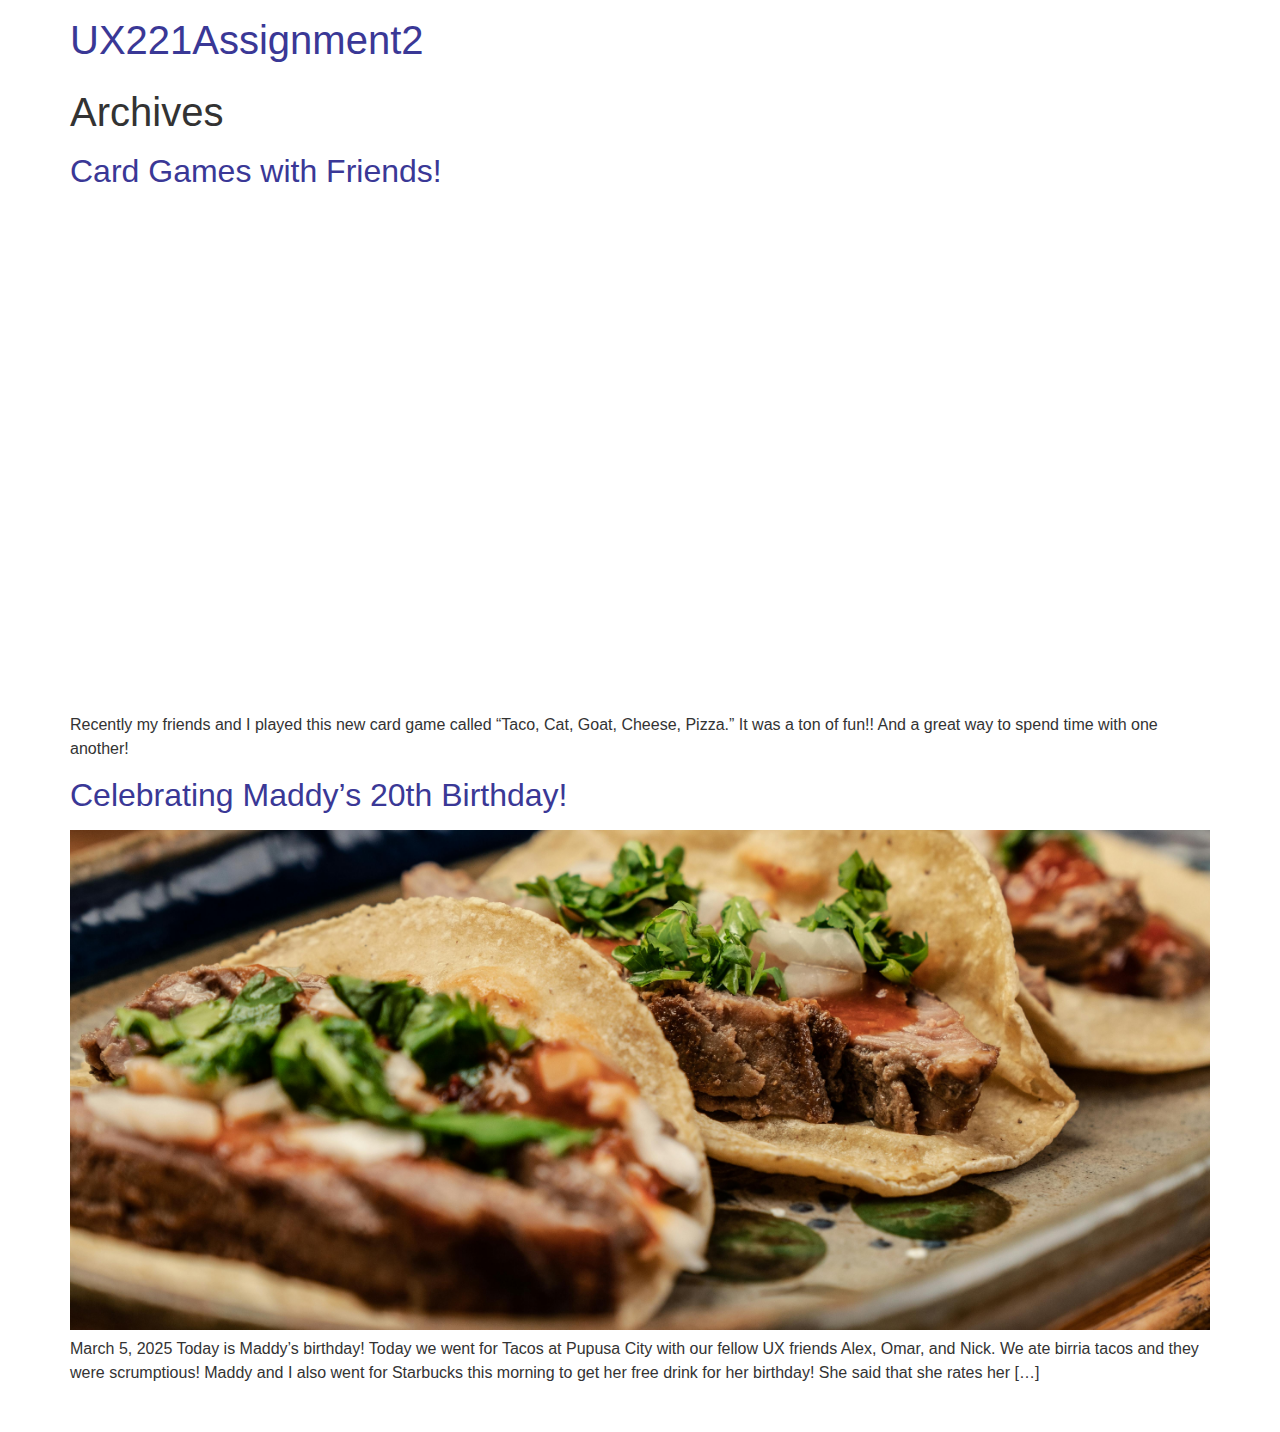
==== commit ca38436c: "deploy: e6c0a22b6531f33551885008e30f2ca697ba3f1c" ====
--- a/index.html
+++ b/index.html
@@ -34,9 +34,12 @@
 :root{--wp--preset--aspect-ratio--square: 1;--wp--preset--aspect-ratio--4-3: 4/3;--wp--preset--aspect-ratio--3-4: 3/4;--wp--preset--aspect-ratio--3-2: 3/2;--wp--preset--aspect-ratio--2-3: 2/3;--wp--preset--aspect-ratio--16-9: 16/9;--wp--preset--aspect-ratio--9-16: 9/16;--wp--preset--color--black: #000000;--wp--preset--color--cyan-bluish-gray: #abb8c3;--wp--preset--color--white: #ffffff;--wp--preset--color--pale-pink: #f78da7;--wp--preset--color--vivid-red: #cf2e2e;--wp--preset--color--luminous-vivid-orange: #ff6900;--wp--preset--color--luminous-vivid-amber: #fcb900;--wp--preset--color--light-green-cyan: #7bdcb5;--wp--preset--color--vivid-green-cyan: #00d084;--wp--preset--color--pale-cyan-blue: #8ed1fc;--wp--preset--color--vivid-cyan-blue: #0693e3;--wp--preset--color--vivid-purple: #9b51e0;--wp--preset--gradient--vivid-cyan-blue-to-vivid-purple: linear-gradient(135deg,rgba(6,147,227,1) 0%,rgb(155,81,224) 100%);--wp--preset--gradient--light-green-cyan-to-vivid-green-cyan: linear-gradient(135deg,rgb(122,220,180) 0%,rgb(0,208,130) 100%);--wp--preset--gradient--luminous-vivid-amber-to-luminous-vivid-orange: linear-gradient(135deg,rgba(252,185,0,1) 0%,rgba(255,105,0,1) 100%);--wp--preset--gradient--luminous-vivid-orange-to-vivid-red: linear-gradient(135deg,rgba(255,105,0,1) 0%,rgb(207,46,46) 100%);--wp--preset--gradient--very-light-gray-to-cyan-bluish-gray: linear-gradient(135deg,rgb(238,238,238) 0%,rgb(169,184,195) 100%);--wp--preset--gradient--cool-to-warm-spectrum: linear-gradient(135deg,rgb(74,234,220) 0%,rgb(151,120,209) 20%,rgb(207,42,186) 40%,rgb(238,44,130) 60%,rgb(251,105,98) 80%,rgb(254,248,76) 100%);--wp--preset--gradient--blush-light-purple: linear-gradient(135deg,rgb(255,206,236) 0%,rgb(152,150,240) 100%);--wp--preset--gradient--blush-bordeaux: linear-gradient(135deg,rgb(254,205,165) 0%,rgb(254,45,45) 50%,rgb(107,0,62) 100%);--wp--preset--gradient--luminous-dusk: linear-gradient(135deg,rgb(255,203,112) 0%,rgb(199,81,192) 50%,rgb(65,88,208) 100%);--wp--preset--gradient--pale-ocean: linear-gradient(135deg,rgb(255,245,203) 0%,rgb(182,227,212) 50%,rgb(51,167,181) 100%);--wp--preset--gradient--electric-grass: linear-gradient(135deg,rgb(202,248,128) 0%,rgb(113,206,126) 100%);--wp--preset--gradient--midnight: linear-gradient(135deg,rgb(2,3,129) 0%,rgb(40,116,252) 100%);--wp--preset--font-size--small: 13px;--wp--preset--font-size--medium: 20px;--wp--preset--font-size--large: 36px;--wp--preset--font-size--x-large: 42px;--wp--preset--spacing--20: 0.44rem;--wp--preset--spacing--30: 0.67rem;--wp--preset--spacing--40: 1rem;--wp--preset--spacing--50: 1.5rem;--wp--preset--spacing--60: 2.25rem;--wp--preset--spacing--70: 3.38rem;--wp--preset--spacing--80: 5.06rem;--wp--preset--shadow--natural: 6px 6px 9px rgba(0, 0, 0, 0.2);--wp--preset--shadow--deep: 12px 12px 50px rgba(0, 0, 0, 0.4);--wp--preset--shadow--sharp: 6px 6px 0px rgba(0, 0, 0, 0.2);--wp--preset--shadow--outlined: 6px 6px 0px -3px rgba(255, 255, 255, 1), 6px 6px rgba(0, 0, 0, 1);--wp--preset--shadow--crisp: 6px 6px 0px rgba(0, 0, 0, 1);}:root { --wp--style--global--content-size: 800px;--wp--style--global--wide-size: 1200px; }:where(body) { margin: 0; }.wp-site-blocks > .alignleft { float: left; margin-right: 2em; }.wp-site-blocks > .alignright { float: right; margin-left: 2em; }.wp-site-blocks > .aligncenter { justify-content: center; margin-left: auto; margin-right: auto; }:where(.wp-site-blocks) > * { margin-block-start: 24px; margin-block-end: 0; }:where(.wp-site-blocks) > :first-child { margin-block-start: 0; }:where(.wp-site-blocks) > :last-child { margin-block-end: 0; }:root { --wp--style--block-gap: 24px; }:root :where(.is-layout-flow) > :first-child{margin-block-start: 0;}:root :where(.is-layout-flow) > :last-child{margin-block-end: 0;}:root :where(.is-layout-flow) > *{margin-block-start: 24px;margin-block-end: 0;}:root :where(.is-layout-constrained) > :first-child{margin-block-start: 0;}:root :where(.is-layout-constrained) > :last-child{margin-block-end: 0;}:root :where(.is-layout-constrained) > *{margin-block-start: 24px;margin-block-end: 0;}:root :where(.is-layout-flex){gap: 24px;}:root :where(.is-layout-grid){gap: 24px;}.is-layout-flow > .alignleft{float: left;margin-inline-start: 0;margin-inline-end: 2em;}.is-layout-flow > .alignright{float: right;margin-inline-start: 2em;margin-inline-end: 0;}.is-layout-flow > .aligncenter{margin-left: auto !important;margin-right: auto !important;}.is-layout-constrained > .alignleft{float: left;margin-inline-start: 0;margin-inline-end: 2em;}.is-layout-constrained > .alignright{float: right;margin-inline-start: 2em;margin-inline-end: 0;}.is-layout-constrained > .aligncenter{margin-left: auto !important;margin-right: auto !important;}.is-layout-constrained > :where(:not(.alignleft):not(.alignright):not(.alignfull)){max-width: var(--wp--style--global--content-size);margin-left: auto !important;margin-right: auto !important;}.is-layout-constrained > .alignwide{max-width: var(--wp--style--global--wide-size);}body .is-layout-flex{display: flex;}.is-layout-flex{flex-wrap: wrap;align-items: center;}.is-layout-flex > :is(*, div){margin: 0;}body .is-layout-grid{display: grid;}.is-layout-grid > :is(*, div){margin: 0;}body{padding-top: 0px;padding-right: 0px;padding-bottom: 0px;padding-left: 0px;}a:where(:not(.wp-element-button)){text-decoration: underline;}:root :where(.wp-element-button, .wp-block-button__link){background-color: #32373c;border-width: 0;color: #fff;font-family: inherit;font-size: inherit;line-height: inherit;padding: calc(0.667em + 2px) calc(1.333em + 2px);text-decoration: none;}.has-black-color{color: var(--wp--preset--color--black) !important;}.has-cyan-bluish-gray-color{color: var(--wp--preset--color--cyan-bluish-gray) !important;}.has-white-color{color: var(--wp--preset--color--white) !important;}.has-pale-pink-color{color: var(--wp--preset--color--pale-pink) !important;}.has-vivid-red-color{color: var(--wp--preset--color--vivid-red) !important;}.has-luminous-vivid-orange-color{color: var(--wp--preset--color--luminous-vivid-orange) !important;}.has-luminous-vivid-amber-color{color: var(--wp--preset--color--luminous-vivid-amber) !important;}.has-light-green-cyan-color{color: var(--wp--preset--color--light-green-cyan) !important;}.has-vivid-green-cyan-color{color: var(--wp--preset--color--vivid-green-cyan) !important;}.has-pale-cyan-blue-color{color: var(--wp--preset--color--pale-cyan-blue) !important;}.has-vivid-cyan-blue-color{color: var(--wp--preset--color--vivid-cyan-blue) !important;}.has-vivid-purple-color{color: var(--wp--preset--color--vivid-purple) !important;}.has-black-background-color{background-color: var(--wp--preset--color--black) !important;}.has-cyan-bluish-gray-background-color{background-color: var(--wp--preset--color--cyan-bluish-gray) !important;}.has-white-background-color{background-color: var(--wp--preset--color--white) !important;}.has-pale-pink-background-color{background-color: var(--wp--preset--color--pale-pink) !important;}.has-vivid-red-background-color{background-color: var(--wp--preset--color--vivid-red) !important;}.has-luminous-vivid-orange-background-color{background-color: var(--wp--preset--color--luminous-vivid-orange) !important;}.has-luminous-vivid-amber-background-color{background-color: var(--wp--preset--color--luminous-vivid-amber) !important;}.has-light-green-cyan-background-color{background-color: var(--wp--preset--color--light-green-cyan) !important;}.has-vivid-green-cyan-background-color{background-color: var(--wp--preset--color--vivid-green-cyan) !important;}.has-pale-cyan-blue-background-color{background-color: var(--wp--preset--color--pale-cyan-blue) !important;}.has-vivid-cyan-blue-background-color{background-color: var(--wp--preset--color--vivid-cyan-blue) !important;}.has-vivid-purple-background-color{background-color: var(--wp--preset--color--vivid-purple) !important;}.has-black-border-color{border-color: var(--wp--preset--color--black) !important;}.has-cyan-bluish-gray-border-color{border-color: var(--wp--preset--color--cyan-bluish-gray) !important;}.has-white-border-color{border-color: var(--wp--preset--color--white) !important;}.has-pale-pink-border-color{border-color: var(--wp--preset--color--pale-pink) !important;}.has-vivid-red-border-color{border-color: var(--wp--preset--color--vivid-red) !important;}.has-luminous-vivid-orange-border-color{border-color: var(--wp--preset--color--luminous-vivid-orange) !important;}.has-luminous-vivid-amber-border-color{border-color: var(--wp--preset--color--luminous-vivid-amber) !important;}.has-light-green-cyan-border-color{border-color: var(--wp--preset--color--light-green-cyan) !important;}.has-vivid-green-cyan-border-color{border-color: var(--wp--preset--color--vivid-green-cyan) !important;}.has-pale-cyan-blue-border-color{border-color: var(--wp--preset--color--pale-cyan-blue) !important;}.has-vivid-cyan-blue-border-color{border-color: var(--wp--preset--color--vivid-cyan-blue) !important;}.has-vivid-purple-border-color{border-color: var(--wp--preset--color--vivid-purple) !important;}.has-vivid-cyan-blue-to-vivid-purple-gradient-background{background: var(--wp--preset--gradient--vivid-cyan-blue-to-vivid-purple) !important;}.has-light-green-cyan-to-vivid-green-cyan-gradient-background{background: var(--wp--preset--gradient--light-green-cyan-to-vivid-green-cyan) !important;}.has-luminous-vivid-amber-to-luminous-vivid-orange-gradient-background{background: var(--wp--preset--gradient--luminous-vivid-amber-to-luminous-vivid-orange) !important;}.has-luminous-vivid-orange-to-vivid-red-gradient-background{background: var(--wp--preset--gradient--luminous-vivid-orange-to-vivid-red) !important;}.has-very-light-gray-to-cyan-bluish-gray-gradient-background{background: var(--wp--preset--gradient--very-light-gray-to-cyan-bluish-gray) !important;}.has-cool-to-warm-spectrum-gradient-background{background: var(--wp--preset--gradient--cool-to-warm-spectrum) !important;}.has-blush-light-purple-gradient-background{background: var(--wp--preset--gradient--blush-light-purple) !important;}.has-blush-bordeaux-gradient-background{background: var(--wp--preset--gradient--blush-bordeaux) !important;}.has-luminous-dusk-gradient-background{background: var(--wp--preset--gradient--luminous-dusk) !important;}.has-pale-ocean-gradient-background{background: var(--wp--preset--gradient--pale-ocean) !important;}.has-electric-grass-gradient-background{background: var(--wp--preset--gradient--electric-grass) !important;}.has-midnight-gradient-background{background: var(--wp--preset--gradient--midnight) !important;}.has-small-font-size{font-size: var(--wp--preset--font-size--small) !important;}.has-medium-font-size{font-size: var(--wp--preset--font-size--medium) !important;}.has-large-font-size{font-size: var(--wp--preset--font-size--large) !important;}.has-x-large-font-size{font-size: var(--wp--preset--font-size--x-large) !important;}
 :root :where(.wp-block-pullquote){font-size: 1.5em;line-height: 1.6;}
 </style>
+<link rel='stylesheet' id='parent-style-css' href='/wp-content/themes/hello-elementor/style.css?ver=6.7.2' media='all' />
+<link rel='stylesheet' id='child-style-css' href='/wp-content/themes/pink/style.css?ver=6.7.2' media='all' />
 <link rel='stylesheet' id='hello-elementor-css' href='/wp-content/themes/hello-elementor/style.min.css?ver=3.3.0' media='all' />
 <link rel='stylesheet' id='hello-elementor-theme-style-css' href='/wp-content/themes/hello-elementor/theme.min.css?ver=3.3.0' media='all' />
 <link rel='stylesheet' id='hello-elementor-header-footer-css' href='/wp-content/themes/hello-elementor/header-footer.min.css?ver=3.3.0' media='all' />
+<script src="/wp-content/themes/pink/customElements.js?ver=6.7.2" id="custom_javascript-js"></script>
 <link rel="https://api.w.org/" href="/wp-json/" /><link rel="EditURI" type="application/rsd+xml" title="RSD" href="/xmlrpc.php?rsd" />
 <meta name="generator" content="WordPress 6.7.2" />
 </head>
--- a/wp-content/themes/hello-elementor/style.css
+++ b/wp-content/themes/hello-elementor/style.css
@@ -0,0 +1,582 @@
+/*
+	Theme Name: Hello Elementor
+	Theme URI: https://elementor.com/hello-theme/?utm_source=wp-themes&utm_campaign=theme-uri&utm_medium=wp-dash
+	Description: Hello Elementor is a lightweight and minimalist WordPress theme that was built specifically to work seamlessly with the Elementor site builder plugin. The theme is free, open-source, and designed for users who want a flexible, easy-to-use, and customizable website. The theme, which is optimized for performance, provides a solid foundation for users to build their own unique designs using the Elementor drag-and-drop site builder. Its simplicity and flexibility make it a great choice for both beginners and experienced Web Creators.
+	Author: Elementor Team
+	Author URI: https://elementor.com/?utm_source=wp-themes&utm_campaign=author-uri&utm_medium=wp-dash
+	Version: 3.3.0
+	Stable tag: 3.3.0
+	Requires at least: 6.0
+	Tested up to: 6.7
+	Requires PHP: 7.4
+	License: GNU General Public License v3 or later.
+	License URI: https://www.gnu.org/licenses/gpl-3.0.html
+	Text Domain: hello-elementor
+	Tags: accessibility-ready, flexible-header, custom-colors, custom-menu, custom-logo, featured-images, rtl-language-support, threaded-comments, translation-ready,
+*/
+/**
+ * Loading first in the style.scss & classic-editor.scss
+ */
+/**
+* Document basic styling
+* Inspired by Normalize.css, HTML5 Boilerplate & Bootstrap Reboot Projects under MIT License
+ */
+/**
+ * 1. Correct the line height in all browsers.
+ * 2. Prevent adjustments of font size after orientation changes in iOS.
+ * 3. Change from `box-sizing: content-box` so that `width` is not affected by `padding` or `border`.
+ */
+html {
+  line-height: 1.15; /* 1 */
+  -webkit-text-size-adjust: 100%; /* 2 */
+}
+
+*,
+*::before,
+*::after {
+  box-sizing: border-box; /* 3 */
+}
+
+/* Sections
+ */
+body {
+  margin: 0;
+  font-family: -apple-system, BlinkMacSystemFont, "Segoe UI", Roboto, "Helvetica Neue", Arial, "Noto Sans", sans-serif, "Apple Color Emoji", "Segoe UI Emoji", "Segoe UI Symbol", "Noto Color Emoji";
+  font-size: 1rem;
+  font-weight: 400;
+  line-height: 1.5;
+  color: #333333;
+  background-color: #fff;
+  -webkit-font-smoothing: antialiased;
+  -moz-osx-font-smoothing: grayscale;
+}
+
+/**
+ * Correct the font size and margin on `h1` elements within `section` and
+ * `article` contexts in Chrome, Firefox, and Safari.
+ */
+h1, h2, h3, h4, h5, h6 {
+  margin-block-start: 0.5rem;
+  margin-block-end: 1rem;
+  font-family: inherit;
+  font-weight: 500;
+  line-height: 1.2;
+  color: inherit;
+}
+
+h1 {
+  font-size: 2.5rem;
+}
+
+h2 {
+  font-size: 2rem;
+}
+
+h3 {
+  font-size: 1.75rem;
+}
+
+h4 {
+  font-size: 1.5rem;
+}
+
+h5 {
+  font-size: 1.25rem;
+}
+
+h6 {
+  font-size: 1rem;
+}
+
+p {
+  margin-block-start: 0;
+  margin-block-end: 0.9rem;
+}
+
+/* Grouping content
+ */
+/**
+ * 1. Add the correct box sizing in Firefox.
+ * 2. Show the overflow in Edge and IE.
+ */
+hr {
+  box-sizing: content-box; /* 1 */
+  height: 0; /* 1 */
+  overflow: visible; /* 2 */
+}
+
+/**
+ * 1. Correct the inheritance and scaling of font size in all browsers.
+ * 2. Correct the odd `em` font sizing in all browsers.
+ */
+pre {
+  font-family: monospace, monospace; /* 1 */
+  font-size: 1em; /* 2 */
+  white-space: pre-wrap;
+}
+
+/* Text-level semantics
+ */
+a {
+  background-color: transparent;
+  text-decoration: none;
+  color: #CC3366;
+}
+a:hover, a:active {
+  color: #333366;
+}
+a:not([href]):not([tabindex]) {
+  color: inherit;
+  text-decoration: none;
+}
+a:not([href]):not([tabindex]):hover, a:not([href]):not([tabindex]):focus {
+  color: inherit;
+  text-decoration: none;
+}
+a:not([href]):not([tabindex]):focus {
+  outline: 0;
+}
+
+/**
+ * 1. Remove the bottom border in Chrome 57-
+ * 2. Add the correct text decoration in Chrome, Edge, IE, Opera, and Safari.
+ */
+abbr[title] {
+  border-block-end: none; /* 1 */
+  -webkit-text-decoration: underline dotted;
+          text-decoration: underline dotted; /* 2 */
+}
+
+/**
+ * Add the correct font weight in Chrome, Edge, and Safari.
+ */
+b,
+strong {
+  font-weight: bolder;
+}
+
+/**
+ * 1. Correct the inheritance and scaling of font size in all browsers.
+ * 2. Correct the odd `em` font sizing in all browsers.
+ */
+code,
+kbd,
+samp {
+  font-family: monospace, monospace; /* 1 */
+  font-size: 1em; /* 2 */
+}
+
+/**
+ * Add the correct font size in all browsers.
+ */
+small {
+  font-size: 80%;
+}
+
+/**
+ * Prevent `sub` and `sup` elements from affecting the line height in
+ * all browsers.
+ */
+sub,
+sup {
+  font-size: 75%;
+  line-height: 0;
+  position: relative;
+  vertical-align: baseline;
+}
+
+sub {
+  bottom: -0.25em;
+}
+
+sup {
+  top: -0.5em;
+}
+
+/* Embedded content
+ */
+/**
+ * Remove the border on images inside links in IE 10.
+ */
+img {
+  border-style: none;
+  height: auto;
+  max-width: 100%;
+}
+
+/* Interactive
+ */
+/*
+ * Add the correct display in Edge, IE 10+, and Firefox.
+ */
+details {
+  display: block;
+}
+
+/*
+ * Add the correct display in all browsers.
+ */
+summary {
+  display: list-item;
+}
+
+figcaption {
+  font-size: 16px;
+  color: #333333;
+  line-height: 1.4;
+  font-style: italic;
+  font-weight: 400;
+}
+
+/* Misc
+ */
+/**
+ * Add the correct display in IE 10+.
+ */
+template {
+  display: none;
+}
+
+/**
+ * Add the correct display in IE 10.
+ */
+[hidden] {
+  display: none;
+}
+
+/* Print
+ */
+@media print {
+  *,
+  *:before,
+  *:after {
+    background: transparent !important;
+    color: #000 !important; /* Black prints faster */
+    box-shadow: none !important;
+    text-shadow: none !important;
+  }
+  a,
+  a:visited {
+    text-decoration: underline;
+  }
+  a[href]:after {
+    content: " (" attr(href) ")";
+  }
+  abbr[title]:after {
+    content: " (" attr(title) ")";
+  }
+  a[href^="#"]:after,
+  a[href^="javascript:"]:after {
+    content: "";
+  }
+  pre {
+    white-space: pre-wrap !important;
+  }
+  pre,
+  blockquote {
+    -moz-column-break-inside: avoid;
+         break-inside: avoid;
+    border: 1px solid #cccccc;
+  }
+  thead {
+    display: table-header-group;
+  }
+  tr,
+  img {
+    -moz-column-break-inside: avoid;
+         break-inside: avoid;
+  }
+  p,
+  h2,
+  h3 {
+    orphans: 3;
+    widows: 3;
+  }
+  h2,
+  h3 {
+    -moz-column-break-after: avoid;
+         break-after: avoid;
+  }
+}
+/**
+ * Form styling
+ */
+label {
+  display: inline-block;
+  line-height: 1;
+  vertical-align: middle;
+}
+
+/**
+ * 1. Change the font styles in all browsers.
+ * 2. Remove the margin in Firefox and Safari.
+ */
+button,
+input,
+optgroup,
+select,
+textarea {
+  font-family: inherit; /* 1 */
+  font-size: 1rem; /* 1 */
+  line-height: 1.5; /* 1 */
+  margin: 0; /* 2 */
+}
+
+input[type=text],
+input[type=date],
+input[type=email],
+input[type=number],
+input[type=password],
+input[type=search],
+input[type=tel],
+input[type=url],
+select,
+textarea {
+  width: 100%;
+  border: solid 1px #666666;
+  border-radius: 3px;
+  padding: 0.5rem 1rem;
+  transition: all 0.3s;
+}
+input[type=text]:focus,
+input[type=date]:focus,
+input[type=email]:focus,
+input[type=number]:focus,
+input[type=password]:focus,
+input[type=search]:focus,
+input[type=tel]:focus,
+input[type=url]:focus,
+select:focus,
+textarea:focus {
+  border-color: #333333;
+}
+
+/**
+ * Show the overflow in IE.
+ * 1. Show the overflow in Edge.
+ */
+button,
+input { /* 1 */
+  overflow: visible;
+}
+
+/**
+ * Remove the inheritance of text transform in Edge, Firefox, and IE.
+ * 1. Remove the inheritance of text transform in Firefox.
+ */
+button,
+select { /* 1 */
+  text-transform: none;
+}
+
+/**
+ * Correct the inability to style clickable types in iOS and Safari.
+ */
+button,
+[type=button],
+[type=reset],
+[type=submit] {
+  width: auto;
+  -webkit-appearance: button;
+}
+
+/**
+ * Restore the focus styles unset by the previous rule.
+ */
+button,
+[type=submit],
+[type=button] {
+  display: inline-block;
+  font-weight: 400;
+  color: #CC3366;
+  text-align: center;
+  white-space: nowrap;
+  -webkit-user-select: none;
+     -moz-user-select: none;
+          user-select: none;
+  background-color: transparent;
+  border: 1px solid #CC3366;
+  padding: 0.5rem 1rem;
+  font-size: 1rem;
+  border-radius: 3px;
+  transition: all 0.3s;
+}
+button:focus:not(:focus-visible),
+[type=submit]:focus:not(:focus-visible),
+[type=button]:focus:not(:focus-visible) {
+  outline: none;
+}
+button:hover, button:focus,
+[type=submit]:hover,
+[type=submit]:focus,
+[type=button]:hover,
+[type=button]:focus {
+  color: #ffffff;
+  background-color: #CC3366;
+  text-decoration: none;
+}
+button:not(:disabled),
+[type=submit]:not(:disabled),
+[type=button]:not(:disabled) {
+  cursor: pointer;
+}
+
+/**
+ * Correct the padding in Firefox.
+ */
+fieldset {
+  padding: 0.35em 0.75em 0.625em;
+}
+
+/**
+ * 1. Correct the text wrapping in Edge and IE.
+ * 2. Correct the color inheritance from `fieldset` elements in IE.
+ * 3. Remove the padding so developers are not caught out when they zero out
+ *    `fieldset` elements in all browsers.
+ */
+legend {
+  box-sizing: border-box; /* 1 */
+  color: inherit; /* 2 */
+  display: table; /* 1 */
+  max-width: 100%; /* 1 */
+  padding: 0; /* 3 */
+  white-space: normal; /* 1 */
+}
+
+/**
+ * Add the correct vertical alignment in Chrome, Firefox, and Opera.
+ */
+progress {
+  vertical-align: baseline;
+}
+
+/**
+ * Remove the default vertical scrollbar in IE 10+.
+ */
+textarea {
+  overflow: auto;
+  resize: vertical;
+}
+
+/**
+ * 1. Add the correct box sizing in IE 10.
+ * 2. Remove the padding in IE 10.
+ */
+[type=checkbox],
+[type=radio] {
+  box-sizing: border-box; /* 1 */
+  padding: 0; /* 2 */
+}
+
+/**
+ * Correct the cursor style of increment and decrement buttons in Chrome.
+ */
+[type=number]::-webkit-inner-spin-button,
+[type=number]::-webkit-outer-spin-button {
+  height: auto;
+}
+
+/**
+ * 1. Correct the odd appearance in Chrome and Safari.
+ * 2. Correct the outline style in Safari.
+ */
+[type=search] {
+  -webkit-appearance: textfield; /* 1 */
+  outline-offset: -2px; /* 2 */
+}
+
+/**
+ * Remove the inner padding in Chrome and Safari on macOS.
+ */
+[type=search]::-webkit-search-decoration {
+  -webkit-appearance: none;
+}
+
+/**
+ * 1. Correct the inability to style clickable types in iOS and Safari.
+ * 2. Change font properties to `inherit` in Safari.
+ */
+::-webkit-file-upload-button {
+  -webkit-appearance: button; /* 1 */
+  font: inherit; /* 2 */
+}
+
+select {
+  display: block;
+}
+
+/**
+ * Table styling
+ */
+table {
+  background-color: transparent;
+  width: 100%;
+  margin-block-end: 15px;
+  font-size: 0.9em;
+  border-spacing: 0;
+  border-collapse: collapse;
+}
+table th,
+table td {
+  padding: 15px;
+  line-height: 1.5;
+  vertical-align: top;
+  border: 1px solid rgba(128, 128, 128, 0.5019607843);
+}
+table th {
+  font-weight: bold;
+}
+table thead th,
+table tfoot th {
+  font-size: 1em;
+}
+table caption + thead tr:first-child th,
+table caption + thead tr:first-child td,
+table colgroup + thead tr:first-child th,
+table colgroup + thead tr:first-child td,
+table thead:first-child tr:first-child th,
+table thead:first-child tr:first-child td {
+  border-block-start: 1px solid rgba(128, 128, 128, 0.5019607843);
+}
+table tbody > tr:nth-child(odd) > td,
+table tbody > tr:nth-child(odd) > th {
+  background-color: rgba(128, 128, 128, 0.0705882353);
+}
+table tbody tr:hover > td,
+table tbody tr:hover > th {
+  background-color: rgba(128, 128, 128, 0.1019607843);
+}
+table tbody + tbody {
+  border-block-start: 2px solid rgba(128, 128, 128, 0.5019607843);
+}
+@media (max-width: 767px) {
+  table table {
+    font-size: 0.8em;
+  }
+  table table th,
+  table table td {
+    padding: 7px;
+    line-height: 1.3;
+  }
+  table table th {
+    font-weight: 400;
+  }
+}
+
+/**
+ * List styling
+ */
+dl,
+dt,
+dd,
+ol,
+ul,
+li {
+  margin-block-start: 0;
+  margin-block-end: 0;
+  border: 0;
+  outline: 0;
+  font-size: 100%;
+  vertical-align: baseline;
+  background: transparent;
+}--- a/wp-content/themes/pink/style.css
+++ b/wp-content/themes/pink/style.css
@@ -0,0 +1,12 @@
+/*
+Theme Name:     Pink
+Description:    
+Author:         kkanashiro
+Template:       hello-elementor
+
+(optional values you can add: Theme URI, Author URI, Version, License, License URI, Tags, Text Domain)
+*/
+
+#site-header a, #content a{
+    color: #3a3896
+}
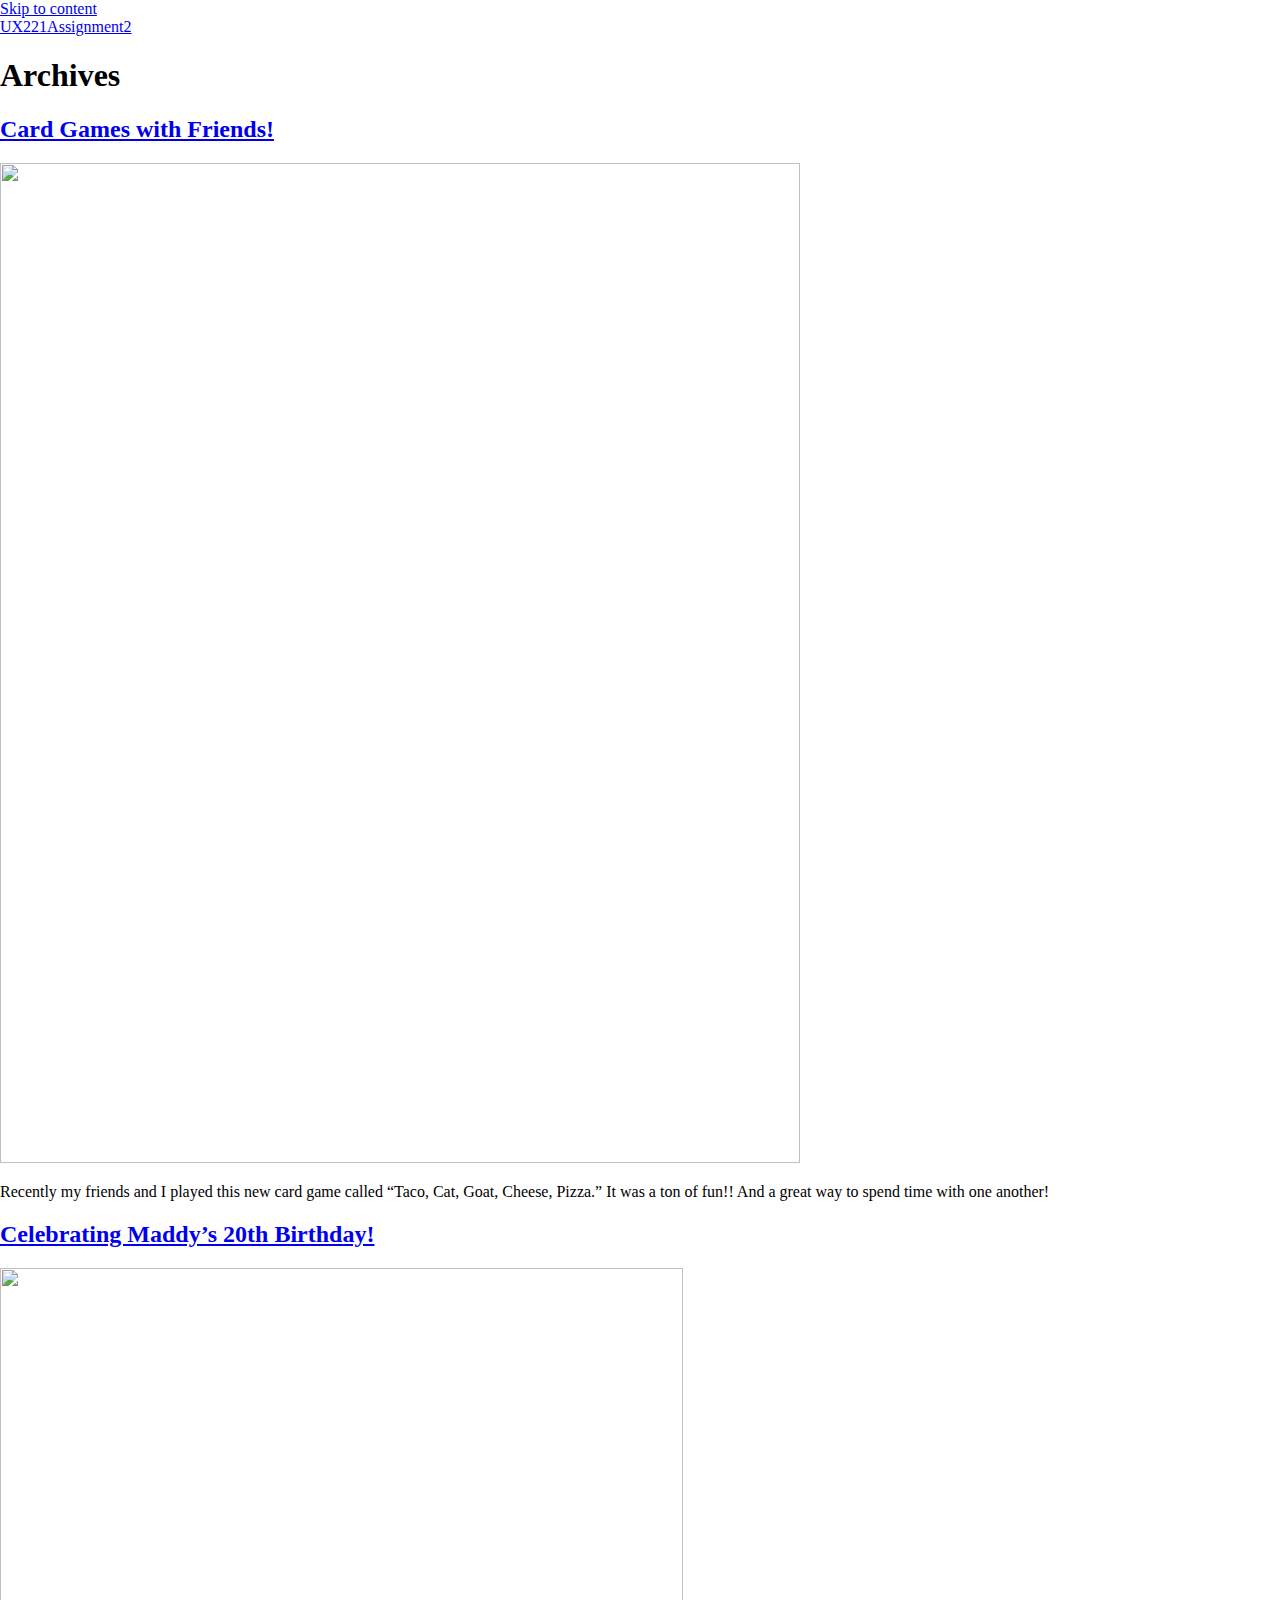
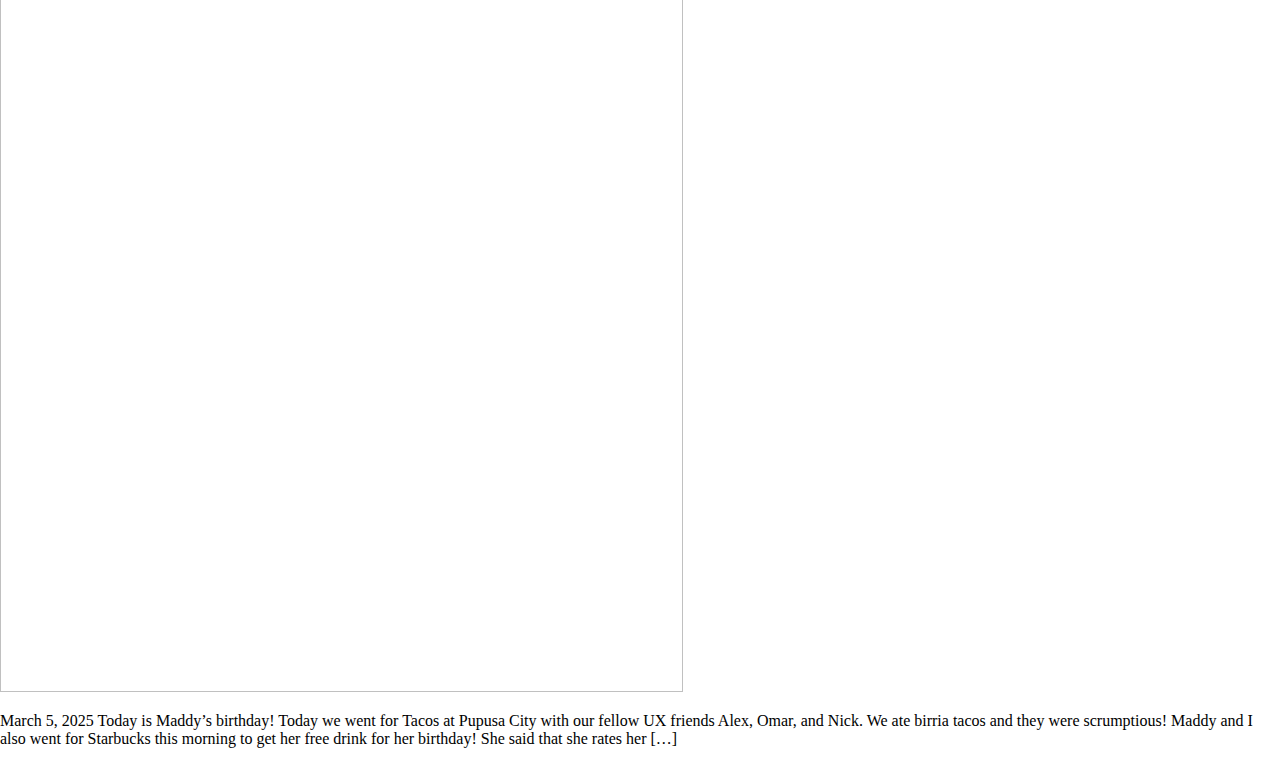
==== commit f5ae3274: "deploy: b92e9efdc9248ee94f72d6a41193f88348512008" ====
--- a/index.html
+++ b/index.html
@@ -8,10 +8,10 @@
 <meta name='robots' content='max-image-preview:large' />
 	<style>img:is([sizes="auto" i], [sizes^="auto," i]) { contain-intrinsic-size: 3000px 1500px }</style>
 	<link rel='dns-prefetch' href='//localhost' />
-<link rel="alternate" type="application/rss+xml" title="UX221Assignment2 &raquo; Feed" href="/feed/" />
-<link rel="alternate" type="application/rss+xml" title="UX221Assignment2 &raquo; Comments Feed" href="/comments/feed/" />
+<link rel="alternate" type="application/rss+xml" title="UX221Assignment2 &raquo; Feed" href="/UX221Assignment2/feed/" />
+<link rel="alternate" type="application/rss+xml" title="UX221Assignment2 &raquo; Comments Feed" href="/UX221Assignment2/comments/feed/" />
 <script>
-window._wpemojiSettings = {"baseUrl":"https:\/\/s.w.org\/images\/core\/emoji\/15.0.3\/72x72\/","ext":".png","svgUrl":"https:\/\/s.w.org\/images\/core\/emoji\/15.0.3\/svg\/","svgExt":".svg","source":{"concatemoji":"/wp-includes\/js\/wp-emoji-release.min.js?ver=6.7.2"}};
+window._wpemojiSettings = {"baseUrl":"https:\/\/s.w.org\/images\/core\/emoji\/15.0.3\/72x72\/","ext":".png","svgUrl":"https:\/\/s.w.org\/images\/core\/emoji\/15.0.3\/svg\/","svgExt":".svg","source":{"concatemoji":"/UX221Assignment2/wp-includes\/js\/wp-emoji-release.min.js?ver=6.7.2"}};
 /*! This file is auto-generated */
 !function(i,n){var o,s,e;function c(e){try{var t={supportTests:e,timestamp:(new Date).valueOf()};sessionStorage.setItem(o,JSON.stringify(t))}catch(e){}}function p(e,t,n){e.clearRect(0,0,e.canvas.width,e.canvas.height),e.fillText(t,0,0);var t=new Uint32Array(e.getImageData(0,0,e.canvas.width,e.canvas.height).data),r=(e.clearRect(0,0,e.canvas.width,e.canvas.height),e.fillText(n,0,0),new Uint32Array(e.getImageData(0,0,e.canvas.width,e.canvas.height).data));return t.every(function(e,t){return e===r[t]})}function u(e,t,n){switch(t){case"flag":return n(e,"\ud83c\udff3\ufe0f\u200d\u26a7\ufe0f","\ud83c\udff3\ufe0f\u200b\u26a7\ufe0f")?!1:!n(e,"\ud83c\uddfa\ud83c\uddf3","\ud83c\uddfa\u200b\ud83c\uddf3")&&!n(e,"\ud83c\udff4\udb40\udc67\udb40\udc62\udb40\udc65\udb40\udc6e\udb40\udc67\udb40\udc7f","\ud83c\udff4\u200b\udb40\udc67\u200b\udb40\udc62\u200b\udb40\udc65\u200b\udb40\udc6e\u200b\udb40\udc67\u200b\udb40\udc7f");case"emoji":return!n(e,"\ud83d\udc26\u200d\u2b1b","\ud83d\udc26\u200b\u2b1b")}return!1}function f(e,t,n){var r="undefined"!=typeof WorkerGlobalScope&&self instanceof WorkerGlobalScope?new OffscreenCanvas(300,150):i.createElement("canvas"),a=r.getContext("2d",{willReadFrequently:!0}),o=(a.textBaseline="top",a.font="600 32px Arial",{});return e.forEach(function(e){o[e]=t(a,e,n)}),o}function t(e){var t=i.createElement("script");t.src=e,t.defer=!0,i.head.appendChild(t)}"undefined"!=typeof Promise&&(o="wpEmojiSettingsSupports",s=["flag","emoji"],n.supports={everything:!0,everythingExceptFlag:!0},e=new Promise(function(e){i.addEventListener("DOMContentLoaded",e,{once:!0})}),new Promise(function(t){var n=function(){try{var e=JSON.parse(sessionStorage.getItem(o));if("object"==typeof e&&"number"==typeof e.timestamp&&(new Date).valueOf()<e.timestamp+604800&&"object"==typeof e.supportTests)return e.supportTests}catch(e){}return null}();if(!n){if("undefined"!=typeof Worker&&"undefined"!=typeof OffscreenCanvas&&"undefined"!=typeof URL&&URL.createObjectURL&&"undefined"!=typeof Blob)try{var e="postMessage("+f.toString()+"("+[JSON.stringify(s),u.toString(),p.toString()].join(",")+"));",r=new Blob([e],{type:"text/javascript"}),a=new Worker(URL.createObjectURL(r),{name:"wpTestEmojiSupports"});return void(a.onmessage=function(e){c(n=e.data),a.terminate(),t(n)})}catch(e){}c(n=f(s,u,p))}t(n)}).then(function(e){for(var t in e)n.supports[t]=e[t],n.supports.everything=n.supports.everything&&n.supports[t],"flag"!==t&&(n.supports.everythingExceptFlag=n.supports.everythingExceptFlag&&n.supports[t]);n.supports.everythingExceptFlag=n.supports.everythingExceptFlag&&!n.supports.flag,n.DOMReady=!1,n.readyCallback=function(){n.DOMReady=!0}}).then(function(){return e}).then(function(){var e;n.supports.everything||(n.readyCallback(),(e=n.source||{}).concatemoji?t(e.concatemoji):e.wpemoji&&e.twemoji&&(t(e.twemoji),t(e.wpemoji)))}))}((window,document),window._wpemojiSettings);
 </script>
@@ -29,18 +29,18 @@
 		padding: 0 !important;
 	}
 </style>
-<link rel='stylesheet' id='wp-block-library-css' href='/wp-includes/css/dist/block-library/style.min.css?ver=6.7.2' media='all' />
+<link rel='stylesheet' id='wp-block-library-css' href='/UX221Assignment2/wp-includes/css/dist/block-library/style.min.css?ver=6.7.2' media='all' />
 <style id='global-styles-inline-css'>
 :root{--wp--preset--aspect-ratio--square: 1;--wp--preset--aspect-ratio--4-3: 4/3;--wp--preset--aspect-ratio--3-4: 3/4;--wp--preset--aspect-ratio--3-2: 3/2;--wp--preset--aspect-ratio--2-3: 2/3;--wp--preset--aspect-ratio--16-9: 16/9;--wp--preset--aspect-ratio--9-16: 9/16;--wp--preset--color--black: #000000;--wp--preset--color--cyan-bluish-gray: #abb8c3;--wp--preset--color--white: #ffffff;--wp--preset--color--pale-pink: #f78da7;--wp--preset--color--vivid-red: #cf2e2e;--wp--preset--color--luminous-vivid-orange: #ff6900;--wp--preset--color--luminous-vivid-amber: #fcb900;--wp--preset--color--light-green-cyan: #7bdcb5;--wp--preset--color--vivid-green-cyan: #00d084;--wp--preset--color--pale-cyan-blue: #8ed1fc;--wp--preset--color--vivid-cyan-blue: #0693e3;--wp--preset--color--vivid-purple: #9b51e0;--wp--preset--gradient--vivid-cyan-blue-to-vivid-purple: linear-gradient(135deg,rgba(6,147,227,1) 0%,rgb(155,81,224) 100%);--wp--preset--gradient--light-green-cyan-to-vivid-green-cyan: linear-gradient(135deg,rgb(122,220,180) 0%,rgb(0,208,130) 100%);--wp--preset--gradient--luminous-vivid-amber-to-luminous-vivid-orange: linear-gradient(135deg,rgba(252,185,0,1) 0%,rgba(255,105,0,1) 100%);--wp--preset--gradient--luminous-vivid-orange-to-vivid-red: linear-gradient(135deg,rgba(255,105,0,1) 0%,rgb(207,46,46) 100%);--wp--preset--gradient--very-light-gray-to-cyan-bluish-gray: linear-gradient(135deg,rgb(238,238,238) 0%,rgb(169,184,195) 100%);--wp--preset--gradient--cool-to-warm-spectrum: linear-gradient(135deg,rgb(74,234,220) 0%,rgb(151,120,209) 20%,rgb(207,42,186) 40%,rgb(238,44,130) 60%,rgb(251,105,98) 80%,rgb(254,248,76) 100%);--wp--preset--gradient--blush-light-purple: linear-gradient(135deg,rgb(255,206,236) 0%,rgb(152,150,240) 100%);--wp--preset--gradient--blush-bordeaux: linear-gradient(135deg,rgb(254,205,165) 0%,rgb(254,45,45) 50%,rgb(107,0,62) 100%);--wp--preset--gradient--luminous-dusk: linear-gradient(135deg,rgb(255,203,112) 0%,rgb(199,81,192) 50%,rgb(65,88,208) 100%);--wp--preset--gradient--pale-ocean: linear-gradient(135deg,rgb(255,245,203) 0%,rgb(182,227,212) 50%,rgb(51,167,181) 100%);--wp--preset--gradient--electric-grass: linear-gradient(135deg,rgb(202,248,128) 0%,rgb(113,206,126) 100%);--wp--preset--gradient--midnight: linear-gradient(135deg,rgb(2,3,129) 0%,rgb(40,116,252) 100%);--wp--preset--font-size--small: 13px;--wp--preset--font-size--medium: 20px;--wp--preset--font-size--large: 36px;--wp--preset--font-size--x-large: 42px;--wp--preset--spacing--20: 0.44rem;--wp--preset--spacing--30: 0.67rem;--wp--preset--spacing--40: 1rem;--wp--preset--spacing--50: 1.5rem;--wp--preset--spacing--60: 2.25rem;--wp--preset--spacing--70: 3.38rem;--wp--preset--spacing--80: 5.06rem;--wp--preset--shadow--natural: 6px 6px 9px rgba(0, 0, 0, 0.2);--wp--preset--shadow--deep: 12px 12px 50px rgba(0, 0, 0, 0.4);--wp--preset--shadow--sharp: 6px 6px 0px rgba(0, 0, 0, 0.2);--wp--preset--shadow--outlined: 6px 6px 0px -3px rgba(255, 255, 255, 1), 6px 6px rgba(0, 0, 0, 1);--wp--preset--shadow--crisp: 6px 6px 0px rgba(0, 0, 0, 1);}:root { --wp--style--global--content-size: 800px;--wp--style--global--wide-size: 1200px; }:where(body) { margin: 0; }.wp-site-blocks > .alignleft { float: left; margin-right: 2em; }.wp-site-blocks > .alignright { float: right; margin-left: 2em; }.wp-site-blocks > .aligncenter { justify-content: center; margin-left: auto; margin-right: auto; }:where(.wp-site-blocks) > * { margin-block-start: 24px; margin-block-end: 0; }:where(.wp-site-blocks) > :first-child { margin-block-start: 0; }:where(.wp-site-blocks) > :last-child { margin-block-end: 0; }:root { --wp--style--block-gap: 24px; }:root :where(.is-layout-flow) > :first-child{margin-block-start: 0;}:root :where(.is-layout-flow) > :last-child{margin-block-end: 0;}:root :where(.is-layout-flow) > *{margin-block-start: 24px;margin-block-end: 0;}:root :where(.is-layout-constrained) > :first-child{margin-block-start: 0;}:root :where(.is-layout-constrained) > :last-child{margin-block-end: 0;}:root :where(.is-layout-constrained) > *{margin-block-start: 24px;margin-block-end: 0;}:root :where(.is-layout-flex){gap: 24px;}:root :where(.is-layout-grid){gap: 24px;}.is-layout-flow > .alignleft{float: left;margin-inline-start: 0;margin-inline-end: 2em;}.is-layout-flow > .alignright{float: right;margin-inline-start: 2em;margin-inline-end: 0;}.is-layout-flow > .aligncenter{margin-left: auto !important;margin-right: auto !important;}.is-layout-constrained > .alignleft{float: left;margin-inline-start: 0;margin-inline-end: 2em;}.is-layout-constrained > .alignright{float: right;margin-inline-start: 2em;margin-inline-end: 0;}.is-layout-constrained > .aligncenter{margin-left: auto !important;margin-right: auto !important;}.is-layout-constrained > :where(:not(.alignleft):not(.alignright):not(.alignfull)){max-width: var(--wp--style--global--content-size);margin-left: auto !important;margin-right: auto !important;}.is-layout-constrained > .alignwide{max-width: var(--wp--style--global--wide-size);}body .is-layout-flex{display: flex;}.is-layout-flex{flex-wrap: wrap;align-items: center;}.is-layout-flex > :is(*, div){margin: 0;}body .is-layout-grid{display: grid;}.is-layout-grid > :is(*, div){margin: 0;}body{padding-top: 0px;padding-right: 0px;padding-bottom: 0px;padding-left: 0px;}a:where(:not(.wp-element-button)){text-decoration: underline;}:root :where(.wp-element-button, .wp-block-button__link){background-color: #32373c;border-width: 0;color: #fff;font-family: inherit;font-size: inherit;line-height: inherit;padding: calc(0.667em + 2px) calc(1.333em + 2px);text-decoration: none;}.has-black-color{color: var(--wp--preset--color--black) !important;}.has-cyan-bluish-gray-color{color: var(--wp--preset--color--cyan-bluish-gray) !important;}.has-white-color{color: var(--wp--preset--color--white) !important;}.has-pale-pink-color{color: var(--wp--preset--color--pale-pink) !important;}.has-vivid-red-color{color: var(--wp--preset--color--vivid-red) !important;}.has-luminous-vivid-orange-color{color: var(--wp--preset--color--luminous-vivid-orange) !important;}.has-luminous-vivid-amber-color{color: var(--wp--preset--color--luminous-vivid-amber) !important;}.has-light-green-cyan-color{color: var(--wp--preset--color--light-green-cyan) !important;}.has-vivid-green-cyan-color{color: var(--wp--preset--color--vivid-green-cyan) !important;}.has-pale-cyan-blue-color{color: var(--wp--preset--color--pale-cyan-blue) !important;}.has-vivid-cyan-blue-color{color: var(--wp--preset--color--vivid-cyan-blue) !important;}.has-vivid-purple-color{color: var(--wp--preset--color--vivid-purple) !important;}.has-black-background-color{background-color: var(--wp--preset--color--black) !important;}.has-cyan-bluish-gray-background-color{background-color: var(--wp--preset--color--cyan-bluish-gray) !important;}.has-white-background-color{background-color: var(--wp--preset--color--white) !important;}.has-pale-pink-background-color{background-color: var(--wp--preset--color--pale-pink) !important;}.has-vivid-red-background-color{background-color: var(--wp--preset--color--vivid-red) !important;}.has-luminous-vivid-orange-background-color{background-color: var(--wp--preset--color--luminous-vivid-orange) !important;}.has-luminous-vivid-amber-background-color{background-color: var(--wp--preset--color--luminous-vivid-amber) !important;}.has-light-green-cyan-background-color{background-color: var(--wp--preset--color--light-green-cyan) !important;}.has-vivid-green-cyan-background-color{background-color: var(--wp--preset--color--vivid-green-cyan) !important;}.has-pale-cyan-blue-background-color{background-color: var(--wp--preset--color--pale-cyan-blue) !important;}.has-vivid-cyan-blue-background-color{background-color: var(--wp--preset--color--vivid-cyan-blue) !important;}.has-vivid-purple-background-color{background-color: var(--wp--preset--color--vivid-purple) !important;}.has-black-border-color{border-color: var(--wp--preset--color--black) !important;}.has-cyan-bluish-gray-border-color{border-color: var(--wp--preset--color--cyan-bluish-gray) !important;}.has-white-border-color{border-color: var(--wp--preset--color--white) !important;}.has-pale-pink-border-color{border-color: var(--wp--preset--color--pale-pink) !important;}.has-vivid-red-border-color{border-color: var(--wp--preset--color--vivid-red) !important;}.has-luminous-vivid-orange-border-color{border-color: var(--wp--preset--color--luminous-vivid-orange) !important;}.has-luminous-vivid-amber-border-color{border-color: var(--wp--preset--color--luminous-vivid-amber) !important;}.has-light-green-cyan-border-color{border-color: var(--wp--preset--color--light-green-cyan) !important;}.has-vivid-green-cyan-border-color{border-color: var(--wp--preset--color--vivid-green-cyan) !important;}.has-pale-cyan-blue-border-color{border-color: var(--wp--preset--color--pale-cyan-blue) !important;}.has-vivid-cyan-blue-border-color{border-color: var(--wp--preset--color--vivid-cyan-blue) !important;}.has-vivid-purple-border-color{border-color: var(--wp--preset--color--vivid-purple) !important;}.has-vivid-cyan-blue-to-vivid-purple-gradient-background{background: var(--wp--preset--gradient--vivid-cyan-blue-to-vivid-purple) !important;}.has-light-green-cyan-to-vivid-green-cyan-gradient-background{background: var(--wp--preset--gradient--light-green-cyan-to-vivid-green-cyan) !important;}.has-luminous-vivid-amber-to-luminous-vivid-orange-gradient-background{background: var(--wp--preset--gradient--luminous-vivid-amber-to-luminous-vivid-orange) !important;}.has-luminous-vivid-orange-to-vivid-red-gradient-background{background: var(--wp--preset--gradient--luminous-vivid-orange-to-vivid-red) !important;}.has-very-light-gray-to-cyan-bluish-gray-gradient-background{background: var(--wp--preset--gradient--very-light-gray-to-cyan-bluish-gray) !important;}.has-cool-to-warm-spectrum-gradient-background{background: var(--wp--preset--gradient--cool-to-warm-spectrum) !important;}.has-blush-light-purple-gradient-background{background: var(--wp--preset--gradient--blush-light-purple) !important;}.has-blush-bordeaux-gradient-background{background: var(--wp--preset--gradient--blush-bordeaux) !important;}.has-luminous-dusk-gradient-background{background: var(--wp--preset--gradient--luminous-dusk) !important;}.has-pale-ocean-gradient-background{background: var(--wp--preset--gradient--pale-ocean) !important;}.has-electric-grass-gradient-background{background: var(--wp--preset--gradient--electric-grass) !important;}.has-midnight-gradient-background{background: var(--wp--preset--gradient--midnight) !important;}.has-small-font-size{font-size: var(--wp--preset--font-size--small) !important;}.has-medium-font-size{font-size: var(--wp--preset--font-size--medium) !important;}.has-large-font-size{font-size: var(--wp--preset--font-size--large) !important;}.has-x-large-font-size{font-size: var(--wp--preset--font-size--x-large) !important;}
 :root :where(.wp-block-pullquote){font-size: 1.5em;line-height: 1.6;}
 </style>
-<link rel='stylesheet' id='parent-style-css' href='/wp-content/themes/hello-elementor/style.css?ver=6.7.2' media='all' />
-<link rel='stylesheet' id='child-style-css' href='/wp-content/themes/pink/style.css?ver=6.7.2' media='all' />
-<link rel='stylesheet' id='hello-elementor-css' href='/wp-content/themes/hello-elementor/style.min.css?ver=3.3.0' media='all' />
-<link rel='stylesheet' id='hello-elementor-theme-style-css' href='/wp-content/themes/hello-elementor/theme.min.css?ver=3.3.0' media='all' />
-<link rel='stylesheet' id='hello-elementor-header-footer-css' href='/wp-content/themes/hello-elementor/header-footer.min.css?ver=3.3.0' media='all' />
-<script src="/wp-content/themes/pink/customElements.js?ver=6.7.2" id="custom_javascript-js"></script>
-<link rel="https://api.w.org/" href="/wp-json/" /><link rel="EditURI" type="application/rsd+xml" title="RSD" href="/xmlrpc.php?rsd" />
+<link rel='stylesheet' id='parent-style-css' href='/UX221Assignment2/wp-content/themes/hello-elementor/style.css?ver=6.7.2' media='all' />
+<link rel='stylesheet' id='child-style-css' href='/UX221Assignment2/wp-content/themes/pink/style.css?ver=6.7.2' media='all' />
+<link rel='stylesheet' id='hello-elementor-css' href='/UX221Assignment2/wp-content/themes/hello-elementor/style.min.css?ver=3.3.0' media='all' />
+<link rel='stylesheet' id='hello-elementor-theme-style-css' href='/UX221Assignment2/wp-content/themes/hello-elementor/theme.min.css?ver=3.3.0' media='all' />
+<link rel='stylesheet' id='hello-elementor-header-footer-css' href='/UX221Assignment2/wp-content/themes/hello-elementor/header-footer.min.css?ver=3.3.0' media='all' />
+<script src="/UX221Assignment2/wp-content/themes/pink/customElements.js?ver=6.7.2" id="custom_javascript-js"></script>
+<link rel="https://api.w.org/" href="/UX221Assignment2/wp-json/" /><link rel="EditURI" type="application/rsd+xml" title="RSD" href="/UX221Assignment2/xmlrpc.php?rsd" />
 <meta name="generator" content="WordPress 6.7.2" />
 </head>
 <body class="home blog wp-embed-responsive theme-default">
@@ -53,7 +53,7 @@
 
 	<div class="site-branding">
 					<div class="site-title">
-				<a href="/" title="Home" rel="home">
+				<a href="/UX221Assignment2/" title="Home" rel="home">
 					UX221Assignment2				</a>
 			</div>
 						</div>
@@ -66,10 +66,10 @@
 	
 	<div class="page-content">
 					<article class="post">
-				<h2 class="entry-title"><a href="/card-games-with-friends/">Card Games with Friends!</a></h2><a href="/card-games-with-friends/"><img width="800" height="1000" src="/wp-content/uploads/2025/03/pexels-lilartsy-2689343.jpg" class="attachment-large size-large wp-post-image" alt="" decoding="async" fetchpriority="high" /></a><p>Recently my friends and I played this new card game called &#8220;Taco, Cat, Goat, Cheese, Pizza.&#8221; It was a ton of fun!! And a great way to spend time with one another!</p>
+				<h2 class="entry-title"><a href="/UX221Assignment2/card-games-with-friends/">Card Games with Friends!</a></h2><a href="/UX221Assignment2/card-games-with-friends/"><img width="800" height="1000" src="/UX221Assignment2/wp-content/uploads/2025/03/pexels-lilartsy-2689343.jpg" class="attachment-large size-large wp-post-image" alt="" decoding="async" fetchpriority="high" /></a><p>Recently my friends and I played this new card game called &#8220;Taco, Cat, Goat, Cheese, Pizza.&#8221; It was a ton of fun!! And a great way to spend time with one another!</p>
 			</article>
 					<article class="post">
-				<h2 class="entry-title"><a href="/celebrating-maddys-20th-birthday/">Celebrating Maddy&#8217;s 20th Birthday!</a></h2><a href="/celebrating-maddys-20th-birthday/"><img width="683" height="1024" src="/wp-content/uploads/2025/03/pexels-cristian-rojas-7613568.jpg" class="attachment-large size-large wp-post-image" alt="" decoding="async" /></a><p>March 5, 2025 Today is Maddy&#8217;s birthday! Today we went for Tacos at Pupusa City with our fellow UX friends Alex, Omar, and Nick. We ate birria tacos and they were scrumptious! Maddy and I also went for Starbucks this morning to get her free drink for her birthday! She said that she rates her [&hellip;]</p>
+				<h2 class="entry-title"><a href="/UX221Assignment2/celebrating-maddys-20th-birthday/">Celebrating Maddy&#8217;s 20th Birthday!</a></h2><a href="/UX221Assignment2/celebrating-maddys-20th-birthday/"><img width="683" height="1024" src="/UX221Assignment2/wp-content/uploads/2025/03/pexels-cristian-rojas-7613568.jpg" class="attachment-large size-large wp-post-image" alt="" decoding="async" /></a><p>March 5, 2025 Today is Maddy&#8217;s birthday! Today we went for Tacos at Pupusa City with our fellow UX friends Alex, Omar, and Nick. We ate birria tacos and they were scrumptious! Maddy and I also went for Starbucks this morning to get her free drink for her birthday! She said that she rates her [&hellip;]</p>
 			</article>
 			</div>
 
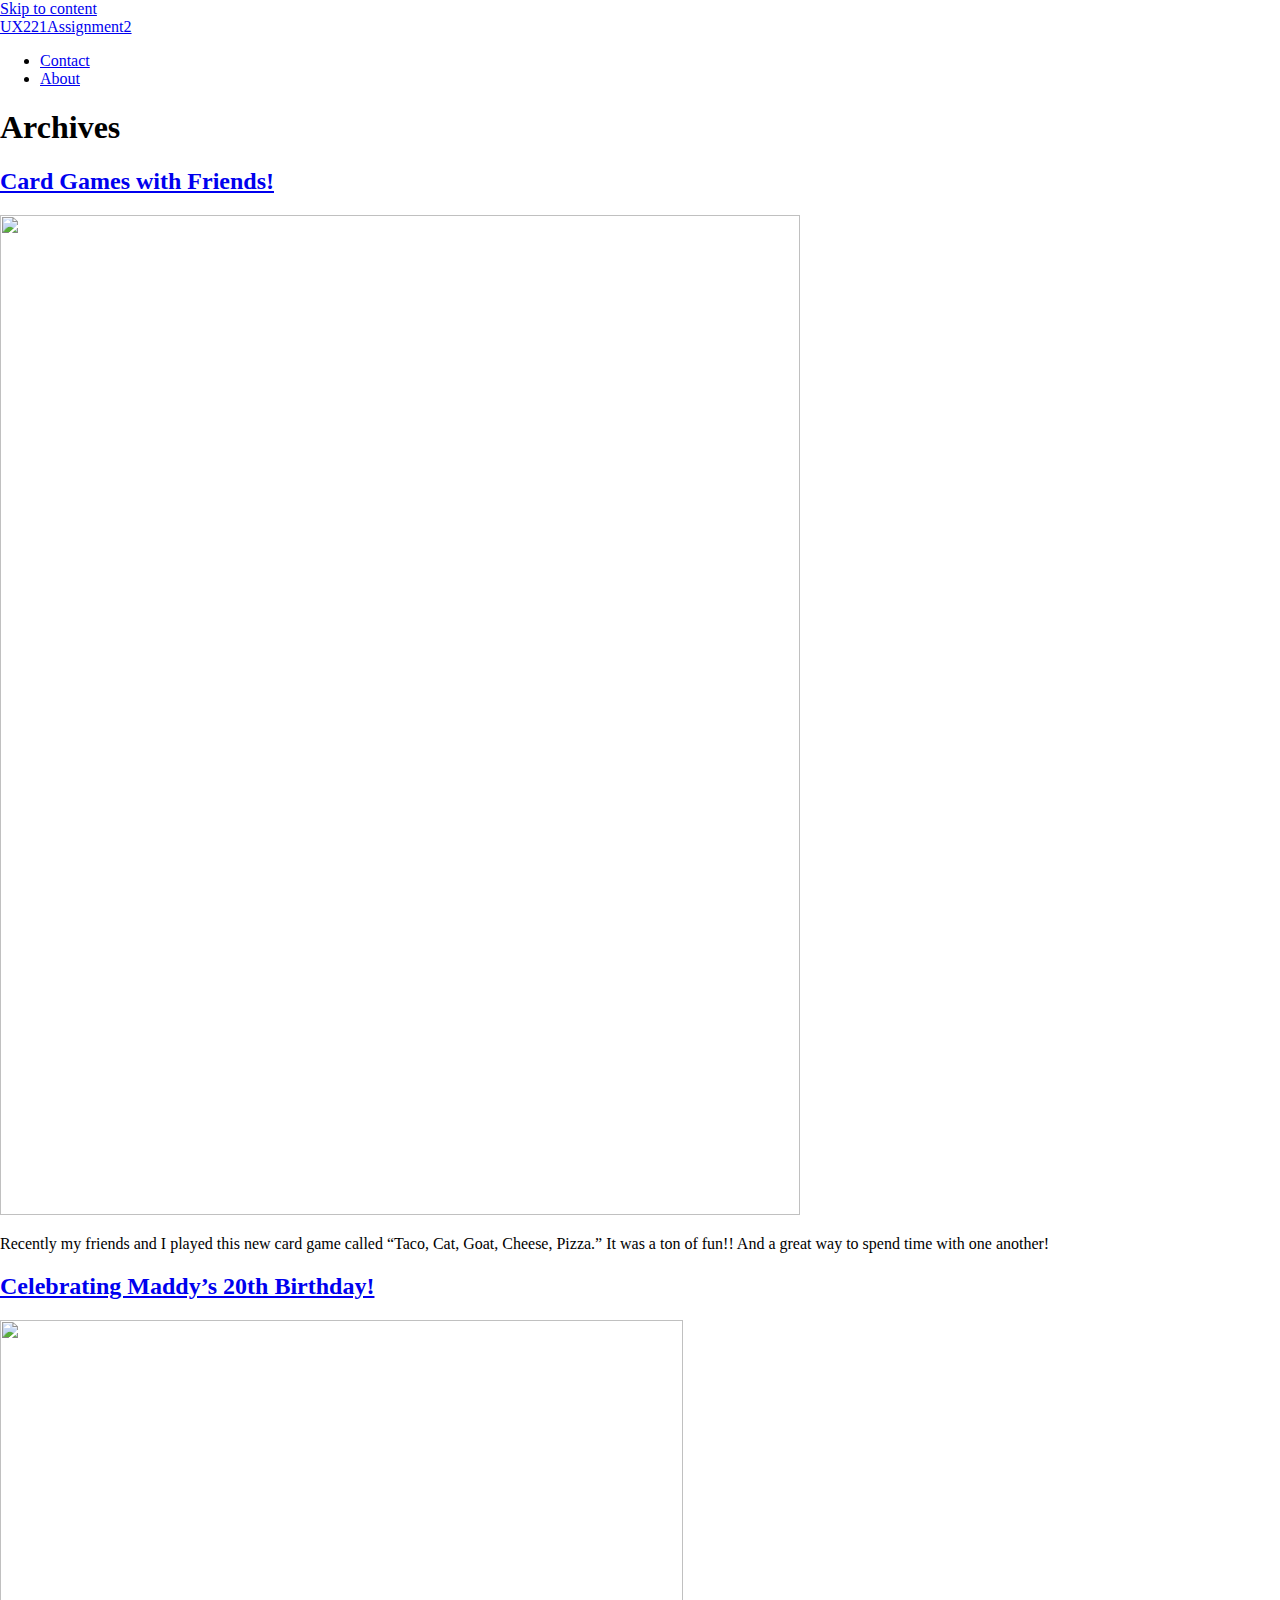
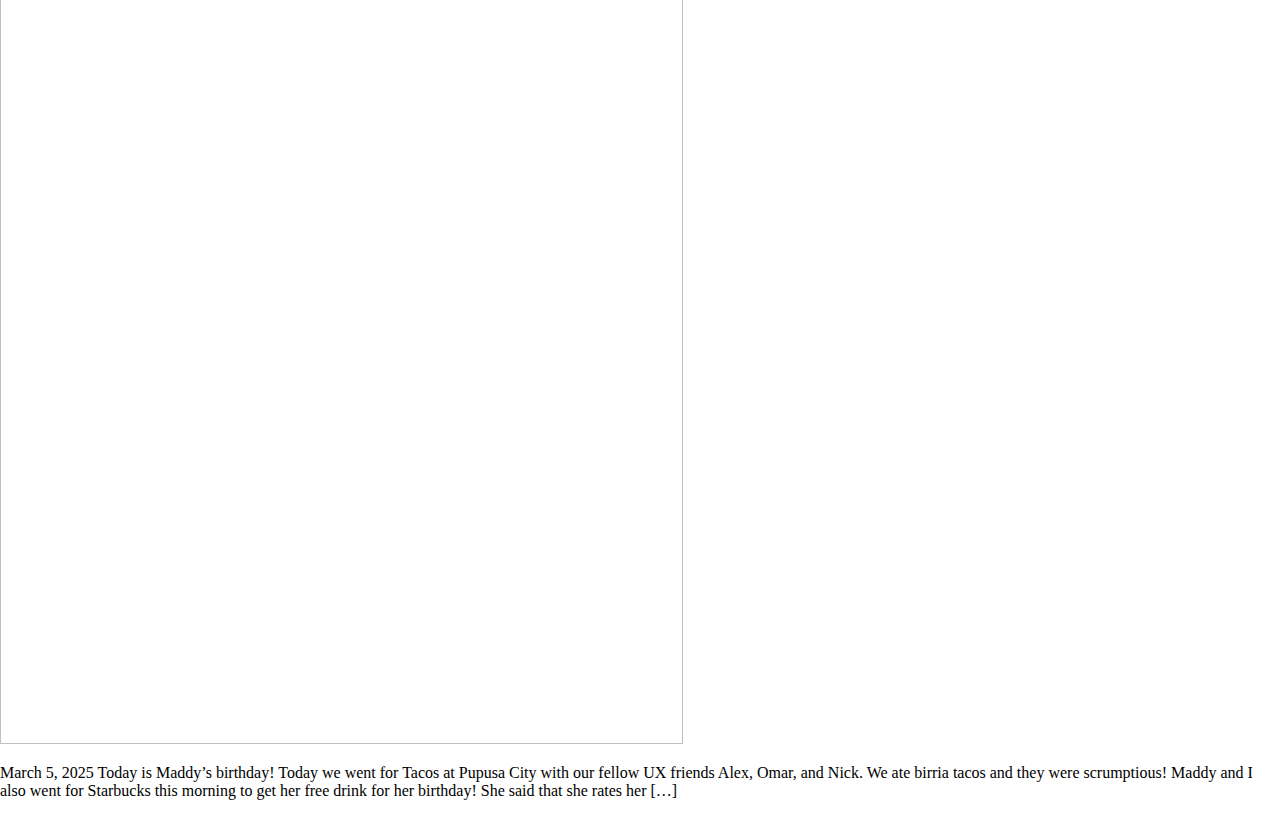
==== commit ce88be16: "deploy: fa2e1c393240b30fb31ec22c41a9f16189930c49" ====
--- a/index.html
+++ b/index.html
@@ -58,6 +58,10 @@
 			</div>
 						</div>
 
+			<nav class="site-navigation" aria-label="Main menu">
+			<ul id="menu-main" class="menu"><li id="menu-item-33" class="menu-item menu-item-type-post_type menu-item-object-page menu-item-33"><a href="/UX221Assignment2/contact/">Contact</a></li>
+<li id="menu-item-34" class="menu-item menu-item-type-post_type menu-item-object-page menu-item-34"><a href="/UX221Assignment2/about/">About</a></li>
+</ul>		</nav>
 	</header>
 <main id="content" class="site-main">
 
